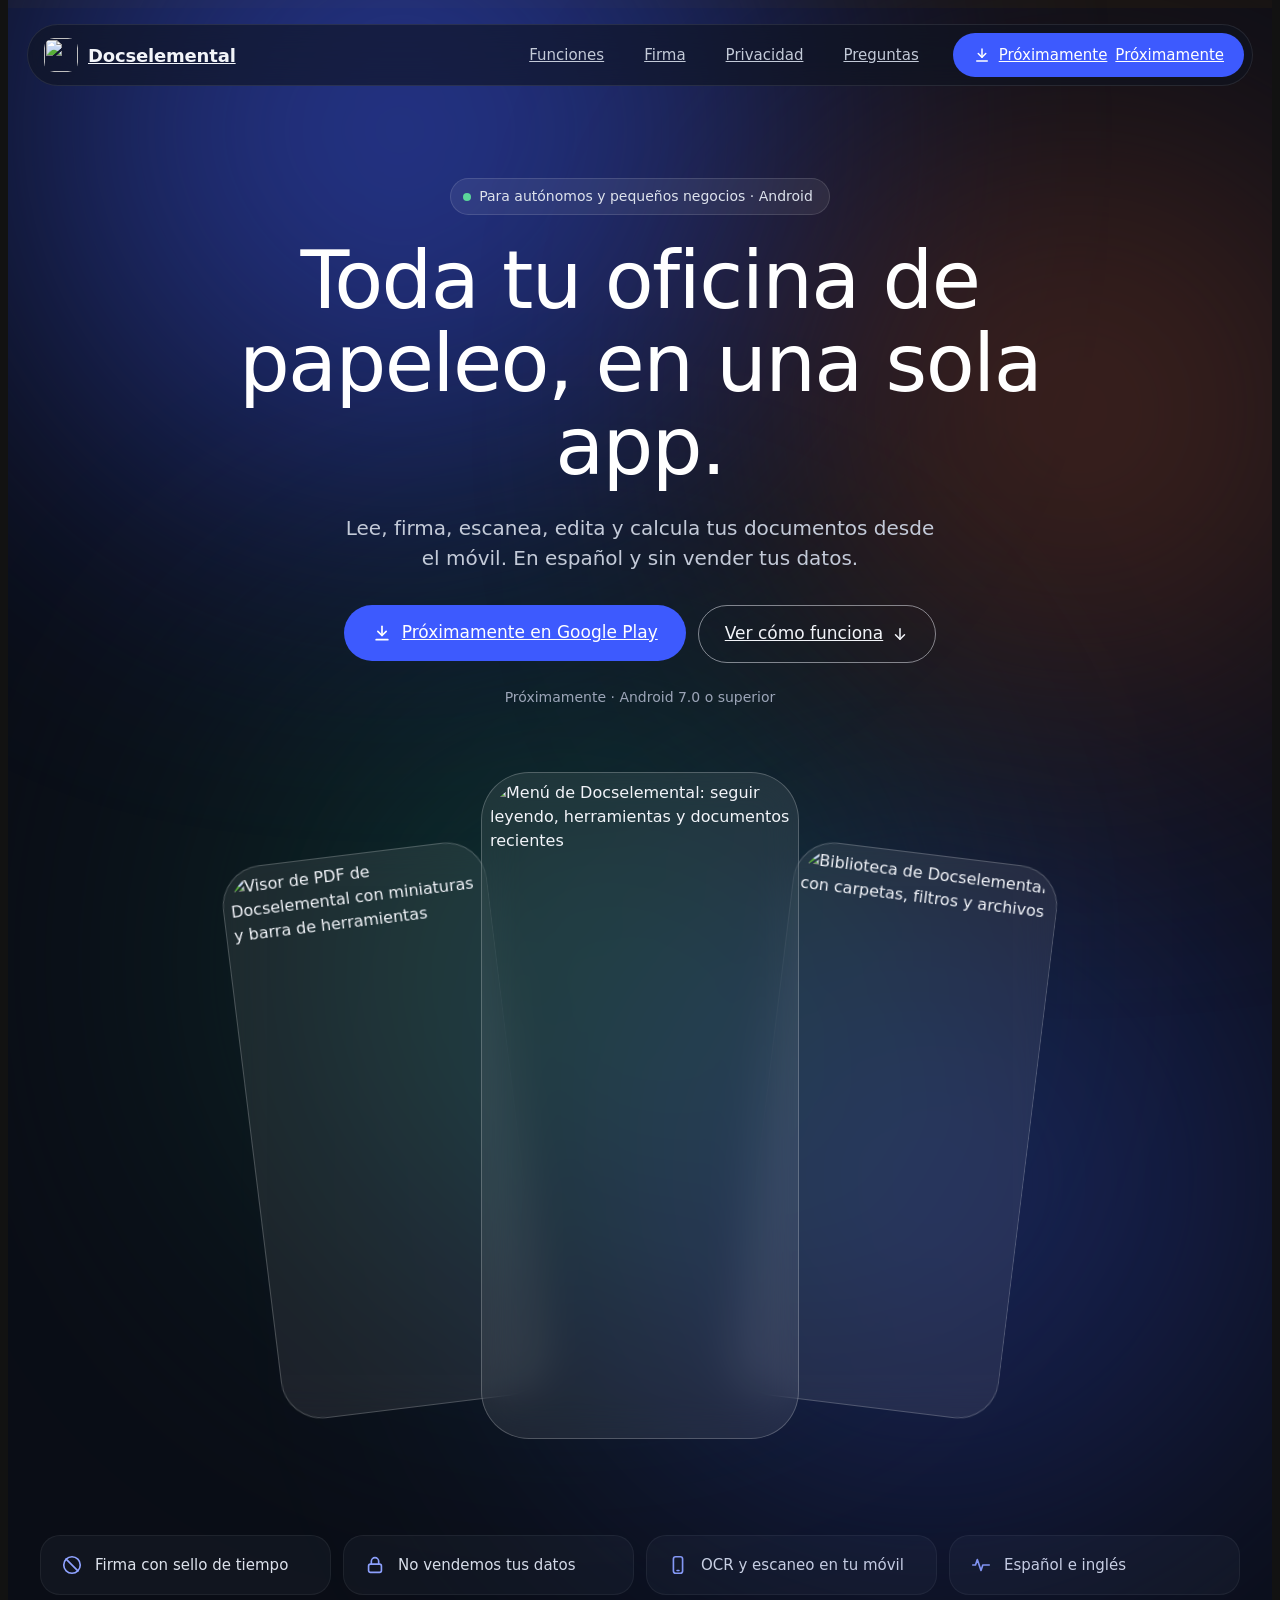
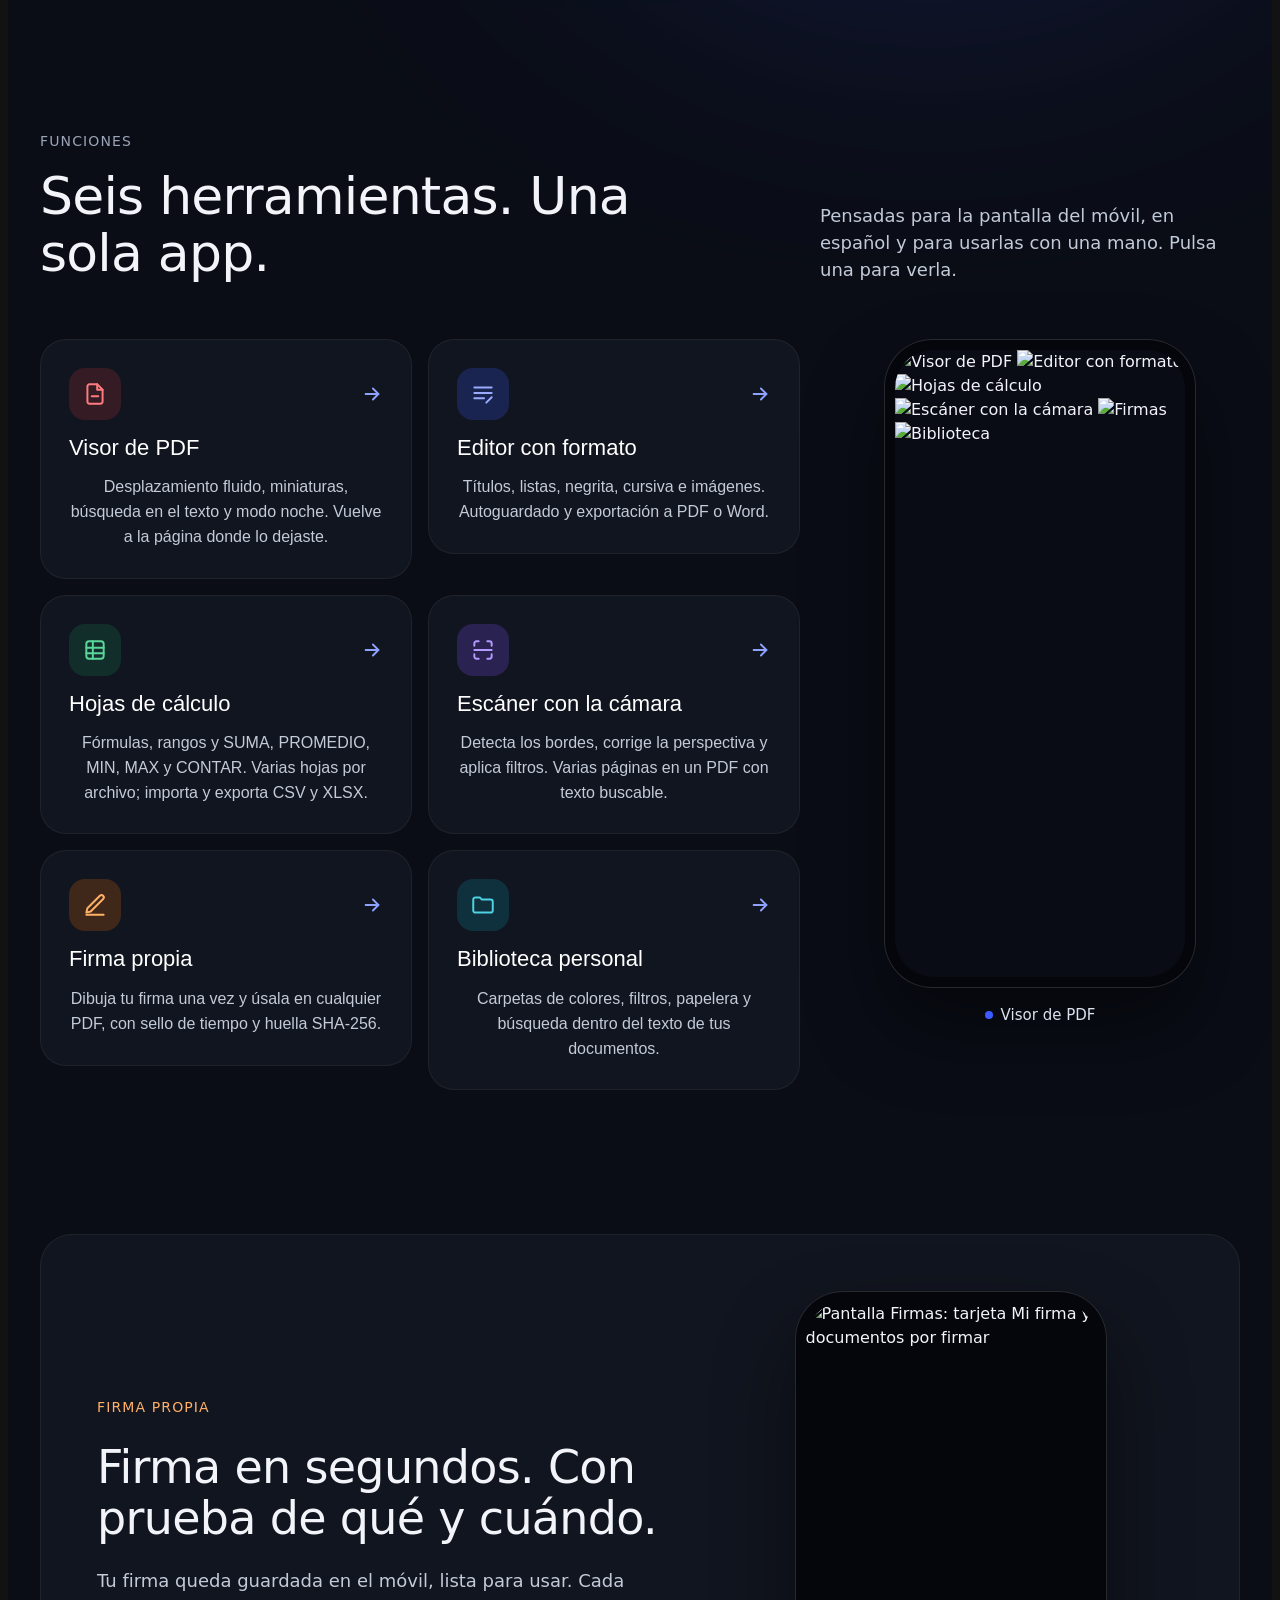
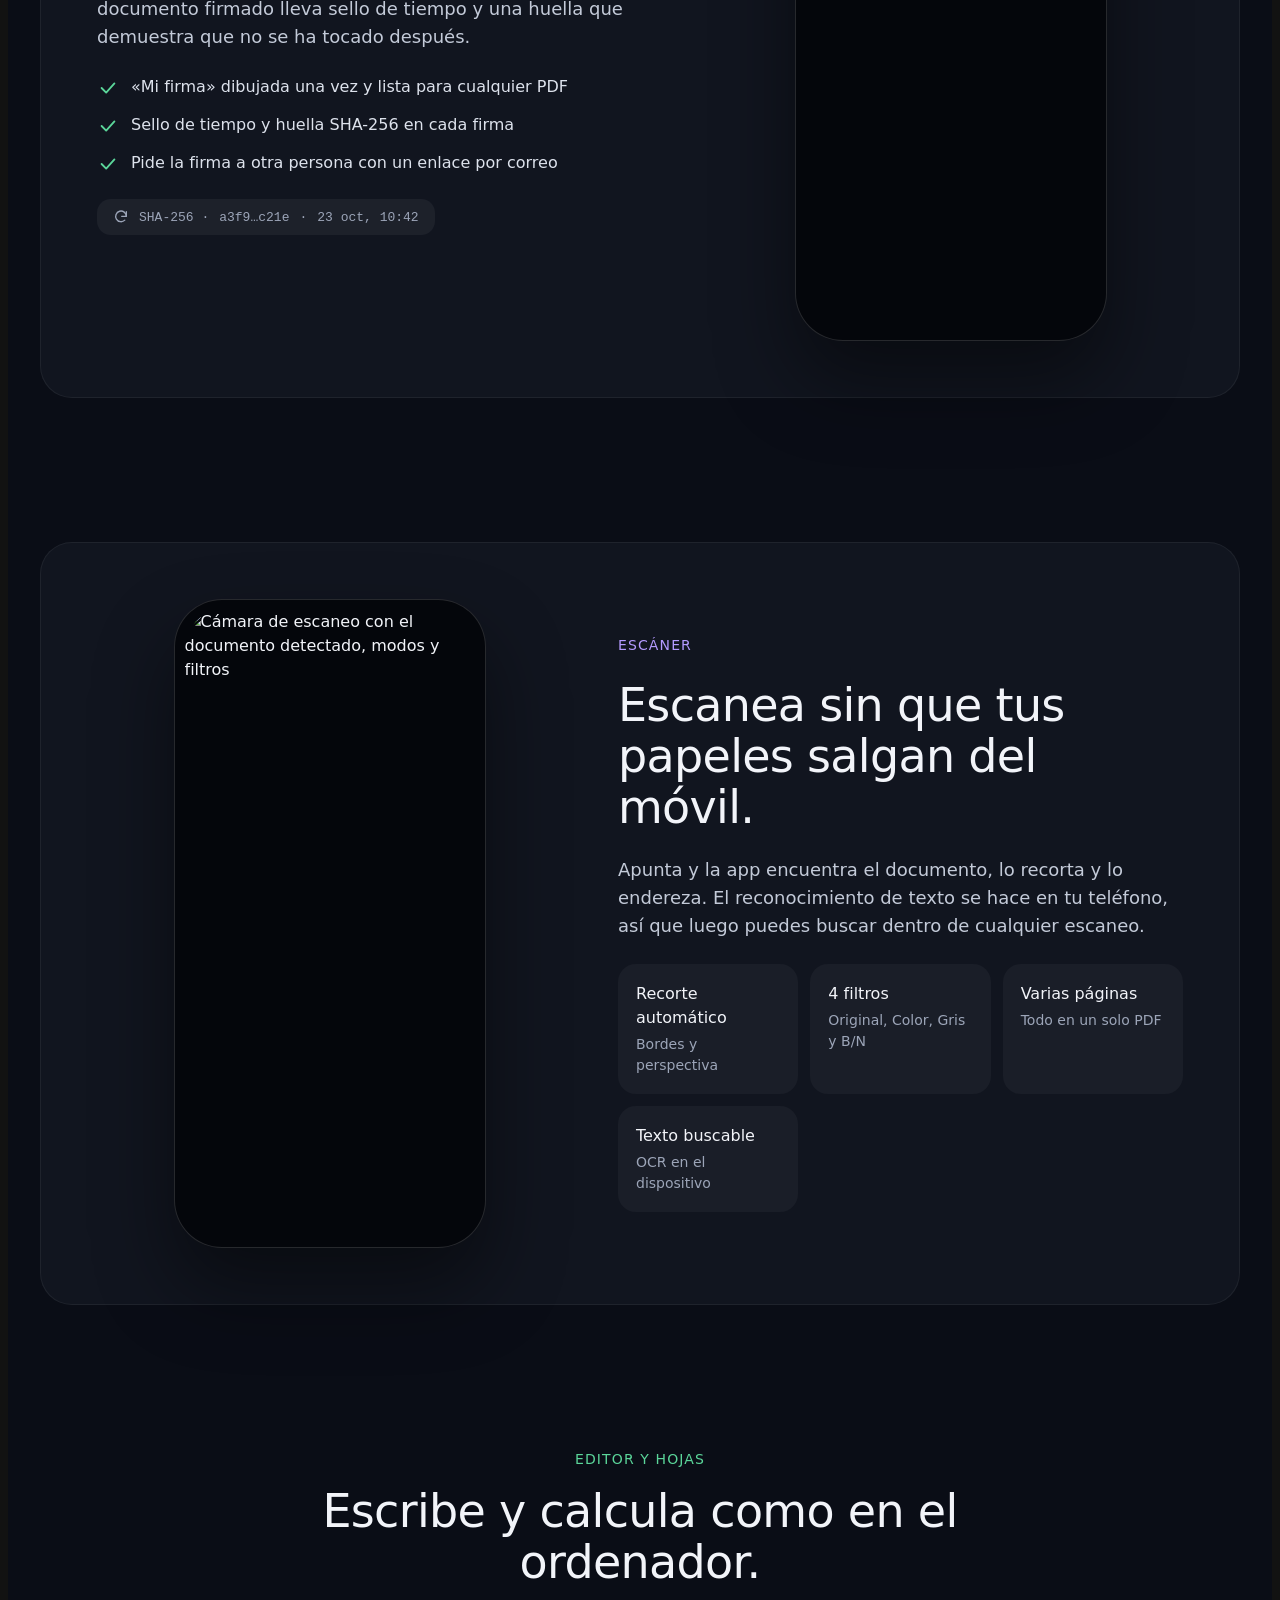
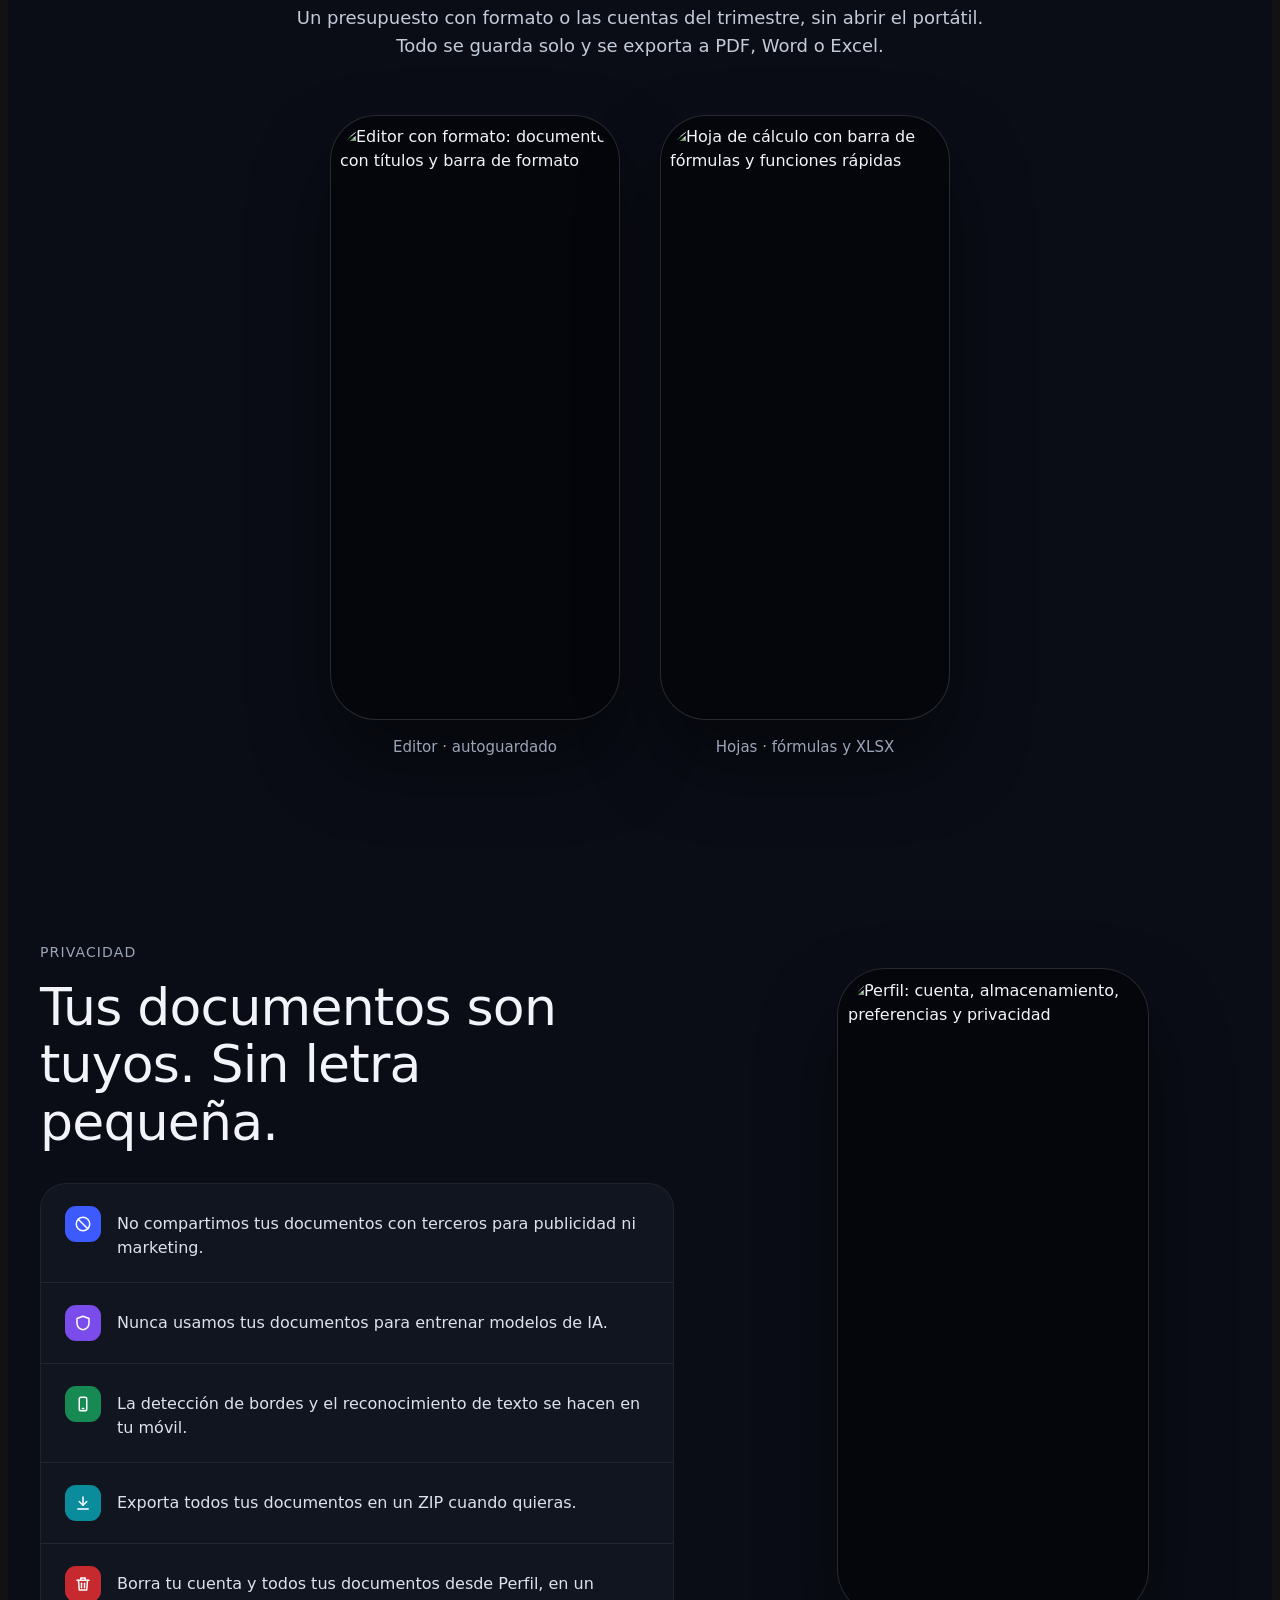
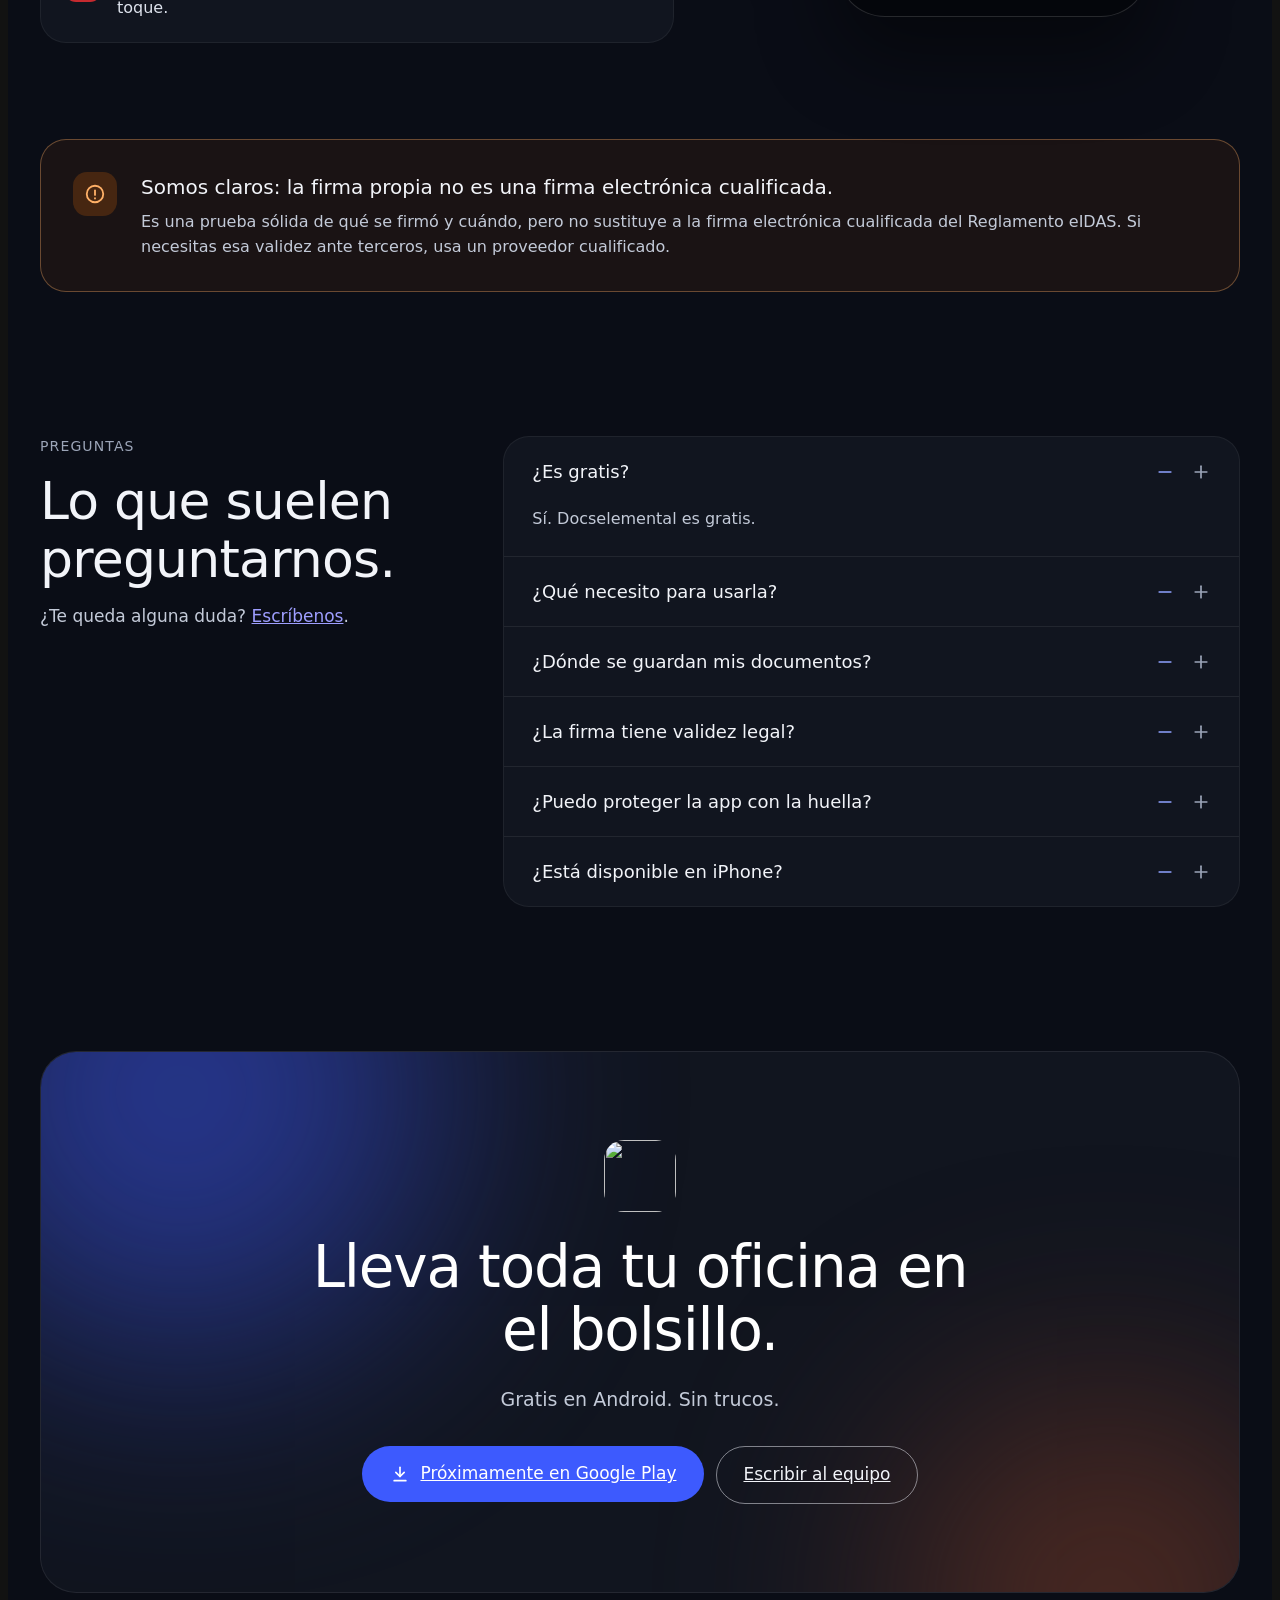
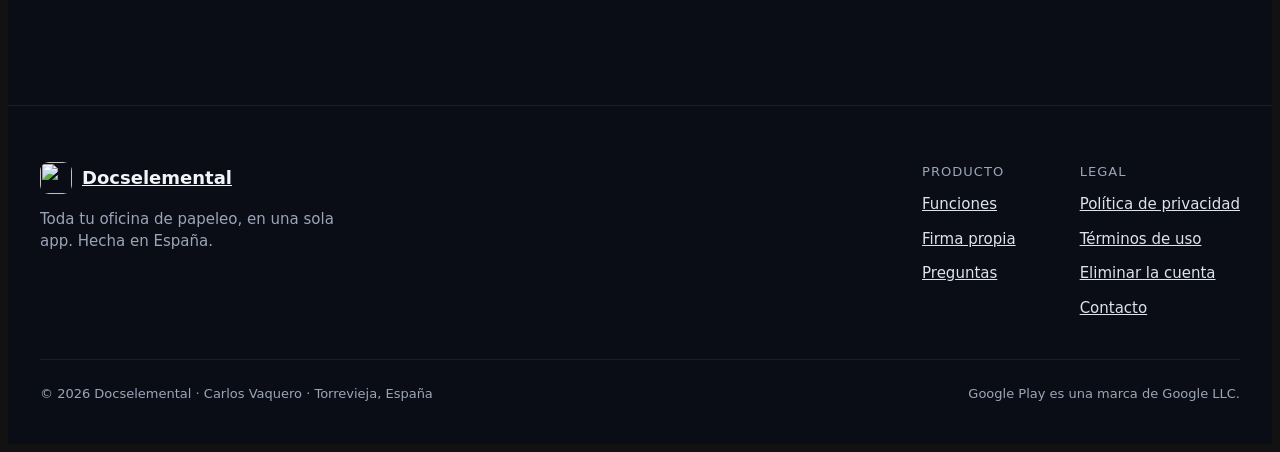
==== index.html @ 9c0d0203 "Botón de descarga a «Próximamente» y sin «sin publicidad» La app todavía no está publicada en Google" ====
<!DOCTYPE html><html lang="es"> <head><meta charset="utf-8"><meta name="viewport" content="width=device-width, initial-scale=1"><meta name="color-scheme" content="dark"><title>Docselemental · Toda tu oficina de papeleo, en una sola app</title><meta name="description" content="Lee PDF, firma, escanea, edita y calcula desde el móvil. Para autónomos y pequeños negocios. En español y sin vender tus datos."><link rel="canonical" href="https://docselemental.com/"><!-- Open Graph / social --><meta property="og:title" content="Docselemental · Toda tu oficina de papeleo, en una sola app"><meta property="og:description" content="Lee PDF, firma, escanea, edita y calcula desde el móvil. Para autónomos y pequeños negocios. En español y sin vender tus datos."><meta property="og:type" content="website"><meta property="og:url" content="https://docselemental.com/"><meta property="og:locale" content="es_ES"><meta property="og:image" content="https://docselemental.com/og.png"><meta name="twitter:card" content="summary_large_image"><!-- Icon oficial de la app --><link rel="icon" type="image/png" href="/logo.png"><link rel="apple-touch-icon" href="/logo.png"><meta name="theme-color" content="#0A0D16"><!-- Satoshi servida desde el propio sitio (sin peticiones a terceros) --><link rel="preload" href="/fonts/Satoshi-Regular.woff2" as="font" type="font/woff2" crossorigin><link rel="preload" href="/fonts/Satoshi-Medium.woff2" as="font" type="font/woff2" crossorigin><link rel="stylesheet" href="/_astro/index.pDy9SOia.css"></head> <body>  <div class="dsroot" style="min-height: 100vh; background: #0A0D16; color: #F2F4F9; font-family: Satoshi, ui-sans-serif, system-ui, sans-serif; font-size: 16px; line-height: 1.5; overflow-x: clip;"> <div class="halo" aria-hidden="true"></div> <div class="progress" aria-hidden="true" style="background: #3D5AFE;"></div> <!-- NAV --> <header style="position: sticky; top: 0; z-index: 20; padding: 16px 16px 0;"> <nav aria-label="Principal" style="max-width: 1200px; margin: 0 auto; display: flex; align-items: center; gap: 8px; padding: 8px 8px 8px 16px; border-radius: 40px; background: rgba(16,20,33,0.62); border: 1px solid rgba(255,255,255,0.09); backdrop-filter: blur(24px); -webkit-backdrop-filter: blur(24px);"> <a class="brand" href="#inicio" aria-label="Docselemental, inicio" style="display: flex; align-items: center; gap: 10px; color: #F2F4F9; font-weight: 700; font-size: 18px; letter-spacing: -0.01em; flex-grow: 1; min-width: 0; white-space: nowrap;"> <img src="/logo.png" alt="" style="width: 34px; height: 34px; border-radius: 10px; display: block; flex-shrink: 0;"> <span class="brandname">Docselemental</span> </a> <div class="navlinks" style="display: flex; gap: 4px; align-items: center;"> <a class="navlink" href="#funciones" style="padding: 10px 18px; border-radius: 40px; color: #C3CAD8; font-size: 15px;">Funciones</a> <a class="navlink" href="#firma" style="padding: 10px 18px; border-radius: 40px; color: #C3CAD8; font-size: 15px;">Firma</a> <a class="navlink" href="#privacidad" style="padding: 10px 18px; border-radius: 40px; color: #C3CAD8; font-size: 15px;">Privacidad</a> <a class="navlink" href="#preguntas" style="padding: 10px 18px; border-radius: 40px; color: #C3CAD8; font-size: 15px;">Preguntas</a> </div> <a class="cta navcta" href="#descargar" style="display: inline-flex; align-items: center; justify-content: center; gap: 8px; height: 44px; padding: 0 20px; border-radius: 32px; background: #3D5AFE; color: #FFFFFF; font-size: 15px; font-weight: 500; line-height: 1; margin-left: 8px; box-sizing: border-box;"> <svg width="18" height="18" viewBox="0 0 24 24" fill="none" stroke="currentColor" stroke-width="2" stroke-linecap="round" stroke-linejoin="round" aria-hidden="true" style="flex-shrink: 0;"><path d="M12 4v11"></path><path d="m7 10 5 5 5-5"></path><path d="M5 20h14"></path></svg> <span class="lg">Próximamente</span> <span class="sm">Próximamente</span> </a> </nav> </header> <!-- HERO --> <section id="inicio" style="position: relative; margin-top: -76px; padding: 168px 24px 24px;"> <div aria-hidden="true" style="position: absolute; inset: 0; pointer-events: none;"> <div class="blob" style="position: absolute; width: 700px; height: 700px; left: 50%; top: 820px; margin-left: -60px; border-radius: 50%; background: #2C3FA8; filter: blur(150px); opacity: 0.45; transform: translate(calc(var(--px, 0) * -30px), calc(var(--py, 0) * 20px));"></div> <div class="blob" style="position: absolute; width: 760px; height: 760px; left: 50%; top: -260px; margin-left: -620px; border-radius: 50%; background: #2C3FA8; filter: blur(140px); opacity: 0.75; transform: translate(calc(var(--px, 0) * 40px), calc(var(--py, 0) * 30px));"></div> <div class="blob" style="position: absolute; width: 560px; height: 560px; left: 50%; top: 120px; margin-left: 160px; border-radius: 50%; background: #6B3424; filter: blur(140px); opacity: 0.6; transform: translate(calc(var(--px, 0) * -50px), calc(var(--py, 0) * -30px));"></div> <div class="blob" style="position: absolute; width: 620px; height: 620px; left: 50%; top: 640px; margin-left: -380px; border-radius: 50%; background: #14604F; filter: blur(150px); opacity: 0.45; transform: translate(calc(var(--px, 0) * 30px), calc(var(--py, 0) * -40px));"></div> </div> <div class="stg" style="position: relative; max-width: 820px; margin: 0 auto; text-align: center; display: flex; flex-direction: column; align-items: center; gap: 24px;"> <div class="rv" style="display: inline-flex; align-items: center; gap: 8px; padding: 7px 16px 7px 12px; border-radius: 40px; background: rgba(255,255,255,0.07); border: 1px solid rgba(255,255,255,0.12); font-size: 14px; color: #DDE2EC;"> <span style="width: 8px; height: 8px; border-radius: 50%; background: #5BD69A;"></span>
Para autónomos y pequeños negocios · Android
</div> <h1 class="rv" style="margin: 0; font-size: clamp(44px, 6.4vw, 80px); line-height: 1.04; font-weight: 500; letter-spacing: -0.02em; color: #FFFFFF;">Toda tu oficina de papeleo, en una sola app.</h1> <p class="rv" style="margin: 0; max-width: 600px; font-size: clamp(17px, 1.6vw, 20px); line-height: 1.5; color: #C3CAD8;">Lee, firma, escanea, edita y calcula tus documentos desde el móvil. En español y sin vender tus datos.</p> <div class="rv" style="display: flex; flex-wrap: wrap; justify-content: center; gap: 12px; padding-top: 8px;"> <a class="cta" href="#descargar" style="display: inline-flex; align-items: center; gap: 10px; height: 56px; padding: 0 28px; border-radius: 32px; background: #3D5AFE; color: #FFFFFF; font-size: 17px; font-weight: 500;"> <svg width="20" height="20" viewBox="0 0 24 24" fill="none" stroke="currentColor" stroke-width="2" stroke-linecap="round" stroke-linejoin="round" aria-hidden="true"><path d="M12 4v11"></path><path d="m7 10 5 5 5-5"></path><path d="M5 20h14"></path></svg>
Próximamente en Google Play
</a> <a class="ghost" href="#funciones" style="display: inline-flex; align-items: center; gap: 8px; height: 56px; padding: 0 26px; border-radius: 32px; border: 1px solid rgba(237,240,247,0.5); color: #F2F4F9; font-size: 17px;">
Ver cómo funciona
<svg width="18" height="18" viewBox="0 0 24 24" fill="none" stroke="currentColor" stroke-width="2" stroke-linecap="round" stroke-linejoin="round" aria-hidden="true"><path d="M12 5v14"></path><path d="m6 13 6 6 6-6"></path></svg> </a> </div> <p class="rv" style="margin: 0; font-size: 14px; color: #9CA5B8;">Próximamente · Android 7.0 o superior</p> </div> <div class="heroPhones" style="position: relative; display: flex; justify-content: center; align-items: flex-start; padding-top: 64px; max-width: 1000px; margin: 0 auto;"> <div class="sidephone hp rv" style="--d: 420ms; width: 250px; padding: 7px; border-radius: 41px; background: rgba(255,255,255,0.07); border: 1px solid rgba(255,255,255,0.2); backdrop-filter: blur(20px); -webkit-backdrop-filter: blur(20px); transform: translate(calc(var(--px, 0) * -18px - var(--sy, 0) * 0.06px), calc(80px + var(--py, 0) * -12px - var(--sy, 0) * 0.14px)) rotate(calc(-7deg + var(--px, 0) * 2deg - var(--sy, 0) * 0.006deg)); margin-right: -36px; flex-shrink: 0;"> <img src="/screens/06-visor-pdf-oscuro.webp" alt="Visor de PDF de Docselemental con miniaturas y barra de herramientas" style="display: block; width: 100%; aspect-ratio: 390 / 844; border-radius: 34px; object-fit: cover;"> </div> <div class="hp rv s" style="--d: 260ms; position: relative; z-index: 2; width: 300px; max-width: 82vw; padding: 8px; border-radius: 48px; background: rgba(255,255,255,0.08); border: 1px solid rgba(255,255,255,0.22); backdrop-filter: blur(20px); -webkit-backdrop-filter: blur(20px); flex-shrink: 0; transform: translate(calc(var(--px, 0) * 12px), calc(var(--py, 0) * 10px - var(--sy, 0) * 0.05px)) rotate(calc(var(--px, 0) * 1.5deg));"> <img src="/screens/01-menu-oscuro.webp" alt="Menú de Docselemental: seguir leyendo, herramientas y documentos recientes" style="display: block; width: 100%; aspect-ratio: 390 / 844; border-radius: 40px; object-fit: cover;"> </div> <div class="sidephone hp rv" style="--d: 520ms; width: 250px; padding: 7px; border-radius: 41px; background: rgba(255,255,255,0.07); border: 1px solid rgba(255,255,255,0.2); backdrop-filter: blur(20px); -webkit-backdrop-filter: blur(20px); transform: translate(calc(var(--px, 0) * -18px + var(--sy, 0) * 0.06px), calc(80px + var(--py, 0) * -12px - var(--sy, 0) * 0.14px)) rotate(calc(7deg + var(--px, 0) * 2deg + var(--sy, 0) * 0.006deg)); margin-left: -36px; flex-shrink: 0;"> <img src="/screens/02-biblioteca-oscuro.webp" alt="Biblioteca de Docselemental con carpetas, filtros y archivos" style="display: block; width: 100%; aspect-ratio: 390 / 844; border-radius: 34px; object-fit: cover;"> </div> </div> </section> <!-- STRIP --> <section aria-label="Lo esencial" style="padding: 72px 24px 24px;"> <div class="stg" style="max-width: 1200px; margin: 0 auto; display: grid; grid-template-columns: repeat(auto-fit, minmax(220px, 1fr)); gap: 12px;"> <div class="chip rv" style="display: flex; align-items: center; gap: 12px; padding: 18px 20px; border-radius: 20px; background: #11151F; border: 1px solid rgba(255,255,255,0.06);"> <svg width="22" height="22" viewBox="0 0 24 24" fill="none" stroke="#8FA2FF" stroke-width="1.8" stroke-linecap="round" stroke-linejoin="round" aria-hidden="true"><circle cx="12" cy="12" r="9"></circle><path d="m5.6 5.6 12.8 12.8"></path></svg> <span style="font-size: 15px; color: #DDE2EC;">Firma con sello de tiempo</span> </div> <div class="chip rv" style="display: flex; align-items: center; gap: 12px; padding: 18px 20px; border-radius: 20px; background: #11151F; border: 1px solid rgba(255,255,255,0.06);"> <svg width="22" height="22" viewBox="0 0 24 24" fill="none" stroke="#8FA2FF" stroke-width="1.8" stroke-linecap="round" stroke-linejoin="round" aria-hidden="true"><rect x="5" y="11" width="14" height="9" rx="2"></rect><path d="M8 11V8a4 4 0 0 1 8 0v3"></path></svg> <span style="font-size: 15px; color: #DDE2EC;">No vendemos tus datos</span> </div> <div class="chip rv" style="display: flex; align-items: center; gap: 12px; padding: 18px 20px; border-radius: 20px; background: #11151F; border: 1px solid rgba(255,255,255,0.06);"> <svg width="22" height="22" viewBox="0 0 24 24" fill="none" stroke="#8FA2FF" stroke-width="1.8" stroke-linecap="round" stroke-linejoin="round" aria-hidden="true"><rect x="7" y="3" width="10" height="18" rx="2.5"></rect><path d="M11 18h2"></path></svg> <span style="font-size: 15px; color: #DDE2EC;">OCR y escaneo en tu móvil</span> </div> <div class="chip rv" style="display: flex; align-items: center; gap: 12px; padding: 18px 20px; border-radius: 20px; background: #11151F; border: 1px solid rgba(255,255,255,0.06);"> <svg width="22" height="22" viewBox="0 0 24 24" fill="none" stroke="#8FA2FF" stroke-width="1.8" stroke-linecap="round" stroke-linejoin="round" aria-hidden="true"><path d="M3 12h3l2-6 4 12 2-6h7"></path></svg> <span style="font-size: 15px; color: #DDE2EC;">Español e inglés</span> </div> </div> </section> <!-- FUNCIONES (interactiva) --> <section id="funciones" style="padding: 112px 24px 72px;"> <div style="max-width: 1200px; margin: 0 auto; display: flex; flex-direction: column; gap: 56px;"> <div style="display: flex; flex-wrap: wrap; align-items: flex-end; justify-content: space-between; gap: 24px;"> <div style="max-width: 640px; display: flex; flex-direction: column; gap: 16px;"> <p class="rv" style="margin: 0; font-size: 14px; letter-spacing: 0.08em; text-transform: uppercase; color: #9CA5B8; font-weight: 500;">Funciones</p> <h2 class="rv" style="margin: 0; font-size: clamp(34px, 4.2vw, 52px); line-height: 1.1; font-weight: 500; letter-spacing: -0.015em;">Seis herramientas. Una sola app.</h2> </div> <p class="rv" style="margin: 0; max-width: 420px; font-size: 18px; line-height: 1.5; color: #C3CAD8;">Pensadas para la pantalla del móvil, en español y para usarlas con una mano. Pulsa una para verla.</p> </div> <div style="display: flex; flex-wrap: wrap; gap: 40px; align-items: flex-start;"> <div class="stg" style="flex: 2 1 560px; min-width: 0; display: grid; grid-template-columns: repeat(auto-fit, minmax(260px, 1fr)); gap: 16px;"> <div class="rv tw"><button type="button" class="tool spot sel" aria-pressed="true" data-tool="0" style="display: flex; flex-direction: column; gap: 14px; padding: 28px; border-radius: 26px; background: #11151F; border: 1px solid rgba(255,255,255,0.06);"> <span style="display: flex; align-items: center; justify-content: space-between; width: 100%;"> <span class="ico" style="width: 52px; height: 52px; border-radius: 16px; background: rgba(217,58,64,0.18); display: flex; align-items: center; justify-content: center;"><svg width="26" height="26" viewBox="0 0 24 24" fill="none" stroke="#FF7B7F" stroke-width="1.8" stroke-linecap="round" stroke-linejoin="round" aria-hidden="true"><path d="M14 3H7a2 2 0 0 0-2 2v14a2 2 0 0 0 2 2h10a2 2 0 0 0 2-2V8z"></path><path d="M14 3v5h5"></path><path d="M9 14h6"></path></svg></span> <svg class="go" width="22" height="22" viewBox="0 0 24 24" fill="none" stroke="#8FA2FF" stroke-width="2" stroke-linecap="round" stroke-linejoin="round" aria-hidden="true"><path d="M5 12h14"></path><path d="m13 6 6 6-6 6"></path></svg> </span> <span style="font-size: 22px; line-height: 1.25; font-weight: 500;">Visor de PDF</span> <span style="font-size: 16px; line-height: 1.55; color: #C3CAD8;">Desplazamiento fluido, miniaturas, búsqueda en el texto y modo noche. Vuelve a la página donde lo dejaste.</span> </button></div> <div class="rv tw"><button type="button" class="tool spot" aria-pressed="false" data-tool="1" style="display: flex; flex-direction: column; gap: 14px; padding: 28px; border-radius: 26px; background: #11151F; border: 1px solid rgba(255,255,255,0.06);"> <span style="display: flex; align-items: center; justify-content: space-between; width: 100%;"> <span class="ico" style="width: 52px; height: 52px; border-radius: 16px; background: rgba(61,90,254,0.22); display: flex; align-items: center; justify-content: center;"><svg width="26" height="26" viewBox="0 0 24 24" fill="none" stroke="#9AABFF" stroke-width="1.8" stroke-linecap="round" stroke-linejoin="round" aria-hidden="true"><path d="M4 6h16"></path><path d="M4 11h16"></path><path d="M4 16h9"></path><path d="m15 20 5-5"></path></svg></span> <svg class="go" width="22" height="22" viewBox="0 0 24 24" fill="none" stroke="#8FA2FF" stroke-width="2" stroke-linecap="round" stroke-linejoin="round" aria-hidden="true"><path d="M5 12h14"></path><path d="m13 6 6 6-6 6"></path></svg> </span> <span style="font-size: 22px; line-height: 1.25; font-weight: 500;">Editor con formato</span> <span style="font-size: 16px; line-height: 1.55; color: #C3CAD8;">Títulos, listas, negrita, cursiva e imágenes. Autoguardado y exportación a PDF o Word.</span> </button></div> <div class="rv tw"><button type="button" class="tool spot" aria-pressed="false" data-tool="2" style="display: flex; flex-direction: column; gap: 14px; padding: 28px; border-radius: 26px; background: #11151F; border: 1px solid rgba(255,255,255,0.06);"> <span style="display: flex; align-items: center; justify-content: space-between; width: 100%;"> <span class="ico" style="width: 52px; height: 52px; border-radius: 16px; background: rgba(23,138,83,0.22); display: flex; align-items: center; justify-content: center;"><svg width="26" height="26" viewBox="0 0 24 24" fill="none" stroke="#5BD69A" stroke-width="1.8" stroke-linecap="round" stroke-linejoin="round" aria-hidden="true"><rect x="4" y="4" width="16" height="16" rx="2.5"></rect><path d="M4 10h16"></path><path d="M4 15h16"></path><path d="M10 4v16"></path></svg></span> <svg class="go" width="22" height="22" viewBox="0 0 24 24" fill="none" stroke="#8FA2FF" stroke-width="2" stroke-linecap="round" stroke-linejoin="round" aria-hidden="true"><path d="M5 12h14"></path><path d="m13 6 6 6-6 6"></path></svg> </span> <span style="font-size: 22px; line-height: 1.25; font-weight: 500;">Hojas de cálculo</span> <span style="font-size: 16px; line-height: 1.55; color: #C3CAD8;">Fórmulas, rangos y SUMA, PROMEDIO, MIN, MAX y CONTAR. Varias hojas por archivo; importa y exporta CSV y XLSX.</span> </button></div> <div class="rv tw"><button type="button" class="tool spot" aria-pressed="false" data-tool="3" style="display: flex; flex-direction: column; gap: 14px; padding: 28px; border-radius: 26px; background: #11151F; border: 1px solid rgba(255,255,255,0.06);"> <span style="display: flex; align-items: center; justify-content: space-between; width: 100%;"> <span class="ico" style="width: 52px; height: 52px; border-radius: 16px; background: rgba(122,76,235,0.24); display: flex; align-items: center; justify-content: center;"><svg width="26" height="26" viewBox="0 0 24 24" fill="none" stroke="#B49BFF" stroke-width="1.8" stroke-linecap="round" stroke-linejoin="round" aria-hidden="true"><path d="M4 8V6a2 2 0 0 1 2-2h2"></path><path d="M16 4h2a2 2 0 0 1 2 2v2"></path><path d="M20 16v2a2 2 0 0 1-2 2h-2"></path><path d="M8 20H6a2 2 0 0 1-2-2v-2"></path><path d="M4 12h16"></path></svg></span> <svg class="go" width="22" height="22" viewBox="0 0 24 24" fill="none" stroke="#8FA2FF" stroke-width="2" stroke-linecap="round" stroke-linejoin="round" aria-hidden="true"><path d="M5 12h14"></path><path d="m13 6 6 6-6 6"></path></svg> </span> <span style="font-size: 22px; line-height: 1.25; font-weight: 500;">Escáner con la cámara</span> <span style="font-size: 16px; line-height: 1.55; color: #C3CAD8;">Detecta los bordes, corrige la perspectiva y aplica filtros. Varias páginas en un PDF con texto buscable.</span> </button></div> <div class="rv tw"><button type="button" class="tool spot" aria-pressed="false" data-tool="4" style="display: flex; flex-direction: column; gap: 14px; padding: 28px; border-radius: 26px; background: #11151F; border: 1px solid rgba(255,255,255,0.06);"> <span style="display: flex; align-items: center; justify-content: space-between; width: 100%;"> <span class="ico" style="width: 52px; height: 52px; border-radius: 16px; background: rgba(210,101,10,0.24); display: flex; align-items: center; justify-content: center;"><svg width="26" height="26" viewBox="0 0 24 24" fill="none" stroke="#FFB067" stroke-width="1.8" stroke-linecap="round" stroke-linejoin="round" aria-hidden="true"><path d="M16.5 3.5a2.1 2.1 0 0 1 3 3L8 18l-4 1 1-4z"></path><path d="M4 21h16"></path></svg></span> <svg class="go" width="22" height="22" viewBox="0 0 24 24" fill="none" stroke="#8FA2FF" stroke-width="2" stroke-linecap="round" stroke-linejoin="round" aria-hidden="true"><path d="M5 12h14"></path><path d="m13 6 6 6-6 6"></path></svg> </span> <span style="font-size: 22px; line-height: 1.25; font-weight: 500;">Firma propia</span> <span style="font-size: 16px; line-height: 1.55; color: #C3CAD8;">Dibuja tu firma una vez y úsala en cualquier PDF, con sello de tiempo y huella SHA-256.</span> </button></div> <div class="rv tw"><button type="button" class="tool spot" aria-pressed="false" data-tool="5" style="display: flex; flex-direction: column; gap: 14px; padding: 28px; border-radius: 26px; background: #11151F; border: 1px solid rgba(255,255,255,0.06);"> <span style="display: flex; align-items: center; justify-content: space-between; width: 100%;"> <span class="ico" style="width: 52px; height: 52px; border-radius: 16px; background: rgba(11,140,156,0.24); display: flex; align-items: center; justify-content: center;"><svg width="26" height="26" viewBox="0 0 24 24" fill="none" stroke="#4FD3E3" stroke-width="1.8" stroke-linecap="round" stroke-linejoin="round" aria-hidden="true"><path d="M3 7a2 2 0 0 1 2-2h4l2 2h8a2 2 0 0 1 2 2v8a2 2 0 0 1-2 2H5a2 2 0 0 1-2-2z"></path></svg></span> <svg class="go" width="22" height="22" viewBox="0 0 24 24" fill="none" stroke="#8FA2FF" stroke-width="2" stroke-linecap="round" stroke-linejoin="round" aria-hidden="true"><path d="M5 12h14"></path><path d="m13 6 6 6-6 6"></path></svg> </span> <span style="font-size: 22px; line-height: 1.25; font-weight: 500;">Biblioteca personal</span> <span style="font-size: 16px; line-height: 1.55; color: #C3CAD8;">Carpetas de colores, filtros, papelera y búsqueda dentro del texto de tus documentos.</span> </button></div> </div> <div class="rv r toolphone" style="--d: 200ms; flex: 1 1 300px; position: sticky; top: 104px; display: flex; flex-direction: column; align-items: center; gap: 16px;"> <div class="phone rv s" style="--d: 150ms; width: 290px; padding: 10px; border-radius: 48px; background: #04060B; border: 1px solid rgba(255,255,255,0.14); box-shadow: 0 40px 80px rgba(0,0,0,0.45);"> <div style="position: relative; width: 100%; aspect-ratio: 390 / 844; border-radius: 38px; overflow: hidden; background: #090C14;"> <img class="shot on" src="/screens/06-visor-pdf-oscuro.webp" alt="Visor de PDF"> <img class="shot" src="/screens/07-editor-oscuro.webp" alt="Editor con formato"> <img class="shot" src="/screens/08-hojas-oscuro.webp" alt="Hojas de cálculo"> <img class="shot" src="/screens/03-escanear.webp" alt="Escáner con la cámara"> <img class="shot" src="/screens/04-firmas-oscuro.webp" alt="Firmas"> <img class="shot" src="/screens/02-biblioteca-oscuro.webp" alt="Biblioteca"> </div> </div> <div style="display: flex; align-items: center; gap: 8px;" aria-live="polite"> <span style="width: 8px; height: 8px; border-radius: 50%; background: #3D5AFE;"></span> <span id="toolName" style="font-size: 15px; color: #DDE2EC;">Visor de PDF</span> </div> </div> </div> </div> </section> <!-- FIRMA --> <section id="firma" style="padding: 72px 24px;"> <div class="spot rv split" style="max-width: 1200px; margin: 0 auto; display: flex; flex-wrap: wrap; align-items: center; gap: 56px; padding: 56px; border-radius: 32px; background: #11151F; border: 1px solid rgba(255,255,255,0.06); box-sizing: border-box;"> <div style="flex: 1 1 420px; min-width: 0; display: flex; flex-direction: column; gap: 24px;"> <p class="rv" style="margin: 0; font-size: 14px; letter-spacing: 0.08em; text-transform: uppercase; color: #FFB067; font-weight: 500;">Firma propia</p> <h2 class="rv" style="margin: 0; font-size: clamp(32px, 3.6vw, 46px); line-height: 1.1; font-weight: 500; letter-spacing: -0.015em;">Firma en segundos. Con prueba de qué y cuándo.</h2> <p style="margin: 0; font-size: 18px; line-height: 1.55; color: #C3CAD8;">Tu firma queda guardada en el móvil, lista para usar. Cada documento firmado lleva sello de tiempo y una huella que demuestra que no se ha tocado después.</p> <div class="stg" style="display: flex; flex-direction: column; gap: 14px;"> <div class="feat rv" style="display: flex; gap: 12px; align-items: flex-start;"> <svg class="check" width="22" height="22" viewBox="0 0 24 24" fill="none" stroke="#5BD69A" stroke-width="2" stroke-linecap="round" stroke-linejoin="round" aria-hidden="true" style="flex-shrink: 0; margin-top: 2px;"><path d="m5 12 5 5 9-10"></path></svg> <span style="font-size: 16px; color: #DDE2EC;">«Mi firma» dibujada una vez y lista para cualquier PDF</span> </div> <div class="feat rv" style="display: flex; gap: 12px; align-items: flex-start;"> <svg class="check" width="22" height="22" viewBox="0 0 24 24" fill="none" stroke="#5BD69A" stroke-width="2" stroke-linecap="round" stroke-linejoin="round" aria-hidden="true" style="flex-shrink: 0; margin-top: 2px;"><path d="m5 12 5 5 9-10"></path></svg> <span style="font-size: 16px; color: #DDE2EC;">Sello de tiempo y huella SHA-256 en cada firma</span> </div> <div class="feat rv" style="display: flex; gap: 12px; align-items: flex-start;"> <svg class="check" width="22" height="22" viewBox="0 0 24 24" fill="none" stroke="#5BD69A" stroke-width="2" stroke-linecap="round" stroke-linejoin="round" aria-hidden="true" style="flex-shrink: 0; margin-top: 2px;"><path d="m5 12 5 5 9-10"></path></svg> <span style="font-size: 16px; color: #DDE2EC;">Pide la firma a otra persona con un enlace por correo</span> </div> </div> <button type="button" class="hash" id="hashBtn" aria-label="Generar otra huella de ejemplo" style="display: inline-flex; align-self: flex-start; align-items: center; gap: 10px; padding: 10px 16px; border-radius: 14px; border: 0; background: rgba(255,255,255,0.05); font-family: ui-monospace, SFMono-Regular, Menlo, monospace; font-size: 13px; color: #9CA5B8; cursor: pointer;"> <svg width="16" height="16" viewBox="0 0 24 24" fill="none" stroke="currentColor" stroke-width="2" stroke-linecap="round" stroke-linejoin="round" aria-hidden="true"><path d="M20 11a8 8 0 1 0-2.3 5.7"></path><path d="M20 4v7h-7"></path></svg>
SHA-256 · <span id="hashVal">a3f9…c21e</span> · <span id="hashDate">23 oct, 10:42</span> </button> </div> <div style="flex: 1 1 320px; display: flex; justify-content: center;"> <div class="phone rv s" style="--d: 150ms; width: 290px; padding: 10px; border-radius: 48px; background: #04060B; border: 1px solid rgba(255,255,255,0.14); box-shadow: 0 40px 80px rgba(0,0,0,0.45);"> <img src="/screens/04-firmas-oscuro.webp" alt="Pantalla Firmas: tarjeta Mi firma y documentos por firmar" style="display: block; width: 100%; aspect-ratio: 390 / 844; border-radius: 38px; object-fit: cover;"> </div> </div> </div> </section> <!-- ESCANER --> <section id="escaner" style="padding: 72px 24px;"> <div class="spot rv split" style="max-width: 1200px; margin: 0 auto; display: flex; flex-wrap: wrap-reverse; align-items: center; gap: 56px; padding: 56px; border-radius: 32px; background: #11151F; border: 1px solid rgba(255,255,255,0.06); box-sizing: border-box;"> <div style="flex: 1 1 320px; display: flex; justify-content: center;"> <div class="phone rv s" style="--d: 150ms; width: 290px; padding: 10px; border-radius: 48px; background: #04060B; border: 1px solid rgba(255,255,255,0.14); box-shadow: 0 40px 80px rgba(0,0,0,0.45);"> <img src="/screens/03-escanear.webp" alt="Cámara de escaneo con el documento detectado, modos y filtros" style="display: block; width: 100%; aspect-ratio: 390 / 844; border-radius: 38px; object-fit: cover;"> </div> </div> <div style="flex: 1 1 420px; min-width: 0; display: flex; flex-direction: column; gap: 24px;"> <p class="rv" style="margin: 0; font-size: 14px; letter-spacing: 0.08em; text-transform: uppercase; color: #B49BFF; font-weight: 500;">Escáner</p> <h2 class="rv" style="margin: 0; font-size: clamp(32px, 3.6vw, 46px); line-height: 1.1; font-weight: 500; letter-spacing: -0.015em;">Escanea sin que tus papeles salgan del móvil.</h2> <p style="margin: 0; font-size: 18px; line-height: 1.55; color: #C3CAD8;">Apunta y la app encuentra el documento, lo recorta y lo endereza. El reconocimiento de texto se hace en tu teléfono, así que luego puedes buscar dentro de cualquier escaneo.</p> <div class="stg" style="display: grid; grid-template-columns: repeat(auto-fit, minmax(160px, 1fr)); gap: 12px;"> <div class="mini rv" style="padding: 18px; border-radius: 18px; background: rgba(255,255,255,0.04); display: flex; flex-direction: column; gap: 4px;"> <span style="font-size: 16px; font-weight: 500;">Recorte automático</span> <span style="font-size: 14px; color: #9CA5B8;">Bordes y perspectiva</span> </div> <div class="mini rv" style="padding: 18px; border-radius: 18px; background: rgba(255,255,255,0.04); display: flex; flex-direction: column; gap: 4px;"> <span style="font-size: 16px; font-weight: 500;">4 filtros</span> <span style="font-size: 14px; color: #9CA5B8;">Original, Color, Gris y B/N</span> </div> <div class="mini rv" style="padding: 18px; border-radius: 18px; background: rgba(255,255,255,0.04); display: flex; flex-direction: column; gap: 4px;"> <span style="font-size: 16px; font-weight: 500;">Varias páginas</span> <span style="font-size: 14px; color: #9CA5B8;">Todo en un solo PDF</span> </div> <div class="mini rv" style="padding: 18px; border-radius: 18px; background: rgba(255,255,255,0.04); display: flex; flex-direction: column; gap: 4px;"> <span style="font-size: 16px; font-weight: 500;">Texto buscable</span> <span style="font-size: 14px; color: #9CA5B8;">OCR en el dispositivo</span> </div> </div> </div> </div> </section> <!-- EDITOR + HOJAS --> <section id="editar" style="padding: 72px 24px;"> <div style="max-width: 1200px; margin: 0 auto; display: flex; flex-direction: column; align-items: center; gap: 56px;"> <div style="max-width: 720px; text-align: center; display: flex; flex-direction: column; gap: 16px; align-items: center;"> <p class="rv" style="margin: 0; font-size: 14px; letter-spacing: 0.08em; text-transform: uppercase; color: #5BD69A; font-weight: 500;">Editor y hojas</p> <h2 class="rv" style="margin: 0; font-size: clamp(32px, 3.6vw, 46px); line-height: 1.1; font-weight: 500; letter-spacing: -0.015em;">Escribe y calcula como en el ordenador.</h2> <p style="margin: 0; font-size: 18px; line-height: 1.55; color: #C3CAD8;">Un presupuesto con formato o las cuentas del trimestre, sin abrir el portátil. Todo se guarda solo y se exporta a PDF, Word o Excel.</p> </div> <div class="stg" style="display: flex; flex-wrap: wrap; justify-content: center; gap: 40px;"> <figure class="rv s" style="margin: 0; display: flex; flex-direction: column; align-items: center; gap: 16px;"> <div class="phone" style="width: 270px; padding: 9px; border-radius: 46px; background: #04060B; border: 1px solid rgba(255,255,255,0.14); box-shadow: 0 40px 80px rgba(0,0,0,0.45);"> <img src="/screens/07-editor-oscuro.webp" alt="Editor con formato: documento con títulos y barra de formato" style="display: block; width: 100%; aspect-ratio: 390 / 844; border-radius: 37px; object-fit: cover;"> </div> <figcaption style="font-size: 15px; color: #9CA5B8;">Editor · autoguardado</figcaption> </figure> <figure class="rv s" style="margin: 0; display: flex; flex-direction: column; align-items: center; gap: 16px;"> <div class="phone" style="width: 270px; padding: 9px; border-radius: 46px; background: #04060B; border: 1px solid rgba(255,255,255,0.14); box-shadow: 0 40px 80px rgba(0,0,0,0.45);"> <img src="/screens/08-hojas-oscuro.webp" alt="Hoja de cálculo con barra de fórmulas y funciones rápidas" style="display: block; width: 100%; aspect-ratio: 390 / 844; border-radius: 37px; object-fit: cover;"> </div> <figcaption style="font-size: 15px; color: #9CA5B8;">Hojas · fórmulas y XLSX</figcaption> </figure> </div> </div> </section> <!-- PRIVACIDAD --> <section id="privacidad" style="padding: 112px 24px 72px;"> <div style="max-width: 1200px; margin: 0 auto; display: flex; flex-wrap: wrap; align-items: center; gap: 72px;"> <div style="flex: 1 1 460px; min-width: 0; display: flex; flex-direction: column; gap: 32px;"> <div style="display: flex; flex-direction: column; gap: 16px;"> <p class="rv" style="margin: 0; font-size: 14px; letter-spacing: 0.08em; text-transform: uppercase; color: #9CA5B8; font-weight: 500;">Privacidad</p> <h2 class="rv" style="margin: 0; font-size: clamp(34px, 4.2vw, 52px); line-height: 1.1; font-weight: 500; letter-spacing: -0.015em;">Tus documentos son tuyos. Sin letra pequeña.</h2> </div> <div class="stg" style="display: flex; flex-direction: column; border-radius: 26px; background: #11151F; border: 1px solid rgba(255,255,255,0.06); overflow: hidden;"> <div class="prow rv" style="display: flex; gap: 16px; align-items: flex-start; padding: 22px 24px; border-bottom: 1px solid rgba(255,255,255,0.07);"> <div class="sq" style="width: 36px; height: 36px; border-radius: 11px; background: #3D5AFE; flex-shrink: 0; display: flex; align-items: center; justify-content: center;"><svg width="18" height="18" viewBox="0 0 24 24" fill="none" stroke="#FFFFFF" stroke-width="2" stroke-linecap="round" stroke-linejoin="round" aria-hidden="true"><circle cx="12" cy="12" r="9"></circle><path d="m5.6 5.6 12.8 12.8"></path></svg></div> <span style="font-size: 16px; line-height: 1.5; color: #DDE2EC; padding-top: 6px;">No compartimos tus documentos con terceros para publicidad ni marketing.</span> </div> <div class="prow rv" style="display: flex; gap: 16px; align-items: flex-start; padding: 22px 24px; border-bottom: 1px solid rgba(255,255,255,0.07);"> <div class="sq" style="width: 36px; height: 36px; border-radius: 11px; background: #7A4CEB; flex-shrink: 0; display: flex; align-items: center; justify-content: center;"><svg width="18" height="18" viewBox="0 0 24 24" fill="none" stroke="#FFFFFF" stroke-width="2" stroke-linecap="round" stroke-linejoin="round" aria-hidden="true"><path d="M12 3 4 6v6c0 5 3.5 8 8 9 4.5-1 8-4 8-9V6z"></path></svg></div> <span style="font-size: 16px; line-height: 1.5; color: #DDE2EC; padding-top: 6px;">Nunca usamos tus documentos para entrenar modelos de IA.</span> </div> <div class="prow rv" style="display: flex; gap: 16px; align-items: flex-start; padding: 22px 24px; border-bottom: 1px solid rgba(255,255,255,0.07);"> <div class="sq" style="width: 36px; height: 36px; border-radius: 11px; background: #178A53; flex-shrink: 0; display: flex; align-items: center; justify-content: center;"><svg width="18" height="18" viewBox="0 0 24 24" fill="none" stroke="#FFFFFF" stroke-width="2" stroke-linecap="round" stroke-linejoin="round" aria-hidden="true"><rect x="7" y="3" width="10" height="18" rx="2.5"></rect><path d="M11 18h2"></path></svg></div> <span style="font-size: 16px; line-height: 1.5; color: #DDE2EC; padding-top: 6px;">La detección de bordes y el reconocimiento de texto se hacen en tu móvil.</span> </div> <div class="prow rv" style="display: flex; gap: 16px; align-items: flex-start; padding: 22px 24px; border-bottom: 1px solid rgba(255,255,255,0.07);"> <div class="sq" style="width: 36px; height: 36px; border-radius: 11px; background: #0B8C9C; flex-shrink: 0; display: flex; align-items: center; justify-content: center;"><svg width="18" height="18" viewBox="0 0 24 24" fill="none" stroke="#FFFFFF" stroke-width="2" stroke-linecap="round" stroke-linejoin="round" aria-hidden="true"><path d="M12 4v11"></path><path d="m7 10 5 5 5-5"></path><path d="M5 20h14"></path></svg></div> <span style="font-size: 16px; line-height: 1.5; color: #DDE2EC; padding-top: 6px;">Exporta todos tus documentos en un ZIP cuando quieras.</span> </div> <div class="prow rv" style="display: flex; gap: 16px; align-items: flex-start; padding: 22px 24px;"> <div class="sq" style="width: 36px; height: 36px; border-radius: 11px; background: #C62A2F; flex-shrink: 0; display: flex; align-items: center; justify-content: center;"><svg width="18" height="18" viewBox="0 0 24 24" fill="none" stroke="#FFFFFF" stroke-width="2" stroke-linecap="round" stroke-linejoin="round" aria-hidden="true"><path d="M4 7h16"></path><path d="M10 11v6"></path><path d="M14 11v6"></path><path d="M6 7l1 13h10l1-13"></path><path d="M9 7V4h6v3"></path></svg></div> <span style="font-size: 16px; line-height: 1.5; color: #DDE2EC; padding-top: 6px;">Borra tu cuenta y todos tus documentos desde Perfil, en un toque.</span> </div> </div> </div> <div style="flex: 1 1 320px; display: flex; justify-content: center;"> <div class="phone rv s" style="--d: 150ms; width: 290px; padding: 10px; border-radius: 48px; background: #04060B; border: 1px solid rgba(255,255,255,0.14); box-shadow: 0 40px 80px rgba(0,0,0,0.45);"> <img src="/screens/05-perfil-oscuro.webp" alt="Perfil: cuenta, almacenamiento, preferencias y privacidad" style="display: block; width: 100%; aspect-ratio: 390 / 844; border-radius: 38px; object-fit: cover;"> </div> </div> </div> </section> <!-- NOTA eIDAS --> <section aria-label="Nota sobre la firma" style="padding: 24px 24px 72px;"> <div class="rv" style="max-width: 1200px; margin: 0 auto; display: flex; flex-wrap: wrap; gap: 24px; align-items: flex-start; padding: 32px; border-radius: 26px; border: 1px solid rgba(255,176,103,0.35); background: rgba(210,101,10,0.08); box-sizing: border-box;"> <div style="width: 44px; height: 44px; border-radius: 14px; background: rgba(210,101,10,0.24); display: flex; align-items: center; justify-content: center; flex-shrink: 0;"> <svg width="22" height="22" viewBox="0 0 24 24" fill="none" stroke="#FFB067" stroke-width="2" stroke-linecap="round" stroke-linejoin="round" aria-hidden="true"><circle cx="12" cy="12" r="9"></circle><path d="M12 8v5"></path><path d="M12 16.5v.5"></path></svg> </div> <div style="flex: 1 1 400px; min-width: 0; display: flex; flex-direction: column; gap: 8px;"> <h3 style="margin: 0; font-size: 20px; font-weight: 500;">Somos claros: la firma propia no es una firma electrónica cualificada.</h3> <p style="margin: 0; font-size: 16px; line-height: 1.55; color: #C3CAD8;">Es una prueba sólida de qué se firmó y cuándo, pero no sustituye a la firma electrónica cualificada del Reglamento eIDAS. Si necesitas esa validez ante terceros, usa un proveedor cualificado.</p> </div> </div> </section> <!-- PREGUNTAS --> <section id="preguntas" style="padding: 72px 24px;"> <div style="max-width: 1200px; margin: 0 auto; display: flex; flex-wrap: wrap; gap: 56px;"> <div style="flex: 1 1 320px; display: flex; flex-direction: column; gap: 16px;"> <p class="rv" style="margin: 0; font-size: 14px; letter-spacing: 0.08em; text-transform: uppercase; color: #9CA5B8; font-weight: 500;">Preguntas</p> <h2 class="rv" style="margin: 0; font-size: clamp(34px, 4.2vw, 52px); line-height: 1.1; font-weight: 500; letter-spacing: -0.015em;">Lo que suelen preguntarnos.</h2> <p style="margin: 0; font-size: 17px; color: #C3CAD8;">¿Te queda alguna duda? <a href="#contacto">Escríbenos</a>.</p> </div> <div class="rv" style="--d: 120ms; flex: 2 1 560px; min-width: 0; border-radius: 26px; background: #11151F; border: 1px solid rgba(255,255,255,0.06); overflow: hidden;"> <div style="margin-top: -1px;"> <div style="border-top: 1px solid rgba(255,255,255,0.07);"> <button class="faqbtn" type="button" aria-expanded="true" aria-controls="faq-0" style="width: 100%; display: flex; align-items: center; gap: 16px; padding: 24px 28px; background: transparent; border: 0; color: #F2F4F9; font-family: inherit; font-size: 18px; font-weight: 500; text-align: left; cursor: pointer;"> <span style="flex-grow: 1;">¿Es gratis?</span> <svg class="ic-minus" width="20" height="20" viewBox="0 0 24 24" fill="none" stroke="#8FA2FF" stroke-width="2" stroke-linecap="round" stroke-linejoin="round" aria-hidden="true" style="flex-shrink: 0;"><path d="M5 12h14"></path></svg> <svg class="ic-plus" width="20" height="20" viewBox="0 0 24 24" fill="none" stroke="#9CA5B8" stroke-width="2" stroke-linecap="round" stroke-linejoin="round" aria-hidden="true" style="flex-shrink: 0;"><path d="M12 5v14"></path><path d="M5 12h14"></path></svg> </button> <p id="faq-0" style="margin: 0; padding: 0 28px 24px; font-size: 16px; line-height: 1.6; color: #C3CAD8;">Sí. Docselemental es gratis.</p> </div><div style="border-top: 1px solid rgba(255,255,255,0.07);"> <button class="faqbtn" type="button" aria-expanded="false" aria-controls="faq-1" style="width: 100%; display: flex; align-items: center; gap: 16px; padding: 24px 28px; background: transparent; border: 0; color: #F2F4F9; font-family: inherit; font-size: 18px; font-weight: 500; text-align: left; cursor: pointer;"> <span style="flex-grow: 1;">¿Qué necesito para usarla?</span> <svg class="ic-minus" width="20" height="20" viewBox="0 0 24 24" fill="none" stroke="#8FA2FF" stroke-width="2" stroke-linecap="round" stroke-linejoin="round" aria-hidden="true" style="flex-shrink: 0;"><path d="M5 12h14"></path></svg> <svg class="ic-plus" width="20" height="20" viewBox="0 0 24 24" fill="none" stroke="#9CA5B8" stroke-width="2" stroke-linecap="round" stroke-linejoin="round" aria-hidden="true" style="flex-shrink: 0;"><path d="M12 5v14"></path><path d="M5 12h14"></path></svg> </button> <p id="faq-1" hidden style="margin: 0; padding: 0 28px 24px; font-size: 16px; line-height: 1.6; color: #C3CAD8;">Un móvil Android 7.0 o superior y una cuenta: con correo y contraseña, con Google o con un código que te llega por correo.</p> </div><div style="border-top: 1px solid rgba(255,255,255,0.07);"> <button class="faqbtn" type="button" aria-expanded="false" aria-controls="faq-2" style="width: 100%; display: flex; align-items: center; gap: 16px; padding: 24px 28px; background: transparent; border: 0; color: #F2F4F9; font-family: inherit; font-size: 18px; font-weight: 500; text-align: left; cursor: pointer;"> <span style="flex-grow: 1;">¿Dónde se guardan mis documentos?</span> <svg class="ic-minus" width="20" height="20" viewBox="0 0 24 24" fill="none" stroke="#8FA2FF" stroke-width="2" stroke-linecap="round" stroke-linejoin="round" aria-hidden="true" style="flex-shrink: 0;"><path d="M5 12h14"></path></svg> <svg class="ic-plus" width="20" height="20" viewBox="0 0 24 24" fill="none" stroke="#9CA5B8" stroke-width="2" stroke-linecap="round" stroke-linejoin="round" aria-hidden="true" style="flex-shrink: 0;"><path d="M12 5v14"></path><path d="M5 12h14"></path></svg> </button> <p id="faq-2" hidden style="margin: 0; padding: 0 28px 24px; font-size: 16px; line-height: 1.6; color: #C3CAD8;">En tu cuenta privada en la nube: solo tú puedes verlos con tu sesión. Puedes exportarlos todos en un ZIP o borrarlos con tu cuenta cuando quieras.</p> </div><div style="border-top: 1px solid rgba(255,255,255,0.07);"> <button class="faqbtn" type="button" aria-expanded="false" aria-controls="faq-3" style="width: 100%; display: flex; align-items: center; gap: 16px; padding: 24px 28px; background: transparent; border: 0; color: #F2F4F9; font-family: inherit; font-size: 18px; font-weight: 500; text-align: left; cursor: pointer;"> <span style="flex-grow: 1;">¿La firma tiene validez legal?</span> <svg class="ic-minus" width="20" height="20" viewBox="0 0 24 24" fill="none" stroke="#8FA2FF" stroke-width="2" stroke-linecap="round" stroke-linejoin="round" aria-hidden="true" style="flex-shrink: 0;"><path d="M5 12h14"></path></svg> <svg class="ic-plus" width="20" height="20" viewBox="0 0 24 24" fill="none" stroke="#9CA5B8" stroke-width="2" stroke-linecap="round" stroke-linejoin="round" aria-hidden="true" style="flex-shrink: 0;"><path d="M12 5v14"></path><path d="M5 12h14"></path></svg> </button> <p id="faq-3" hidden style="margin: 0; padding: 0 28px 24px; font-size: 16px; line-height: 1.6; color: #C3CAD8;">Es una prueba sólida de qué firmaste y cuándo (sello de tiempo y huella SHA-256), pero no es una firma electrónica cualificada según el Reglamento eIDAS.</p> </div><div style="border-top: 1px solid rgba(255,255,255,0.07);"> <button class="faqbtn" type="button" aria-expanded="false" aria-controls="faq-4" style="width: 100%; display: flex; align-items: center; gap: 16px; padding: 24px 28px; background: transparent; border: 0; color: #F2F4F9; font-family: inherit; font-size: 18px; font-weight: 500; text-align: left; cursor: pointer;"> <span style="flex-grow: 1;">¿Puedo proteger la app con la huella?</span> <svg class="ic-minus" width="20" height="20" viewBox="0 0 24 24" fill="none" stroke="#8FA2FF" stroke-width="2" stroke-linecap="round" stroke-linejoin="round" aria-hidden="true" style="flex-shrink: 0;"><path d="M5 12h14"></path></svg> <svg class="ic-plus" width="20" height="20" viewBox="0 0 24 24" fill="none" stroke="#9CA5B8" stroke-width="2" stroke-linecap="round" stroke-linejoin="round" aria-hidden="true" style="flex-shrink: 0;"><path d="M12 5v14"></path><path d="M5 12h14"></path></svg> </button> <p id="faq-4" hidden style="margin: 0; padding: 0 28px 24px; font-size: 16px; line-height: 1.6; color: #C3CAD8;">Sí. Activa «Bloqueo con huella» en Perfil y la app te pedirá la huella (o el PIN del móvil) al abrirla.</p> </div><div style="border-top: 1px solid rgba(255,255,255,0.07);"> <button class="faqbtn" type="button" aria-expanded="false" aria-controls="faq-5" style="width: 100%; display: flex; align-items: center; gap: 16px; padding: 24px 28px; background: transparent; border: 0; color: #F2F4F9; font-family: inherit; font-size: 18px; font-weight: 500; text-align: left; cursor: pointer;"> <span style="flex-grow: 1;">¿Está disponible en iPhone?</span> <svg class="ic-minus" width="20" height="20" viewBox="0 0 24 24" fill="none" stroke="#8FA2FF" stroke-width="2" stroke-linecap="round" stroke-linejoin="round" aria-hidden="true" style="flex-shrink: 0;"><path d="M5 12h14"></path></svg> <svg class="ic-plus" width="20" height="20" viewBox="0 0 24 24" fill="none" stroke="#9CA5B8" stroke-width="2" stroke-linecap="round" stroke-linejoin="round" aria-hidden="true" style="flex-shrink: 0;"><path d="M12 5v14"></path><path d="M5 12h14"></path></svg> </button> <p id="faq-5" hidden style="margin: 0; padding: 0 28px 24px; font-size: 16px; line-height: 1.6; color: #C3CAD8;">Por ahora solo en Android.</p> </div> </div> </div> </div> </section> <!-- CTA FINAL --> <section id="descargar" style="padding: 72px 24px 112px;"> <div class="spot rv" style="position: relative; max-width: 1200px; margin: 0 auto; padding: 88px 32px; border-radius: 36px; overflow: hidden; background: #11151F; border: 1px solid rgba(255,255,255,0.08); text-align: center; box-sizing: border-box;"> <div aria-hidden="true" style="position: absolute; width: 520px; height: 520px; left: -120px; top: -220px; border-radius: 50%; background: #2C3FA8; filter: blur(120px); opacity: 0.8; pointer-events: none;"></div> <div aria-hidden="true" style="position: absolute; width: 420px; height: 420px; right: -80px; bottom: -220px; border-radius: 50%; background: #6B3424; filter: blur(120px); opacity: 0.7; pointer-events: none;"></div> <div style="position: relative; display: flex; flex-direction: column; align-items: center; gap: 24px;"> <img src="/logo.png" alt="" style="width: 72px; height: 72px; border-radius: 20px; display: block;"> <h2 class="rv" style="margin: 0; max-width: 680px; font-size: clamp(36px, 4.6vw, 58px); line-height: 1.08; font-weight: 500; letter-spacing: -0.02em; color: #FFFFFF;">Lleva toda tu oficina en el bolsillo.</h2> <p style="margin: 0; font-size: 19px; color: #C3CAD8;">Gratis en Android. Sin trucos.</p> <div style="display: flex; flex-wrap: wrap; justify-content: center; gap: 12px; padding-top: 8px;"> <a class="cta" href="#descargar" style="display: inline-flex; align-items: center; gap: 10px; height: 56px; padding: 0 28px; border-radius: 32px; background: #3D5AFE; color: #FFFFFF; font-size: 17px; font-weight: 500;"> <svg width="20" height="20" viewBox="0 0 24 24" fill="none" stroke="currentColor" stroke-width="2" stroke-linecap="round" stroke-linejoin="round" aria-hidden="true"><path d="M12 4v11"></path><path d="m7 10 5 5 5-5"></path><path d="M5 20h14"></path></svg>
Próximamente en Google Play
</a> <a class="ghost" id="contacto" href="mailto:vaqueromuelacarlos@gmail.com" style="display: inline-flex; align-items: center; height: 56px; padding: 0 26px; border-radius: 32px; border: 1px solid rgba(237,240,247,0.5); color: #F2F4F9; font-size: 17px;">Escribir al equipo</a> </div> </div> </div> </section> <!-- FOOTER --> <footer style="border-top: 1px solid rgba(255,255,255,0.07); padding: 56px 24px 40px;"> <div style="max-width: 1200px; margin: 0 auto; display: flex; flex-direction: column; gap: 40px;"> <div style="display: flex; flex-wrap: wrap; justify-content: space-between; gap: 40px;"> <div style="flex: 1 1 280px; display: flex; flex-direction: column; gap: 14px;"> <a class="brand" href="#inicio" style="display: flex; align-items: center; gap: 10px; font-size: 18px; font-weight: 700; color: #F2F4F9; align-self: flex-start;"> <img src="/logo.png" alt="" style="width: 32px; height: 32px; border-radius: 9px; display: block;">
Docselemental
</a> <p style="margin: 0; max-width: 320px; font-size: 15px; color: #9CA5B8;">Toda tu oficina de papeleo, en una sola app. Hecha en España.</p> </div> <div style="display: flex; flex-wrap: wrap; gap: 64px;"> <div style="display: flex; flex-direction: column; gap: 12px;"> <span style="font-size: 13px; letter-spacing: 0.08em; text-transform: uppercase; color: #9CA5B8;">Producto</span> <a class="flink" href="#funciones" style="color: #DDE2EC; font-size: 15px;">Funciones</a> <a class="flink" href="#firma" style="color: #DDE2EC; font-size: 15px;">Firma propia</a> <a class="flink" href="#preguntas" style="color: #DDE2EC; font-size: 15px;">Preguntas</a> </div> <div style="display: flex; flex-direction: column; gap: 12px;"> <span style="font-size: 13px; letter-spacing: 0.08em; text-transform: uppercase; color: #9CA5B8;">Legal</span> <a class="flink" href="/politica-privacidad.html" style="color: #DDE2EC; font-size: 15px;">Política de privacidad</a> <a class="flink" href="/terminos-uso.html" style="color: #DDE2EC; font-size: 15px;">Términos de uso</a> <a class="flink" href="/eliminar-cuenta.html" style="color: #DDE2EC; font-size: 15px;">Eliminar la cuenta</a> <a class="flink" href="#contacto" style="color: #DDE2EC; font-size: 15px;">Contacto</a> </div> </div> </div> <div style="display: flex; flex-wrap: wrap; justify-content: space-between; gap: 12px; padding-top: 24px; border-top: 1px solid rgba(255,255,255,0.07); font-size: 13px; color: #9CA5B8;"> <span>© 2026 Docselemental · Carlos Vaquero · Torrevieja, España</span> <span>Google Play es una marca de Google LLC.</span> </div> </div> </footer> </div> <script type="module">const r=document.querySelector(".dsroot"),i=window.matchMedia("(prefers-reduced-motion: reduce)").matches,u=window.matchMedia("(hover: hover)").matches;if(r&&!i&&"IntersectionObserver"in window){r.classList.add("anim");const t=new IntersectionObserver(e=>{for(const n of e)n.isIntersecting&&(n.target.classList.add("in"),t.unobserve(n.target))},{threshold:.12,rootMargin:"0px 0px -6% 0px"});r.querySelectorAll(".rv").forEach(e=>t.observe(e));const o=r.querySelectorAll("#inicio .rv");requestAnimationFrame(()=>requestAnimationFrame(()=>o.forEach(e=>e.classList.add("in"))))}let c=!1;const m=()=>{c||(c=!0,requestAnimationFrame(()=>{const t=window.scrollY||0,o=Math.max(1,document.documentElement.scrollHeight-window.innerHeight);i||r.style.setProperty("--sy",String(Math.min(t,1e3))),r.style.setProperty("--sp",Math.min(100,t/o*100).toFixed(2)+"%"),c=!1}))};window.addEventListener("scroll",m,{passive:!0});m();if(u&&!i){r.addEventListener("mousemove",o=>{r.style.setProperty("--cx",o.clientX+"px"),r.style.setProperty("--cy",o.clientY+"px"),r.style.setProperty("--halo","1")}),r.addEventListener("mouseleave",()=>r.style.setProperty("--halo","0"));const t=document.getElementById("inicio");t.addEventListener("mousemove",o=>{const e=t.getBoundingClientRect();t.style.setProperty("--px",((o.clientX-e.left)/e.width*2-1).toFixed(3)),t.style.setProperty("--py",((o.clientY-e.top)/e.height*2-1).toFixed(3))}),t.addEventListener("mouseleave",()=>{t.style.setProperty("--px","0"),t.style.setProperty("--py","0")}),document.querySelectorAll(".spot").forEach(o=>{o.addEventListener("mousemove",e=>{const n=o.getBoundingClientRect();o.style.setProperty("--mx",e.clientX-n.left+"px"),o.style.setProperty("--my",e.clientY-n.top+"px")})})}const h=["Visor de PDF","Editor con formato","Hojas de cálculo","Escáner con la cámara","Firma propia","Biblioteca personal"],l=document.querySelectorAll("[data-tool]"),y=document.querySelectorAll(".shot"),p=document.getElementById("toolName");l.forEach(t=>{t.addEventListener("click",()=>{const o=Number(t.dataset.tool);if(l.forEach((e,n)=>{e.classList.toggle("sel",n===o),e.setAttribute("aria-pressed",String(n===o))}),y.forEach((e,n)=>e.classList.toggle("on",n===o)),p.textContent=h[o],window.innerWidth<=720){const e=document.querySelector(".toolphone"),n=e.getBoundingClientRect();(n.bottom<80||n.top>window.innerHeight)&&e.scrollIntoView({behavior:i?"auto":"smooth",block:"start"})}})});const a=[["a3f9…c21e","23 oct, 10:42"],["7b0d…e94a","24 oct, 17:05"],["c58e…1f73","27 oct, 09:18"],["e21a…08bd","29 oct, 12:31"]];let s=0;document.getElementById("hashBtn")?.addEventListener("click",()=>{s=(s+1)%a.length,document.getElementById("hashVal").textContent=a[s][0],document.getElementById("hashDate").textContent=a[s][1]});const d=document.querySelectorAll(".faqbtn");d.forEach(t=>{t.addEventListener("click",()=>{const o=t.getAttribute("aria-expanded")==="true";d.forEach(e=>{e.setAttribute("aria-expanded","false"),document.getElementById(e.getAttribute("aria-controls")).hidden=!0}),o||(t.setAttribute("aria-expanded","true"),document.getElementById(t.getAttribute("aria-controls")).hidden=!1)})});</script>  </body></html>
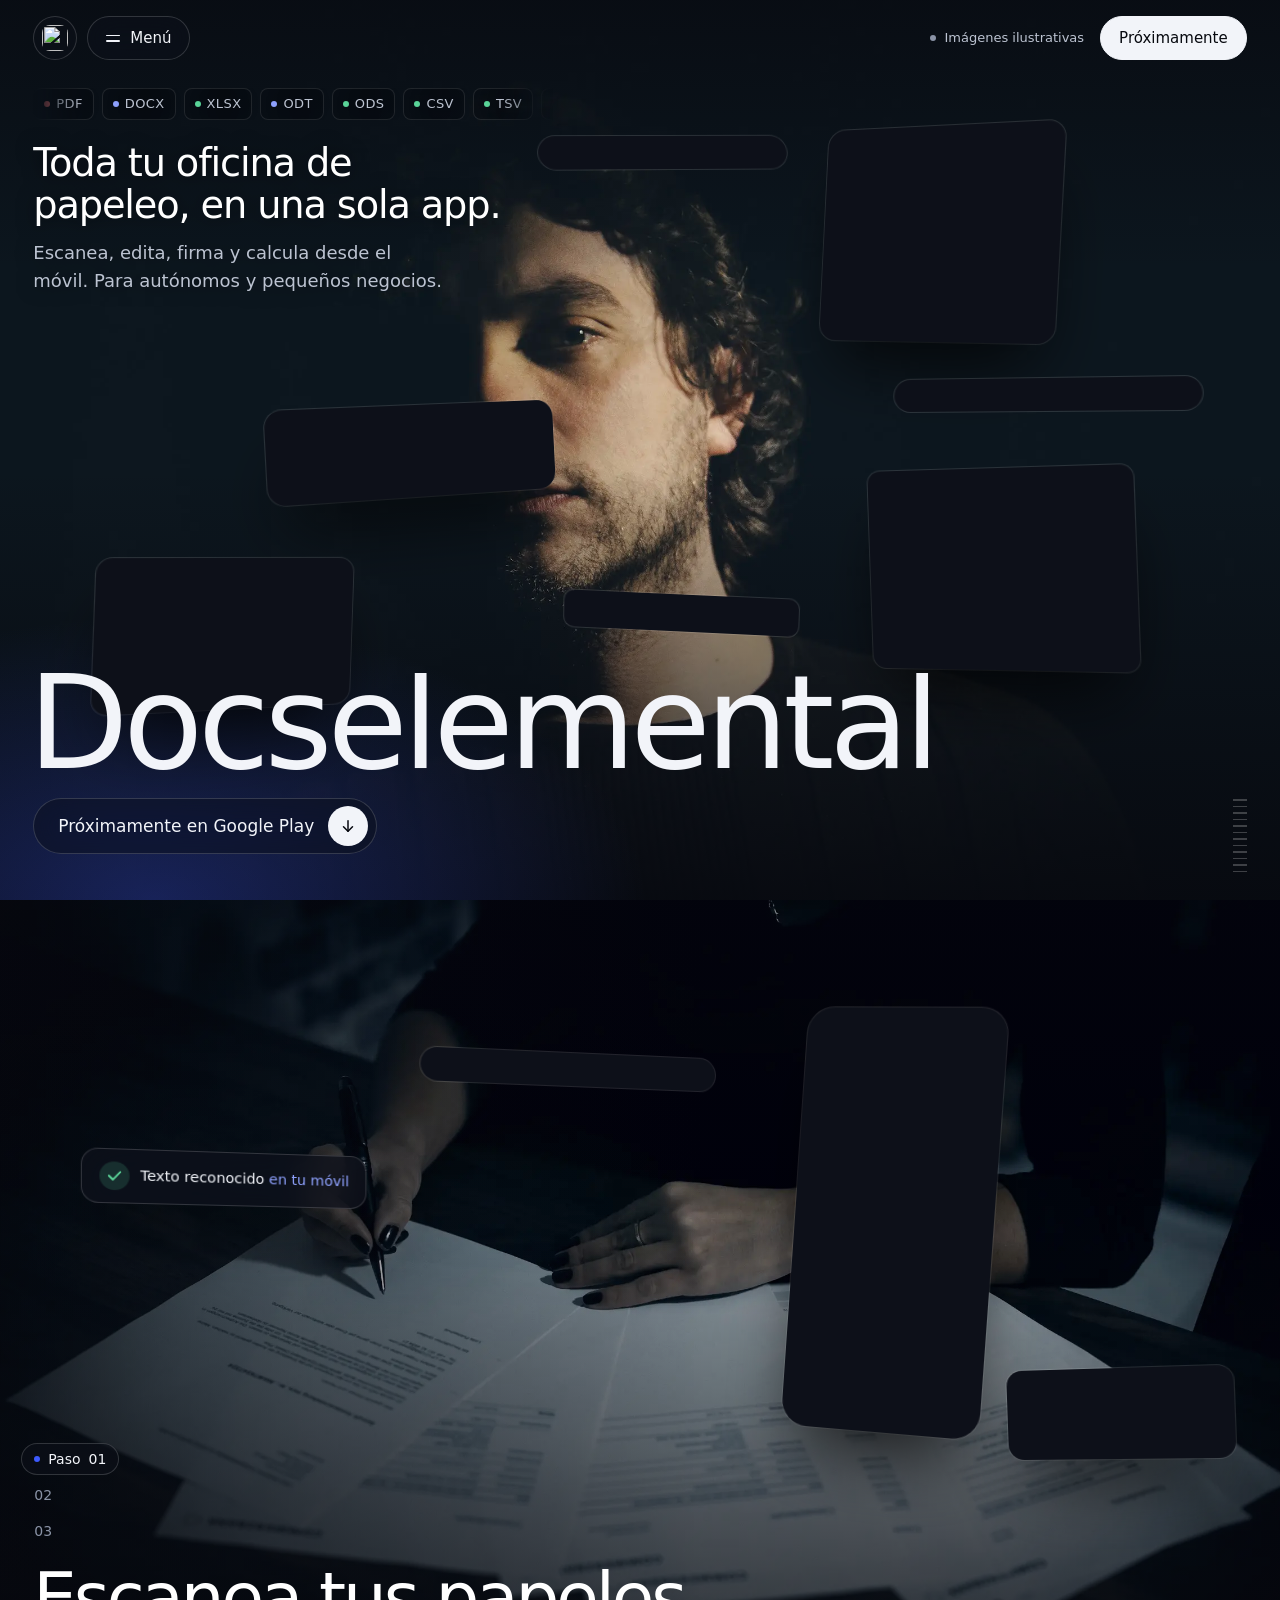
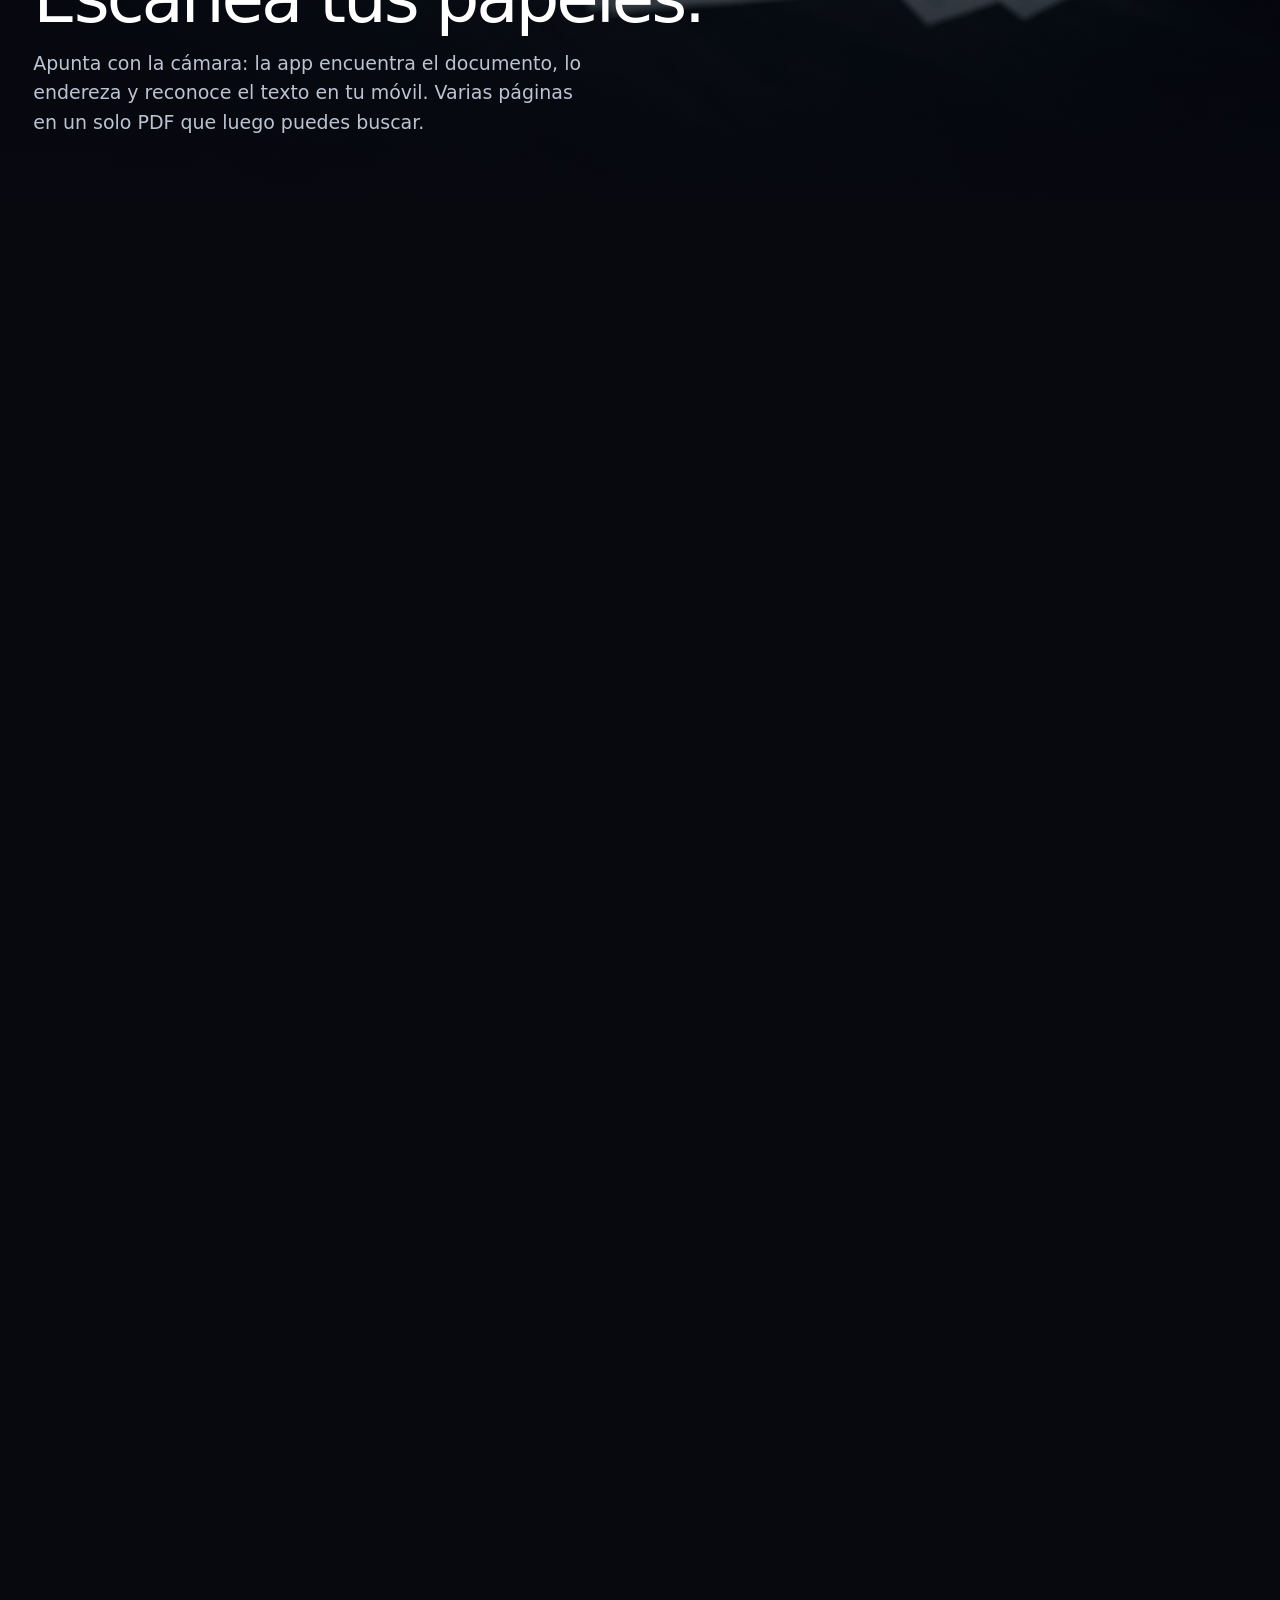
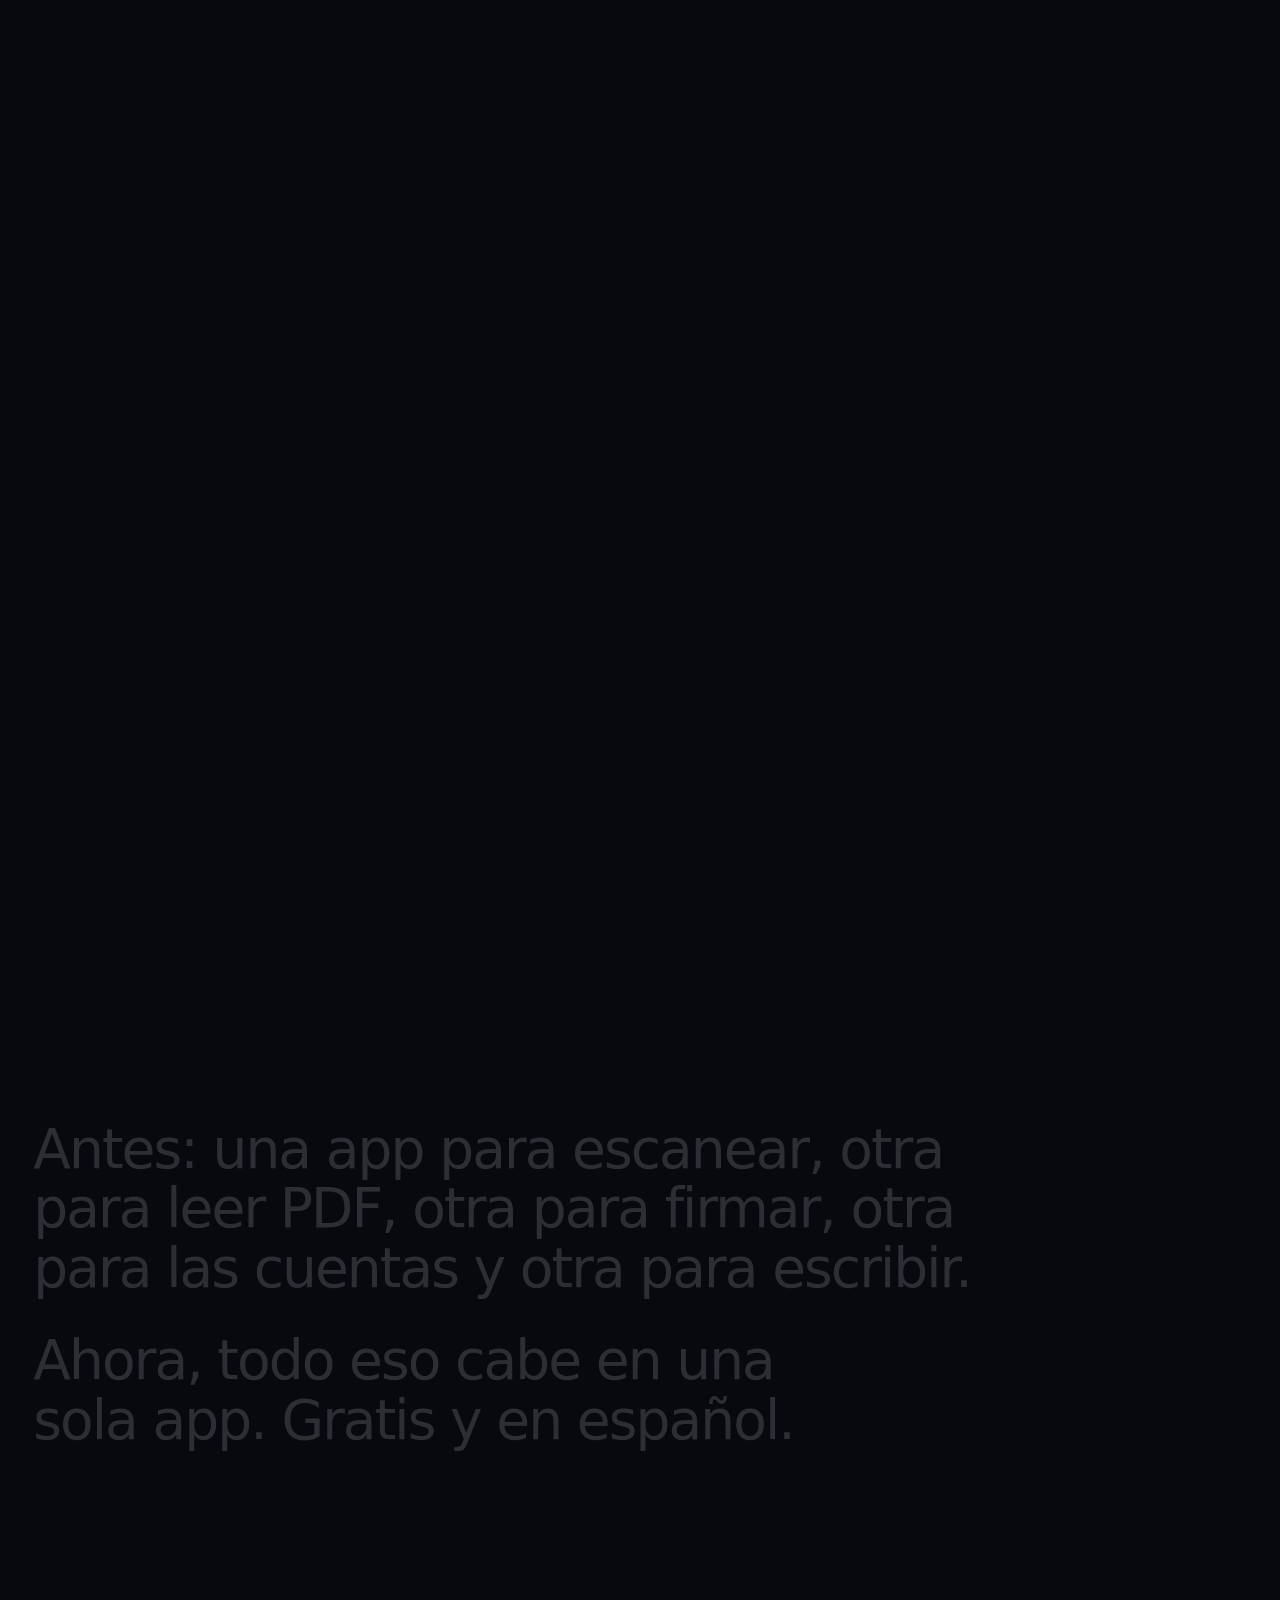
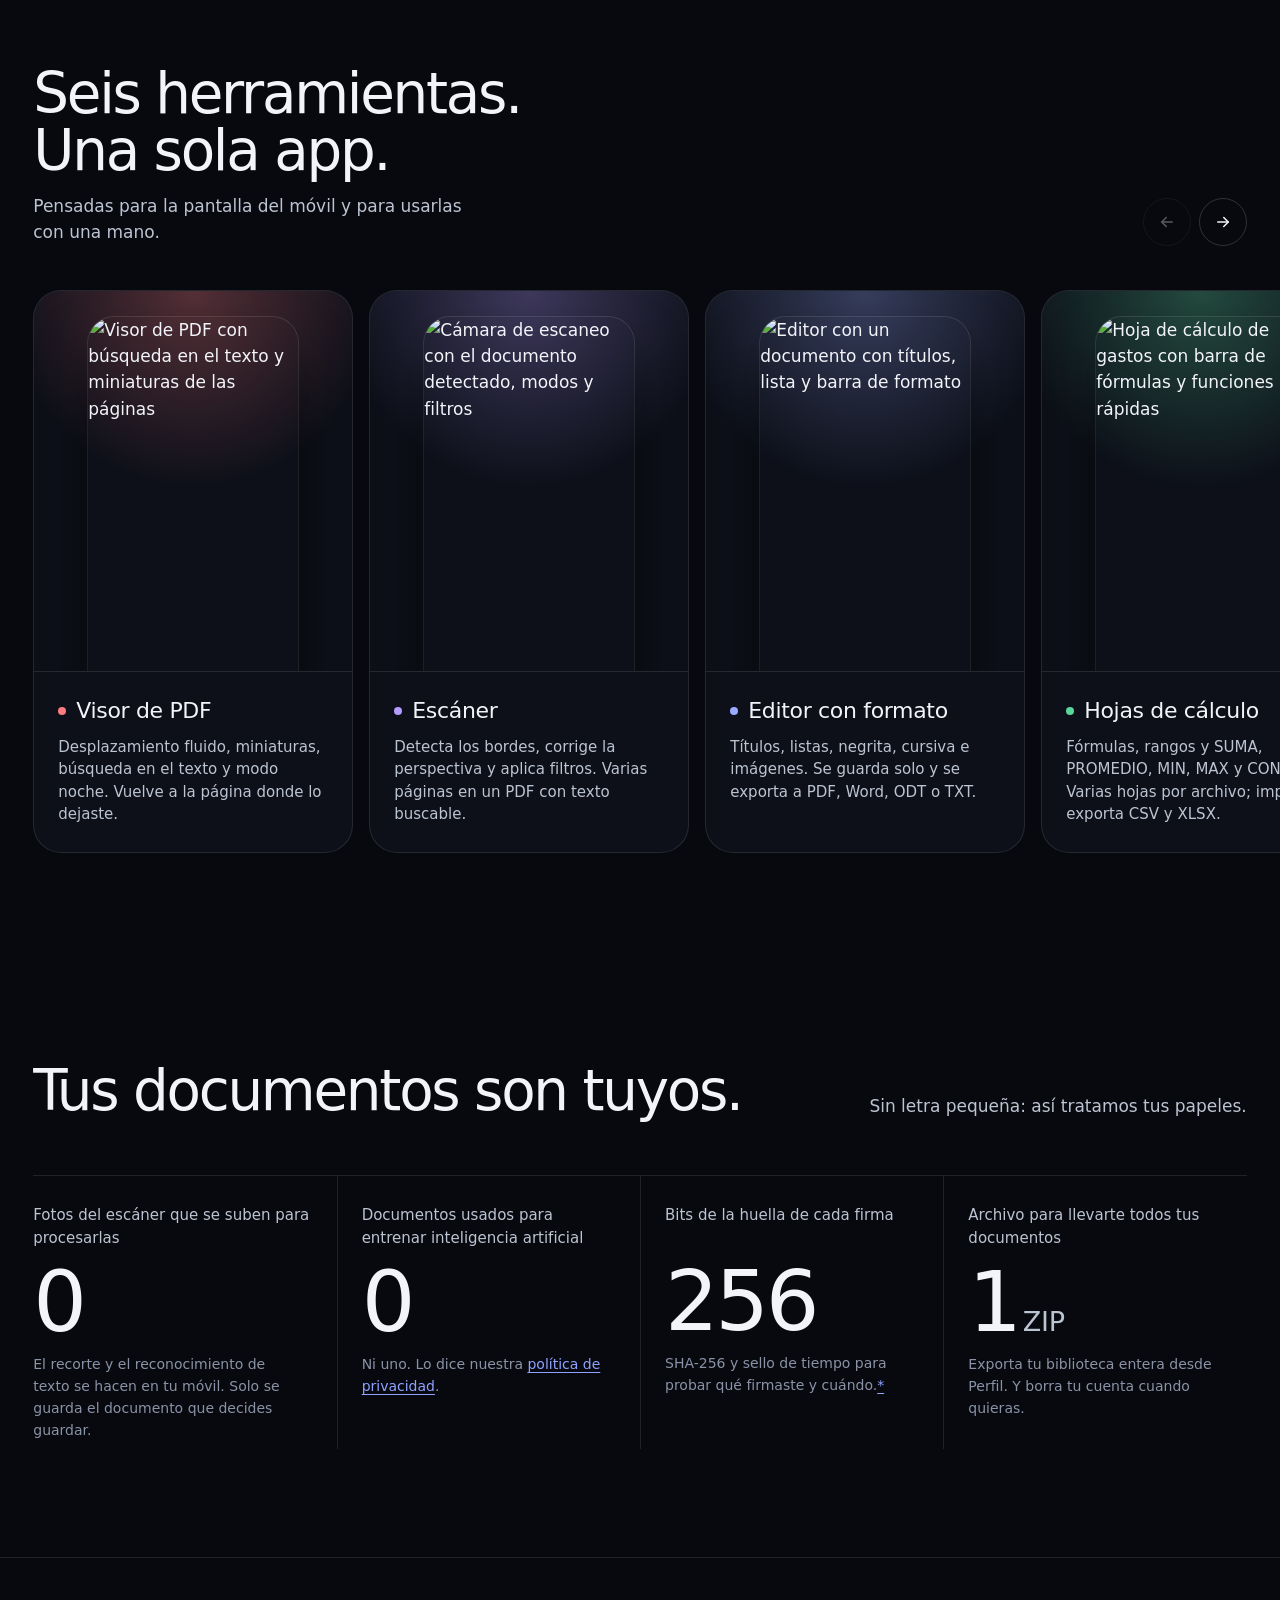
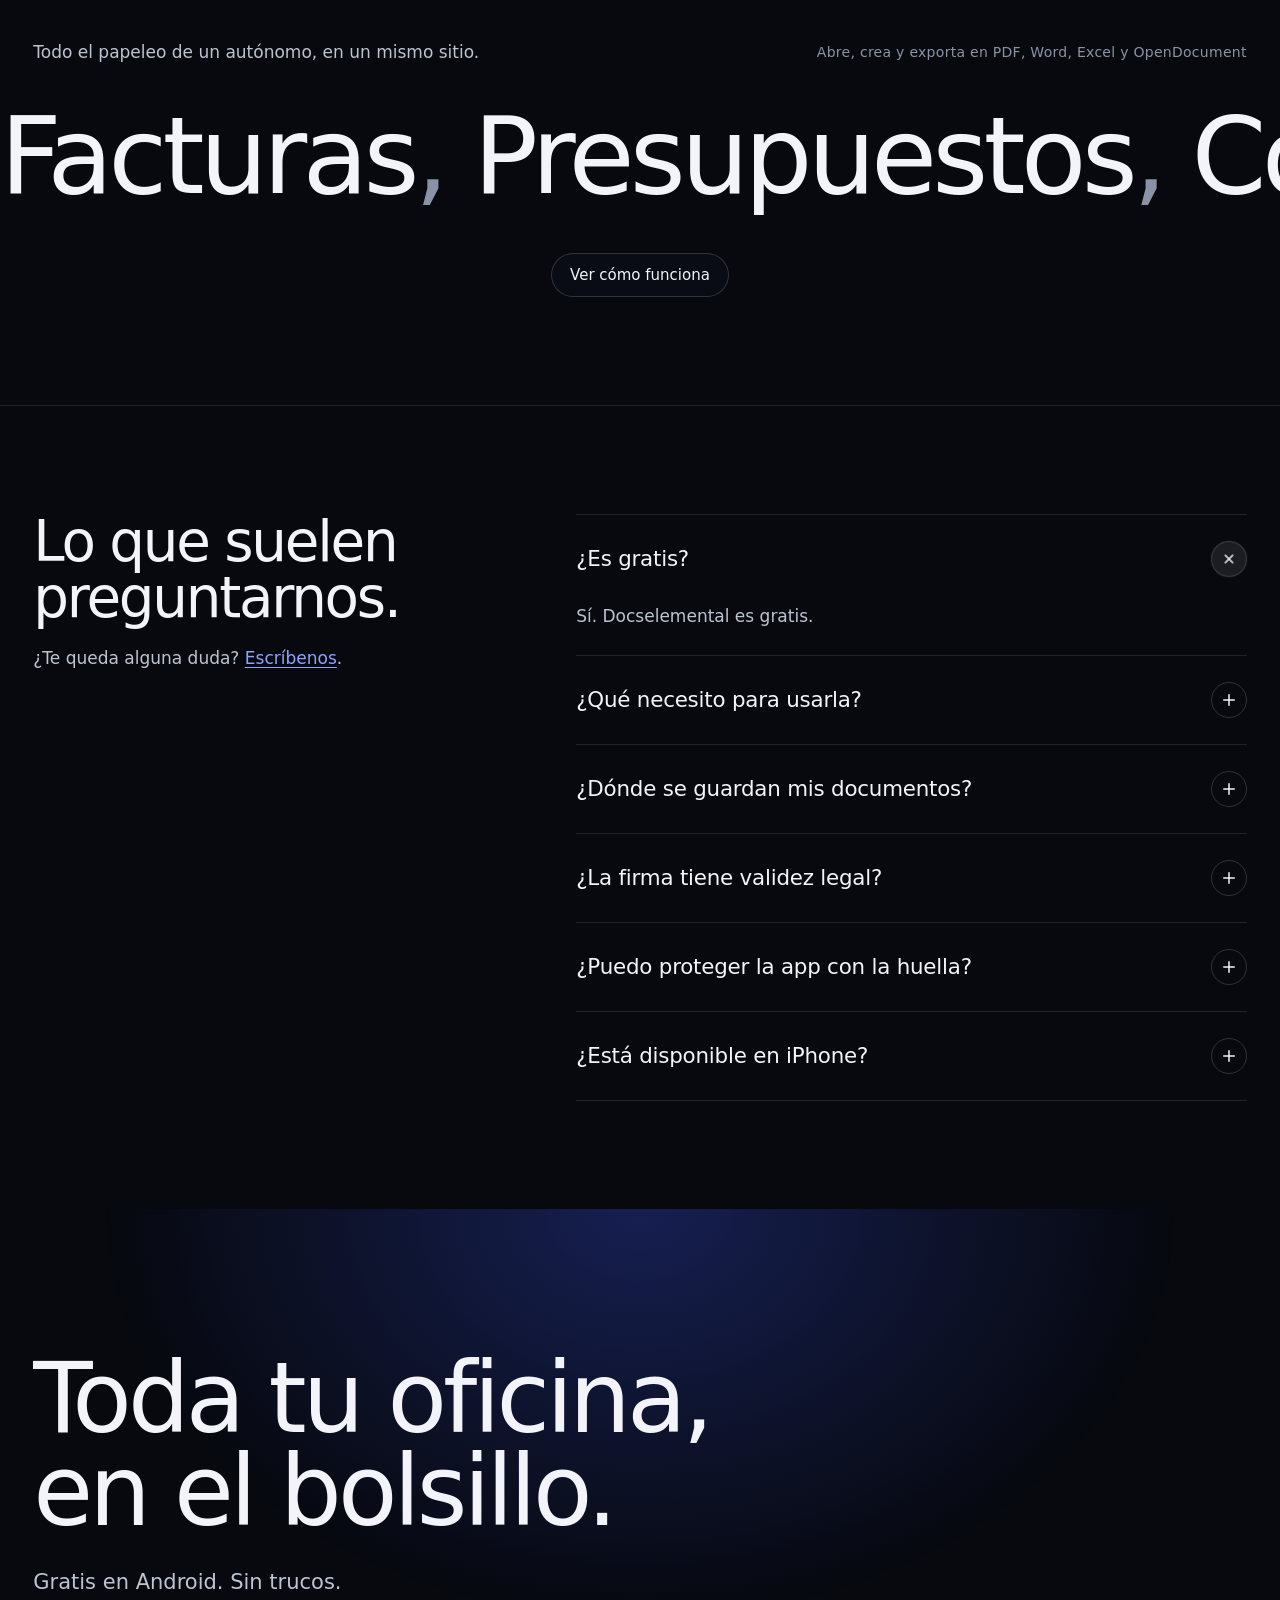
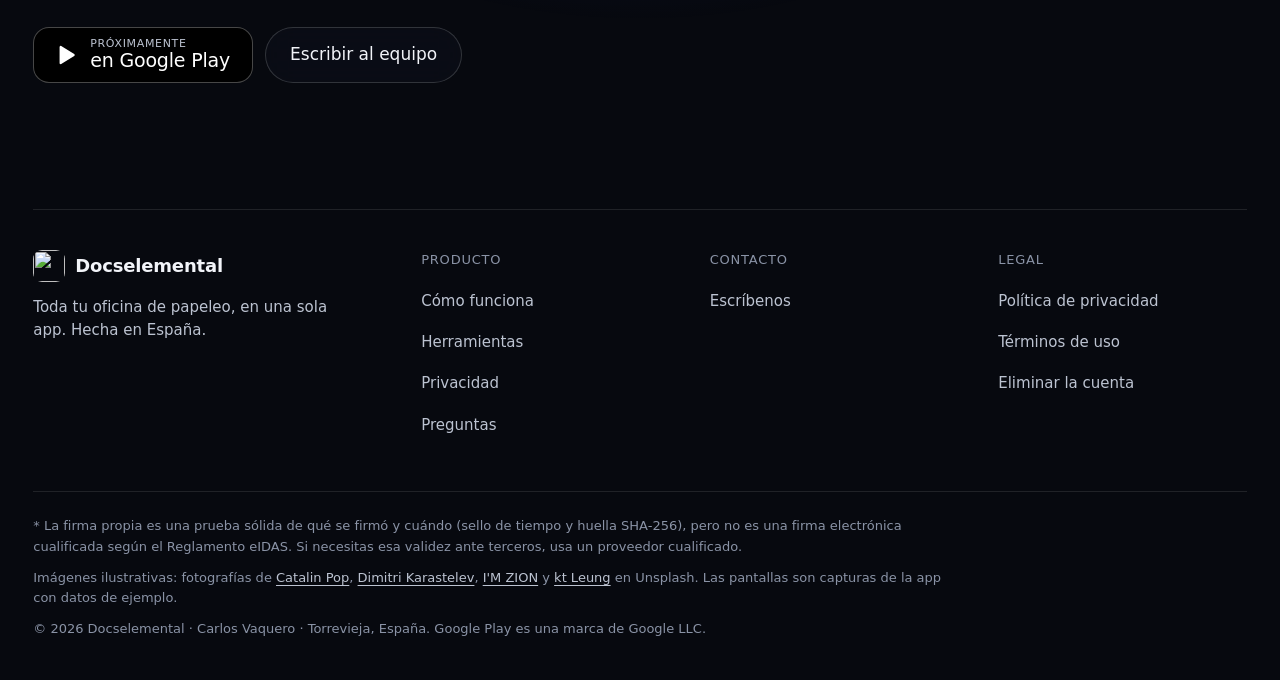
==== commit 8277fc3e: "Rediseño de la web con la estructura de launch.joinautopilot.com Portada fotográfica con capturas re" ====
--- a/index.html
+++ b/index.html
@@ -1,12 +1,9 @@
-<!DOCTYPE html><html lang="es"> <head><meta charset="utf-8"><meta name="viewport" content="width=device-width, initial-scale=1"><meta name="color-scheme" content="dark"><title>Docselemental · Toda tu oficina de papeleo, en una sola app</title><meta name="description" content="Lee PDF, firma, escanea, edita y calcula desde el móvil. Para autónomos y pequeños negocios. En español y sin vender tus datos."><link rel="canonical" href="https://docselemental.com/"><!-- Open Graph / social --><meta property="og:title" content="Docselemental · Toda tu oficina de papeleo, en una sola app"><meta property="og:description" content="Lee PDF, firma, escanea, edita y calcula desde el móvil. Para autónomos y pequeños negocios. En español y sin vender tus datos."><meta property="og:type" content="website"><meta property="og:url" content="https://docselemental.com/"><meta property="og:locale" content="es_ES"><meta property="og:image" content="https://docselemental.com/og.png"><meta name="twitter:card" content="summary_large_image"><!-- Icon oficial de la app --><link rel="icon" type="image/png" href="/logo.png"><link rel="apple-touch-icon" href="/logo.png"><meta name="theme-color" content="#0A0D16"><!-- Satoshi servida desde el propio sitio (sin peticiones a terceros) --><link rel="preload" href="/fonts/Satoshi-Regular.woff2" as="font" type="font/woff2" crossorigin><link rel="preload" href="/fonts/Satoshi-Medium.woff2" as="font" type="font/woff2" crossorigin><link rel="stylesheet" href="/_astro/index.pDy9SOia.css"></head> <body>  <div class="dsroot" style="min-height: 100vh; background: #0A0D16; color: #F2F4F9; font-family: Satoshi, ui-sans-serif, system-ui, sans-serif; font-size: 16px; line-height: 1.5; overflow-x: clip;"> <div class="halo" aria-hidden="true"></div> <div class="progress" aria-hidden="true" style="background: #3D5AFE;"></div> <!-- NAV --> <header style="position: sticky; top: 0; z-index: 20; padding: 16px 16px 0;"> <nav aria-label="Principal" style="max-width: 1200px; margin: 0 auto; display: flex; align-items: center; gap: 8px; padding: 8px 8px 8px 16px; border-radius: 40px; background: rgba(16,20,33,0.62); border: 1px solid rgba(255,255,255,0.09); backdrop-filter: blur(24px); -webkit-backdrop-filter: blur(24px);"> <a class="brand" href="#inicio" aria-label="Docselemental, inicio" style="display: flex; align-items: center; gap: 10px; color: #F2F4F9; font-weight: 700; font-size: 18px; letter-spacing: -0.01em; flex-grow: 1; min-width: 0; white-space: nowrap;"> <img src="/logo.png" alt="" style="width: 34px; height: 34px; border-radius: 10px; display: block; flex-shrink: 0;"> <span class="brandname">Docselemental</span> </a> <div class="navlinks" style="display: flex; gap: 4px; align-items: center;"> <a class="navlink" href="#funciones" style="padding: 10px 18px; border-radius: 40px; color: #C3CAD8; font-size: 15px;">Funciones</a> <a class="navlink" href="#firma" style="padding: 10px 18px; border-radius: 40px; color: #C3CAD8; font-size: 15px;">Firma</a> <a class="navlink" href="#privacidad" style="padding: 10px 18px; border-radius: 40px; color: #C3CAD8; font-size: 15px;">Privacidad</a> <a class="navlink" href="#preguntas" style="padding: 10px 18px; border-radius: 40px; color: #C3CAD8; font-size: 15px;">Preguntas</a> </div> <a class="cta navcta" href="#descargar" style="display: inline-flex; align-items: center; justify-content: center; gap: 8px; height: 44px; padding: 0 20px; border-radius: 32px; background: #3D5AFE; color: #FFFFFF; font-size: 15px; font-weight: 500; line-height: 1; margin-left: 8px; box-sizing: border-box;"> <svg width="18" height="18" viewBox="0 0 24 24" fill="none" stroke="currentColor" stroke-width="2" stroke-linecap="round" stroke-linejoin="round" aria-hidden="true" style="flex-shrink: 0;"><path d="M12 4v11"></path><path d="m7 10 5 5 5-5"></path><path d="M5 20h14"></path></svg> <span class="lg">Próximamente</span> <span class="sm">Próximamente</span> </a> </nav> </header> <!-- HERO --> <section id="inicio" style="position: relative; margin-top: -76px; padding: 168px 24px 24px;"> <div aria-hidden="true" style="position: absolute; inset: 0; pointer-events: none;"> <div class="blob" style="position: absolute; width: 700px; height: 700px; left: 50%; top: 820px; margin-left: -60px; border-radius: 50%; background: #2C3FA8; filter: blur(150px); opacity: 0.45; transform: translate(calc(var(--px, 0) * -30px), calc(var(--py, 0) * 20px));"></div> <div class="blob" style="position: absolute; width: 760px; height: 760px; left: 50%; top: -260px; margin-left: -620px; border-radius: 50%; background: #2C3FA8; filter: blur(140px); opacity: 0.75; transform: translate(calc(var(--px, 0) * 40px), calc(var(--py, 0) * 30px));"></div> <div class="blob" style="position: absolute; width: 560px; height: 560px; left: 50%; top: 120px; margin-left: 160px; border-radius: 50%; background: #6B3424; filter: blur(140px); opacity: 0.6; transform: translate(calc(var(--px, 0) * -50px), calc(var(--py, 0) * -30px));"></div> <div class="blob" style="position: absolute; width: 620px; height: 620px; left: 50%; top: 640px; margin-left: -380px; border-radius: 50%; background: #14604F; filter: blur(150px); opacity: 0.45; transform: translate(calc(var(--px, 0) * 30px), calc(var(--py, 0) * -40px));"></div> </div> <div class="stg" style="position: relative; max-width: 820px; margin: 0 auto; text-align: center; display: flex; flex-direction: column; align-items: center; gap: 24px;"> <div class="rv" style="display: inline-flex; align-items: center; gap: 8px; padding: 7px 16px 7px 12px; border-radius: 40px; background: rgba(255,255,255,0.07); border: 1px solid rgba(255,255,255,0.12); font-size: 14px; color: #DDE2EC;"> <span style="width: 8px; height: 8px; border-radius: 50%; background: #5BD69A;"></span>
-Para autónomos y pequeños negocios · Android
-</div> <h1 class="rv" style="margin: 0; font-size: clamp(44px, 6.4vw, 80px); line-height: 1.04; font-weight: 500; letter-spacing: -0.02em; color: #FFFFFF;">Toda tu oficina de papeleo, en una sola app.</h1> <p class="rv" style="margin: 0; max-width: 600px; font-size: clamp(17px, 1.6vw, 20px); line-height: 1.5; color: #C3CAD8;">Lee, firma, escanea, edita y calcula tus documentos desde el móvil. En español y sin vender tus datos.</p> <div class="rv" style="display: flex; flex-wrap: wrap; justify-content: center; gap: 12px; padding-top: 8px;"> <a class="cta" href="#descargar" style="display: inline-flex; align-items: center; gap: 10px; height: 56px; padding: 0 28px; border-radius: 32px; background: #3D5AFE; color: #FFFFFF; font-size: 17px; font-weight: 500;"> <svg width="20" height="20" viewBox="0 0 24 24" fill="none" stroke="currentColor" stroke-width="2" stroke-linecap="round" stroke-linejoin="round" aria-hidden="true"><path d="M12 4v11"></path><path d="m7 10 5 5 5-5"></path><path d="M5 20h14"></path></svg>
-Próximamente en Google Play
-</a> <a class="ghost" href="#funciones" style="display: inline-flex; align-items: center; gap: 8px; height: 56px; padding: 0 26px; border-radius: 32px; border: 1px solid rgba(237,240,247,0.5); color: #F2F4F9; font-size: 17px;">
-Ver cómo funciona
-<svg width="18" height="18" viewBox="0 0 24 24" fill="none" stroke="currentColor" stroke-width="2" stroke-linecap="round" stroke-linejoin="round" aria-hidden="true"><path d="M12 5v14"></path><path d="m6 13 6 6 6-6"></path></svg> </a> </div> <p class="rv" style="margin: 0; font-size: 14px; color: #9CA5B8;">Próximamente · Android 7.0 o superior</p> </div> <div class="heroPhones" style="position: relative; display: flex; justify-content: center; align-items: flex-start; padding-top: 64px; max-width: 1000px; margin: 0 auto;"> <div class="sidephone hp rv" style="--d: 420ms; width: 250px; padding: 7px; border-radius: 41px; background: rgba(255,255,255,0.07); border: 1px solid rgba(255,255,255,0.2); backdrop-filter: blur(20px); -webkit-backdrop-filter: blur(20px); transform: translate(calc(var(--px, 0) * -18px - var(--sy, 0) * 0.06px), calc(80px + var(--py, 0) * -12px - var(--sy, 0) * 0.14px)) rotate(calc(-7deg + var(--px, 0) * 2deg - var(--sy, 0) * 0.006deg)); margin-right: -36px; flex-shrink: 0;"> <img src="/screens/06-visor-pdf-oscuro.webp" alt="Visor de PDF de Docselemental con miniaturas y barra de herramientas" style="display: block; width: 100%; aspect-ratio: 390 / 844; border-radius: 34px; object-fit: cover;"> </div> <div class="hp rv s" style="--d: 260ms; position: relative; z-index: 2; width: 300px; max-width: 82vw; padding: 8px; border-radius: 48px; background: rgba(255,255,255,0.08); border: 1px solid rgba(255,255,255,0.22); backdrop-filter: blur(20px); -webkit-backdrop-filter: blur(20px); flex-shrink: 0; transform: translate(calc(var(--px, 0) * 12px), calc(var(--py, 0) * 10px - var(--sy, 0) * 0.05px)) rotate(calc(var(--px, 0) * 1.5deg));"> <img src="/screens/01-menu-oscuro.webp" alt="Menú de Docselemental: seguir leyendo, herramientas y documentos recientes" style="display: block; width: 100%; aspect-ratio: 390 / 844; border-radius: 40px; object-fit: cover;"> </div> <div class="sidephone hp rv" style="--d: 520ms; width: 250px; padding: 7px; border-radius: 41px; background: rgba(255,255,255,0.07); border: 1px solid rgba(255,255,255,0.2); backdrop-filter: blur(20px); -webkit-backdrop-filter: blur(20px); transform: translate(calc(var(--px, 0) * -18px + var(--sy, 0) * 0.06px), calc(80px + var(--py, 0) * -12px - var(--sy, 0) * 0.14px)) rotate(calc(7deg + var(--px, 0) * 2deg + var(--sy, 0) * 0.006deg)); margin-left: -36px; flex-shrink: 0;"> <img src="/screens/02-biblioteca-oscuro.webp" alt="Biblioteca de Docselemental con carpetas, filtros y archivos" style="display: block; width: 100%; aspect-ratio: 390 / 844; border-radius: 34px; object-fit: cover;"> </div> </div> </section> <!-- STRIP --> <section aria-label="Lo esencial" style="padding: 72px 24px 24px;"> <div class="stg" style="max-width: 1200px; margin: 0 auto; display: grid; grid-template-columns: repeat(auto-fit, minmax(220px, 1fr)); gap: 12px;"> <div class="chip rv" style="display: flex; align-items: center; gap: 12px; padding: 18px 20px; border-radius: 20px; background: #11151F; border: 1px solid rgba(255,255,255,0.06);"> <svg width="22" height="22" viewBox="0 0 24 24" fill="none" stroke="#8FA2FF" stroke-width="1.8" stroke-linecap="round" stroke-linejoin="round" aria-hidden="true"><circle cx="12" cy="12" r="9"></circle><path d="m5.6 5.6 12.8 12.8"></path></svg> <span style="font-size: 15px; color: #DDE2EC;">Firma con sello de tiempo</span> </div> <div class="chip rv" style="display: flex; align-items: center; gap: 12px; padding: 18px 20px; border-radius: 20px; background: #11151F; border: 1px solid rgba(255,255,255,0.06);"> <svg width="22" height="22" viewBox="0 0 24 24" fill="none" stroke="#8FA2FF" stroke-width="1.8" stroke-linecap="round" stroke-linejoin="round" aria-hidden="true"><rect x="5" y="11" width="14" height="9" rx="2"></rect><path d="M8 11V8a4 4 0 0 1 8 0v3"></path></svg> <span style="font-size: 15px; color: #DDE2EC;">No vendemos tus datos</span> </div> <div class="chip rv" style="display: flex; align-items: center; gap: 12px; padding: 18px 20px; border-radius: 20px; background: #11151F; border: 1px solid rgba(255,255,255,0.06);"> <svg width="22" height="22" viewBox="0 0 24 24" fill="none" stroke="#8FA2FF" stroke-width="1.8" stroke-linecap="round" stroke-linejoin="round" aria-hidden="true"><rect x="7" y="3" width="10" height="18" rx="2.5"></rect><path d="M11 18h2"></path></svg> <span style="font-size: 15px; color: #DDE2EC;">OCR y escaneo en tu móvil</span> </div> <div class="chip rv" style="display: flex; align-items: center; gap: 12px; padding: 18px 20px; border-radius: 20px; background: #11151F; border: 1px solid rgba(255,255,255,0.06);"> <svg width="22" height="22" viewBox="0 0 24 24" fill="none" stroke="#8FA2FF" stroke-width="1.8" stroke-linecap="round" stroke-linejoin="round" aria-hidden="true"><path d="M3 12h3l2-6 4 12 2-6h7"></path></svg> <span style="font-size: 15px; color: #DDE2EC;">Español e inglés</span> </div> </div> </section> <!-- FUNCIONES (interactiva) --> <section id="funciones" style="padding: 112px 24px 72px;"> <div style="max-width: 1200px; margin: 0 auto; display: flex; flex-direction: column; gap: 56px;"> <div style="display: flex; flex-wrap: wrap; align-items: flex-end; justify-content: space-between; gap: 24px;"> <div style="max-width: 640px; display: flex; flex-direction: column; gap: 16px;"> <p class="rv" style="margin: 0; font-size: 14px; letter-spacing: 0.08em; text-transform: uppercase; color: #9CA5B8; font-weight: 500;">Funciones</p> <h2 class="rv" style="margin: 0; font-size: clamp(34px, 4.2vw, 52px); line-height: 1.1; font-weight: 500; letter-spacing: -0.015em;">Seis herramientas. Una sola app.</h2> </div> <p class="rv" style="margin: 0; max-width: 420px; font-size: 18px; line-height: 1.5; color: #C3CAD8;">Pensadas para la pantalla del móvil, en español y para usarlas con una mano. Pulsa una para verla.</p> </div> <div style="display: flex; flex-wrap: wrap; gap: 40px; align-items: flex-start;"> <div class="stg" style="flex: 2 1 560px; min-width: 0; display: grid; grid-template-columns: repeat(auto-fit, minmax(260px, 1fr)); gap: 16px;"> <div class="rv tw"><button type="button" class="tool spot sel" aria-pressed="true" data-tool="0" style="display: flex; flex-direction: column; gap: 14px; padding: 28px; border-radius: 26px; background: #11151F; border: 1px solid rgba(255,255,255,0.06);"> <span style="display: flex; align-items: center; justify-content: space-between; width: 100%;"> <span class="ico" style="width: 52px; height: 52px; border-radius: 16px; background: rgba(217,58,64,0.18); display: flex; align-items: center; justify-content: center;"><svg width="26" height="26" viewBox="0 0 24 24" fill="none" stroke="#FF7B7F" stroke-width="1.8" stroke-linecap="round" stroke-linejoin="round" aria-hidden="true"><path d="M14 3H7a2 2 0 0 0-2 2v14a2 2 0 0 0 2 2h10a2 2 0 0 0 2-2V8z"></path><path d="M14 3v5h5"></path><path d="M9 14h6"></path></svg></span> <svg class="go" width="22" height="22" viewBox="0 0 24 24" fill="none" stroke="#8FA2FF" stroke-width="2" stroke-linecap="round" stroke-linejoin="round" aria-hidden="true"><path d="M5 12h14"></path><path d="m13 6 6 6-6 6"></path></svg> </span> <span style="font-size: 22px; line-height: 1.25; font-weight: 500;">Visor de PDF</span> <span style="font-size: 16px; line-height: 1.55; color: #C3CAD8;">Desplazamiento fluido, miniaturas, búsqueda en el texto y modo noche. Vuelve a la página donde lo dejaste.</span> </button></div> <div class="rv tw"><button type="button" class="tool spot" aria-pressed="false" data-tool="1" style="display: flex; flex-direction: column; gap: 14px; padding: 28px; border-radius: 26px; background: #11151F; border: 1px solid rgba(255,255,255,0.06);"> <span style="display: flex; align-items: center; justify-content: space-between; width: 100%;"> <span class="ico" style="width: 52px; height: 52px; border-radius: 16px; background: rgba(61,90,254,0.22); display: flex; align-items: center; justify-content: center;"><svg width="26" height="26" viewBox="0 0 24 24" fill="none" stroke="#9AABFF" stroke-width="1.8" stroke-linecap="round" stroke-linejoin="round" aria-hidden="true"><path d="M4 6h16"></path><path d="M4 11h16"></path><path d="M4 16h9"></path><path d="m15 20 5-5"></path></svg></span> <svg class="go" width="22" height="22" viewBox="0 0 24 24" fill="none" stroke="#8FA2FF" stroke-width="2" stroke-linecap="round" stroke-linejoin="round" aria-hidden="true"><path d="M5 12h14"></path><path d="m13 6 6 6-6 6"></path></svg> </span> <span style="font-size: 22px; line-height: 1.25; font-weight: 500;">Editor con formato</span> <span style="font-size: 16px; line-height: 1.55; color: #C3CAD8;">Títulos, listas, negrita, cursiva e imágenes. Autoguardado y exportación a PDF o Word.</span> </button></div> <div class="rv tw"><button type="button" class="tool spot" aria-pressed="false" data-tool="2" style="display: flex; flex-direction: column; gap: 14px; padding: 28px; border-radius: 26px; background: #11151F; border: 1px solid rgba(255,255,255,0.06);"> <span style="display: flex; align-items: center; justify-content: space-between; width: 100%;"> <span class="ico" style="width: 52px; height: 52px; border-radius: 16px; background: rgba(23,138,83,0.22); display: flex; align-items: center; justify-content: center;"><svg width="26" height="26" viewBox="0 0 24 24" fill="none" stroke="#5BD69A" stroke-width="1.8" stroke-linecap="round" stroke-linejoin="round" aria-hidden="true"><rect x="4" y="4" width="16" height="16" rx="2.5"></rect><path d="M4 10h16"></path><path d="M4 15h16"></path><path d="M10 4v16"></path></svg></span> <svg class="go" width="22" height="22" viewBox="0 0 24 24" fill="none" stroke="#8FA2FF" stroke-width="2" stroke-linecap="round" stroke-linejoin="round" aria-hidden="true"><path d="M5 12h14"></path><path d="m13 6 6 6-6 6"></path></svg> </span> <span style="font-size: 22px; line-height: 1.25; font-weight: 500;">Hojas de cálculo</span> <span style="font-size: 16px; line-height: 1.55; color: #C3CAD8;">Fórmulas, rangos y SUMA, PROMEDIO, MIN, MAX y CONTAR. Varias hojas por archivo; importa y exporta CSV y XLSX.</span> </button></div> <div class="rv tw"><button type="button" class="tool spot" aria-pressed="false" data-tool="3" style="display: flex; flex-direction: column; gap: 14px; padding: 28px; border-radius: 26px; background: #11151F; border: 1px solid rgba(255,255,255,0.06);"> <span style="display: flex; align-items: center; justify-content: space-between; width: 100%;"> <span class="ico" style="width: 52px; height: 52px; border-radius: 16px; background: rgba(122,76,235,0.24); display: flex; align-items: center; justify-content: center;"><svg width="26" height="26" viewBox="0 0 24 24" fill="none" stroke="#B49BFF" stroke-width="1.8" stroke-linecap="round" stroke-linejoin="round" aria-hidden="true"><path d="M4 8V6a2 2 0 0 1 2-2h2"></path><path d="M16 4h2a2 2 0 0 1 2 2v2"></path><path d="M20 16v2a2 2 0 0 1-2 2h-2"></path><path d="M8 20H6a2 2 0 0 1-2-2v-2"></path><path d="M4 12h16"></path></svg></span> <svg class="go" width="22" height="22" viewBox="0 0 24 24" fill="none" stroke="#8FA2FF" stroke-width="2" stroke-linecap="round" stroke-linejoin="round" aria-hidden="true"><path d="M5 12h14"></path><path d="m13 6 6 6-6 6"></path></svg> </span> <span style="font-size: 22px; line-height: 1.25; font-weight: 500;">Escáner con la cámara</span> <span style="font-size: 16px; line-height: 1.55; color: #C3CAD8;">Detecta los bordes, corrige la perspectiva y aplica filtros. Varias páginas en un PDF con texto buscable.</span> </button></div> <div class="rv tw"><button type="button" class="tool spot" aria-pressed="false" data-tool="4" style="display: flex; flex-direction: column; gap: 14px; padding: 28px; border-radius: 26px; background: #11151F; border: 1px solid rgba(255,255,255,0.06);"> <span style="display: flex; align-items: center; justify-content: space-between; width: 100%;"> <span class="ico" style="width: 52px; height: 52px; border-radius: 16px; background: rgba(210,101,10,0.24); display: flex; align-items: center; justify-content: center;"><svg width="26" height="26" viewBox="0 0 24 24" fill="none" stroke="#FFB067" stroke-width="1.8" stroke-linecap="round" stroke-linejoin="round" aria-hidden="true"><path d="M16.5 3.5a2.1 2.1 0 0 1 3 3L8 18l-4 1 1-4z"></path><path d="M4 21h16"></path></svg></span> <svg class="go" width="22" height="22" viewBox="0 0 24 24" fill="none" stroke="#8FA2FF" stroke-width="2" stroke-linecap="round" stroke-linejoin="round" aria-hidden="true"><path d="M5 12h14"></path><path d="m13 6 6 6-6 6"></path></svg> </span> <span style="font-size: 22px; line-height: 1.25; font-weight: 500;">Firma propia</span> <span style="font-size: 16px; line-height: 1.55; color: #C3CAD8;">Dibuja tu firma una vez y úsala en cualquier PDF, con sello de tiempo y huella SHA-256.</span> </button></div> <div class="rv tw"><button type="button" class="tool spot" aria-pressed="false" data-tool="5" style="display: flex; flex-direction: column; gap: 14px; padding: 28px; border-radius: 26px; background: #11151F; border: 1px solid rgba(255,255,255,0.06);"> <span style="display: flex; align-items: center; justify-content: space-between; width: 100%;"> <span class="ico" style="width: 52px; height: 52px; border-radius: 16px; background: rgba(11,140,156,0.24); display: flex; align-items: center; justify-content: center;"><svg width="26" height="26" viewBox="0 0 24 24" fill="none" stroke="#4FD3E3" stroke-width="1.8" stroke-linecap="round" stroke-linejoin="round" aria-hidden="true"><path d="M3 7a2 2 0 0 1 2-2h4l2 2h8a2 2 0 0 1 2 2v8a2 2 0 0 1-2 2H5a2 2 0 0 1-2-2z"></path></svg></span> <svg class="go" width="22" height="22" viewBox="0 0 24 24" fill="none" stroke="#8FA2FF" stroke-width="2" stroke-linecap="round" stroke-linejoin="round" aria-hidden="true"><path d="M5 12h14"></path><path d="m13 6 6 6-6 6"></path></svg> </span> <span style="font-size: 22px; line-height: 1.25; font-weight: 500;">Biblioteca personal</span> <span style="font-size: 16px; line-height: 1.55; color: #C3CAD8;">Carpetas de colores, filtros, papelera y búsqueda dentro del texto de tus documentos.</span> </button></div> </div> <div class="rv r toolphone" style="--d: 200ms; flex: 1 1 300px; position: sticky; top: 104px; display: flex; flex-direction: column; align-items: center; gap: 16px;"> <div class="phone rv s" style="--d: 150ms; width: 290px; padding: 10px; border-radius: 48px; background: #04060B; border: 1px solid rgba(255,255,255,0.14); box-shadow: 0 40px 80px rgba(0,0,0,0.45);"> <div style="position: relative; width: 100%; aspect-ratio: 390 / 844; border-radius: 38px; overflow: hidden; background: #090C14;"> <img class="shot on" src="/screens/06-visor-pdf-oscuro.webp" alt="Visor de PDF"> <img class="shot" src="/screens/07-editor-oscuro.webp" alt="Editor con formato"> <img class="shot" src="/screens/08-hojas-oscuro.webp" alt="Hojas de cálculo"> <img class="shot" src="/screens/03-escanear.webp" alt="Escáner con la cámara"> <img class="shot" src="/screens/04-firmas-oscuro.webp" alt="Firmas"> <img class="shot" src="/screens/02-biblioteca-oscuro.webp" alt="Biblioteca"> </div> </div> <div style="display: flex; align-items: center; gap: 8px;" aria-live="polite"> <span style="width: 8px; height: 8px; border-radius: 50%; background: #3D5AFE;"></span> <span id="toolName" style="font-size: 15px; color: #DDE2EC;">Visor de PDF</span> </div> </div> </div> </div> </section> <!-- FIRMA --> <section id="firma" style="padding: 72px 24px;"> <div class="spot rv split" style="max-width: 1200px; margin: 0 auto; display: flex; flex-wrap: wrap; align-items: center; gap: 56px; padding: 56px; border-radius: 32px; background: #11151F; border: 1px solid rgba(255,255,255,0.06); box-sizing: border-box;"> <div style="flex: 1 1 420px; min-width: 0; display: flex; flex-direction: column; gap: 24px;"> <p class="rv" style="margin: 0; font-size: 14px; letter-spacing: 0.08em; text-transform: uppercase; color: #FFB067; font-weight: 500;">Firma propia</p> <h2 class="rv" style="margin: 0; font-size: clamp(32px, 3.6vw, 46px); line-height: 1.1; font-weight: 500; letter-spacing: -0.015em;">Firma en segundos. Con prueba de qué y cuándo.</h2> <p style="margin: 0; font-size: 18px; line-height: 1.55; color: #C3CAD8;">Tu firma queda guardada en el móvil, lista para usar. Cada documento firmado lleva sello de tiempo y una huella que demuestra que no se ha tocado después.</p> <div class="stg" style="display: flex; flex-direction: column; gap: 14px;"> <div class="feat rv" style="display: flex; gap: 12px; align-items: flex-start;"> <svg class="check" width="22" height="22" viewBox="0 0 24 24" fill="none" stroke="#5BD69A" stroke-width="2" stroke-linecap="round" stroke-linejoin="round" aria-hidden="true" style="flex-shrink: 0; margin-top: 2px;"><path d="m5 12 5 5 9-10"></path></svg> <span style="font-size: 16px; color: #DDE2EC;">«Mi firma» dibujada una vez y lista para cualquier PDF</span> </div> <div class="feat rv" style="display: flex; gap: 12px; align-items: flex-start;"> <svg class="check" width="22" height="22" viewBox="0 0 24 24" fill="none" stroke="#5BD69A" stroke-width="2" stroke-linecap="round" stroke-linejoin="round" aria-hidden="true" style="flex-shrink: 0; margin-top: 2px;"><path d="m5 12 5 5 9-10"></path></svg> <span style="font-size: 16px; color: #DDE2EC;">Sello de tiempo y huella SHA-256 en cada firma</span> </div> <div class="feat rv" style="display: flex; gap: 12px; align-items: flex-start;"> <svg class="check" width="22" height="22" viewBox="0 0 24 24" fill="none" stroke="#5BD69A" stroke-width="2" stroke-linecap="round" stroke-linejoin="round" aria-hidden="true" style="flex-shrink: 0; margin-top: 2px;"><path d="m5 12 5 5 9-10"></path></svg> <span style="font-size: 16px; color: #DDE2EC;">Pide la firma a otra persona con un enlace por correo</span> </div> </div> <button type="button" class="hash" id="hashBtn" aria-label="Generar otra huella de ejemplo" style="display: inline-flex; align-self: flex-start; align-items: center; gap: 10px; padding: 10px 16px; border-radius: 14px; border: 0; background: rgba(255,255,255,0.05); font-family: ui-monospace, SFMono-Regular, Menlo, monospace; font-size: 13px; color: #9CA5B8; cursor: pointer;"> <svg width="16" height="16" viewBox="0 0 24 24" fill="none" stroke="currentColor" stroke-width="2" stroke-linecap="round" stroke-linejoin="round" aria-hidden="true"><path d="M20 11a8 8 0 1 0-2.3 5.7"></path><path d="M20 4v7h-7"></path></svg>
-SHA-256 · <span id="hashVal">a3f9…c21e</span> · <span id="hashDate">23 oct, 10:42</span> </button> </div> <div style="flex: 1 1 320px; display: flex; justify-content: center;"> <div class="phone rv s" style="--d: 150ms; width: 290px; padding: 10px; border-radius: 48px; background: #04060B; border: 1px solid rgba(255,255,255,0.14); box-shadow: 0 40px 80px rgba(0,0,0,0.45);"> <img src="/screens/04-firmas-oscuro.webp" alt="Pantalla Firmas: tarjeta Mi firma y documentos por firmar" style="display: block; width: 100%; aspect-ratio: 390 / 844; border-radius: 38px; object-fit: cover;"> </div> </div> </div> </section> <!-- ESCANER --> <section id="escaner" style="padding: 72px 24px;"> <div class="spot rv split" style="max-width: 1200px; margin: 0 auto; display: flex; flex-wrap: wrap-reverse; align-items: center; gap: 56px; padding: 56px; border-radius: 32px; background: #11151F; border: 1px solid rgba(255,255,255,0.06); box-sizing: border-box;"> <div style="flex: 1 1 320px; display: flex; justify-content: center;"> <div class="phone rv s" style="--d: 150ms; width: 290px; padding: 10px; border-radius: 48px; background: #04060B; border: 1px solid rgba(255,255,255,0.14); box-shadow: 0 40px 80px rgba(0,0,0,0.45);"> <img src="/screens/03-escanear.webp" alt="Cámara de escaneo con el documento detectado, modos y filtros" style="display: block; width: 100%; aspect-ratio: 390 / 844; border-radius: 38px; object-fit: cover;"> </div> </div> <div style="flex: 1 1 420px; min-width: 0; display: flex; flex-direction: column; gap: 24px;"> <p class="rv" style="margin: 0; font-size: 14px; letter-spacing: 0.08em; text-transform: uppercase; color: #B49BFF; font-weight: 500;">Escáner</p> <h2 class="rv" style="margin: 0; font-size: clamp(32px, 3.6vw, 46px); line-height: 1.1; font-weight: 500; letter-spacing: -0.015em;">Escanea sin que tus papeles salgan del móvil.</h2> <p style="margin: 0; font-size: 18px; line-height: 1.55; color: #C3CAD8;">Apunta y la app encuentra el documento, lo recorta y lo endereza. El reconocimiento de texto se hace en tu teléfono, así que luego puedes buscar dentro de cualquier escaneo.</p> <div class="stg" style="display: grid; grid-template-columns: repeat(auto-fit, minmax(160px, 1fr)); gap: 12px;"> <div class="mini rv" style="padding: 18px; border-radius: 18px; background: rgba(255,255,255,0.04); display: flex; flex-direction: column; gap: 4px;"> <span style="font-size: 16px; font-weight: 500;">Recorte automático</span> <span style="font-size: 14px; color: #9CA5B8;">Bordes y perspectiva</span> </div> <div class="mini rv" style="padding: 18px; border-radius: 18px; background: rgba(255,255,255,0.04); display: flex; flex-direction: column; gap: 4px;"> <span style="font-size: 16px; font-weight: 500;">4 filtros</span> <span style="font-size: 14px; color: #9CA5B8;">Original, Color, Gris y B/N</span> </div> <div class="mini rv" style="padding: 18px; border-radius: 18px; background: rgba(255,255,255,0.04); display: flex; flex-direction: column; gap: 4px;"> <span style="font-size: 16px; font-weight: 500;">Varias páginas</span> <span style="font-size: 14px; color: #9CA5B8;">Todo en un solo PDF</span> </div> <div class="mini rv" style="padding: 18px; border-radius: 18px; background: rgba(255,255,255,0.04); display: flex; flex-direction: column; gap: 4px;"> <span style="font-size: 16px; font-weight: 500;">Texto buscable</span> <span style="font-size: 14px; color: #9CA5B8;">OCR en el dispositivo</span> </div> </div> </div> </div> </section> <!-- EDITOR + HOJAS --> <section id="editar" style="padding: 72px 24px;"> <div style="max-width: 1200px; margin: 0 auto; display: flex; flex-direction: column; align-items: center; gap: 56px;"> <div style="max-width: 720px; text-align: center; display: flex; flex-direction: column; gap: 16px; align-items: center;"> <p class="rv" style="margin: 0; font-size: 14px; letter-spacing: 0.08em; text-transform: uppercase; color: #5BD69A; font-weight: 500;">Editor y hojas</p> <h2 class="rv" style="margin: 0; font-size: clamp(32px, 3.6vw, 46px); line-height: 1.1; font-weight: 500; letter-spacing: -0.015em;">Escribe y calcula como en el ordenador.</h2> <p style="margin: 0; font-size: 18px; line-height: 1.55; color: #C3CAD8;">Un presupuesto con formato o las cuentas del trimestre, sin abrir el portátil. Todo se guarda solo y se exporta a PDF, Word o Excel.</p> </div> <div class="stg" style="display: flex; flex-wrap: wrap; justify-content: center; gap: 40px;"> <figure class="rv s" style="margin: 0; display: flex; flex-direction: column; align-items: center; gap: 16px;"> <div class="phone" style="width: 270px; padding: 9px; border-radius: 46px; background: #04060B; border: 1px solid rgba(255,255,255,0.14); box-shadow: 0 40px 80px rgba(0,0,0,0.45);"> <img src="/screens/07-editor-oscuro.webp" alt="Editor con formato: documento con títulos y barra de formato" style="display: block; width: 100%; aspect-ratio: 390 / 844; border-radius: 37px; object-fit: cover;"> </div> <figcaption style="font-size: 15px; color: #9CA5B8;">Editor · autoguardado</figcaption> </figure> <figure class="rv s" style="margin: 0; display: flex; flex-direction: column; align-items: center; gap: 16px;"> <div class="phone" style="width: 270px; padding: 9px; border-radius: 46px; background: #04060B; border: 1px solid rgba(255,255,255,0.14); box-shadow: 0 40px 80px rgba(0,0,0,0.45);"> <img src="/screens/08-hojas-oscuro.webp" alt="Hoja de cálculo con barra de fórmulas y funciones rápidas" style="display: block; width: 100%; aspect-ratio: 390 / 844; border-radius: 37px; object-fit: cover;"> </div> <figcaption style="font-size: 15px; color: #9CA5B8;">Hojas · fórmulas y XLSX</figcaption> </figure> </div> </div> </section> <!-- PRIVACIDAD --> <section id="privacidad" style="padding: 112px 24px 72px;"> <div style="max-width: 1200px; margin: 0 auto; display: flex; flex-wrap: wrap; align-items: center; gap: 72px;"> <div style="flex: 1 1 460px; min-width: 0; display: flex; flex-direction: column; gap: 32px;"> <div style="display: flex; flex-direction: column; gap: 16px;"> <p class="rv" style="margin: 0; font-size: 14px; letter-spacing: 0.08em; text-transform: uppercase; color: #9CA5B8; font-weight: 500;">Privacidad</p> <h2 class="rv" style="margin: 0; font-size: clamp(34px, 4.2vw, 52px); line-height: 1.1; font-weight: 500; letter-spacing: -0.015em;">Tus documentos son tuyos. Sin letra pequeña.</h2> </div> <div class="stg" style="display: flex; flex-direction: column; border-radius: 26px; background: #11151F; border: 1px solid rgba(255,255,255,0.06); overflow: hidden;"> <div class="prow rv" style="display: flex; gap: 16px; align-items: flex-start; padding: 22px 24px; border-bottom: 1px solid rgba(255,255,255,0.07);"> <div class="sq" style="width: 36px; height: 36px; border-radius: 11px; background: #3D5AFE; flex-shrink: 0; display: flex; align-items: center; justify-content: center;"><svg width="18" height="18" viewBox="0 0 24 24" fill="none" stroke="#FFFFFF" stroke-width="2" stroke-linecap="round" stroke-linejoin="round" aria-hidden="true"><circle cx="12" cy="12" r="9"></circle><path d="m5.6 5.6 12.8 12.8"></path></svg></div> <span style="font-size: 16px; line-height: 1.5; color: #DDE2EC; padding-top: 6px;">No compartimos tus documentos con terceros para publicidad ni marketing.</span> </div> <div class="prow rv" style="display: flex; gap: 16px; align-items: flex-start; padding: 22px 24px; border-bottom: 1px solid rgba(255,255,255,0.07);"> <div class="sq" style="width: 36px; height: 36px; border-radius: 11px; background: #7A4CEB; flex-shrink: 0; display: flex; align-items: center; justify-content: center;"><svg width="18" height="18" viewBox="0 0 24 24" fill="none" stroke="#FFFFFF" stroke-width="2" stroke-linecap="round" stroke-linejoin="round" aria-hidden="true"><path d="M12 3 4 6v6c0 5 3.5 8 8 9 4.5-1 8-4 8-9V6z"></path></svg></div> <span style="font-size: 16px; line-height: 1.5; color: #DDE2EC; padding-top: 6px;">Nunca usamos tus documentos para entrenar modelos de IA.</span> </div> <div class="prow rv" style="display: flex; gap: 16px; align-items: flex-start; padding: 22px 24px; border-bottom: 1px solid rgba(255,255,255,0.07);"> <div class="sq" style="width: 36px; height: 36px; border-radius: 11px; background: #178A53; flex-shrink: 0; display: flex; align-items: center; justify-content: center;"><svg width="18" height="18" viewBox="0 0 24 24" fill="none" stroke="#FFFFFF" stroke-width="2" stroke-linecap="round" stroke-linejoin="round" aria-hidden="true"><rect x="7" y="3" width="10" height="18" rx="2.5"></rect><path d="M11 18h2"></path></svg></div> <span style="font-size: 16px; line-height: 1.5; color: #DDE2EC; padding-top: 6px;">La detección de bordes y el reconocimiento de texto se hacen en tu móvil.</span> </div> <div class="prow rv" style="display: flex; gap: 16px; align-items: flex-start; padding: 22px 24px; border-bottom: 1px solid rgba(255,255,255,0.07);"> <div class="sq" style="width: 36px; height: 36px; border-radius: 11px; background: #0B8C9C; flex-shrink: 0; display: flex; align-items: center; justify-content: center;"><svg width="18" height="18" viewBox="0 0 24 24" fill="none" stroke="#FFFFFF" stroke-width="2" stroke-linecap="round" stroke-linejoin="round" aria-hidden="true"><path d="M12 4v11"></path><path d="m7 10 5 5 5-5"></path><path d="M5 20h14"></path></svg></div> <span style="font-size: 16px; line-height: 1.5; color: #DDE2EC; padding-top: 6px;">Exporta todos tus documentos en un ZIP cuando quieras.</span> </div> <div class="prow rv" style="display: flex; gap: 16px; align-items: flex-start; padding: 22px 24px;"> <div class="sq" style="width: 36px; height: 36px; border-radius: 11px; background: #C62A2F; flex-shrink: 0; display: flex; align-items: center; justify-content: center;"><svg width="18" height="18" viewBox="0 0 24 24" fill="none" stroke="#FFFFFF" stroke-width="2" stroke-linecap="round" stroke-linejoin="round" aria-hidden="true"><path d="M4 7h16"></path><path d="M10 11v6"></path><path d="M14 11v6"></path><path d="M6 7l1 13h10l1-13"></path><path d="M9 7V4h6v3"></path></svg></div> <span style="font-size: 16px; line-height: 1.5; color: #DDE2EC; padding-top: 6px;">Borra tu cuenta y todos tus documentos desde Perfil, en un toque.</span> </div> </div> </div> <div style="flex: 1 1 320px; display: flex; justify-content: center;"> <div class="phone rv s" style="--d: 150ms; width: 290px; padding: 10px; border-radius: 48px; background: #04060B; border: 1px solid rgba(255,255,255,0.14); box-shadow: 0 40px 80px rgba(0,0,0,0.45);"> <img src="/screens/05-perfil-oscuro.webp" alt="Perfil: cuenta, almacenamiento, preferencias y privacidad" style="display: block; width: 100%; aspect-ratio: 390 / 844; border-radius: 38px; object-fit: cover;"> </div> </div> </div> </section> <!-- NOTA eIDAS --> <section aria-label="Nota sobre la firma" style="padding: 24px 24px 72px;"> <div class="rv" style="max-width: 1200px; margin: 0 auto; display: flex; flex-wrap: wrap; gap: 24px; align-items: flex-start; padding: 32px; border-radius: 26px; border: 1px solid rgba(255,176,103,0.35); background: rgba(210,101,10,0.08); box-sizing: border-box;"> <div style="width: 44px; height: 44px; border-radius: 14px; background: rgba(210,101,10,0.24); display: flex; align-items: center; justify-content: center; flex-shrink: 0;"> <svg width="22" height="22" viewBox="0 0 24 24" fill="none" stroke="#FFB067" stroke-width="2" stroke-linecap="round" stroke-linejoin="round" aria-hidden="true"><circle cx="12" cy="12" r="9"></circle><path d="M12 8v5"></path><path d="M12 16.5v.5"></path></svg> </div> <div style="flex: 1 1 400px; min-width: 0; display: flex; flex-direction: column; gap: 8px;"> <h3 style="margin: 0; font-size: 20px; font-weight: 500;">Somos claros: la firma propia no es una firma electrónica cualificada.</h3> <p style="margin: 0; font-size: 16px; line-height: 1.55; color: #C3CAD8;">Es una prueba sólida de qué se firmó y cuándo, pero no sustituye a la firma electrónica cualificada del Reglamento eIDAS. Si necesitas esa validez ante terceros, usa un proveedor cualificado.</p> </div> </div> </section> <!-- PREGUNTAS --> <section id="preguntas" style="padding: 72px 24px;"> <div style="max-width: 1200px; margin: 0 auto; display: flex; flex-wrap: wrap; gap: 56px;"> <div style="flex: 1 1 320px; display: flex; flex-direction: column; gap: 16px;"> <p class="rv" style="margin: 0; font-size: 14px; letter-spacing: 0.08em; text-transform: uppercase; color: #9CA5B8; font-weight: 500;">Preguntas</p> <h2 class="rv" style="margin: 0; font-size: clamp(34px, 4.2vw, 52px); line-height: 1.1; font-weight: 500; letter-spacing: -0.015em;">Lo que suelen preguntarnos.</h2> <p style="margin: 0; font-size: 17px; color: #C3CAD8;">¿Te queda alguna duda? <a href="#contacto">Escríbenos</a>.</p> </div> <div class="rv" style="--d: 120ms; flex: 2 1 560px; min-width: 0; border-radius: 26px; background: #11151F; border: 1px solid rgba(255,255,255,0.06); overflow: hidden;"> <div style="margin-top: -1px;"> <div style="border-top: 1px solid rgba(255,255,255,0.07);"> <button class="faqbtn" type="button" aria-expanded="true" aria-controls="faq-0" style="width: 100%; display: flex; align-items: center; gap: 16px; padding: 24px 28px; background: transparent; border: 0; color: #F2F4F9; font-family: inherit; font-size: 18px; font-weight: 500; text-align: left; cursor: pointer;"> <span style="flex-grow: 1;">¿Es gratis?</span> <svg class="ic-minus" width="20" height="20" viewBox="0 0 24 24" fill="none" stroke="#8FA2FF" stroke-width="2" stroke-linecap="round" stroke-linejoin="round" aria-hidden="true" style="flex-shrink: 0;"><path d="M5 12h14"></path></svg> <svg class="ic-plus" width="20" height="20" viewBox="0 0 24 24" fill="none" stroke="#9CA5B8" stroke-width="2" stroke-linecap="round" stroke-linejoin="round" aria-hidden="true" style="flex-shrink: 0;"><path d="M12 5v14"></path><path d="M5 12h14"></path></svg> </button> <p id="faq-0" style="margin: 0; padding: 0 28px 24px; font-size: 16px; line-height: 1.6; color: #C3CAD8;">Sí. Docselemental es gratis.</p> </div><div style="border-top: 1px solid rgba(255,255,255,0.07);"> <button class="faqbtn" type="button" aria-expanded="false" aria-controls="faq-1" style="width: 100%; display: flex; align-items: center; gap: 16px; padding: 24px 28px; background: transparent; border: 0; color: #F2F4F9; font-family: inherit; font-size: 18px; font-weight: 500; text-align: left; cursor: pointer;"> <span style="flex-grow: 1;">¿Qué necesito para usarla?</span> <svg class="ic-minus" width="20" height="20" viewBox="0 0 24 24" fill="none" stroke="#8FA2FF" stroke-width="2" stroke-linecap="round" stroke-linejoin="round" aria-hidden="true" style="flex-shrink: 0;"><path d="M5 12h14"></path></svg> <svg class="ic-plus" width="20" height="20" viewBox="0 0 24 24" fill="none" stroke="#9CA5B8" stroke-width="2" stroke-linecap="round" stroke-linejoin="round" aria-hidden="true" style="flex-shrink: 0;"><path d="M12 5v14"></path><path d="M5 12h14"></path></svg> </button> <p id="faq-1" hidden style="margin: 0; padding: 0 28px 24px; font-size: 16px; line-height: 1.6; color: #C3CAD8;">Un móvil Android 7.0 o superior y una cuenta: con correo y contraseña, con Google o con un código que te llega por correo.</p> </div><div style="border-top: 1px solid rgba(255,255,255,0.07);"> <button class="faqbtn" type="button" aria-expanded="false" aria-controls="faq-2" style="width: 100%; display: flex; align-items: center; gap: 16px; padding: 24px 28px; background: transparent; border: 0; color: #F2F4F9; font-family: inherit; font-size: 18px; font-weight: 500; text-align: left; cursor: pointer;"> <span style="flex-grow: 1;">¿Dónde se guardan mis documentos?</span> <svg class="ic-minus" width="20" height="20" viewBox="0 0 24 24" fill="none" stroke="#8FA2FF" stroke-width="2" stroke-linecap="round" stroke-linejoin="round" aria-hidden="true" style="flex-shrink: 0;"><path d="M5 12h14"></path></svg> <svg class="ic-plus" width="20" height="20" viewBox="0 0 24 24" fill="none" stroke="#9CA5B8" stroke-width="2" stroke-linecap="round" stroke-linejoin="round" aria-hidden="true" style="flex-shrink: 0;"><path d="M12 5v14"></path><path d="M5 12h14"></path></svg> </button> <p id="faq-2" hidden style="margin: 0; padding: 0 28px 24px; font-size: 16px; line-height: 1.6; color: #C3CAD8;">En tu cuenta privada en la nube: solo tú puedes verlos con tu sesión. Puedes exportarlos todos en un ZIP o borrarlos con tu cuenta cuando quieras.</p> </div><div style="border-top: 1px solid rgba(255,255,255,0.07);"> <button class="faqbtn" type="button" aria-expanded="false" aria-controls="faq-3" style="width: 100%; display: flex; align-items: center; gap: 16px; padding: 24px 28px; background: transparent; border: 0; color: #F2F4F9; font-family: inherit; font-size: 18px; font-weight: 500; text-align: left; cursor: pointer;"> <span style="flex-grow: 1;">¿La firma tiene validez legal?</span> <svg class="ic-minus" width="20" height="20" viewBox="0 0 24 24" fill="none" stroke="#8FA2FF" stroke-width="2" stroke-linecap="round" stroke-linejoin="round" aria-hidden="true" style="flex-shrink: 0;"><path d="M5 12h14"></path></svg> <svg class="ic-plus" width="20" height="20" viewBox="0 0 24 24" fill="none" stroke="#9CA5B8" stroke-width="2" stroke-linecap="round" stroke-linejoin="round" aria-hidden="true" style="flex-shrink: 0;"><path d="M12 5v14"></path><path d="M5 12h14"></path></svg> </button> <p id="faq-3" hidden style="margin: 0; padding: 0 28px 24px; font-size: 16px; line-height: 1.6; color: #C3CAD8;">Es una prueba sólida de qué firmaste y cuándo (sello de tiempo y huella SHA-256), pero no es una firma electrónica cualificada según el Reglamento eIDAS.</p> </div><div style="border-top: 1px solid rgba(255,255,255,0.07);"> <button class="faqbtn" type="button" aria-expanded="false" aria-controls="faq-4" style="width: 100%; display: flex; align-items: center; gap: 16px; padding: 24px 28px; background: transparent; border: 0; color: #F2F4F9; font-family: inherit; font-size: 18px; font-weight: 500; text-align: left; cursor: pointer;"> <span style="flex-grow: 1;">¿Puedo proteger la app con la huella?</span> <svg class="ic-minus" width="20" height="20" viewBox="0 0 24 24" fill="none" stroke="#8FA2FF" stroke-width="2" stroke-linecap="round" stroke-linejoin="round" aria-hidden="true" style="flex-shrink: 0;"><path d="M5 12h14"></path></svg> <svg class="ic-plus" width="20" height="20" viewBox="0 0 24 24" fill="none" stroke="#9CA5B8" stroke-width="2" stroke-linecap="round" stroke-linejoin="round" aria-hidden="true" style="flex-shrink: 0;"><path d="M12 5v14"></path><path d="M5 12h14"></path></svg> </button> <p id="faq-4" hidden style="margin: 0; padding: 0 28px 24px; font-size: 16px; line-height: 1.6; color: #C3CAD8;">Sí. Activa «Bloqueo con huella» en Perfil y la app te pedirá la huella (o el PIN del móvil) al abrirla.</p> </div><div style="border-top: 1px solid rgba(255,255,255,0.07);"> <button class="faqbtn" type="button" aria-expanded="false" aria-controls="faq-5" style="width: 100%; display: flex; align-items: center; gap: 16px; padding: 24px 28px; background: transparent; border: 0; color: #F2F4F9; font-family: inherit; font-size: 18px; font-weight: 500; text-align: left; cursor: pointer;"> <span style="flex-grow: 1;">¿Está disponible en iPhone?</span> <svg class="ic-minus" width="20" height="20" viewBox="0 0 24 24" fill="none" stroke="#8FA2FF" stroke-width="2" stroke-linecap="round" stroke-linejoin="round" aria-hidden="true" style="flex-shrink: 0;"><path d="M5 12h14"></path></svg> <svg class="ic-plus" width="20" height="20" viewBox="0 0 24 24" fill="none" stroke="#9CA5B8" stroke-width="2" stroke-linecap="round" stroke-linejoin="round" aria-hidden="true" style="flex-shrink: 0;"><path d="M12 5v14"></path><path d="M5 12h14"></path></svg> </button> <p id="faq-5" hidden style="margin: 0; padding: 0 28px 24px; font-size: 16px; line-height: 1.6; color: #C3CAD8;">Por ahora solo en Android.</p> </div> </div> </div> </div> </section> <!-- CTA FINAL --> <section id="descargar" style="padding: 72px 24px 112px;"> <div class="spot rv" style="position: relative; max-width: 1200px; margin: 0 auto; padding: 88px 32px; border-radius: 36px; overflow: hidden; background: #11151F; border: 1px solid rgba(255,255,255,0.08); text-align: center; box-sizing: border-box;"> <div aria-hidden="true" style="position: absolute; width: 520px; height: 520px; left: -120px; top: -220px; border-radius: 50%; background: #2C3FA8; filter: blur(120px); opacity: 0.8; pointer-events: none;"></div> <div aria-hidden="true" style="position: absolute; width: 420px; height: 420px; right: -80px; bottom: -220px; border-radius: 50%; background: #6B3424; filter: blur(120px); opacity: 0.7; pointer-events: none;"></div> <div style="position: relative; display: flex; flex-direction: column; align-items: center; gap: 24px;"> <img src="/logo.png" alt="" style="width: 72px; height: 72px; border-radius: 20px; display: block;"> <h2 class="rv" style="margin: 0; max-width: 680px; font-size: clamp(36px, 4.6vw, 58px); line-height: 1.08; font-weight: 500; letter-spacing: -0.02em; color: #FFFFFF;">Lleva toda tu oficina en el bolsillo.</h2> <p style="margin: 0; font-size: 19px; color: #C3CAD8;">Gratis en Android. Sin trucos.</p> <div style="display: flex; flex-wrap: wrap; justify-content: center; gap: 12px; padding-top: 8px;"> <a class="cta" href="#descargar" style="display: inline-flex; align-items: center; gap: 10px; height: 56px; padding: 0 28px; border-radius: 32px; background: #3D5AFE; color: #FFFFFF; font-size: 17px; font-weight: 500;"> <svg width="20" height="20" viewBox="0 0 24 24" fill="none" stroke="currentColor" stroke-width="2" stroke-linecap="round" stroke-linejoin="round" aria-hidden="true"><path d="M12 4v11"></path><path d="m7 10 5 5 5-5"></path><path d="M5 20h14"></path></svg>
-Próximamente en Google Play
-</a> <a class="ghost" id="contacto" href="mailto:vaqueromuelacarlos@gmail.com" style="display: inline-flex; align-items: center; height: 56px; padding: 0 26px; border-radius: 32px; border: 1px solid rgba(237,240,247,0.5); color: #F2F4F9; font-size: 17px;">Escribir al equipo</a> </div> </div> </div> </section> <!-- FOOTER --> <footer style="border-top: 1px solid rgba(255,255,255,0.07); padding: 56px 24px 40px;"> <div style="max-width: 1200px; margin: 0 auto; display: flex; flex-direction: column; gap: 40px;"> <div style="display: flex; flex-wrap: wrap; justify-content: space-between; gap: 40px;"> <div style="flex: 1 1 280px; display: flex; flex-direction: column; gap: 14px;"> <a class="brand" href="#inicio" style="display: flex; align-items: center; gap: 10px; font-size: 18px; font-weight: 700; color: #F2F4F9; align-self: flex-start;"> <img src="/logo.png" alt="" style="width: 32px; height: 32px; border-radius: 9px; display: block;">
-Docselemental
-</a> <p style="margin: 0; max-width: 320px; font-size: 15px; color: #9CA5B8;">Toda tu oficina de papeleo, en una sola app. Hecha en España.</p> </div> <div style="display: flex; flex-wrap: wrap; gap: 64px;"> <div style="display: flex; flex-direction: column; gap: 12px;"> <span style="font-size: 13px; letter-spacing: 0.08em; text-transform: uppercase; color: #9CA5B8;">Producto</span> <a class="flink" href="#funciones" style="color: #DDE2EC; font-size: 15px;">Funciones</a> <a class="flink" href="#firma" style="color: #DDE2EC; font-size: 15px;">Firma propia</a> <a class="flink" href="#preguntas" style="color: #DDE2EC; font-size: 15px;">Preguntas</a> </div> <div style="display: flex; flex-direction: column; gap: 12px;"> <span style="font-size: 13px; letter-spacing: 0.08em; text-transform: uppercase; color: #9CA5B8;">Legal</span> <a class="flink" href="/politica-privacidad.html" style="color: #DDE2EC; font-size: 15px;">Política de privacidad</a> <a class="flink" href="/terminos-uso.html" style="color: #DDE2EC; font-size: 15px;">Términos de uso</a> <a class="flink" href="/eliminar-cuenta.html" style="color: #DDE2EC; font-size: 15px;">Eliminar la cuenta</a> <a class="flink" href="#contacto" style="color: #DDE2EC; font-size: 15px;">Contacto</a> </div> </div> </div> <div style="display: flex; flex-wrap: wrap; justify-content: space-between; gap: 12px; padding-top: 24px; border-top: 1px solid rgba(255,255,255,0.07); font-size: 13px; color: #9CA5B8;"> <span>© 2026 Docselemental · Carlos Vaquero · Torrevieja, España</span> <span>Google Play es una marca de Google LLC.</span> </div> </div> </footer> </div> <script type="module">const r=document.querySelector(".dsroot"),i=window.matchMedia("(prefers-reduced-motion: reduce)").matches,u=window.matchMedia("(hover: hover)").matches;if(r&&!i&&"IntersectionObserver"in window){r.classList.add("anim");const t=new IntersectionObserver(e=>{for(const n of e)n.isIntersecting&&(n.target.classList.add("in"),t.unobserve(n.target))},{threshold:.12,rootMargin:"0px 0px -6% 0px"});r.querySelectorAll(".rv").forEach(e=>t.observe(e));const o=r.querySelectorAll("#inicio .rv");requestAnimationFrame(()=>requestAnimationFrame(()=>o.forEach(e=>e.classList.add("in"))))}let c=!1;const m=()=>{c||(c=!0,requestAnimationFrame(()=>{const t=window.scrollY||0,o=Math.max(1,document.documentElement.scrollHeight-window.innerHeight);i||r.style.setProperty("--sy",String(Math.min(t,1e3))),r.style.setProperty("--sp",Math.min(100,t/o*100).toFixed(2)+"%"),c=!1}))};window.addEventListener("scroll",m,{passive:!0});m();if(u&&!i){r.addEventListener("mousemove",o=>{r.style.setProperty("--cx",o.clientX+"px"),r.style.setProperty("--cy",o.clientY+"px"),r.style.setProperty("--halo","1")}),r.addEventListener("mouseleave",()=>r.style.setProperty("--halo","0"));const t=document.getElementById("inicio");t.addEventListener("mousemove",o=>{const e=t.getBoundingClientRect();t.style.setProperty("--px",((o.clientX-e.left)/e.width*2-1).toFixed(3)),t.style.setProperty("--py",((o.clientY-e.top)/e.height*2-1).toFixed(3))}),t.addEventListener("mouseleave",()=>{t.style.setProperty("--px","0"),t.style.setProperty("--py","0")}),document.querySelectorAll(".spot").forEach(o=>{o.addEventListener("mousemove",e=>{const n=o.getBoundingClientRect();o.style.setProperty("--mx",e.clientX-n.left+"px"),o.style.setProperty("--my",e.clientY-n.top+"px")})})}const h=["Visor de PDF","Editor con formato","Hojas de cálculo","Escáner con la cámara","Firma propia","Biblioteca personal"],l=document.querySelectorAll("[data-tool]"),y=document.querySelectorAll(".shot"),p=document.getElementById("toolName");l.forEach(t=>{t.addEventListener("click",()=>{const o=Number(t.dataset.tool);if(l.forEach((e,n)=>{e.classList.toggle("sel",n===o),e.setAttribute("aria-pressed",String(n===o))}),y.forEach((e,n)=>e.classList.toggle("on",n===o)),p.textContent=h[o],window.innerWidth<=720){const e=document.querySelector(".toolphone"),n=e.getBoundingClientRect();(n.bottom<80||n.top>window.innerHeight)&&e.scrollIntoView({behavior:i?"auto":"smooth",block:"start"})}})});const a=[["a3f9…c21e","23 oct, 10:42"],["7b0d…e94a","24 oct, 17:05"],["c58e…1f73","27 oct, 09:18"],["e21a…08bd","29 oct, 12:31"]];let s=0;document.getElementById("hashBtn")?.addEventListener("click",()=>{s=(s+1)%a.length,document.getElementById("hashVal").textContent=a[s][0],document.getElementById("hashDate").textContent=a[s][1]});const d=document.querySelectorAll(".faqbtn");d.forEach(t=>{t.addEventListener("click",()=>{const o=t.getAttribute("aria-expanded")==="true";d.forEach(e=>{e.setAttribute("aria-expanded","false"),document.getElementById(e.getAttribute("aria-controls")).hidden=!0}),o||(t.setAttribute("aria-expanded","true"),document.getElementById(t.getAttribute("aria-controls")).hidden=!1)})});</script>  </body></html>+<!DOCTYPE html><html lang="es"> <head><meta charset="utf-8"><meta name="viewport" content="width=device-width, initial-scale=1"><meta name="color-scheme" content="dark"><title>Docselemental · Toda tu oficina de papeleo, en una sola app</title><meta name="description" content="Escanea, edita, firma y calcula desde el móvil. Para autónomos y pequeños negocios. En español y sin vender tus datos."><link rel="canonical" href="https://docselemental.com/"><!-- Open Graph / social --><meta property="og:title" content="Docselemental · Toda tu oficina de papeleo, en una sola app"><meta property="og:description" content="Escanea, edita, firma y calcula desde el móvil. Para autónomos y pequeños negocios. En español y sin vender tus datos."><meta property="og:type" content="website"><meta property="og:url" content="https://docselemental.com/"><meta property="og:locale" content="es_ES"><meta property="og:image" content="https://docselemental.com/og.png"><meta name="twitter:card" content="summary_large_image"><!-- Icon oficial de la app --><link rel="icon" type="image/png" href="/logo.png"><link rel="apple-touch-icon" href="/logo.png"><meta name="theme-color" content="#07090F"><script>
+      // Intro del logo solo la primera vez por sesión y nunca con movimiento reducido.
+      document.documentElement.classList.add("js");
+      try {
+        if (!sessionStorage.getItem("ds-intro") && !matchMedia("(prefers-reduced-motion: reduce)").matches) {
+          document.documentElement.classList.add("intro", "intro-show");
+        }
+      } catch (e) {}
+    </script> <link rel="preload" as="image" href="/img/portada-2400.webp" imagesrcset="/img/portada-1200.webp 1200w, /img/portada-2400.webp 2400w" imagesizes="100vw" fetchpriority="high"> <!-- Satoshi servida desde el propio sitio (sin peticiones a terceros) --><link rel="preload" href="/fonts/Satoshi-Regular.woff2" as="font" type="font/woff2" crossorigin><link rel="preload" href="/fonts/Satoshi-Medium.woff2" as="font" type="font/woff2" crossorigin><!-- Google AdSense --><script async src="https://pagead2.googlesyndication.com/pagead/js/adsbygoogle.js?client=ca-pub-4964681561803456" crossorigin="anonymous"></script><link rel="stylesheet" href="/_astro/index.BYADWBPL.css"></head> <body>   <div class="intro-screen" aria-hidden="true"> <div class="intro-tile"><img src="/logo.png" alt="" width="58" height="58"></div> <p class="intro-word">Docselemental</p> </div> <header class="bar"> <div class="bar-l"> <a class="logo-btn" href="#inicio" aria-label="Docselemental, inicio"><img src="/logo.png" alt="" width="26" height="26"></a> <button class="pill" type="button" id="menuBtn" aria-expanded="false" aria-controls="menu"> <span class="menu-ic" aria-hidden="true"><i></i><i></i></span> <span>Menú</span> </button> </div> <div class="bar-r"> <span class="bar-note">Imágenes ilustrativas</span> <a class="pill white" href="#descargar">Próximamente</a> </div> </header> <div class="menu" id="menu" role="dialog" aria-modal="true" aria-label="Menú"> <nav aria-label="Secciones"> <a href="#como-funciona">Cómo funciona</a> <a href="#herramientas">Herramientas</a> <a href="#privacidad">Privacidad</a> <a href="#preguntas">Preguntas</a> <a href="mailto:vaqueromuelacarlos@gmail.com">Contacto</a> </nav> <div class="menu-foot"> <a href="/politica-privacidad.html">Política de privacidad</a> <a href="/terminos-uso.html">Términos de uso</a> <a href="/eliminar-cuenta.html">Eliminar la cuenta</a> </div> </div> <div class="ticks" aria-hidden="true"><i></i><i></i><i></i><i></i><i></i><i></i><i></i><i></i><i></i><i></i><i></i><i></i></div> <main> <!-- PORTADA --> <section class="hero" id="inicio"> <div class="hero-photo"> <img src="/img/portada-2400.webp" srcset="/img/portada-1200.webp 1200w, /img/portada-2400.webp 2400w" sizes="100vw" alt="" width="2400" height="1600" fetchpriority="high"> </div> <div class="orbit" aria-hidden="true"> <div class="panel" style="--l:21%;--t:45%;--lm:3%;--tm:47%;--ry:24deg;--rx:0deg;--rz:-3deg;--d:26;--v:0.35;--fd:7s;--fdl:-2s;--img:url(/screens/01-menu-oscuro.webp);--cx:40;--cy:400;--cw:700;--ch:220;--r:36;--k0:1.05"> <div class="float"><div class="shot"></div></div> </div><div class="panel" style="--l:64%;--t:14%;--lm:55%;--tm:37%;--ry:-26deg;--rx:0deg;--rz:3deg;--d:34;--v:0.55;--fd:8s;--fdl:-5s;--img:url(/screens/04-firmas-oscuro.webp);--cx:40;--cy:256;--cw:700;--ch:636;--r:44;--k0:0.85"> <div class="float"><div class="shot"></div></div> </div><div class="panel" style="--l:68%;--t:52%;--lm:40%;--tm:57%;--ry:-20deg;--rx:0deg;--rz:-2deg;--d:22;--v:0.25;--fd:6.5s;--fdl:-1s;--img:url(/screens/08-hojas-oscuro.webp);--cx:30;--cy:236;--cw:720;--ch:560;--r:30;--k0:0.9;--km:0.95"> <div class="float"><div class="shot"></div></div> </div><div class="panel wide-only" style="--l:8%;--t:62%;--ry:28deg;--rx:0deg;--rz:2deg;--d:18;--v:0.2;--fd:7.5s;--fdl:-3s;--img:url(/screens/02-biblioteca-oscuro.webp);--cx:40;--cy:1000;--cw:700;--ch:420;--r:36;--k0:0.9"> <div class="float"><div class="shot"></div></div> </div><div class="panel wide-only" style="--l:70%;--t:42%;--ry:-16deg;--rx:0deg;--rz:0deg;--d:40;--v:0.45;--fd:6s;--fdl:-4s;--img:url(/screens/03-escanear.webp);--cx:86;--cy:232;--cw:616;--ch:68;--r:34;--k0:1.2"> <div class="float"><div class="shot"></div></div> </div><div class="panel wide-only" style="--l:42%;--t:15%;--ry:8deg;--rx:10deg;--rz:-2deg;--d:30;--v:0.6;--fd:6.8s;--fdl:-6s;--img:url(/screens/06-visor-pdf-oscuro.webp);--cx:40;--cy:236;--cw:700;--ch:96;--r:48;--k0:0.9"> <div class="float"><div class="shot"></div></div> </div><div class="panel wide-only" style="--l:44%;--t:66%;--ry:-6deg;--rx:-8deg;--rz:2deg;--d:16;--v:0.3;--fd:7.2s;--fdl:-1.5s;--img:url(/screens/05-perfil-oscuro.webp);--cx:44;--cy:946;--cw:692;--ch:112;--r:24;--k0:0.85"> <div class="float"><div class="shot"></div></div> </div> </div> <div class="hero-top"> <div class="ticker" aria-hidden="true"> <div class="ticker-track"> <span class="fmt" style="--c:#FF7B7F">PDF</span><span class="fmt" style="--c:#8FA2FF">DOCX</span><span class="fmt" style="--c:#5BD69A">XLSX</span><span class="fmt" style="--c:#8FA2FF">ODT</span><span class="fmt" style="--c:#5BD69A">ODS</span><span class="fmt" style="--c:#5BD69A">CSV</span><span class="fmt" style="--c:#5BD69A">TSV</span><span class="fmt" style="--c:#BCC3D1">TXT</span><span class="fmt" style="--c:#B49BFF">JPG</span><span class="fmt" style="--c:#FFB067">ZIP</span><span class="fmt" style="--c:#FF7B7F">PDF</span><span class="fmt" style="--c:#8FA2FF">DOCX</span><span class="fmt" style="--c:#5BD69A">XLSX</span><span class="fmt" style="--c:#8FA2FF">ODT</span><span class="fmt" style="--c:#5BD69A">ODS</span><span class="fmt" style="--c:#5BD69A">CSV</span><span class="fmt" style="--c:#5BD69A">TSV</span><span class="fmt" style="--c:#BCC3D1">TXT</span><span class="fmt" style="--c:#B49BFF">JPG</span><span class="fmt" style="--c:#FFB067">ZIP</span> </div> </div> <h1>Toda tu oficina de papeleo, en una sola app.</h1> <p class="hero-lede">Escanea, edita, firma y calcula desde el móvil. Para autónomos y pequeños negocios.</p> </div> <div class="hero-bottom"> <p class="wordmark" aria-hidden="true"><span style="--i:0">D</span><span style="--i:1">o</span><span style="--i:2">c</span><span style="--i:3">s</span><span style="--i:4">e</span><span style="--i:5">l</span><span style="--i:6">e</span><span style="--i:7">m</span><span style="--i:8">e</span><span style="--i:9">n</span><span style="--i:10">t</span><span style="--i:11">a</span><span style="--i:12">l</span></p> <a class="pill big" href="#descargar">Próximamente en Google Play <span class="dot"><svg class="ico" viewBox="0 0 24 24" fill="none" stroke="currentColor" stroke-width="2" stroke-linecap="round" stroke-linejoin="round" aria-hidden="true"><path d="M12 5v14"/><path d="m6 13 6 6 6-6"/></svg></span></a> </div> </section> <!-- PASOS --> <section class="steps" id="como-funciona" aria-label="Cómo funciona"> <div class="stage"> <article class="step on" id="paso-1" style="--op:50% 60%;--opm:50% 50%"> <div class="step-photo"> <img src="/img/paso-1-2400.webp" srcset="/img/paso-1-1200.webp 1200w, /img/paso-1-2400.webp 2400w" sizes="100vw" alt="" width="2400" height="1600" loading="eager" decoding="async"> </div> <div class="orbit" aria-hidden="true"> <div class="panel" style="--l:62%;--t:12%;--lm:54%;--tm:10%;--ry:-16deg;--rx:0deg;--rz:4deg;--d:26;--v:0;--fd:7s;--fdl:0s;--img:url(/screens/03-escanear.webp);--cx:0;--cy:0;--cw:780;--ch:1688;--r:96;--k0:0.6;--km:0.7"> <div class="float"><div class="shot"></div></div> </div><div class="panel" style="--l:33%;--t:17%;--lm:5%;--tm:53%;--ry:12deg;--rx:0deg;--rz:0deg;--d:22;--v:0;--fd:6.5s;--fdl:-2s;--img:url(/screens/03-escanear.webp);--cx:86;--cy:232;--cw:616;--ch:68;--r:34;--k0:1.15;--km:1.3"> <div class="float"><div class="shot"></div></div> </div><div class="panel wide-only" style="--l:79%;--t:52%;--ry:-18deg;--rx:0deg;--rz:-2deg;--d:18;--v:0;--fd:7.5s;--fdl:-2s;--img:url(/screens/03-escanear.webp);--cx:80;--cy:1100;--cw:640;--ch:270;--r:40;--k0:0.8"> <div class="float"><div class="shot"></div></div> </div><div class="panel wide-only" style="--l:7%;--t:28%;--ry:14deg;--rx:0deg;--rz:0deg;--d:30;--v:0;--fd:6s;--fdl:-3s"> <div class="float"><div class="card"><span class="ok"><svg class="ico" viewBox="0 0 24 24" fill="none" stroke="currentColor" stroke-width="2.4" stroke-linecap="round" stroke-linejoin="round"><path d="m5 12 5 5 9-10"/></svg></span><span>Texto reconocido <span class="k">en tu móvil</span></span></div></div> </div> </div> <div class="step-copy"> <p class="sr">Paso 1 de 3</p> <h2>Escanea tus papeles.</h2> <p>Apunta con la cámara: la app encuentra el documento, lo endereza y reconoce el texto en tu móvil. Varias páginas en un solo PDF que luego puedes buscar.</p> </div> </article><article class="step" id="paso-2" style="--op:40% 50%;--opm:30% 50%"> <div class="step-photo"> <img src="/img/paso-2-2400.webp" srcset="/img/paso-2-1200.webp 1200w, /img/paso-2-2400.webp 2400w" sizes="100vw" alt="" width="2400" height="1600" loading="lazy" decoding="async"> </div> <div class="orbit" aria-hidden="true"> <div class="panel" style="--l:57%;--t:11%;--lm:40%;--tm:11%;--ry:-18deg;--rx:0deg;--rz:2deg;--d:24;--v:0;--fd:7s;--fdl:0s;--img:url(/screens/07-editor-oscuro.webp);--cx:30;--cy:250;--cw:720;--ch:760;--r:40;--k0:0.82;--km:0.85"> <div class="float"><div class="shot"></div></div> </div><div class="panel wide-only" style="--l:77%;--t:37%;--ry:-24deg;--rx:0deg;--rz:-3deg;--d:34;--v:0;--fd:8s;--fdl:-4s;--img:url(/screens/04-firmas-oscuro.webp);--cx:40;--cy:256;--cw:700;--ch:636;--r:44;--k0:0.78"> <div class="float"><div class="shot"></div></div> </div><div class="panel" style="--l:55%;--t:66%;--lm:5%;--tm:50%;--ry:-10deg;--rx:0deg;--rz:0deg;--d:20;--v:0;--fd:6s;--fdl:-2s"> <div class="float"><div class="card"><span class="ok"><svg class="ico" viewBox="0 0 24 24" fill="none" stroke="currentColor" stroke-width="2.4" stroke-linecap="round" stroke-linejoin="round"><path d="m5 12 5 5 9-10"/></svg></span><span>Firmado · <code>SHA-256 a3f9…c21e</code></span></div></div> </div> </div> <div class="step-copy"> <p class="sr">Paso 2 de 3</p> <h2>Edita y firma.</h2> <p>Texto con formato, hojas con fórmulas y tu firma lista para cualquier PDF, con sello de tiempo y huella SHA-256<sup><a href="#nota-firma" aria-label="Nota sobre la firma">*</a></sup>. Y si firma otra persona, se lo pides por correo.</p> </div> </article><article class="step" id="paso-3" style="--op:45% 40%;--opm:38% 40%"> <div class="step-photo"> <img src="/img/paso-3-2400.webp" srcset="/img/paso-3-1200.webp 1200w, /img/paso-3-2400.webp 2400w" sizes="100vw" alt="" width="2400" height="1600" loading="lazy" decoding="async"> </div> <div class="orbit" aria-hidden="true"> <div class="panel" style="--l:58%;--t:18%;--lm:5%;--tm:13%;--ry:-12deg;--rx:0deg;--rz:0deg;--d:28;--v:0;--fd:6.5s;--fdl:0s"> <div class="float"><div class="card"><span class="ok"><svg class="ico" viewBox="0 0 24 24" fill="none" stroke="currentColor" stroke-width="2.4" stroke-linecap="round" stroke-linejoin="round"><path d="m5 12 5 5 9-10"/></svg></span><span>Exportado a la Biblioteca y al dispositivo</span></div></div> </div><div class="panel" style="--l:66%;--t:32%;--lm:30%;--tm:24%;--ry:-22deg;--rx:0deg;--rz:2deg;--d:20;--v:0;--fd:7.5s;--fdl:-3s;--img:url(/screens/02-biblioteca-oscuro.webp);--cx:40;--cy:1000;--cw:700;--ch:420;--r:36;--k0:0.95;--km:0.95"> <div class="float"><div class="shot"></div></div> </div><div class="panel wide-only" style="--l:60%;--t:66%;--ry:-10deg;--rx:0deg;--rz:0deg;--d:16;--v:0;--fd:8s;--fdl:-5s"> <div class="float"><div class="chips"><span class="fmt" style="--c:#FF7B7F">PDF</span><span class="fmt" style="--c:#8FA2FF">DOCX</span><span class="fmt" style="--c:#8FA2FF">ODT</span><span class="fmt" style="--c:#BCC3D1">TXT</span><span class="fmt" style="--c:#5BD69A">XLSX</span><span class="fmt" style="--c:#5BD69A">ODS</span><span class="fmt" style="--c:#5BD69A">CSV</span><span class="fmt" style="--c:#5BD69A">TSV</span></div></div> </div> </div> <div class="step-copy"> <p class="sr">Paso 3 de 3</p> <h2>Exporta y comparte.</h2> <p>Exporta a PDF, Word, Excel u OpenDocument. La copia se queda en tu Biblioteca y, si quieres, también en el móvil. Comparte varios archivos de una vez.</p> </div> </article> <div class="step-nav" aria-label="Pasos"> <button type="button" data-step="0" aria-label="Paso 1: Escanea" aria-current="step"> <span class="lbl">Paso</span> 01 </button><button type="button" data-step="1" aria-label="Paso 2: Edita y firma"> <span class="lbl">Paso</span> 02 </button><button type="button" data-step="2" aria-label="Paso 3: Exporta y comparte"> <span class="lbl">Paso</span> 03 </button> </div> </div> </section> <!-- CONTRASTE --> <section class="contrast" aria-label="Antes y ahora"> <p class="a"><span class="w">Antes:</span> <span class="w">una</span> <span class="w">app</span> <span class="w">para</span> <span class="w">escanear,</span> <span class="w">otra</span> <span class="w">para</span> <span class="w">leer</span> <span class="w">PDF,</span> <span class="w">otra</span> <span class="w">para</span> <span class="w">firmar,</span> <span class="w">otra</span> <span class="w">para</span> <span class="w">las</span> <span class="w">cuentas</span> <span class="w">y</span> <span class="w">otra</span> <span class="w">para</span> <span class="w">escribir.</span> </p> <p class="b"><span class="w">Ahora,</span> <span class="w">todo</span> <span class="w">eso</span> <span class="w">cabe</span> <span class="w">en</span> <span class="w">una</span> <span class="w">sola</span> <span class="w">app.</span> <span class="w">Gratis</span> <span class="w">y</span> <span class="w">en</span> <span class="w">español.</span> </p> </section> <!-- HERRAMIENTAS --> <section class="tools" id="herramientas"> <div class="sec-head"> <div> <h2>Seis herramientas.<br>Una sola app.</h2> <p>Pensadas para la pantalla del móvil y para usarlas con una mano.</p> </div> <div class="arrows"> <button type="button" id="prevTool" aria-label="Herramienta anterior" disabled><svg class="ico" viewBox="0 0 24 24" fill="none" stroke="currentColor" stroke-width="2" stroke-linecap="round" stroke-linejoin="round" aria-hidden="true"><path d="M19 12H5"></path><path d="m11 18-6-6 6-6"></path></svg></button> <button type="button" id="nextTool" aria-label="Herramienta siguiente"><svg class="ico" viewBox="0 0 24 24" fill="none" stroke="currentColor" stroke-width="2" stroke-linecap="round" stroke-linejoin="round" aria-hidden="true"><path d="M5 12h14"></path><path d="m13 6 6 6-6 6"></path></svg></button> </div> </div> <div class="track" id="toolTrack" tabindex="0" aria-label="Herramientas de la app"> <article class="tool" style="--c:#FF7B7F"> <div class="tool-shot"><img src="/screens/06-visor-pdf-oscuro.webp" alt="Visor de PDF con búsqueda en el texto y miniaturas de las páginas" width="780" height="1688" loading="lazy" decoding="async"></div> <div class="tool-txt"> <h3>Visor de PDF</h3> <p>Desplazamiento fluido, miniaturas, búsqueda en el texto y modo noche. Vuelve a la página donde lo dejaste.</p> </div> </article><article class="tool" style="--c:#B49BFF"> <div class="tool-shot"><img src="/screens/03-escanear.webp" alt="Cámara de escaneo con el documento detectado, modos y filtros" width="780" height="1688" loading="lazy" decoding="async"></div> <div class="tool-txt"> <h3>Escáner</h3> <p>Detecta los bordes, corrige la perspectiva y aplica filtros. Varias páginas en un PDF con texto buscable.</p> </div> </article><article class="tool" style="--c:#9AABFF"> <div class="tool-shot"><img src="/screens/07-editor-oscuro.webp" alt="Editor con un documento con títulos, lista y barra de formato" width="780" height="1688" loading="lazy" decoding="async"></div> <div class="tool-txt"> <h3>Editor con formato</h3> <p>Títulos, listas, negrita, cursiva e imágenes. Se guarda solo y se exporta a PDF, Word, ODT o TXT.</p> </div> </article><article class="tool" style="--c:#5BD69A"> <div class="tool-shot"><img src="/screens/08-hojas-oscuro.webp" alt="Hoja de cálculo de gastos con barra de fórmulas y funciones rápidas" width="780" height="1688" loading="lazy" decoding="async"></div> <div class="tool-txt"> <h3>Hojas de cálculo</h3> <p>Fórmulas, rangos y SUMA, PROMEDIO, MIN, MAX y CONTAR. Varias hojas por archivo; importa y exporta CSV y XLSX.</p> </div> </article><article class="tool" style="--c:#FFB067"> <div class="tool-shot"><img src="/screens/04-firmas-oscuro.webp" alt="Pantalla Firmas con la firma guardada y documentos por firmar" width="780" height="1688" loading="lazy" decoding="async"></div> <div class="tool-txt"> <h3>Firma propia</h3> <p>Dibuja tu firma una vez y úsala en cualquier PDF. También puedes pedir la firma a otra persona por correo.</p> </div> </article><article class="tool" style="--c:#4FD3E3"> <div class="tool-shot"><img src="/screens/02-biblioteca-oscuro.webp" alt="Biblioteca con carpetas de colores y la lista de archivos" width="780" height="1688" loading="lazy" decoding="async"></div> <div class="tool-txt"> <h3>Biblioteca</h3> <p>Carpetas de colores, filtros, papelera y búsqueda dentro del texto de tus documentos.</p> </div> </article> </div> </section> <!-- PRIVACIDAD --> <section class="facts" id="privacidad"> <div class="facts-head"> <h2>Tus documentos son tuyos.</h2> <p>Sin letra pequeña: así tratamos tus papeles.</p> </div> <div class="facts-grid"> <div class="fact"> <p class="lbl">Fotos del escáner que se suben para procesarlas</p> <p class="num" data-n="0">0</p> <p class="sub">El recorte y el reconocimiento de texto se hacen en tu móvil. Solo se guarda el documento que decides guardar.</p> </div> <div class="fact"> <p class="lbl">Documentos usados para entrenar inteligencia artificial</p> <p class="num" data-n="0">0</p> <p class="sub">Ni uno. Lo dice nuestra <a href="/politica-privacidad.html">política de privacidad</a>.</p> </div> <div class="fact"> <p class="lbl">Bits de la huella de cada firma</p> <p class="num" data-n="256">256</p> <p class="sub">SHA-256 y sello de tiempo para probar qué firmaste y cuándo.<a href="#nota-firma" aria-label="Nota sobre la firma">*</a></p> </div> <div class="fact"> <p class="lbl">Archivo para llevarte todos tus documentos</p> <p class="num" data-n="1">1<small>ZIP</small></p> <p class="sub">Exporta tu biblioteca entera desde Perfil. Y borra tu cuenta cuando quieras.</p> </div> </div> </section> <!-- PAPELEO --> <section class="papers" aria-label="El papeleo de un autónomo"> <div class="papers-cap"> <p>Todo el papeleo de un autónomo, en un mismo sitio.</p> <span>Abre, crea y exporta en PDF, Word, Excel y OpenDocument</span> </div> <div class="marquee" aria-hidden="true"> <p>Facturas<em>, </em>Presupuestos<em>, </em>Contratos<em>, </em>Albaranes<em>, </em>Tickets<em>, </em>Recibos<em>, </em>Nóminas<em>, </em>Modelo 303<em>, </em></p><p>Facturas<em>, </em>Presupuestos<em>, </em>Contratos<em>, </em>Albaranes<em>, </em>Tickets<em>, </em>Recibos<em>, </em>Nóminas<em>, </em>Modelo 303<em>, </em></p> </div> <p class="sr">Facturas, Presupuestos, Contratos, Albaranes, Tickets, Recibos, Nóminas, Modelo 303.</p> <div class="papers-more"><a class="pill" href="#como-funciona">Ver cómo funciona</a></div> </section> <!-- PREGUNTAS --> <section class="faq" id="preguntas"> <div class="faq-l"> <h2>Lo que suelen preguntarnos.</h2> <p>¿Te queda alguna duda? <a href="mailto:vaqueromuelacarlos@gmail.com">Escríbenos</a>.</p> </div> <div class="faq-list"> <div class="qa open"> <h3> <button type="button" aria-expanded="true" aria-controls="faq-0" id="faq-q-0"> <span>¿Es gratis?</span> <span class="plus" aria-hidden="true"><svg class="ico" viewBox="0 0 24 24" fill="none" stroke="currentColor" stroke-width="2" stroke-linecap="round"><path d="M12 5v14"></path><path d="M5 12h14"></path></svg></span> </button> </h3> <div class="qa-a" id="faq-0" role="region" aria-labelledby="faq-q-0"><div><p>Sí. Docselemental es gratis.</p></div></div> </div><div class="qa"> <h3> <button type="button" aria-expanded="false" aria-controls="faq-1" id="faq-q-1"> <span>¿Qué necesito para usarla?</span> <span class="plus" aria-hidden="true"><svg class="ico" viewBox="0 0 24 24" fill="none" stroke="currentColor" stroke-width="2" stroke-linecap="round"><path d="M12 5v14"></path><path d="M5 12h14"></path></svg></span> </button> </h3> <div class="qa-a" id="faq-1" role="region" aria-labelledby="faq-q-1"><div><p>Un móvil Android 7.0 o superior y una cuenta: con correo y contraseña, con Google o con un código que te llega por correo.</p></div></div> </div><div class="qa"> <h3> <button type="button" aria-expanded="false" aria-controls="faq-2" id="faq-q-2"> <span>¿Dónde se guardan mis documentos?</span> <span class="plus" aria-hidden="true"><svg class="ico" viewBox="0 0 24 24" fill="none" stroke="currentColor" stroke-width="2" stroke-linecap="round"><path d="M12 5v14"></path><path d="M5 12h14"></path></svg></span> </button> </h3> <div class="qa-a" id="faq-2" role="region" aria-labelledby="faq-q-2"><div><p>En tu cuenta privada en la nube: solo tú puedes verlos con tu sesión. Puedes exportarlos todos en un ZIP o borrarlos con tu cuenta cuando quieras.</p></div></div> </div><div class="qa"> <h3> <button type="button" aria-expanded="false" aria-controls="faq-3" id="faq-q-3"> <span>¿La firma tiene validez legal?</span> <span class="plus" aria-hidden="true"><svg class="ico" viewBox="0 0 24 24" fill="none" stroke="currentColor" stroke-width="2" stroke-linecap="round"><path d="M12 5v14"></path><path d="M5 12h14"></path></svg></span> </button> </h3> <div class="qa-a" id="faq-3" role="region" aria-labelledby="faq-q-3"><div><p>Es una prueba sólida de qué firmaste y cuándo (sello de tiempo y huella SHA-256), pero no es una firma electrónica cualificada según el Reglamento eIDAS.</p></div></div> </div><div class="qa"> <h3> <button type="button" aria-expanded="false" aria-controls="faq-4" id="faq-q-4"> <span>¿Puedo proteger la app con la huella?</span> <span class="plus" aria-hidden="true"><svg class="ico" viewBox="0 0 24 24" fill="none" stroke="currentColor" stroke-width="2" stroke-linecap="round"><path d="M12 5v14"></path><path d="M5 12h14"></path></svg></span> </button> </h3> <div class="qa-a" id="faq-4" role="region" aria-labelledby="faq-q-4"><div><p>Sí. Activa «Bloqueo con huella» en Perfil y la app te pedirá la huella (o el PIN del móvil) al abrirla.</p></div></div> </div><div class="qa"> <h3> <button type="button" aria-expanded="false" aria-controls="faq-5" id="faq-q-5"> <span>¿Está disponible en iPhone?</span> <span class="plus" aria-hidden="true"><svg class="ico" viewBox="0 0 24 24" fill="none" stroke="currentColor" stroke-width="2" stroke-linecap="round"><path d="M12 5v14"></path><path d="M5 12h14"></path></svg></span> </button> </h3> <div class="qa-a" id="faq-5" role="region" aria-labelledby="faq-q-5"><div><p>Por ahora solo en Android.</p></div></div> </div> </div> </section> </main>  <footer class="end" id="descargar"> <div class="end-cta"> <h2>Toda tu oficina, en el bolsillo.</h2> <p>Gratis en Android. Sin trucos.</p> <div class="end-actions"> <span class="badge"> <svg width="26" height="26" viewBox="0 0 24 24" fill="currentColor" aria-hidden="true"><path d="M7 4.5v15a1 1 0 0 0 1.5.86l12-7.5a1 1 0 0 0 0-1.72l-12-7.5A1 1 0 0 0 7 4.5Z"></path></svg> <span><small>Próximamente</small><b>en Google Play</b></span> </span> <a class="pill big" href="mailto:vaqueromuelacarlos@gmail.com" style="padding:0 24px">Escribir al equipo</a> </div> </div> <div class="foot"> <div class="foot-brand"> <a href="#inicio"><img src="/logo.png" alt="" width="32" height="32">Docselemental</a> <p>Toda tu oficina de papeleo, en una sola app. Hecha en España.</p> </div> <div> <h3>Producto</h3> <ul> <li><a href="#como-funciona">Cómo funciona</a></li> <li><a href="#herramientas">Herramientas</a></li> <li><a href="#privacidad">Privacidad</a></li> <li><a href="#preguntas">Preguntas</a></li> </ul> </div> <div> <h3>Contacto</h3> <ul> <li><a href="mailto:vaqueromuelacarlos@gmail.com">Escríbenos</a></li> </ul> </div> <div> <h3>Legal</h3> <ul> <li><a href="/politica-privacidad.html">Política de privacidad</a></li> <li><a href="/terminos-uso.html">Términos de uso</a></li> <li><a href="/eliminar-cuenta.html">Eliminar la cuenta</a></li> </ul> </div> </div> <div class="legal"> <p id="nota-firma">* La firma propia es una prueba sólida de qué se firmó y cuándo (sello de tiempo y huella SHA-256), pero no es una firma electrónica cualificada según el Reglamento eIDAS. Si necesitas esa validez ante terceros, usa un proveedor cualificado.</p> <p>Imágenes ilustrativas: fotografías de <a href="https://unsplash.com/photos/Ui4-9ZHZ1qI">Catalin Pop</a>, <a href="https://unsplash.com/photos/ZH4FUYiaczY">Dimitri Karastelev</a>, <a href="https://unsplash.com/photos/pyuYLuQGJjg">I'M ZION</a> y <a href="https://unsplash.com/photos/3JU5_eWs8Cw">kt Leung</a> en Unsplash. Las pantallas son capturas de la app con datos de ejemplo.</p> <p>© 2026 Docselemental · Carlos Vaquero · Torrevieja, España. Google Play es una marca de Google LLC.</p> </div> </footer> <script type="module">const l=document.documentElement,c=matchMedia("(prefers-reduced-motion: reduce)").matches,T=matchMedia("(hover: hover) and (pointer: fine)").matches;l.classList.contains("intro-show")&&setTimeout(()=>{l.classList.add("intro-out"),l.classList.remove("intro"),setTimeout(()=>{l.classList.remove("intro-show","intro-out");try{sessionStorage.setItem("ds-intro","1")}catch{}},950)},1150);const d=document.getElementById("menu"),f=document.getElementById("menuBtn"),L=t=>{d.classList.toggle("open",t),f.setAttribute("aria-expanded",String(t)),f.querySelector("span:last-child").textContent=t?"Cerrar":"Menú",document.body.style.overflow=t?"hidden":"",t&&d.querySelector("a").focus()};f.addEventListener("click",()=>L(!d.classList.contains("open")));d.addEventListener("click",t=>{t.target.closest("a")&&L(!1)});document.addEventListener("keydown",t=>{t.key==="Escape"&&d.classList.contains("open")&&(L(!1),f.focus())});const n=document.querySelector(".steps"),u=[...n.querySelectorAll(".step")],M=[...n.querySelectorAll(".step-nav button")];let g=0;const H=t=>{t!==g&&(g=t,u.forEach((e,o)=>e.classList.toggle("on",o===t)),M.forEach((e,o)=>o===t?e.setAttribute("aria-current","step"):e.removeAttribute("aria-current")),E())},E=()=>{const t=u[g].querySelector(".step-copy").offsetHeight;n.style.setProperty("--copy-h",t+18+"px")};c?u.forEach(t=>t.classList.add("on")):(n.classList.add("pin"),E());M.forEach((t,e)=>t.addEventListener("click",()=>{const o=n.offsetHeight-innerHeight;scrollTo({top:n.offsetTop+(e+.5)/u.length*o,behavior:c?"auto":"smooth"})}));const y=document.querySelector(".hero"),k=document.querySelector(".contrast"),q=[...k.querySelectorAll(".w")],b=document.querySelector(".ticks"),x=[...b.querySelectorAll("i")];let v=!1;const w=()=>{v=!1;const t=scrollY,e=innerHeight;if(c||(y.style.setProperty("--sy",String(Math.min(t,e))),y.style.setProperty("--hz",(Math.min(t/e,1)*.06).toFixed(3))),n.classList.contains("pin")){const s=n.getBoundingClientRect(),a=Math.min(.999,Math.max(0,-s.top/(s.height-e)));H(Math.floor(a*u.length))}if(!c){const s=k.getBoundingClientRect(),a=Math.min(1,Math.max(0,(e*.8-s.top)/(s.height*.75))),h=Math.round(a*q.length);q.forEach((p,m)=>p.classList.toggle("lit",m<h))}b.classList.toggle("show",t<n.offsetTop+n.offsetHeight-e*.6);const o=t/Math.max(1,l.scrollHeight-e),i=Math.round(o*x.length);x.forEach((s,a)=>s.classList.toggle("on",a<i))},A=()=>{v||(v=!0,requestAnimationFrame(w))};addEventListener("scroll",A,{passive:!0});addEventListener("resize",()=>{E(),A()});w();if(T&&!c){const t=n.querySelector(".stage");addEventListener("pointermove",e=>{const o=(e.clientX/innerWidth*2-1).toFixed(3),i=(e.clientY/innerHeight*2-1).toFixed(3);for(const s of[y,t])s.style.setProperty("--px",o),s.style.setProperty("--py",i)},{passive:!0})}const r=document.getElementById("toolTrack"),B=document.getElementById("prevTool"),C=document.getElementById("nextTool"),I=()=>r.querySelector(".tool").offsetWidth+16;B.addEventListener("click",()=>r.scrollBy({left:-I(),behavior:c?"auto":"smooth"}));C.addEventListener("click",()=>r.scrollBy({left:I(),behavior:c?"auto":"smooth"}));const S=()=>{B.disabled=r.scrollLeft<4,C.disabled=r.scrollLeft+r.clientWidth>r.scrollWidth-4};r.addEventListener("scroll",S,{passive:!0});addEventListener("resize",S);S();const F=[...document.querySelectorAll(".num[data-n]")].filter(t=>Number(t.dataset.n)>1);if(!c&&"IntersectionObserver"in window){const t=new IntersectionObserver(e=>{for(const o of e){if(!o.isIntersecting)continue;t.unobserve(o.target);const i=o.target,s=Number(i.dataset.n),a=performance.now(),h=p=>{const m=Math.min(1,(p-a)/1400);i.firstChild.textContent=String(Math.round(s*(1-Math.pow(2,-10*m)))),m<1?requestAnimationFrame(h):i.firstChild.textContent=String(s)};requestAnimationFrame(h)}},{threshold:.6});F.forEach(e=>t.observe(e))}document.querySelectorAll(".qa button").forEach(t=>{t.addEventListener("click",()=>{const e=t.closest(".qa"),o=!e.classList.contains("open");e.classList.toggle("open",o),t.setAttribute("aria-expanded",String(o))})});</script>  </body></html>
--- a/_astro/index.BYADWBPL.css
+++ b/_astro/index.BYADWBPL.css
@@ -0,0 +1 @@
+@font-face{font-family:Satoshi;src:url(/fonts/Satoshi-Regular.woff2) format("woff2");font-weight:400;font-display:swap}@font-face{font-family:Satoshi;src:url(/fonts/Satoshi-Medium.woff2) format("woff2");font-weight:500;font-display:swap}@font-face{font-family:Satoshi;src:url(/fonts/Satoshi-Bold.woff2) format("woff2");font-weight:700;font-display:swap}:root{--bg:#07090F;--bg2:#0D1019;--bg3:#141826;--ink:#F2F4F9;--ink2:#BCC3D1;--ink3:#8A93A6;--line:rgba(255,255,255,.1);--line2:rgba(255,255,255,.16);--glass:rgba(13,16,25,.56);--acc:#3D5AFE;--acc2:#8FA2FF;--ease:cubic-bezier(.16,1,.3,1);--gut:clamp(16px,2.6vw,36px);--bar:76px;color-scheme:dark}*,*:before,*:after{box-sizing:border-box}html{background:var(--bg);scrollbar-color:#2A3045 var(--bg);scrollbar-width:thin;-webkit-text-size-adjust:100%}body{margin:0;background:var(--bg);color:var(--ink);font-family:Satoshi,ui-sans-serif,system-ui,sans-serif;font-size:17px;line-height:1.55;overflow-x:clip;-webkit-font-smoothing:antialiased;caret-color:var(--acc2)}::selection{background:#3d5afe80;color:#fff}::-webkit-scrollbar{width:10px;height:10px}::-webkit-scrollbar-track{background:var(--bg)}::-webkit-scrollbar-thumb{background:#2a3045;border-radius:10px;border:2px solid var(--bg)}img{display:block;max-width:100%;height:auto}a{color:inherit;text-decoration:none}p a,.note-link{color:var(--acc2);text-decoration:underline;text-decoration-thickness:1px;text-underline-offset:3px}p a:hover{color:#c9d2ff}:focus-visible{outline:2px solid var(--acc2);outline-offset:3px;border-radius:12px}h1,h2,h3,p{margin:0}.sr{position:absolute;width:1px;height:1px;overflow:hidden;clip:rect(0 0 0 0);white-space:nowrap}.ico{width:18px;height:18px;flex-shrink:0}.pill{display:inline-flex;align-items:center;justify-content:center;gap:10px;height:44px;padding:0 18px;border-radius:999px;font:500 15px/1 Satoshi,ui-sans-serif,system-ui,sans-serif;color:var(--ink);background:var(--glass);border:1px solid var(--line2);-webkit-backdrop-filter:blur(16px) saturate(140%);backdrop-filter:blur(16px) saturate(140%);cursor:pointer;white-space:nowrap;transition:background .25s,border-color .25s,transform .25s var(--ease)}.pill:hover{background:#202638b3;border-color:#ffffff47}.pill:active{transform:scale(.97)}.pill.white{background:var(--ink);color:var(--bg);border-color:var(--ink)}.pill.white:hover{background:#fff}.pill.big{height:56px;padding:0 8px 0 24px;font-size:17px;gap:14px}.pill .dot{width:40px;height:40px;border-radius:50%;background:var(--ink);color:var(--bg);display:grid;place-items:center;transition:transform .35s var(--ease)}.pill.big:hover .dot{transform:translateY(3px)}.pill.acc{background:var(--acc);border-color:var(--acc);color:#fff}.pill.acc:hover{background:#5370ff}.bar{position:fixed;inset:0 0 auto;z-index:60;display:flex;justify-content:space-between;align-items:center;padding:16px var(--gut);pointer-events:none}.bar>*{pointer-events:auto}.bar-l,.bar-r{display:flex;align-items:center;gap:10px}.logo-btn{width:44px;height:44px;border-radius:50%;display:grid;place-items:center;background:var(--glass);border:1px solid var(--line2);-webkit-backdrop-filter:blur(16px);backdrop-filter:blur(16px);transition:transform .4s var(--ease)}.logo-btn img{width:26px;height:26px;border-radius:8px}.logo-btn:hover{transform:rotate(-8deg)}.bar-note{display:inline-flex;align-items:center;gap:8px;font-size:13px;color:var(--ink2);margin-right:6px}.bar-note:before{content:"";width:6px;height:6px;border-radius:50%;background:var(--ink3)}.menu-ic{display:flex;flex-direction:column;gap:4px;width:14px}.menu-ic i{display:block;height:1.5px;background:currentColor;border-radius:2px;transition:transform .35s var(--ease)}[aria-expanded=true] .menu-ic i:first-child{transform:translateY(2.75px) rotate(45deg)}[aria-expanded=true] .menu-ic i:last-child{transform:translateY(-2.75px) rotate(-45deg)}.menu{position:fixed;inset:0;z-index:55;background:#07090fc7;-webkit-backdrop-filter:blur(28px);backdrop-filter:blur(28px);display:flex;flex-direction:column;justify-content:flex-end;padding:calc(var(--bar) + 24px) var(--gut) clamp(24px,5vh,48px);clip-path:inset(0 0 100% 0);visibility:hidden;transition:clip-path .7s var(--ease),visibility 0s .7s}.menu.open{clip-path:inset(0 0 0 0);visibility:visible;transition:clip-path .7s var(--ease),visibility 0s}.menu nav{display:flex;flex-direction:column;gap:2px}.menu nav a{font-size:clamp(40px,7vw,88px);font-weight:500;letter-spacing:-.04em;line-height:1.08;color:var(--ink);width:max-content;max-width:100%;opacity:0;transform:translateY(24px);transition:opacity .5s,transform .7s var(--ease),color .2s}.menu.open nav a{opacity:1;transform:none}.menu.open nav a:nth-child(2){transition-delay:.05s}.menu.open nav a:nth-child(3){transition-delay:.1s}.menu.open nav a:nth-child(4){transition-delay:.15s}.menu.open nav a:nth-child(5){transition-delay:.2s}.menu nav a:hover{color:var(--acc2)}.menu-foot{display:flex;flex-wrap:wrap;gap:8px 24px;margin-top:40px;padding-top:20px;border-top:1px solid var(--line);font-size:15px;color:var(--ink2)}.menu-foot a:hover{color:var(--ink)}.intro-screen{display:none}html.intro-show .intro-screen{display:flex;position:fixed;inset:0;z-index:100;background:var(--bg);align-items:center;justify-content:center;animation:introFailsafe 0s 4s forwards}html.intro-show body{overflow:hidden}.intro-tile{width:96px;height:96px;border-radius:28px;display:grid;place-items:center;background:#ffffff0a;border:1px solid var(--line2);box-shadow:0 30px 80px #3d5afe40;animation:tileIn .9s var(--ease) both}.intro-tile img{width:58px;height:58px;border-radius:16px}.intro-word{position:absolute;bottom:clamp(24px,6vh,56px);left:0;right:0;text-align:center;font-size:15px;color:var(--ink3);letter-spacing:.02em;animation:fadeIn .8s .3s both}html.intro-out .intro-screen{clip-path:inset(0 0 100% 0);transition:clip-path .9s var(--ease)}@keyframes tileIn{0%{opacity:0;transform:scale(.6) rotate(-10deg)}to{opacity:1;transform:none}}@keyframes fadeIn{0%{opacity:0}to{opacity:1}}@keyframes introFailsafe{to{visibility:hidden;pointer-events:none}}.hero{position:relative;height:100svh;min-height:640px;overflow:hidden;isolation:isolate}.hero-photo{position:absolute;inset:0;z-index:-2}.hero-photo img{width:100%;height:100%;object-fit:cover;object-position:50% 28%;transform:scale(calc(1 + var(--hz,0)));transition:transform 1.8s var(--ease)}html.intro .hero-photo img{transform:scale(1.12)}.hero:after{content:"";position:absolute;inset:0;z-index:-1;pointer-events:none;background:radial-gradient(55% 45% at 12% 100%,rgba(61,90,254,.3),transparent 70%),linear-gradient(180deg,#07090fb3,#07090f00 30% 52%,#07090feb)}.hero-top{position:absolute;top:calc(var(--bar) + 12px);left:var(--gut);width:min(520px,calc(100% - 2*var(--gut)));z-index:3;text-shadow:0 1px 18px rgba(7,9,15,.6)}.ticker{overflow:hidden;-webkit-mask-image:linear-gradient(90deg,transparent,#000 10%,#000 90%,transparent);mask-image:linear-gradient(90deg,transparent,#000 10%,#000 90%,transparent);margin-bottom:22px}.ticker-track{display:flex;gap:8px;width:max-content;animation:slide 26s linear infinite}.fmt{display:inline-flex;align-items:center;gap:6px;padding:5px 10px;border-radius:8px;border:1px solid var(--line);background:#07090f59;font-size:13px;font-weight:500;letter-spacing:.03em;color:var(--ink2)}.fmt:before{content:"";width:6px;height:6px;border-radius:50%;background:var(--c,var(--ink3))}.hero h1{font-size:clamp(28px,1.9vw + 14px,44px);line-height:1.08;font-weight:500;letter-spacing:-.03em;color:#fff;text-wrap:balance}.hero-lede{margin-top:14px;font-size:clamp(15px,.4vw + 13px,18px);color:var(--ink2);max-width:36ch;text-wrap:pretty}.hero-bottom{position:absolute;left:var(--gut);right:var(--gut);bottom:clamp(20px,4.5vh,48px);display:flex;align-items:flex-end;gap:16px 28px;flex-wrap:wrap;z-index:3}.wordmark{font-size:clamp(50px,10.2vw,206px);line-height:.78;font-weight:500;letter-spacing:-.04em;color:var(--ink);white-space:nowrap;display:flex;overflow:hidden;padding:0 .04em .06em 0;margin-left:-.04em}.wordmark span{display:inline-block;transform:translateY(0);transition:transform 1.1s var(--ease);transition-delay:calc(var(--i)*28ms + .1s)}html.intro .wordmark span{transform:translateY(105%)}.hero-bottom .pill{margin-bottom:.4vw}.ticks{position:fixed;right:var(--gut);bottom:28px;z-index:40;display:flex;flex-direction:column;gap:5px;pointer-events:none;opacity:0;transition:opacity .4s}.ticks.show{opacity:1}.ticks i{display:block;width:14px;height:1.5px;background:#ffffff38;transition:background .3s,width .3s}.ticks i.on{background:var(--ink);width:20px}.orbit{position:absolute;inset:0;perspective:1400px;pointer-events:none;z-index:2}.panel{position:absolute;left:var(--l);top:var(--t);transform:translate3d(calc(var(--px,0)*var(--d,20)*1px),calc(var(--py,0)*var(--d,20)*1px - var(--sy,0)*var(--v,.15)*1px),0) rotateY(var(--ry,0deg)) rotateX(var(--rx,0deg)) rotate(var(--rz,0deg));transition:transform .9s var(--ease);will-change:transform}.float{animation:float var(--fd,7s) ease-in-out infinite alternate;animation-delay:var(--fdl,0s)}.shot{--s:calc(var(--k0,1)*var(--scale));width:calc(var(--cw)*var(--s)*1px);height:calc(var(--ch)*var(--s)*1px);background-image:var(--img);background-repeat:no-repeat;background-size:calc(780px*var(--s)) auto;background-position:calc(var(--cx)*var(--s)*-1px) calc(var(--cy)*var(--s)*-1px);border-radius:calc(var(--r,36)*var(--s)*1px + 2px);box-shadow:0 40px 70px -18px #000000bf,0 0 0 1px #ffffff21;background-color:var(--bg2)}.orbit{--scale:.4}.hero .panel{opacity:1;transition:transform .9s var(--ease),opacity 1s .2s}html.intro .hero .panel{opacity:0}.card{display:flex;align-items:center;gap:10px;padding:12px 16px;border-radius:16px;background:#0d1019b8;border:1px solid var(--line2);-webkit-backdrop-filter:blur(18px) saturate(140%);backdrop-filter:blur(18px) saturate(140%);box-shadow:0 30px 60px -16px #000000b3;font-size:14px;color:var(--ink);white-space:nowrap}.card .ok{width:28px;height:28px;border-radius:50%;display:grid;place-items:center;background:#5bd69a29;color:#5bd69a;flex-shrink:0}.card code{font-family:ui-monospace,SFMono-Regular,Menlo,Consolas,monospace;font-size:13px;color:var(--ink2)}.card .k{color:var(--acc2);font-weight:500}.chips{display:flex;flex-wrap:wrap;gap:6px;max-width:330px;padding:12px;border-radius:18px;background:#0d1019b8;border:1px solid var(--line2);-webkit-backdrop-filter:blur(18px);backdrop-filter:blur(18px);box-shadow:0 30px 60px -16px #000000b3}@keyframes float{0%{transform:translateY(-7px)}to{transform:translateY(7px)}}@keyframes slide{to{transform:translate(-50%)}}.steps{position:relative;background:var(--bg)}.stage{position:relative}.step{position:relative;min-height:100svh;overflow:hidden;isolation:isolate}.step-photo{position:absolute;inset:0;z-index:-2}.step-photo img{width:100%;height:100%;object-fit:cover;object-position:var(--op,50% 50%);transition:transform 1.6s var(--ease)}.js .step-photo img{transform:scale(1.08)}.js .step.on .step-photo img{transform:scale(1)}.step:after{content:"";position:absolute;inset:0;z-index:-1;background:linear-gradient(0deg,#07090ff2,#07090f8c 34%,#07090f0d 66%,#07090f59),linear-gradient(90deg,#07090f99,#07090f00 55%)}.step-copy{position:absolute;left:var(--gut);right:var(--gut);bottom:clamp(28px,7vh,72px);max-width:680px;z-index:3}.step-num{display:none}.step h2{font-size:clamp(42px,5.4vw,92px);line-height:.98;font-weight:500;letter-spacing:-.045em;color:#fff;text-wrap:balance}.step-copy p{margin-top:16px;font-size:clamp(16px,.35vw + 14.5px,19px);color:var(--ink2);max-width:46ch;text-wrap:pretty}.step-copy sup a{color:var(--acc2);text-decoration:none;font-weight:500}.step .orbit{--scale:.42}.step .panel{transition:transform .9s var(--ease),opacity .6s}.js .step .panel{opacity:0}.js .step.on .panel{opacity:1}.step.on .panel:nth-child(2){transition-delay:.12s}.step.on .panel:nth-child(3){transition-delay:.24s}.step.on .panel:nth-child(4){transition-delay:.36s}.step-nav{display:none}.steps.pin{height:360svh}.steps.pin .stage{position:sticky;top:0;height:100svh;overflow:hidden}.steps.pin .step{position:absolute;inset:0;min-height:0;opacity:0;transition:opacity .9s var(--ease)}.steps.pin .step.on{opacity:1}.steps.pin .step .step-copy{transform:translateY(28px);transition:transform 1s var(--ease)}.steps.pin .step.on .step-copy{transform:none}.steps.pin .step-nav{display:flex;position:absolute;left:var(--gut);bottom:calc(clamp(28px,7vh,72px) + var(--copy-h,260px));z-index:4;flex-direction:column;align-items:flex-start;gap:4px}.step-nav button{display:inline-flex;align-items:center;gap:8px;height:32px;padding:0 12px;margin-left:-12px;border:1px solid transparent;border-radius:999px;background:transparent;color:var(--ink3);font:500 14px/1 Satoshi,ui-sans-serif,system-ui,sans-serif;cursor:pointer;transition:background .3s,color .3s,border-color .3s}.step-nav button .lbl{display:none}.step-nav button[aria-current=step]{background:var(--glass);border-color:var(--line2);color:var(--ink)}.step-nav button[aria-current=step] .lbl{display:inline}.step-nav button[aria-current=step]:before{content:"";width:6px;height:6px;border-radius:50%;background:var(--acc)}.step-nav button:hover{color:var(--ink)}.contrast{padding:clamp(120px,20vh,240px) var(--gut) clamp(96px,14vh,180px);max-width:1280px;margin:0 auto}.contrast p{font-size:clamp(30px,4.3vw,68px);line-height:1.08;font-weight:500;letter-spacing:-.035em;text-wrap:balance}.contrast p+p{margin-top:.6em}.contrast .w{color:#f2f4f929;transition:color .5s}.contrast .a .w.lit{color:var(--ink3)}.contrast .b .w.lit{color:var(--ink)}.contrast .note{margin-top:40px;font-size:15px;color:var(--ink3);max-width:60ch;letter-spacing:0;font-weight:400;line-height:1.55}.tools{padding:clamp(64px,10vh,120px) 0}.sec-head{display:flex;flex-wrap:wrap;align-items:flex-end;justify-content:space-between;gap:24px;padding:0 var(--gut);max-width:1440px;margin:0 auto 40px}.sec-head h2,.facts h2,.faq h2{font-size:clamp(36px,4.4vw,72px);line-height:1;font-weight:500;letter-spacing:-.04em;text-wrap:balance}.sec-head p{max-width:40ch;color:var(--ink2);margin-top:14px}.arrows{display:flex;gap:8px}.arrows button{width:48px;height:48px;border-radius:50%;border:1px solid var(--line2);background:transparent;color:var(--ink);display:grid;place-items:center;cursor:pointer;transition:background .25s,opacity .25s}.arrows button:hover{background:#ffffff14}.arrows button:disabled{opacity:.35;cursor:default;background:transparent}.track{display:grid;grid-auto-flow:column;grid-auto-columns:clamp(272px,25vw,340px);gap:16px;overflow-x:auto;scroll-snap-type:x mandatory;scroll-padding-inline:var(--gut);padding:4px var(--gut) 12px;scrollbar-width:none;overscroll-behavior-x:contain}.track::-webkit-scrollbar{display:none}.tool{scroll-snap-align:start;border-radius:28px;background:var(--bg2);border:1px solid var(--line);overflow:hidden;display:flex;flex-direction:column;transition:border-color .3s,transform .5s var(--ease)}.tool:hover{border-color:var(--line2);transform:translateY(-4px)}.tool-shot{position:relative;height:clamp(300px,30vw,380px);overflow:hidden;background:radial-gradient(80% 70% at 50% 0%,color-mix(in srgb,var(--c) 30%,transparent),transparent 75%)}.tool-shot img{position:absolute;left:50%;top:26px;width:66%;transform:translate(-50%);border-radius:26px;box-shadow:0 30px 60px -10px #000000b3,0 0 0 1px #ffffff1f;transition:transform .7s var(--ease)}.tool:hover .tool-shot img{transform:translate(-50%) translateY(-8px)}.tool-txt{padding:22px 24px 26px;border-top:1px solid var(--line);display:flex;flex-direction:column;gap:8px}.tool h3{font-size:22px;font-weight:500;letter-spacing:-.015em;display:flex;align-items:center;gap:10px}.tool h3:before{content:"";width:8px;height:8px;border-radius:50%;background:var(--c)}.tool p{font-size:15px;color:var(--ink2);line-height:1.5}.facts{padding:clamp(80px,12vh,140px) var(--gut);max-width:1440px;margin:0 auto}.facts-head{display:flex;flex-wrap:wrap;justify-content:space-between;align-items:flex-end;gap:20px;margin-bottom:56px}.facts-head p{max-width:42ch;color:var(--ink2)}.facts-grid{display:grid;grid-template-columns:repeat(4,1fr);border-top:1px solid var(--line)}.fact{padding:28px 24px 8px 0;display:flex;flex-direction:column;gap:14px}.fact+.fact{padding-left:24px;border-left:1px solid var(--line)}.fact .lbl{font-size:15px;color:var(--ink2);min-height:3em}.fact .num{font-size:clamp(64px,6.6vw,120px);line-height:.9;font-weight:500;letter-spacing:-.04em;font-variant-numeric:tabular-nums;color:var(--ink)}.fact .num small{font-size:.32em;letter-spacing:-.01em;margin-left:.15em;color:var(--ink2);font-weight:500}.fact .sub{font-size:14px;color:var(--ink3);max-width:30ch}.fact .sub a{color:var(--acc2)}.papers{padding:clamp(56px,9vh,110px) 0 clamp(80px,12vh,140px);border-top:1px solid var(--line);border-bottom:1px solid var(--line);overflow:hidden}.papers-cap{display:flex;flex-wrap:wrap;justify-content:space-between;align-items:center;gap:20px;padding:0 var(--gut);max-width:1440px;margin:0 auto 36px;color:var(--ink2)}.papers-cap span{font-size:14px;color:var(--ink3);letter-spacing:.02em}.marquee{display:flex;width:max-content;animation:slide 48s linear infinite}.marquee:hover{animation-play-state:paused}.marquee p{font-size:clamp(52px,8.4vw,140px);line-height:1;font-weight:500;letter-spacing:-.045em;white-space:nowrap;padding-right:.4em}.marquee em{font-style:normal;color:var(--ink3)}.papers-more{display:flex;justify-content:center;margin-top:44px}.faq{display:grid;grid-template-columns:minmax(0,5fr) minmax(0,7fr);gap:40px 64px;padding:clamp(80px,12vh,140px) var(--gut);max-width:1440px;margin:0 auto}.faq-l p{margin-top:18px;color:var(--ink2)}.faq-list{border-bottom:1px solid var(--line)}.qa{border-top:1px solid var(--line)}.qa button{width:100%;display:flex;align-items:center;justify-content:space-between;gap:24px;padding:26px 0;background:none;border:0;color:var(--ink);font:500 clamp(18px,.5vw + 15px,22px)/1.3 Satoshi,ui-sans-serif,system-ui,sans-serif;text-align:left;cursor:pointer;letter-spacing:-.01em}.qa button:hover{color:#fff}.qa .plus{width:36px;height:36px;border-radius:50%;border:1px solid var(--line2);display:grid;place-items:center;flex-shrink:0;transition:transform .45s var(--ease),background .3s}.qa button[aria-expanded=true] .plus{transform:rotate(45deg);background:#ffffff14}.qa-a{display:grid;grid-template-rows:0fr;transition:grid-template-rows .5s var(--ease)}.qa-a>div{overflow:hidden}.qa-a p{padding:0 56px 26px 0;color:var(--ink2);max-width:62ch}.qa.open .qa-a{grid-template-rows:1fr}.end{position:relative;padding:clamp(100px,16vh,200px) var(--gut) 40px;overflow:hidden;isolation:isolate}.end:before{content:"";position:absolute;inset:0;z-index:-1;background:radial-gradient(60% 55% at 50% 0%,rgba(61,90,254,.28),transparent 70%)}.end-cta{max-width:1440px;margin:0 auto;display:flex;flex-direction:column;align-items:flex-start;gap:28px}.end h2{font-size:clamp(46px,7.6vw,132px);line-height:.95;font-weight:500;letter-spacing:-.04em;max-width:14ch;text-wrap:balance}.end-cta>p{font-size:clamp(17px,.6vw + 14px,21px);color:var(--ink2)}.end-actions{display:flex;flex-wrap:wrap;gap:12px}.badge{display:inline-flex;align-items:center;gap:12px;height:56px;padding:0 22px 0 18px;border-radius:16px;background:#000;border:1px solid rgba(255,255,255,.28);color:#fff}.badge small{display:block;font-size:11px;letter-spacing:.06em;text-transform:uppercase;color:var(--ink2);line-height:1.1}.badge b{display:block;font-size:19px;font-weight:500;line-height:1.1;letter-spacing:-.01em}.foot{max-width:1440px;margin:clamp(96px,14vh,160px) auto 0;display:grid;grid-template-columns:minmax(0,1.4fr) repeat(3,minmax(0,1fr));gap:40px;padding-top:40px;border-top:1px solid var(--line)}.foot-brand{display:flex;flex-direction:column;gap:14px;color:var(--ink2);font-size:15px;max-width:34ch}.foot-brand a{display:inline-flex;align-items:center;gap:10px;font-size:18px;font-weight:700;color:var(--ink);letter-spacing:-.01em}.foot-brand img{width:32px;height:32px;border-radius:9px}.foot h3{font-size:13px;font-weight:500;letter-spacing:.06em;text-transform:uppercase;color:var(--ink3);margin-bottom:14px}.foot ul{list-style:none;margin:0;padding:0;display:flex;flex-direction:column;gap:6px}.foot ul a{display:inline-block;padding:6px 0;color:var(--ink2);font-size:15px;transition:color .2s}.foot ul a:hover{color:var(--ink)}.legal{max-width:1440px;margin:48px auto 0;padding-top:24px;border-top:1px solid var(--line);display:flex;flex-direction:column;gap:10px;font-size:13px;line-height:1.6;color:var(--ink3)}.legal p{max-width:110ch}.legal a{color:var(--ink2);text-decoration:underline;text-underline-offset:3px}@media(max-width:1100px){.facts-grid{grid-template-columns:repeat(2,1fr)}.fact:nth-child(3){padding-left:0;border-left:0}.fact:nth-child(n+3){border-top:1px solid var(--line);margin-top:20px}.foot{grid-template-columns:repeat(3,minmax(0,1fr))}.foot-brand{grid-column:1/-1}}@media(max-width:860px){.bar-note{display:none}.faq{grid-template-columns:1fr}.ticks{display:none}}@media(max-width:640px){:root{--bar:68px}.bar{padding:12px var(--gut)}.orbit,.step .orbit{--scale:.27}.hero-photo{top:15%;-webkit-mask-image:linear-gradient(180deg,transparent,#000 22%);mask-image:linear-gradient(180deg,transparent,#000 22%)}.hero-photo img{object-position:46% 30%}.hero-bottom{flex-direction:column;align-items:flex-start;gap:18px}.wordmark{font-size:13.4vw}.hero .panel.wide-only,.step .panel.wide-only{display:none}.panel{left:var(--lm,var(--l));top:var(--tm,var(--t))}.shot{--s:calc(var(--km,var(--k0,1))*var(--scale))}.step-photo img{object-position:var(--opm,var(--op,50% 50%))}.facts-grid{grid-template-columns:1fr}.fact,.fact+.fact{padding:24px 0 8px;border-left:0}.fact+.fact{border-top:1px solid var(--line);margin-top:0}.fact:nth-child(n+3){margin-top:0}.fact .lbl{min-height:0}.qa-a p{padding-right:0}.foot{grid-template-columns:1fr 1fr}.card{font-size:13px;padding:10px 12px}.chips{max-width:240px;padding:10px}}@media(prefers-reduced-motion:reduce){html{scroll-behavior:auto}*,*:before,*:after{animation:none!important;transition:none!important}.contrast .a .w{color:var(--ink3)}.contrast .b .w{color:var(--ink)}}@media(prefers-reduced-motion:no-preference){html{scroll-behavior:smooth}}
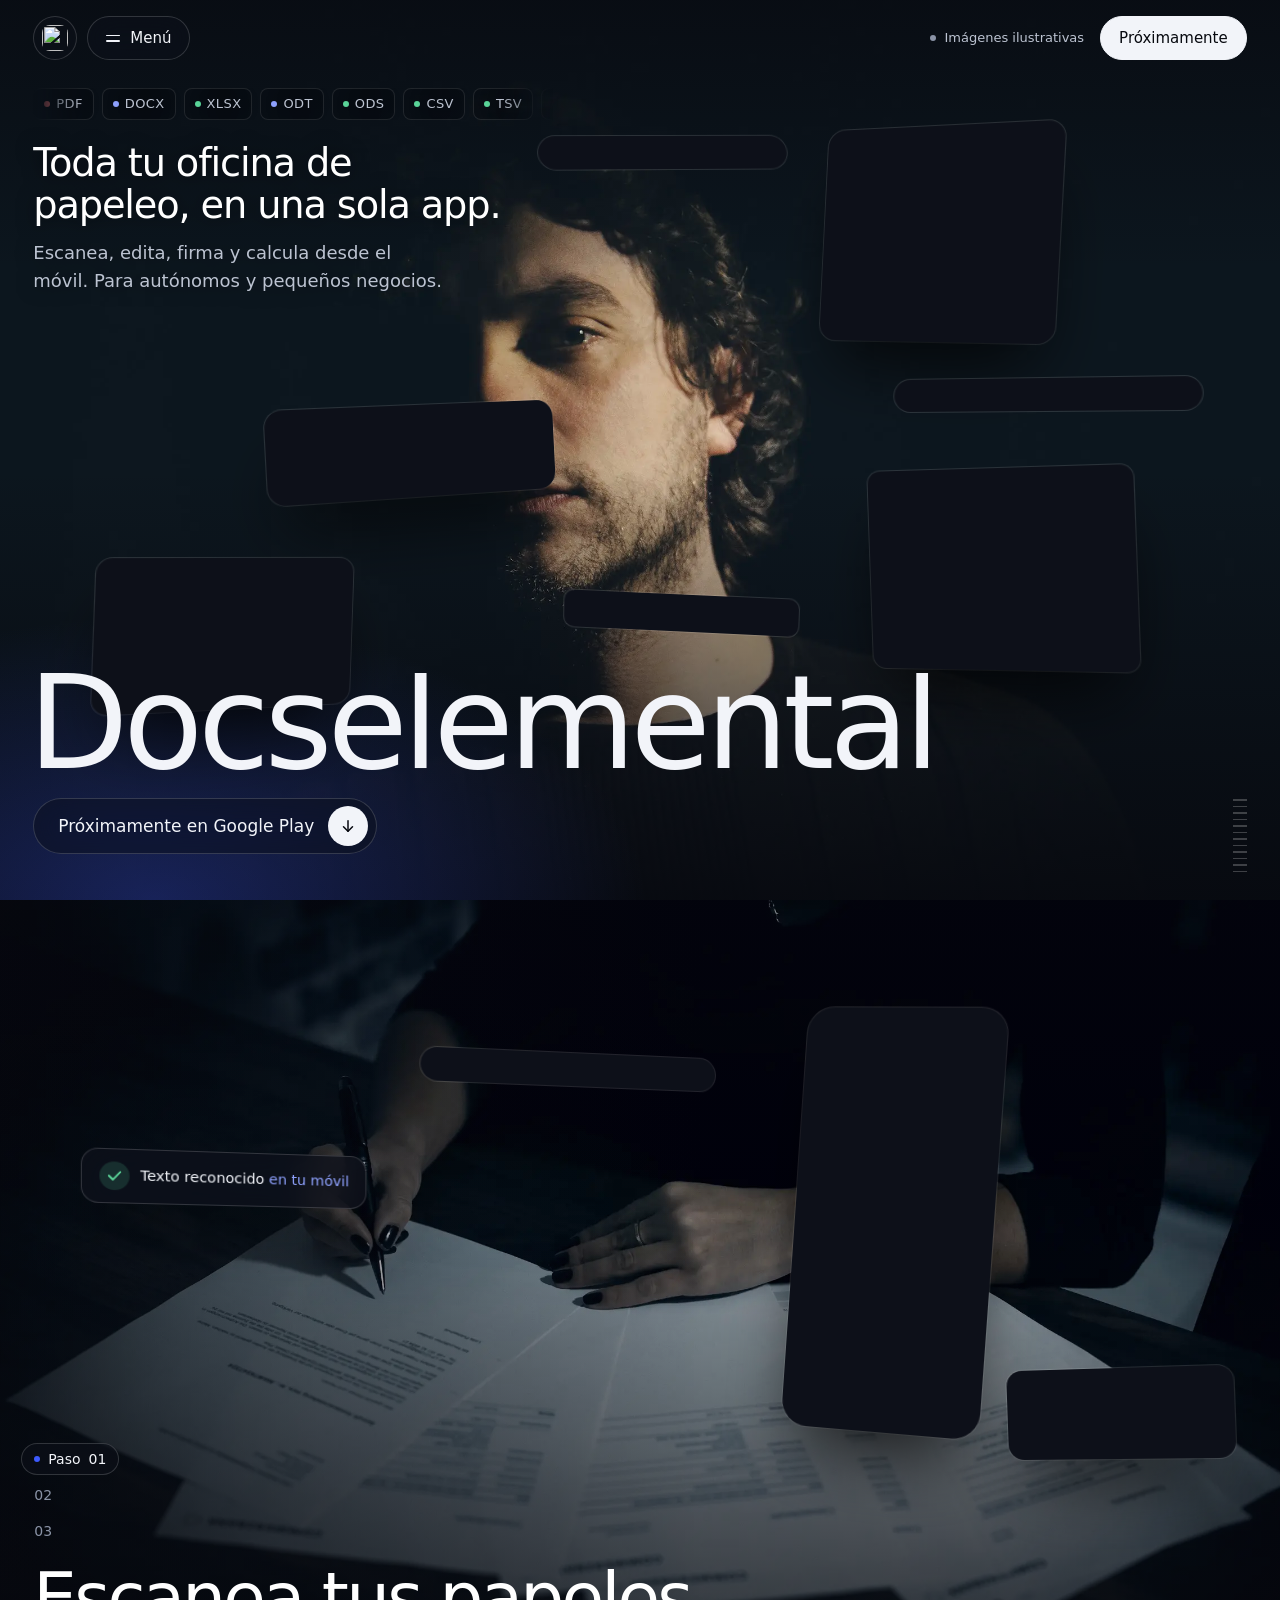
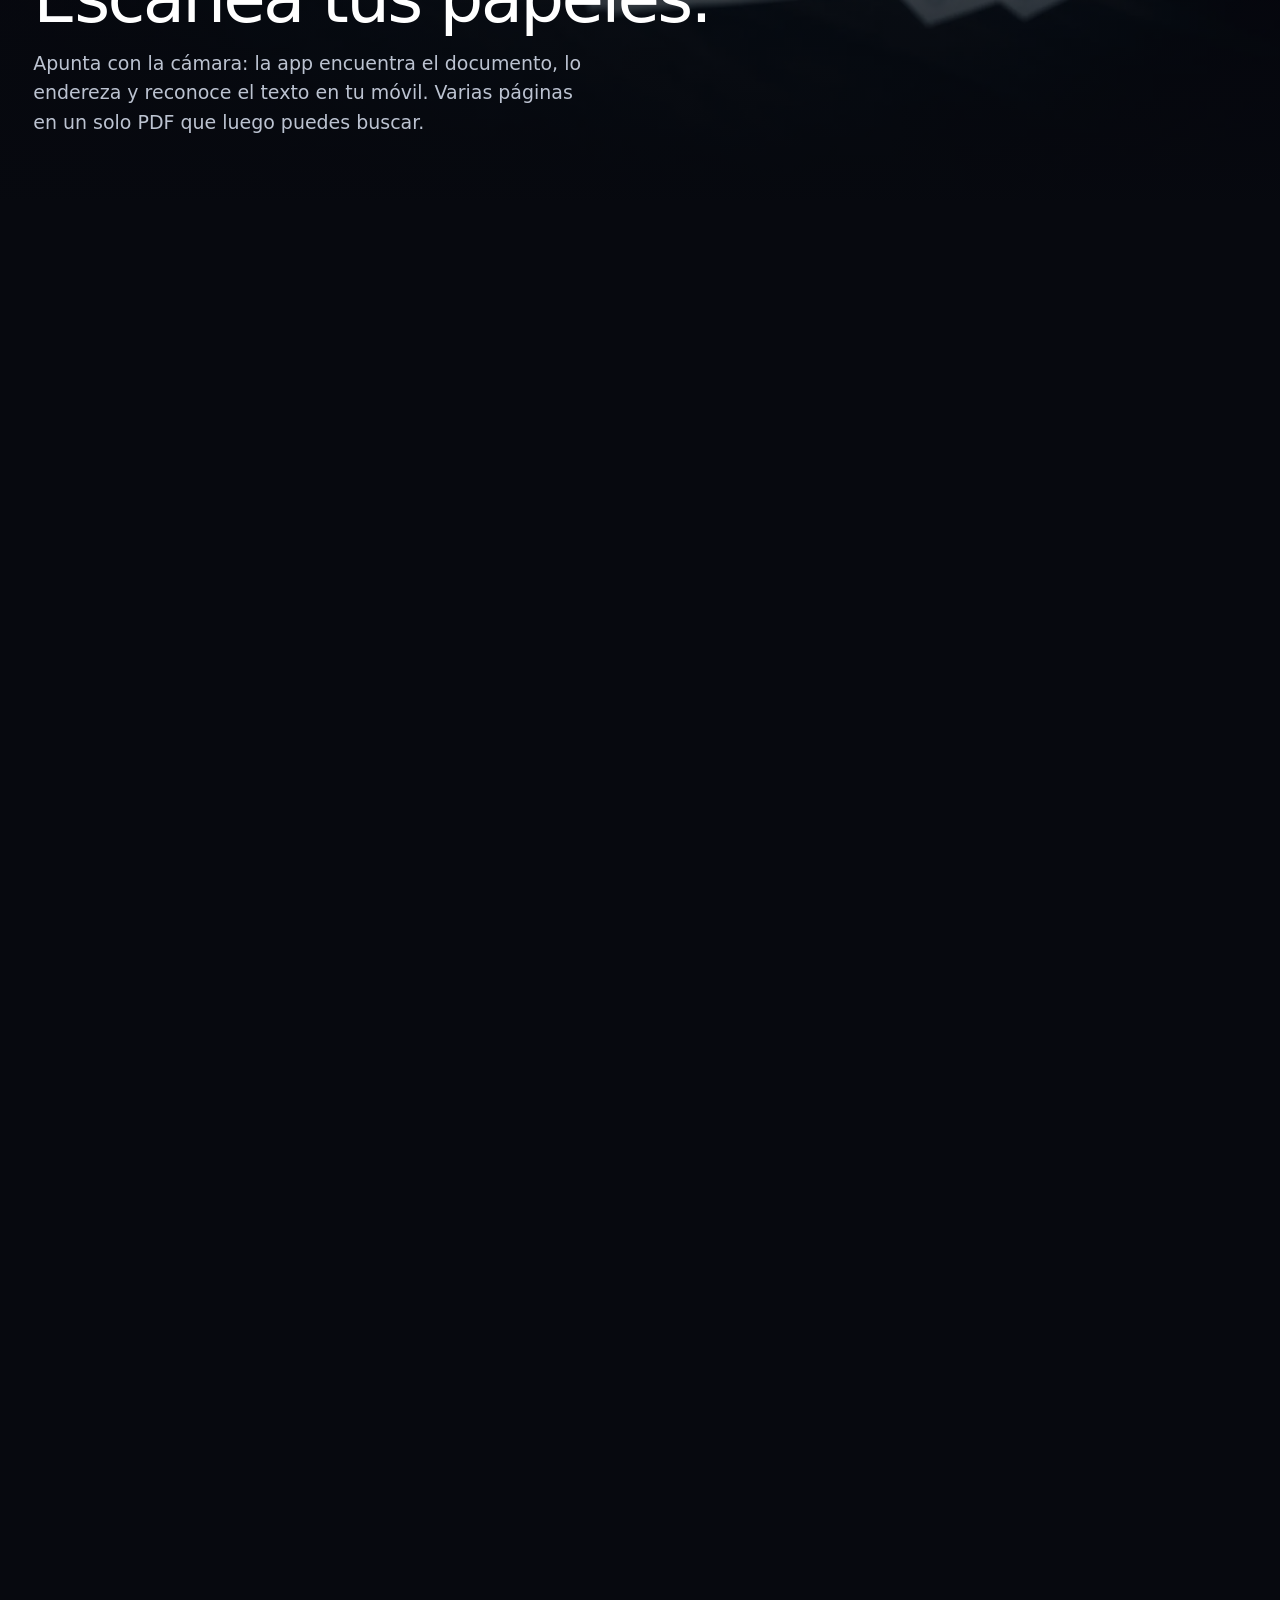
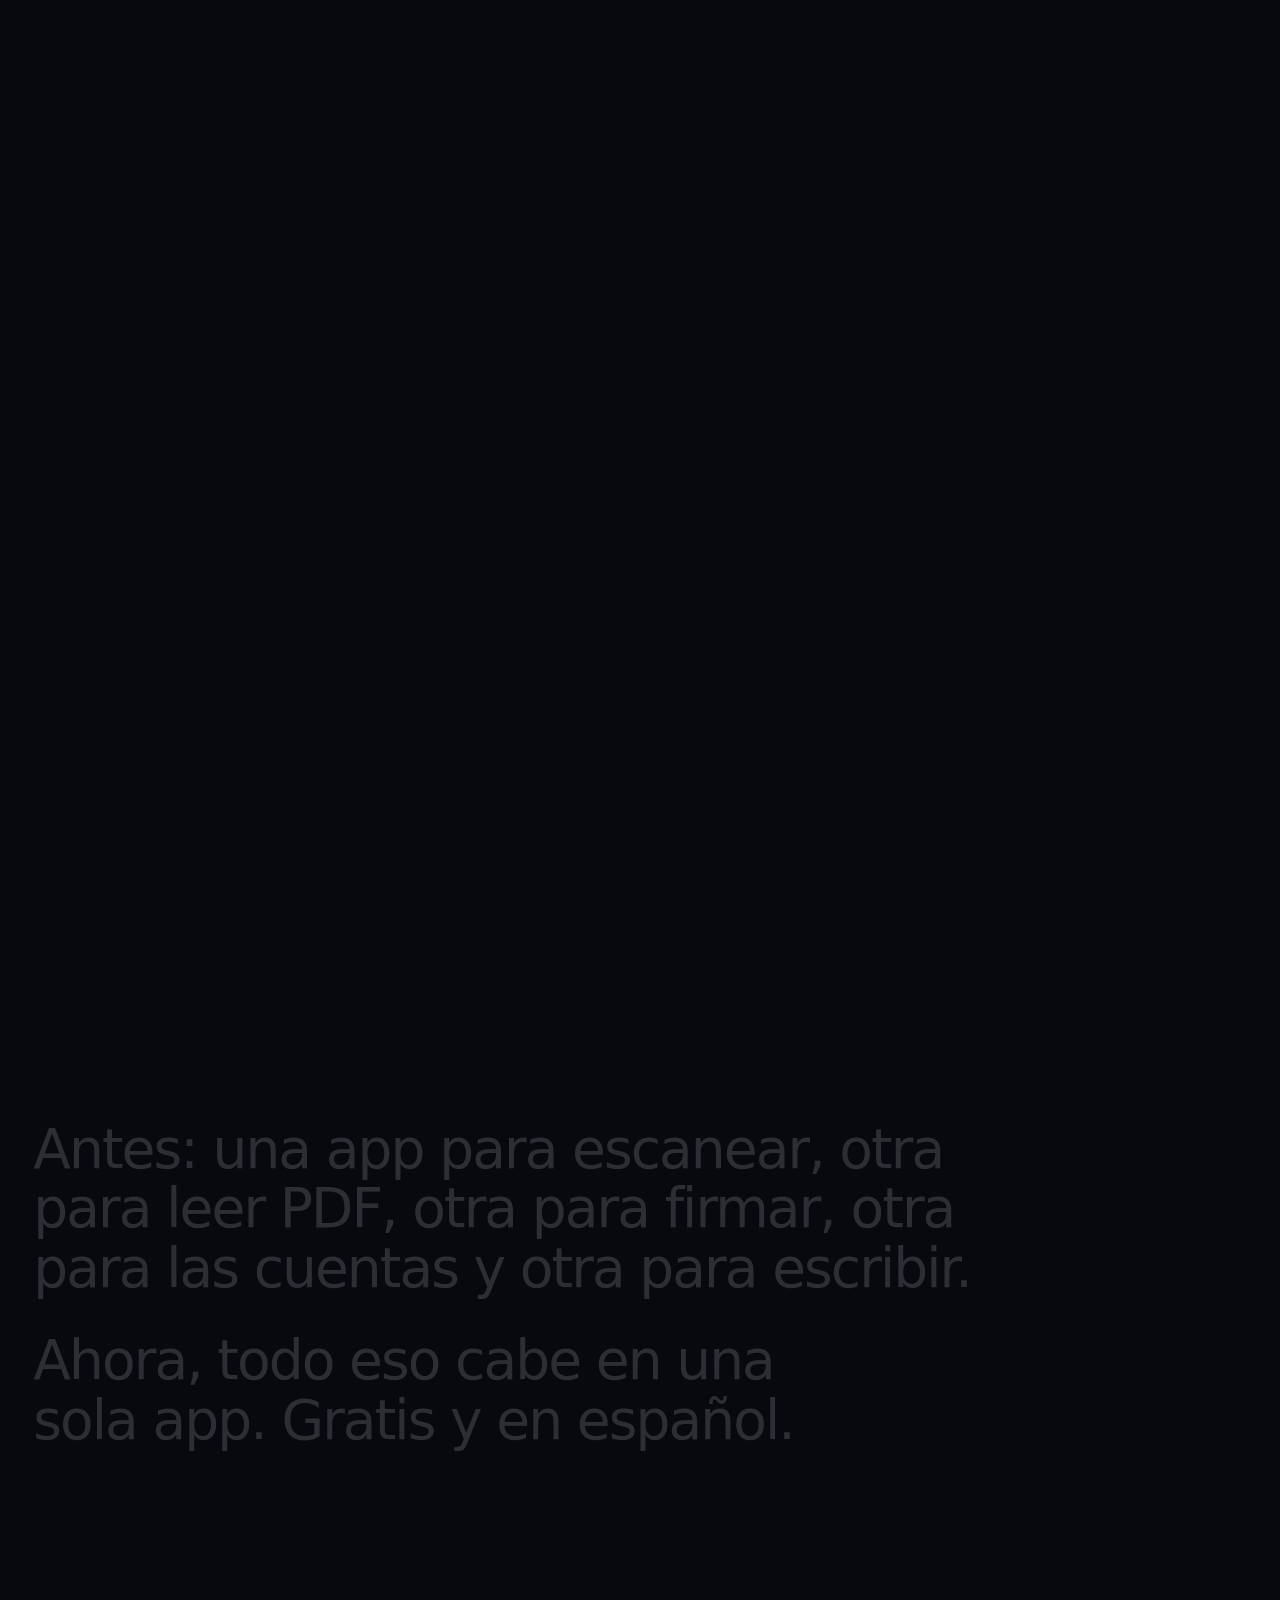
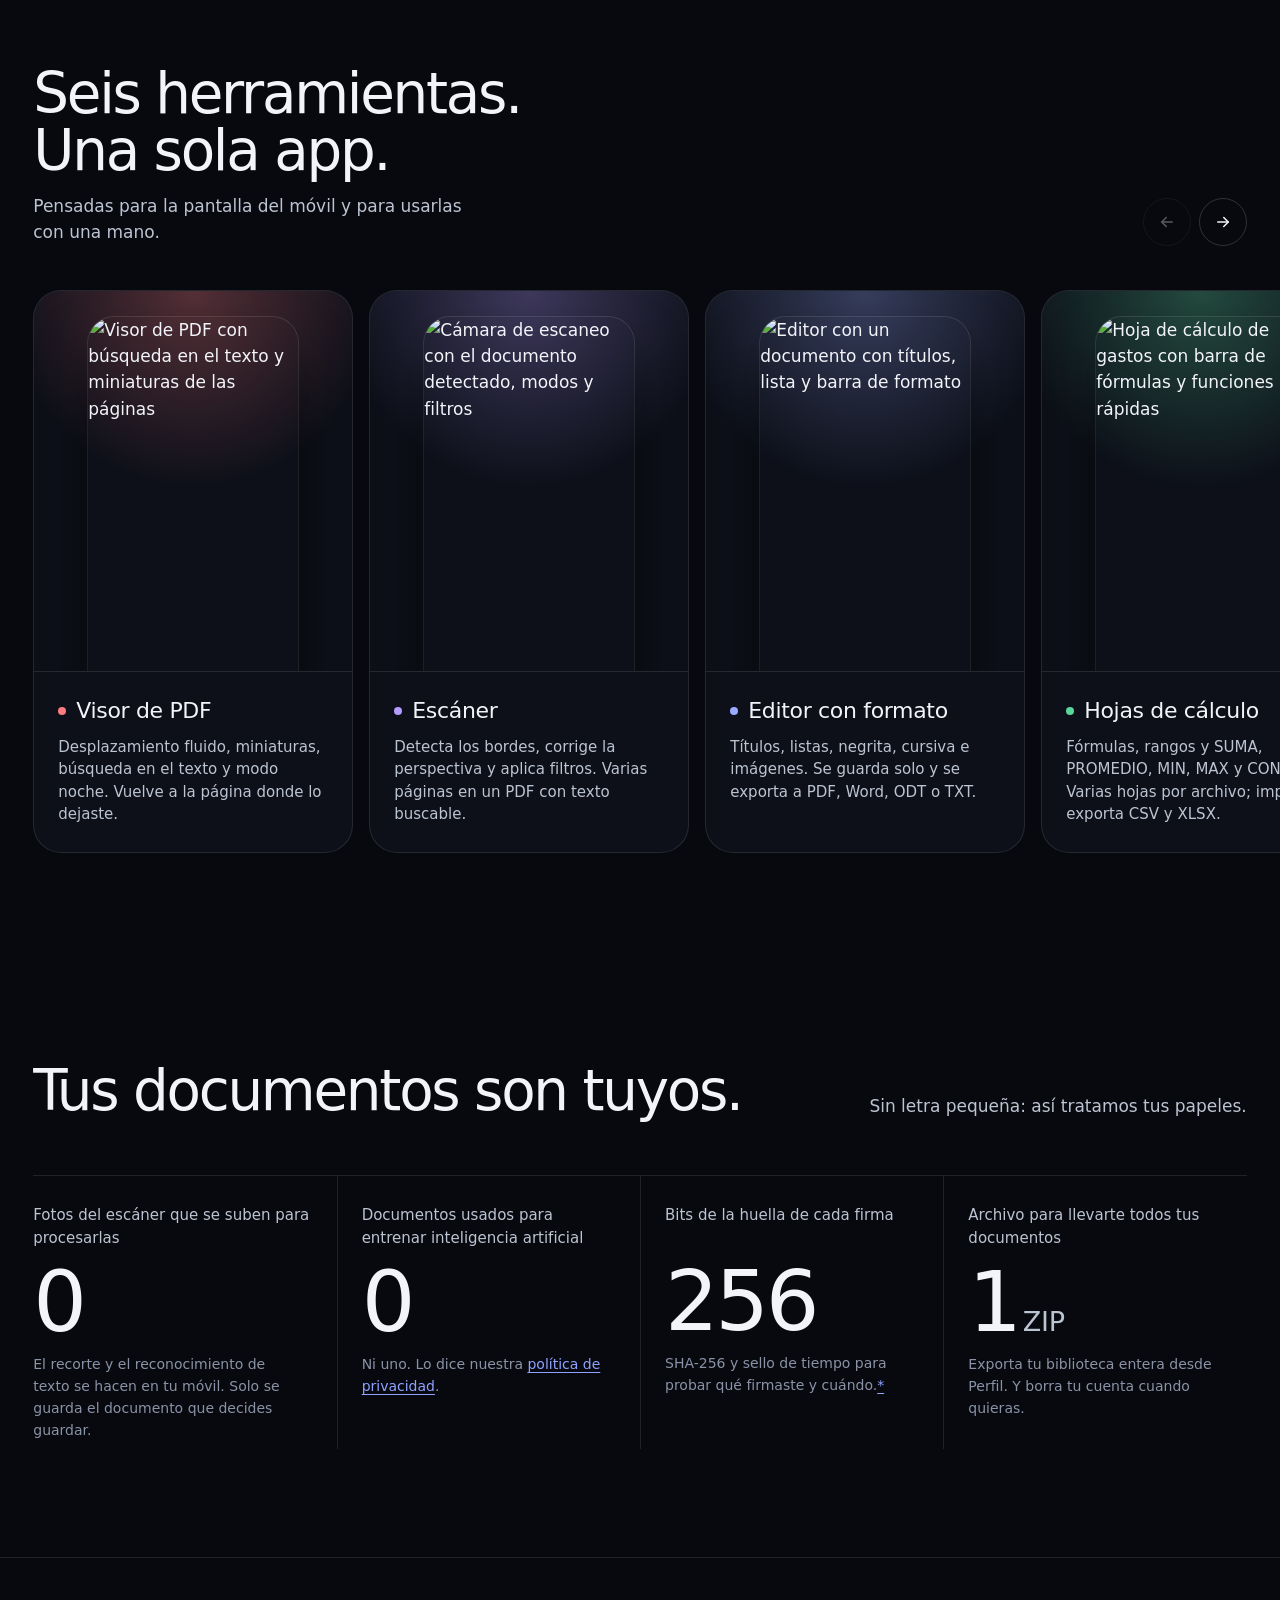
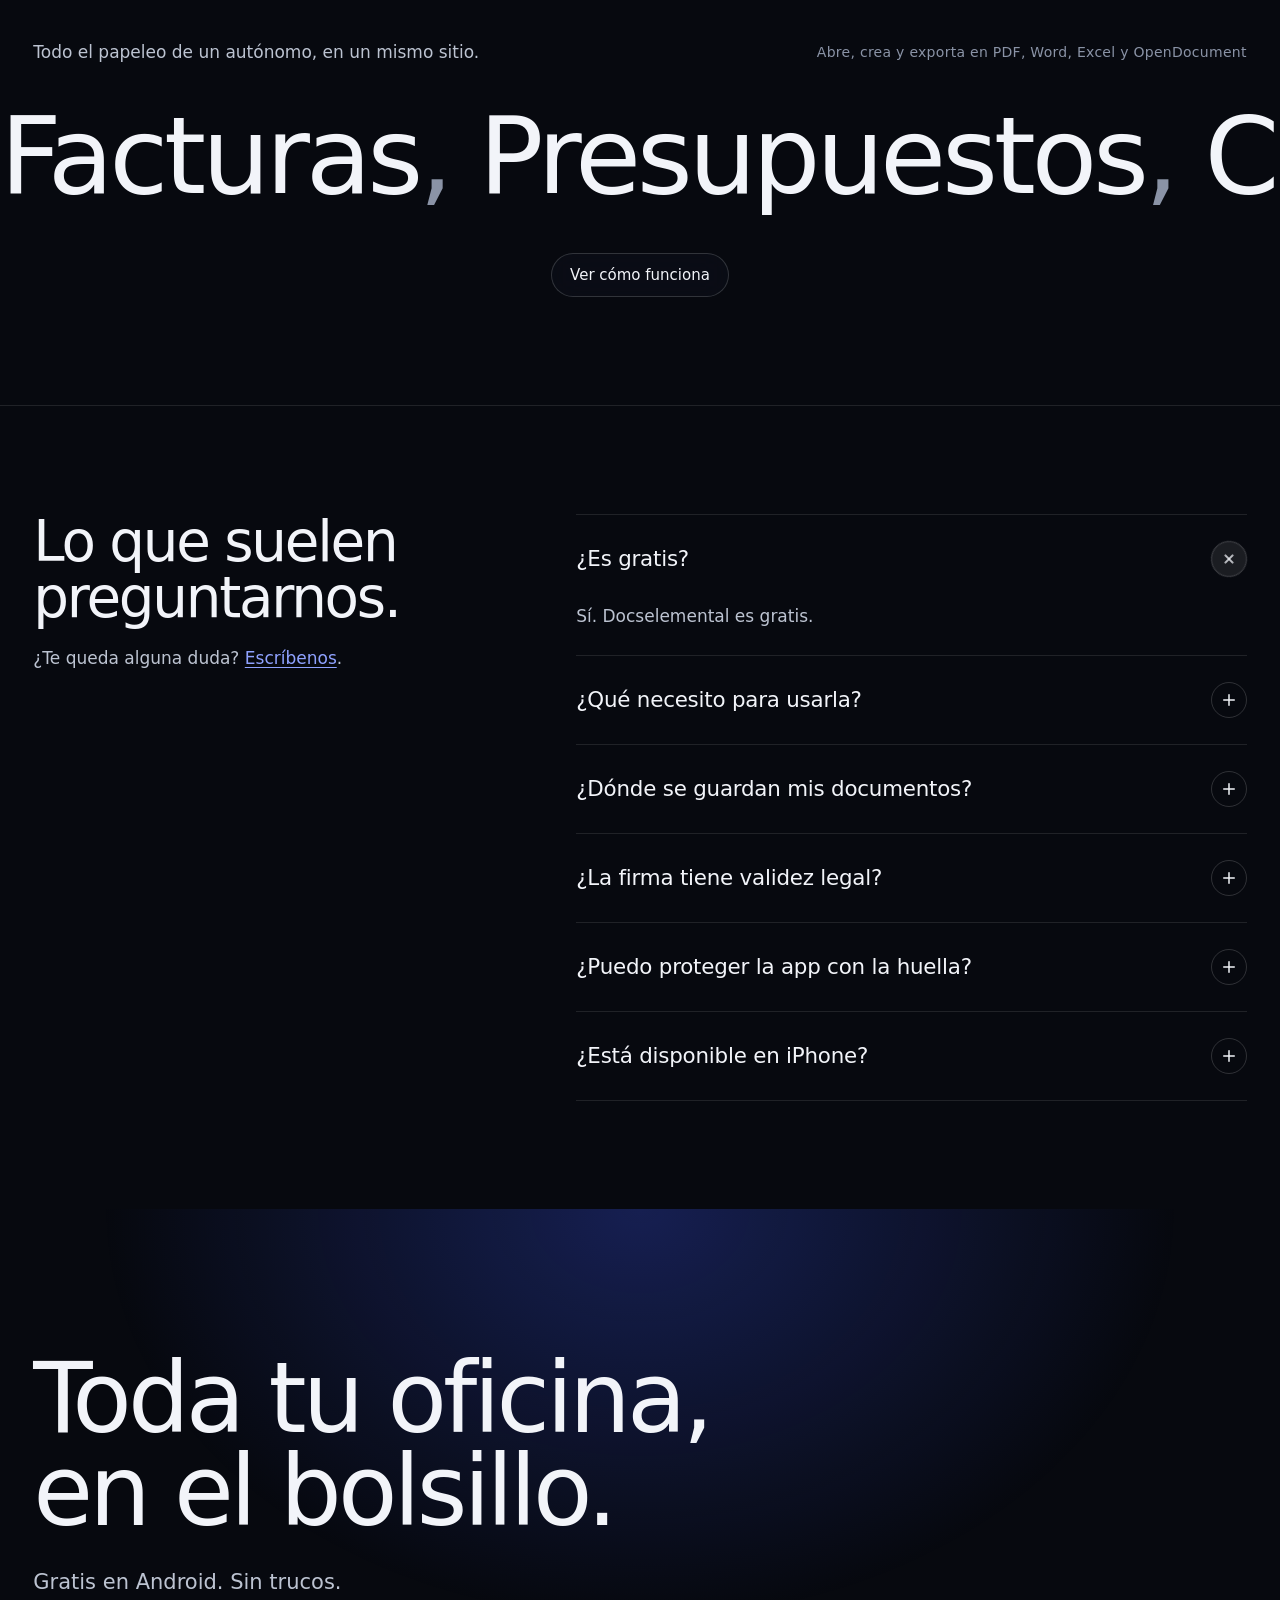
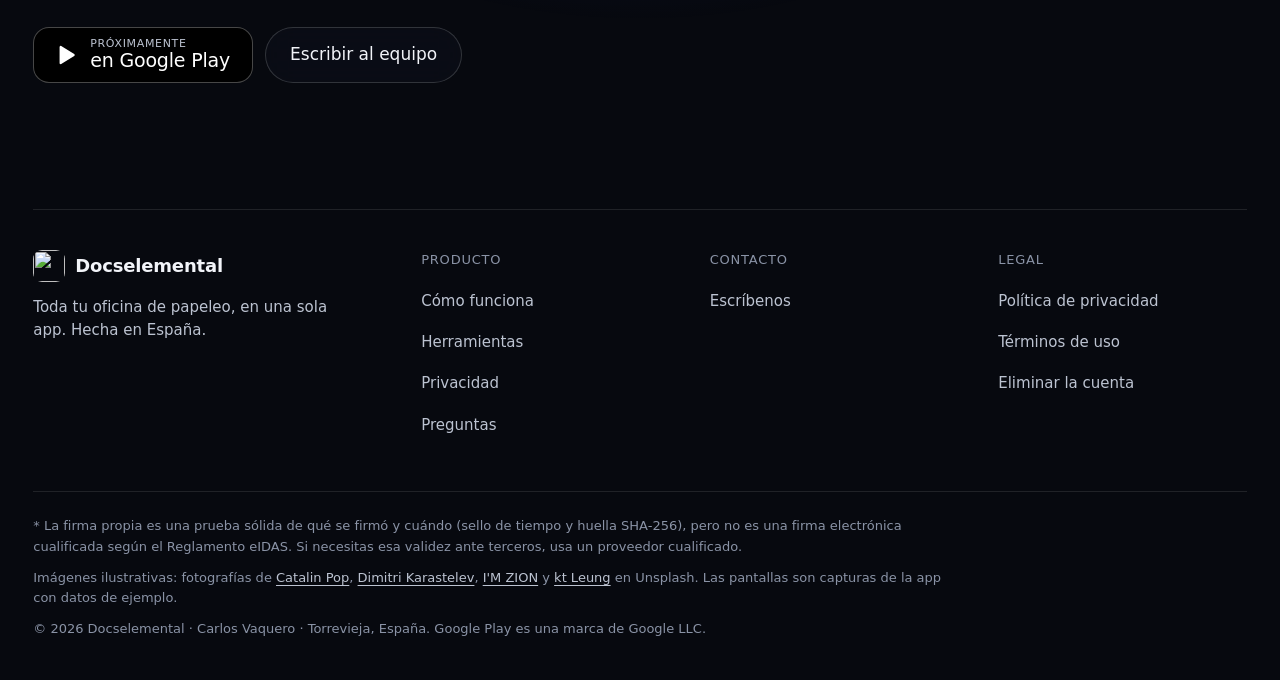
==== commit 9ab39804: "Web: interletrado de titulares a -0,04 em y CSS sin uso fuera Co-Authored-By: Claude Opus 5.5 <norep" ====
--- a/index.html
+++ b/index.html
@@ -6,4 +6,4 @@
           document.documentElement.classList.add("intro", "intro-show");
         }
       } catch (e) {}
-    </script> <link rel="preload" as="image" href="/img/portada-2400.webp" imagesrcset="/img/portada-1200.webp 1200w, /img/portada-2400.webp 2400w" imagesizes="100vw" fetchpriority="high"> <!-- Satoshi servida desde el propio sitio (sin peticiones a terceros) --><link rel="preload" href="/fonts/Satoshi-Regular.woff2" as="font" type="font/woff2" crossorigin><link rel="preload" href="/fonts/Satoshi-Medium.woff2" as="font" type="font/woff2" crossorigin><!-- Google AdSense --><script async src="https://pagead2.googlesyndication.com/pagead/js/adsbygoogle.js?client=ca-pub-4964681561803456" crossorigin="anonymous"></script><link rel="stylesheet" href="/_astro/index.BYADWBPL.css"></head> <body>   <div class="intro-screen" aria-hidden="true"> <div class="intro-tile"><img src="/logo.png" alt="" width="58" height="58"></div> <p class="intro-word">Docselemental</p> </div> <header class="bar"> <div class="bar-l"> <a class="logo-btn" href="#inicio" aria-label="Docselemental, inicio"><img src="/logo.png" alt="" width="26" height="26"></a> <button class="pill" type="button" id="menuBtn" aria-expanded="false" aria-controls="menu"> <span class="menu-ic" aria-hidden="true"><i></i><i></i></span> <span>Menú</span> </button> </div> <div class="bar-r"> <span class="bar-note">Imágenes ilustrativas</span> <a class="pill white" href="#descargar">Próximamente</a> </div> </header> <div class="menu" id="menu" role="dialog" aria-modal="true" aria-label="Menú"> <nav aria-label="Secciones"> <a href="#como-funciona">Cómo funciona</a> <a href="#herramientas">Herramientas</a> <a href="#privacidad">Privacidad</a> <a href="#preguntas">Preguntas</a> <a href="mailto:vaqueromuelacarlos@gmail.com">Contacto</a> </nav> <div class="menu-foot"> <a href="/politica-privacidad.html">Política de privacidad</a> <a href="/terminos-uso.html">Términos de uso</a> <a href="/eliminar-cuenta.html">Eliminar la cuenta</a> </div> </div> <div class="ticks" aria-hidden="true"><i></i><i></i><i></i><i></i><i></i><i></i><i></i><i></i><i></i><i></i><i></i><i></i></div> <main> <!-- PORTADA --> <section class="hero" id="inicio"> <div class="hero-photo"> <img src="/img/portada-2400.webp" srcset="/img/portada-1200.webp 1200w, /img/portada-2400.webp 2400w" sizes="100vw" alt="" width="2400" height="1600" fetchpriority="high"> </div> <div class="orbit" aria-hidden="true"> <div class="panel" style="--l:21%;--t:45%;--lm:3%;--tm:47%;--ry:24deg;--rx:0deg;--rz:-3deg;--d:26;--v:0.35;--fd:7s;--fdl:-2s;--img:url(/screens/01-menu-oscuro.webp);--cx:40;--cy:400;--cw:700;--ch:220;--r:36;--k0:1.05"> <div class="float"><div class="shot"></div></div> </div><div class="panel" style="--l:64%;--t:14%;--lm:55%;--tm:37%;--ry:-26deg;--rx:0deg;--rz:3deg;--d:34;--v:0.55;--fd:8s;--fdl:-5s;--img:url(/screens/04-firmas-oscuro.webp);--cx:40;--cy:256;--cw:700;--ch:636;--r:44;--k0:0.85"> <div class="float"><div class="shot"></div></div> </div><div class="panel" style="--l:68%;--t:52%;--lm:40%;--tm:57%;--ry:-20deg;--rx:0deg;--rz:-2deg;--d:22;--v:0.25;--fd:6.5s;--fdl:-1s;--img:url(/screens/08-hojas-oscuro.webp);--cx:30;--cy:236;--cw:720;--ch:560;--r:30;--k0:0.9;--km:0.95"> <div class="float"><div class="shot"></div></div> </div><div class="panel wide-only" style="--l:8%;--t:62%;--ry:28deg;--rx:0deg;--rz:2deg;--d:18;--v:0.2;--fd:7.5s;--fdl:-3s;--img:url(/screens/02-biblioteca-oscuro.webp);--cx:40;--cy:1000;--cw:700;--ch:420;--r:36;--k0:0.9"> <div class="float"><div class="shot"></div></div> </div><div class="panel wide-only" style="--l:70%;--t:42%;--ry:-16deg;--rx:0deg;--rz:0deg;--d:40;--v:0.45;--fd:6s;--fdl:-4s;--img:url(/screens/03-escanear.webp);--cx:86;--cy:232;--cw:616;--ch:68;--r:34;--k0:1.2"> <div class="float"><div class="shot"></div></div> </div><div class="panel wide-only" style="--l:42%;--t:15%;--ry:8deg;--rx:10deg;--rz:-2deg;--d:30;--v:0.6;--fd:6.8s;--fdl:-6s;--img:url(/screens/06-visor-pdf-oscuro.webp);--cx:40;--cy:236;--cw:700;--ch:96;--r:48;--k0:0.9"> <div class="float"><div class="shot"></div></div> </div><div class="panel wide-only" style="--l:44%;--t:66%;--ry:-6deg;--rx:-8deg;--rz:2deg;--d:16;--v:0.3;--fd:7.2s;--fdl:-1.5s;--img:url(/screens/05-perfil-oscuro.webp);--cx:44;--cy:946;--cw:692;--ch:112;--r:24;--k0:0.85"> <div class="float"><div class="shot"></div></div> </div> </div> <div class="hero-top"> <div class="ticker" aria-hidden="true"> <div class="ticker-track"> <span class="fmt" style="--c:#FF7B7F">PDF</span><span class="fmt" style="--c:#8FA2FF">DOCX</span><span class="fmt" style="--c:#5BD69A">XLSX</span><span class="fmt" style="--c:#8FA2FF">ODT</span><span class="fmt" style="--c:#5BD69A">ODS</span><span class="fmt" style="--c:#5BD69A">CSV</span><span class="fmt" style="--c:#5BD69A">TSV</span><span class="fmt" style="--c:#BCC3D1">TXT</span><span class="fmt" style="--c:#B49BFF">JPG</span><span class="fmt" style="--c:#FFB067">ZIP</span><span class="fmt" style="--c:#FF7B7F">PDF</span><span class="fmt" style="--c:#8FA2FF">DOCX</span><span class="fmt" style="--c:#5BD69A">XLSX</span><span class="fmt" style="--c:#8FA2FF">ODT</span><span class="fmt" style="--c:#5BD69A">ODS</span><span class="fmt" style="--c:#5BD69A">CSV</span><span class="fmt" style="--c:#5BD69A">TSV</span><span class="fmt" style="--c:#BCC3D1">TXT</span><span class="fmt" style="--c:#B49BFF">JPG</span><span class="fmt" style="--c:#FFB067">ZIP</span> </div> </div> <h1>Toda tu oficina de papeleo, en una sola app.</h1> <p class="hero-lede">Escanea, edita, firma y calcula desde el móvil. Para autónomos y pequeños negocios.</p> </div> <div class="hero-bottom"> <p class="wordmark" aria-hidden="true"><span style="--i:0">D</span><span style="--i:1">o</span><span style="--i:2">c</span><span style="--i:3">s</span><span style="--i:4">e</span><span style="--i:5">l</span><span style="--i:6">e</span><span style="--i:7">m</span><span style="--i:8">e</span><span style="--i:9">n</span><span style="--i:10">t</span><span style="--i:11">a</span><span style="--i:12">l</span></p> <a class="pill big" href="#descargar">Próximamente en Google Play <span class="dot"><svg class="ico" viewBox="0 0 24 24" fill="none" stroke="currentColor" stroke-width="2" stroke-linecap="round" stroke-linejoin="round" aria-hidden="true"><path d="M12 5v14"/><path d="m6 13 6 6 6-6"/></svg></span></a> </div> </section> <!-- PASOS --> <section class="steps" id="como-funciona" aria-label="Cómo funciona"> <div class="stage"> <article class="step on" id="paso-1" style="--op:50% 60%;--opm:50% 50%"> <div class="step-photo"> <img src="/img/paso-1-2400.webp" srcset="/img/paso-1-1200.webp 1200w, /img/paso-1-2400.webp 2400w" sizes="100vw" alt="" width="2400" height="1600" loading="eager" decoding="async"> </div> <div class="orbit" aria-hidden="true"> <div class="panel" style="--l:62%;--t:12%;--lm:54%;--tm:10%;--ry:-16deg;--rx:0deg;--rz:4deg;--d:26;--v:0;--fd:7s;--fdl:0s;--img:url(/screens/03-escanear.webp);--cx:0;--cy:0;--cw:780;--ch:1688;--r:96;--k0:0.6;--km:0.7"> <div class="float"><div class="shot"></div></div> </div><div class="panel" style="--l:33%;--t:17%;--lm:5%;--tm:53%;--ry:12deg;--rx:0deg;--rz:0deg;--d:22;--v:0;--fd:6.5s;--fdl:-2s;--img:url(/screens/03-escanear.webp);--cx:86;--cy:232;--cw:616;--ch:68;--r:34;--k0:1.15;--km:1.3"> <div class="float"><div class="shot"></div></div> </div><div class="panel wide-only" style="--l:79%;--t:52%;--ry:-18deg;--rx:0deg;--rz:-2deg;--d:18;--v:0;--fd:7.5s;--fdl:-2s;--img:url(/screens/03-escanear.webp);--cx:80;--cy:1100;--cw:640;--ch:270;--r:40;--k0:0.8"> <div class="float"><div class="shot"></div></div> </div><div class="panel wide-only" style="--l:7%;--t:28%;--ry:14deg;--rx:0deg;--rz:0deg;--d:30;--v:0;--fd:6s;--fdl:-3s"> <div class="float"><div class="card"><span class="ok"><svg class="ico" viewBox="0 0 24 24" fill="none" stroke="currentColor" stroke-width="2.4" stroke-linecap="round" stroke-linejoin="round"><path d="m5 12 5 5 9-10"/></svg></span><span>Texto reconocido <span class="k">en tu móvil</span></span></div></div> </div> </div> <div class="step-copy"> <p class="sr">Paso 1 de 3</p> <h2>Escanea tus papeles.</h2> <p>Apunta con la cámara: la app encuentra el documento, lo endereza y reconoce el texto en tu móvil. Varias páginas en un solo PDF que luego puedes buscar.</p> </div> </article><article class="step" id="paso-2" style="--op:40% 50%;--opm:30% 50%"> <div class="step-photo"> <img src="/img/paso-2-2400.webp" srcset="/img/paso-2-1200.webp 1200w, /img/paso-2-2400.webp 2400w" sizes="100vw" alt="" width="2400" height="1600" loading="lazy" decoding="async"> </div> <div class="orbit" aria-hidden="true"> <div class="panel" style="--l:57%;--t:11%;--lm:40%;--tm:11%;--ry:-18deg;--rx:0deg;--rz:2deg;--d:24;--v:0;--fd:7s;--fdl:0s;--img:url(/screens/07-editor-oscuro.webp);--cx:30;--cy:250;--cw:720;--ch:760;--r:40;--k0:0.82;--km:0.85"> <div class="float"><div class="shot"></div></div> </div><div class="panel wide-only" style="--l:77%;--t:37%;--ry:-24deg;--rx:0deg;--rz:-3deg;--d:34;--v:0;--fd:8s;--fdl:-4s;--img:url(/screens/04-firmas-oscuro.webp);--cx:40;--cy:256;--cw:700;--ch:636;--r:44;--k0:0.78"> <div class="float"><div class="shot"></div></div> </div><div class="panel" style="--l:55%;--t:66%;--lm:5%;--tm:50%;--ry:-10deg;--rx:0deg;--rz:0deg;--d:20;--v:0;--fd:6s;--fdl:-2s"> <div class="float"><div class="card"><span class="ok"><svg class="ico" viewBox="0 0 24 24" fill="none" stroke="currentColor" stroke-width="2.4" stroke-linecap="round" stroke-linejoin="round"><path d="m5 12 5 5 9-10"/></svg></span><span>Firmado · <code>SHA-256 a3f9…c21e</code></span></div></div> </div> </div> <div class="step-copy"> <p class="sr">Paso 2 de 3</p> <h2>Edita y firma.</h2> <p>Texto con formato, hojas con fórmulas y tu firma lista para cualquier PDF, con sello de tiempo y huella SHA-256<sup><a href="#nota-firma" aria-label="Nota sobre la firma">*</a></sup>. Y si firma otra persona, se lo pides por correo.</p> </div> </article><article class="step" id="paso-3" style="--op:45% 40%;--opm:38% 40%"> <div class="step-photo"> <img src="/img/paso-3-2400.webp" srcset="/img/paso-3-1200.webp 1200w, /img/paso-3-2400.webp 2400w" sizes="100vw" alt="" width="2400" height="1600" loading="lazy" decoding="async"> </div> <div class="orbit" aria-hidden="true"> <div class="panel" style="--l:58%;--t:18%;--lm:5%;--tm:13%;--ry:-12deg;--rx:0deg;--rz:0deg;--d:28;--v:0;--fd:6.5s;--fdl:0s"> <div class="float"><div class="card"><span class="ok"><svg class="ico" viewBox="0 0 24 24" fill="none" stroke="currentColor" stroke-width="2.4" stroke-linecap="round" stroke-linejoin="round"><path d="m5 12 5 5 9-10"/></svg></span><span>Exportado a la Biblioteca y al dispositivo</span></div></div> </div><div class="panel" style="--l:66%;--t:32%;--lm:30%;--tm:24%;--ry:-22deg;--rx:0deg;--rz:2deg;--d:20;--v:0;--fd:7.5s;--fdl:-3s;--img:url(/screens/02-biblioteca-oscuro.webp);--cx:40;--cy:1000;--cw:700;--ch:420;--r:36;--k0:0.95;--km:0.95"> <div class="float"><div class="shot"></div></div> </div><div class="panel wide-only" style="--l:60%;--t:66%;--ry:-10deg;--rx:0deg;--rz:0deg;--d:16;--v:0;--fd:8s;--fdl:-5s"> <div class="float"><div class="chips"><span class="fmt" style="--c:#FF7B7F">PDF</span><span class="fmt" style="--c:#8FA2FF">DOCX</span><span class="fmt" style="--c:#8FA2FF">ODT</span><span class="fmt" style="--c:#BCC3D1">TXT</span><span class="fmt" style="--c:#5BD69A">XLSX</span><span class="fmt" style="--c:#5BD69A">ODS</span><span class="fmt" style="--c:#5BD69A">CSV</span><span class="fmt" style="--c:#5BD69A">TSV</span></div></div> </div> </div> <div class="step-copy"> <p class="sr">Paso 3 de 3</p> <h2>Exporta y comparte.</h2> <p>Exporta a PDF, Word, Excel u OpenDocument. La copia se queda en tu Biblioteca y, si quieres, también en el móvil. Comparte varios archivos de una vez.</p> </div> </article> <div class="step-nav" aria-label="Pasos"> <button type="button" data-step="0" aria-label="Paso 1: Escanea" aria-current="step"> <span class="lbl">Paso</span> 01 </button><button type="button" data-step="1" aria-label="Paso 2: Edita y firma"> <span class="lbl">Paso</span> 02 </button><button type="button" data-step="2" aria-label="Paso 3: Exporta y comparte"> <span class="lbl">Paso</span> 03 </button> </div> </div> </section> <!-- CONTRASTE --> <section class="contrast" aria-label="Antes y ahora"> <p class="a"><span class="w">Antes:</span> <span class="w">una</span> <span class="w">app</span> <span class="w">para</span> <span class="w">escanear,</span> <span class="w">otra</span> <span class="w">para</span> <span class="w">leer</span> <span class="w">PDF,</span> <span class="w">otra</span> <span class="w">para</span> <span class="w">firmar,</span> <span class="w">otra</span> <span class="w">para</span> <span class="w">las</span> <span class="w">cuentas</span> <span class="w">y</span> <span class="w">otra</span> <span class="w">para</span> <span class="w">escribir.</span> </p> <p class="b"><span class="w">Ahora,</span> <span class="w">todo</span> <span class="w">eso</span> <span class="w">cabe</span> <span class="w">en</span> <span class="w">una</span> <span class="w">sola</span> <span class="w">app.</span> <span class="w">Gratis</span> <span class="w">y</span> <span class="w">en</span> <span class="w">español.</span> </p> </section> <!-- HERRAMIENTAS --> <section class="tools" id="herramientas"> <div class="sec-head"> <div> <h2>Seis herramientas.<br>Una sola app.</h2> <p>Pensadas para la pantalla del móvil y para usarlas con una mano.</p> </div> <div class="arrows"> <button type="button" id="prevTool" aria-label="Herramienta anterior" disabled><svg class="ico" viewBox="0 0 24 24" fill="none" stroke="currentColor" stroke-width="2" stroke-linecap="round" stroke-linejoin="round" aria-hidden="true"><path d="M19 12H5"></path><path d="m11 18-6-6 6-6"></path></svg></button> <button type="button" id="nextTool" aria-label="Herramienta siguiente"><svg class="ico" viewBox="0 0 24 24" fill="none" stroke="currentColor" stroke-width="2" stroke-linecap="round" stroke-linejoin="round" aria-hidden="true"><path d="M5 12h14"></path><path d="m13 6 6 6-6 6"></path></svg></button> </div> </div> <div class="track" id="toolTrack" tabindex="0" aria-label="Herramientas de la app"> <article class="tool" style="--c:#FF7B7F"> <div class="tool-shot"><img src="/screens/06-visor-pdf-oscuro.webp" alt="Visor de PDF con búsqueda en el texto y miniaturas de las páginas" width="780" height="1688" loading="lazy" decoding="async"></div> <div class="tool-txt"> <h3>Visor de PDF</h3> <p>Desplazamiento fluido, miniaturas, búsqueda en el texto y modo noche. Vuelve a la página donde lo dejaste.</p> </div> </article><article class="tool" style="--c:#B49BFF"> <div class="tool-shot"><img src="/screens/03-escanear.webp" alt="Cámara de escaneo con el documento detectado, modos y filtros" width="780" height="1688" loading="lazy" decoding="async"></div> <div class="tool-txt"> <h3>Escáner</h3> <p>Detecta los bordes, corrige la perspectiva y aplica filtros. Varias páginas en un PDF con texto buscable.</p> </div> </article><article class="tool" style="--c:#9AABFF"> <div class="tool-shot"><img src="/screens/07-editor-oscuro.webp" alt="Editor con un documento con títulos, lista y barra de formato" width="780" height="1688" loading="lazy" decoding="async"></div> <div class="tool-txt"> <h3>Editor con formato</h3> <p>Títulos, listas, negrita, cursiva e imágenes. Se guarda solo y se exporta a PDF, Word, ODT o TXT.</p> </div> </article><article class="tool" style="--c:#5BD69A"> <div class="tool-shot"><img src="/screens/08-hojas-oscuro.webp" alt="Hoja de cálculo de gastos con barra de fórmulas y funciones rápidas" width="780" height="1688" loading="lazy" decoding="async"></div> <div class="tool-txt"> <h3>Hojas de cálculo</h3> <p>Fórmulas, rangos y SUMA, PROMEDIO, MIN, MAX y CONTAR. Varias hojas por archivo; importa y exporta CSV y XLSX.</p> </div> </article><article class="tool" style="--c:#FFB067"> <div class="tool-shot"><img src="/screens/04-firmas-oscuro.webp" alt="Pantalla Firmas con la firma guardada y documentos por firmar" width="780" height="1688" loading="lazy" decoding="async"></div> <div class="tool-txt"> <h3>Firma propia</h3> <p>Dibuja tu firma una vez y úsala en cualquier PDF. También puedes pedir la firma a otra persona por correo.</p> </div> </article><article class="tool" style="--c:#4FD3E3"> <div class="tool-shot"><img src="/screens/02-biblioteca-oscuro.webp" alt="Biblioteca con carpetas de colores y la lista de archivos" width="780" height="1688" loading="lazy" decoding="async"></div> <div class="tool-txt"> <h3>Biblioteca</h3> <p>Carpetas de colores, filtros, papelera y búsqueda dentro del texto de tus documentos.</p> </div> </article> </div> </section> <!-- PRIVACIDAD --> <section class="facts" id="privacidad"> <div class="facts-head"> <h2>Tus documentos son tuyos.</h2> <p>Sin letra pequeña: así tratamos tus papeles.</p> </div> <div class="facts-grid"> <div class="fact"> <p class="lbl">Fotos del escáner que se suben para procesarlas</p> <p class="num" data-n="0">0</p> <p class="sub">El recorte y el reconocimiento de texto se hacen en tu móvil. Solo se guarda el documento que decides guardar.</p> </div> <div class="fact"> <p class="lbl">Documentos usados para entrenar inteligencia artificial</p> <p class="num" data-n="0">0</p> <p class="sub">Ni uno. Lo dice nuestra <a href="/politica-privacidad.html">política de privacidad</a>.</p> </div> <div class="fact"> <p class="lbl">Bits de la huella de cada firma</p> <p class="num" data-n="256">256</p> <p class="sub">SHA-256 y sello de tiempo para probar qué firmaste y cuándo.<a href="#nota-firma" aria-label="Nota sobre la firma">*</a></p> </div> <div class="fact"> <p class="lbl">Archivo para llevarte todos tus documentos</p> <p class="num" data-n="1">1<small>ZIP</small></p> <p class="sub">Exporta tu biblioteca entera desde Perfil. Y borra tu cuenta cuando quieras.</p> </div> </div> </section> <!-- PAPELEO --> <section class="papers" aria-label="El papeleo de un autónomo"> <div class="papers-cap"> <p>Todo el papeleo de un autónomo, en un mismo sitio.</p> <span>Abre, crea y exporta en PDF, Word, Excel y OpenDocument</span> </div> <div class="marquee" aria-hidden="true"> <p>Facturas<em>, </em>Presupuestos<em>, </em>Contratos<em>, </em>Albaranes<em>, </em>Tickets<em>, </em>Recibos<em>, </em>Nóminas<em>, </em>Modelo 303<em>, </em></p><p>Facturas<em>, </em>Presupuestos<em>, </em>Contratos<em>, </em>Albaranes<em>, </em>Tickets<em>, </em>Recibos<em>, </em>Nóminas<em>, </em>Modelo 303<em>, </em></p> </div> <p class="sr">Facturas, Presupuestos, Contratos, Albaranes, Tickets, Recibos, Nóminas, Modelo 303.</p> <div class="papers-more"><a class="pill" href="#como-funciona">Ver cómo funciona</a></div> </section> <!-- PREGUNTAS --> <section class="faq" id="preguntas"> <div class="faq-l"> <h2>Lo que suelen preguntarnos.</h2> <p>¿Te queda alguna duda? <a href="mailto:vaqueromuelacarlos@gmail.com">Escríbenos</a>.</p> </div> <div class="faq-list"> <div class="qa open"> <h3> <button type="button" aria-expanded="true" aria-controls="faq-0" id="faq-q-0"> <span>¿Es gratis?</span> <span class="plus" aria-hidden="true"><svg class="ico" viewBox="0 0 24 24" fill="none" stroke="currentColor" stroke-width="2" stroke-linecap="round"><path d="M12 5v14"></path><path d="M5 12h14"></path></svg></span> </button> </h3> <div class="qa-a" id="faq-0" role="region" aria-labelledby="faq-q-0"><div><p>Sí. Docselemental es gratis.</p></div></div> </div><div class="qa"> <h3> <button type="button" aria-expanded="false" aria-controls="faq-1" id="faq-q-1"> <span>¿Qué necesito para usarla?</span> <span class="plus" aria-hidden="true"><svg class="ico" viewBox="0 0 24 24" fill="none" stroke="currentColor" stroke-width="2" stroke-linecap="round"><path d="M12 5v14"></path><path d="M5 12h14"></path></svg></span> </button> </h3> <div class="qa-a" id="faq-1" role="region" aria-labelledby="faq-q-1"><div><p>Un móvil Android 7.0 o superior y una cuenta: con correo y contraseña, con Google o con un código que te llega por correo.</p></div></div> </div><div class="qa"> <h3> <button type="button" aria-expanded="false" aria-controls="faq-2" id="faq-q-2"> <span>¿Dónde se guardan mis documentos?</span> <span class="plus" aria-hidden="true"><svg class="ico" viewBox="0 0 24 24" fill="none" stroke="currentColor" stroke-width="2" stroke-linecap="round"><path d="M12 5v14"></path><path d="M5 12h14"></path></svg></span> </button> </h3> <div class="qa-a" id="faq-2" role="region" aria-labelledby="faq-q-2"><div><p>En tu cuenta privada en la nube: solo tú puedes verlos con tu sesión. Puedes exportarlos todos en un ZIP o borrarlos con tu cuenta cuando quieras.</p></div></div> </div><div class="qa"> <h3> <button type="button" aria-expanded="false" aria-controls="faq-3" id="faq-q-3"> <span>¿La firma tiene validez legal?</span> <span class="plus" aria-hidden="true"><svg class="ico" viewBox="0 0 24 24" fill="none" stroke="currentColor" stroke-width="2" stroke-linecap="round"><path d="M12 5v14"></path><path d="M5 12h14"></path></svg></span> </button> </h3> <div class="qa-a" id="faq-3" role="region" aria-labelledby="faq-q-3"><div><p>Es una prueba sólida de qué firmaste y cuándo (sello de tiempo y huella SHA-256), pero no es una firma electrónica cualificada según el Reglamento eIDAS.</p></div></div> </div><div class="qa"> <h3> <button type="button" aria-expanded="false" aria-controls="faq-4" id="faq-q-4"> <span>¿Puedo proteger la app con la huella?</span> <span class="plus" aria-hidden="true"><svg class="ico" viewBox="0 0 24 24" fill="none" stroke="currentColor" stroke-width="2" stroke-linecap="round"><path d="M12 5v14"></path><path d="M5 12h14"></path></svg></span> </button> </h3> <div class="qa-a" id="faq-4" role="region" aria-labelledby="faq-q-4"><div><p>Sí. Activa «Bloqueo con huella» en Perfil y la app te pedirá la huella (o el PIN del móvil) al abrirla.</p></div></div> </div><div class="qa"> <h3> <button type="button" aria-expanded="false" aria-controls="faq-5" id="faq-q-5"> <span>¿Está disponible en iPhone?</span> <span class="plus" aria-hidden="true"><svg class="ico" viewBox="0 0 24 24" fill="none" stroke="currentColor" stroke-width="2" stroke-linecap="round"><path d="M12 5v14"></path><path d="M5 12h14"></path></svg></span> </button> </h3> <div class="qa-a" id="faq-5" role="region" aria-labelledby="faq-q-5"><div><p>Por ahora solo en Android.</p></div></div> </div> </div> </section> </main>  <footer class="end" id="descargar"> <div class="end-cta"> <h2>Toda tu oficina, en el bolsillo.</h2> <p>Gratis en Android. Sin trucos.</p> <div class="end-actions"> <span class="badge"> <svg width="26" height="26" viewBox="0 0 24 24" fill="currentColor" aria-hidden="true"><path d="M7 4.5v15a1 1 0 0 0 1.5.86l12-7.5a1 1 0 0 0 0-1.72l-12-7.5A1 1 0 0 0 7 4.5Z"></path></svg> <span><small>Próximamente</small><b>en Google Play</b></span> </span> <a class="pill big" href="mailto:vaqueromuelacarlos@gmail.com" style="padding:0 24px">Escribir al equipo</a> </div> </div> <div class="foot"> <div class="foot-brand"> <a href="#inicio"><img src="/logo.png" alt="" width="32" height="32">Docselemental</a> <p>Toda tu oficina de papeleo, en una sola app. Hecha en España.</p> </div> <div> <h3>Producto</h3> <ul> <li><a href="#como-funciona">Cómo funciona</a></li> <li><a href="#herramientas">Herramientas</a></li> <li><a href="#privacidad">Privacidad</a></li> <li><a href="#preguntas">Preguntas</a></li> </ul> </div> <div> <h3>Contacto</h3> <ul> <li><a href="mailto:vaqueromuelacarlos@gmail.com">Escríbenos</a></li> </ul> </div> <div> <h3>Legal</h3> <ul> <li><a href="/politica-privacidad.html">Política de privacidad</a></li> <li><a href="/terminos-uso.html">Términos de uso</a></li> <li><a href="/eliminar-cuenta.html">Eliminar la cuenta</a></li> </ul> </div> </div> <div class="legal"> <p id="nota-firma">* La firma propia es una prueba sólida de qué se firmó y cuándo (sello de tiempo y huella SHA-256), pero no es una firma electrónica cualificada según el Reglamento eIDAS. Si necesitas esa validez ante terceros, usa un proveedor cualificado.</p> <p>Imágenes ilustrativas: fotografías de <a href="https://unsplash.com/photos/Ui4-9ZHZ1qI">Catalin Pop</a>, <a href="https://unsplash.com/photos/ZH4FUYiaczY">Dimitri Karastelev</a>, <a href="https://unsplash.com/photos/pyuYLuQGJjg">I'M ZION</a> y <a href="https://unsplash.com/photos/3JU5_eWs8Cw">kt Leung</a> en Unsplash. Las pantallas son capturas de la app con datos de ejemplo.</p> <p>© 2026 Docselemental · Carlos Vaquero · Torrevieja, España. Google Play es una marca de Google LLC.</p> </div> </footer> <script type="module">const l=document.documentElement,c=matchMedia("(prefers-reduced-motion: reduce)").matches,T=matchMedia("(hover: hover) and (pointer: fine)").matches;l.classList.contains("intro-show")&&setTimeout(()=>{l.classList.add("intro-out"),l.classList.remove("intro"),setTimeout(()=>{l.classList.remove("intro-show","intro-out");try{sessionStorage.setItem("ds-intro","1")}catch{}},950)},1150);const d=document.getElementById("menu"),f=document.getElementById("menuBtn"),L=t=>{d.classList.toggle("open",t),f.setAttribute("aria-expanded",String(t)),f.querySelector("span:last-child").textContent=t?"Cerrar":"Menú",document.body.style.overflow=t?"hidden":"",t&&d.querySelector("a").focus()};f.addEventListener("click",()=>L(!d.classList.contains("open")));d.addEventListener("click",t=>{t.target.closest("a")&&L(!1)});document.addEventListener("keydown",t=>{t.key==="Escape"&&d.classList.contains("open")&&(L(!1),f.focus())});const n=document.querySelector(".steps"),u=[...n.querySelectorAll(".step")],M=[...n.querySelectorAll(".step-nav button")];let g=0;const H=t=>{t!==g&&(g=t,u.forEach((e,o)=>e.classList.toggle("on",o===t)),M.forEach((e,o)=>o===t?e.setAttribute("aria-current","step"):e.removeAttribute("aria-current")),E())},E=()=>{const t=u[g].querySelector(".step-copy").offsetHeight;n.style.setProperty("--copy-h",t+18+"px")};c?u.forEach(t=>t.classList.add("on")):(n.classList.add("pin"),E());M.forEach((t,e)=>t.addEventListener("click",()=>{const o=n.offsetHeight-innerHeight;scrollTo({top:n.offsetTop+(e+.5)/u.length*o,behavior:c?"auto":"smooth"})}));const y=document.querySelector(".hero"),k=document.querySelector(".contrast"),q=[...k.querySelectorAll(".w")],b=document.querySelector(".ticks"),x=[...b.querySelectorAll("i")];let v=!1;const w=()=>{v=!1;const t=scrollY,e=innerHeight;if(c||(y.style.setProperty("--sy",String(Math.min(t,e))),y.style.setProperty("--hz",(Math.min(t/e,1)*.06).toFixed(3))),n.classList.contains("pin")){const s=n.getBoundingClientRect(),a=Math.min(.999,Math.max(0,-s.top/(s.height-e)));H(Math.floor(a*u.length))}if(!c){const s=k.getBoundingClientRect(),a=Math.min(1,Math.max(0,(e*.8-s.top)/(s.height*.75))),h=Math.round(a*q.length);q.forEach((p,m)=>p.classList.toggle("lit",m<h))}b.classList.toggle("show",t<n.offsetTop+n.offsetHeight-e*.6);const o=t/Math.max(1,l.scrollHeight-e),i=Math.round(o*x.length);x.forEach((s,a)=>s.classList.toggle("on",a<i))},A=()=>{v||(v=!0,requestAnimationFrame(w))};addEventListener("scroll",A,{passive:!0});addEventListener("resize",()=>{E(),A()});w();if(T&&!c){const t=n.querySelector(".stage");addEventListener("pointermove",e=>{const o=(e.clientX/innerWidth*2-1).toFixed(3),i=(e.clientY/innerHeight*2-1).toFixed(3);for(const s of[y,t])s.style.setProperty("--px",o),s.style.setProperty("--py",i)},{passive:!0})}const r=document.getElementById("toolTrack"),B=document.getElementById("prevTool"),C=document.getElementById("nextTool"),I=()=>r.querySelector(".tool").offsetWidth+16;B.addEventListener("click",()=>r.scrollBy({left:-I(),behavior:c?"auto":"smooth"}));C.addEventListener("click",()=>r.scrollBy({left:I(),behavior:c?"auto":"smooth"}));const S=()=>{B.disabled=r.scrollLeft<4,C.disabled=r.scrollLeft+r.clientWidth>r.scrollWidth-4};r.addEventListener("scroll",S,{passive:!0});addEventListener("resize",S);S();const F=[...document.querySelectorAll(".num[data-n]")].filter(t=>Number(t.dataset.n)>1);if(!c&&"IntersectionObserver"in window){const t=new IntersectionObserver(e=>{for(const o of e){if(!o.isIntersecting)continue;t.unobserve(o.target);const i=o.target,s=Number(i.dataset.n),a=performance.now(),h=p=>{const m=Math.min(1,(p-a)/1400);i.firstChild.textContent=String(Math.round(s*(1-Math.pow(2,-10*m)))),m<1?requestAnimationFrame(h):i.firstChild.textContent=String(s)};requestAnimationFrame(h)}},{threshold:.6});F.forEach(e=>t.observe(e))}document.querySelectorAll(".qa button").forEach(t=>{t.addEventListener("click",()=>{const e=t.closest(".qa"),o=!e.classList.contains("open");e.classList.toggle("open",o),t.setAttribute("aria-expanded",String(o))})});</script>  </body></html>+    </script> <link rel="preload" as="image" href="/img/portada-2400.webp" imagesrcset="/img/portada-1200.webp 1200w, /img/portada-2400.webp 2400w" imagesizes="100vw" fetchpriority="high"> <!-- Satoshi servida desde el propio sitio (sin peticiones a terceros) --><link rel="preload" href="/fonts/Satoshi-Regular.woff2" as="font" type="font/woff2" crossorigin><link rel="preload" href="/fonts/Satoshi-Medium.woff2" as="font" type="font/woff2" crossorigin><!-- Google AdSense --><script async src="https://pagead2.googlesyndication.com/pagead/js/adsbygoogle.js?client=ca-pub-4964681561803456" crossorigin="anonymous"></script><link rel="stylesheet" href="/_astro/index.BIusahKw.css"></head> <body>   <div class="intro-screen" aria-hidden="true"> <div class="intro-tile"><img src="/logo.png" alt="" width="58" height="58"></div> <p class="intro-word">Docselemental</p> </div> <header class="bar"> <div class="bar-l"> <a class="logo-btn" href="#inicio" aria-label="Docselemental, inicio"><img src="/logo.png" alt="" width="26" height="26"></a> <button class="pill" type="button" id="menuBtn" aria-expanded="false" aria-controls="menu"> <span class="menu-ic" aria-hidden="true"><i></i><i></i></span> <span>Menú</span> </button> </div> <div class="bar-r"> <span class="bar-note">Imágenes ilustrativas</span> <a class="pill white" href="#descargar">Próximamente</a> </div> </header> <div class="menu" id="menu" role="dialog" aria-modal="true" aria-label="Menú"> <nav aria-label="Secciones"> <a href="#como-funciona">Cómo funciona</a> <a href="#herramientas">Herramientas</a> <a href="#privacidad">Privacidad</a> <a href="#preguntas">Preguntas</a> <a href="mailto:vaqueromuelacarlos@gmail.com">Contacto</a> </nav> <div class="menu-foot"> <a href="/politica-privacidad.html">Política de privacidad</a> <a href="/terminos-uso.html">Términos de uso</a> <a href="/eliminar-cuenta.html">Eliminar la cuenta</a> </div> </div> <div class="ticks" aria-hidden="true"><i></i><i></i><i></i><i></i><i></i><i></i><i></i><i></i><i></i><i></i><i></i><i></i></div> <main> <!-- PORTADA --> <section class="hero" id="inicio"> <div class="hero-photo"> <img src="/img/portada-2400.webp" srcset="/img/portada-1200.webp 1200w, /img/portada-2400.webp 2400w" sizes="100vw" alt="" width="2400" height="1600" fetchpriority="high"> </div> <div class="orbit" aria-hidden="true"> <div class="panel" style="--l:21%;--t:45%;--lm:3%;--tm:47%;--ry:24deg;--rx:0deg;--rz:-3deg;--d:26;--v:0.35;--fd:7s;--fdl:-2s;--img:url(/screens/01-menu-oscuro.webp);--cx:40;--cy:400;--cw:700;--ch:220;--r:36;--k0:1.05"> <div class="float"><div class="shot"></div></div> </div><div class="panel" style="--l:64%;--t:14%;--lm:55%;--tm:37%;--ry:-26deg;--rx:0deg;--rz:3deg;--d:34;--v:0.55;--fd:8s;--fdl:-5s;--img:url(/screens/04-firmas-oscuro.webp);--cx:40;--cy:256;--cw:700;--ch:636;--r:44;--k0:0.85"> <div class="float"><div class="shot"></div></div> </div><div class="panel" style="--l:68%;--t:52%;--lm:40%;--tm:57%;--ry:-20deg;--rx:0deg;--rz:-2deg;--d:22;--v:0.25;--fd:6.5s;--fdl:-1s;--img:url(/screens/08-hojas-oscuro.webp);--cx:30;--cy:236;--cw:720;--ch:560;--r:30;--k0:0.9;--km:0.95"> <div class="float"><div class="shot"></div></div> </div><div class="panel wide-only" style="--l:8%;--t:62%;--ry:28deg;--rx:0deg;--rz:2deg;--d:18;--v:0.2;--fd:7.5s;--fdl:-3s;--img:url(/screens/02-biblioteca-oscuro.webp);--cx:40;--cy:1000;--cw:700;--ch:420;--r:36;--k0:0.9"> <div class="float"><div class="shot"></div></div> </div><div class="panel wide-only" style="--l:70%;--t:42%;--ry:-16deg;--rx:0deg;--rz:0deg;--d:40;--v:0.45;--fd:6s;--fdl:-4s;--img:url(/screens/03-escanear.webp);--cx:86;--cy:232;--cw:616;--ch:68;--r:34;--k0:1.2"> <div class="float"><div class="shot"></div></div> </div><div class="panel wide-only" style="--l:42%;--t:15%;--ry:8deg;--rx:10deg;--rz:-2deg;--d:30;--v:0.6;--fd:6.8s;--fdl:-6s;--img:url(/screens/06-visor-pdf-oscuro.webp);--cx:40;--cy:236;--cw:700;--ch:96;--r:48;--k0:0.9"> <div class="float"><div class="shot"></div></div> </div><div class="panel wide-only" style="--l:44%;--t:66%;--ry:-6deg;--rx:-8deg;--rz:2deg;--d:16;--v:0.3;--fd:7.2s;--fdl:-1.5s;--img:url(/screens/05-perfil-oscuro.webp);--cx:44;--cy:946;--cw:692;--ch:112;--r:24;--k0:0.85"> <div class="float"><div class="shot"></div></div> </div> </div> <div class="hero-top"> <div class="ticker" aria-hidden="true"> <div class="ticker-track"> <span class="fmt" style="--c:#FF7B7F">PDF</span><span class="fmt" style="--c:#8FA2FF">DOCX</span><span class="fmt" style="--c:#5BD69A">XLSX</span><span class="fmt" style="--c:#8FA2FF">ODT</span><span class="fmt" style="--c:#5BD69A">ODS</span><span class="fmt" style="--c:#5BD69A">CSV</span><span class="fmt" style="--c:#5BD69A">TSV</span><span class="fmt" style="--c:#BCC3D1">TXT</span><span class="fmt" style="--c:#B49BFF">JPG</span><span class="fmt" style="--c:#FFB067">ZIP</span><span class="fmt" style="--c:#FF7B7F">PDF</span><span class="fmt" style="--c:#8FA2FF">DOCX</span><span class="fmt" style="--c:#5BD69A">XLSX</span><span class="fmt" style="--c:#8FA2FF">ODT</span><span class="fmt" style="--c:#5BD69A">ODS</span><span class="fmt" style="--c:#5BD69A">CSV</span><span class="fmt" style="--c:#5BD69A">TSV</span><span class="fmt" style="--c:#BCC3D1">TXT</span><span class="fmt" style="--c:#B49BFF">JPG</span><span class="fmt" style="--c:#FFB067">ZIP</span> </div> </div> <h1>Toda tu oficina de papeleo, en una sola app.</h1> <p class="hero-lede">Escanea, edita, firma y calcula desde el móvil. Para autónomos y pequeños negocios.</p> </div> <div class="hero-bottom"> <p class="wordmark" aria-hidden="true"><span style="--i:0">D</span><span style="--i:1">o</span><span style="--i:2">c</span><span style="--i:3">s</span><span style="--i:4">e</span><span style="--i:5">l</span><span style="--i:6">e</span><span style="--i:7">m</span><span style="--i:8">e</span><span style="--i:9">n</span><span style="--i:10">t</span><span style="--i:11">a</span><span style="--i:12">l</span></p> <a class="pill big" href="#descargar">Próximamente en Google Play <span class="dot"><svg class="ico" viewBox="0 0 24 24" fill="none" stroke="currentColor" stroke-width="2" stroke-linecap="round" stroke-linejoin="round" aria-hidden="true"><path d="M12 5v14"/><path d="m6 13 6 6 6-6"/></svg></span></a> </div> </section> <!-- PASOS --> <section class="steps" id="como-funciona" aria-label="Cómo funciona"> <div class="stage"> <article class="step on" id="paso-1" style="--op:50% 60%;--opm:50% 50%"> <div class="step-photo"> <img src="/img/paso-1-2400.webp" srcset="/img/paso-1-1200.webp 1200w, /img/paso-1-2400.webp 2400w" sizes="100vw" alt="" width="2400" height="1600" loading="eager" decoding="async"> </div> <div class="orbit" aria-hidden="true"> <div class="panel" style="--l:62%;--t:12%;--lm:54%;--tm:10%;--ry:-16deg;--rx:0deg;--rz:4deg;--d:26;--v:0;--fd:7s;--fdl:0s;--img:url(/screens/03-escanear.webp);--cx:0;--cy:0;--cw:780;--ch:1688;--r:96;--k0:0.6;--km:0.7"> <div class="float"><div class="shot"></div></div> </div><div class="panel" style="--l:33%;--t:17%;--lm:5%;--tm:53%;--ry:12deg;--rx:0deg;--rz:0deg;--d:22;--v:0;--fd:6.5s;--fdl:-2s;--img:url(/screens/03-escanear.webp);--cx:86;--cy:232;--cw:616;--ch:68;--r:34;--k0:1.15;--km:1.3"> <div class="float"><div class="shot"></div></div> </div><div class="panel wide-only" style="--l:79%;--t:52%;--ry:-18deg;--rx:0deg;--rz:-2deg;--d:18;--v:0;--fd:7.5s;--fdl:-2s;--img:url(/screens/03-escanear.webp);--cx:80;--cy:1100;--cw:640;--ch:270;--r:40;--k0:0.8"> <div class="float"><div class="shot"></div></div> </div><div class="panel wide-only" style="--l:7%;--t:28%;--ry:14deg;--rx:0deg;--rz:0deg;--d:30;--v:0;--fd:6s;--fdl:-3s"> <div class="float"><div class="card"><span class="ok"><svg class="ico" viewBox="0 0 24 24" fill="none" stroke="currentColor" stroke-width="2.4" stroke-linecap="round" stroke-linejoin="round"><path d="m5 12 5 5 9-10"/></svg></span><span>Texto reconocido <span class="k">en tu móvil</span></span></div></div> </div> </div> <div class="step-copy"> <p class="sr">Paso 1 de 3</p> <h2>Escanea tus papeles.</h2> <p>Apunta con la cámara: la app encuentra el documento, lo endereza y reconoce el texto en tu móvil. Varias páginas en un solo PDF que luego puedes buscar.</p> </div> </article><article class="step" id="paso-2" style="--op:40% 50%;--opm:30% 50%"> <div class="step-photo"> <img src="/img/paso-2-2400.webp" srcset="/img/paso-2-1200.webp 1200w, /img/paso-2-2400.webp 2400w" sizes="100vw" alt="" width="2400" height="1600" loading="lazy" decoding="async"> </div> <div class="orbit" aria-hidden="true"> <div class="panel" style="--l:57%;--t:11%;--lm:40%;--tm:11%;--ry:-18deg;--rx:0deg;--rz:2deg;--d:24;--v:0;--fd:7s;--fdl:0s;--img:url(/screens/07-editor-oscuro.webp);--cx:30;--cy:250;--cw:720;--ch:760;--r:40;--k0:0.82;--km:0.85"> <div class="float"><div class="shot"></div></div> </div><div class="panel wide-only" style="--l:77%;--t:37%;--ry:-24deg;--rx:0deg;--rz:-3deg;--d:34;--v:0;--fd:8s;--fdl:-4s;--img:url(/screens/04-firmas-oscuro.webp);--cx:40;--cy:256;--cw:700;--ch:636;--r:44;--k0:0.78"> <div class="float"><div class="shot"></div></div> </div><div class="panel" style="--l:55%;--t:66%;--lm:5%;--tm:50%;--ry:-10deg;--rx:0deg;--rz:0deg;--d:20;--v:0;--fd:6s;--fdl:-2s"> <div class="float"><div class="card"><span class="ok"><svg class="ico" viewBox="0 0 24 24" fill="none" stroke="currentColor" stroke-width="2.4" stroke-linecap="round" stroke-linejoin="round"><path d="m5 12 5 5 9-10"/></svg></span><span>Firmado · <code>SHA-256 a3f9…c21e</code></span></div></div> </div> </div> <div class="step-copy"> <p class="sr">Paso 2 de 3</p> <h2>Edita y firma.</h2> <p>Texto con formato, hojas con fórmulas y tu firma lista para cualquier PDF, con sello de tiempo y huella SHA-256<sup><a href="#nota-firma" aria-label="Nota sobre la firma">*</a></sup>. Y si firma otra persona, se lo pides por correo.</p> </div> </article><article class="step" id="paso-3" style="--op:45% 40%;--opm:38% 40%"> <div class="step-photo"> <img src="/img/paso-3-2400.webp" srcset="/img/paso-3-1200.webp 1200w, /img/paso-3-2400.webp 2400w" sizes="100vw" alt="" width="2400" height="1600" loading="lazy" decoding="async"> </div> <div class="orbit" aria-hidden="true"> <div class="panel" style="--l:58%;--t:18%;--lm:5%;--tm:13%;--ry:-12deg;--rx:0deg;--rz:0deg;--d:28;--v:0;--fd:6.5s;--fdl:0s"> <div class="float"><div class="card"><span class="ok"><svg class="ico" viewBox="0 0 24 24" fill="none" stroke="currentColor" stroke-width="2.4" stroke-linecap="round" stroke-linejoin="round"><path d="m5 12 5 5 9-10"/></svg></span><span>Exportado a la Biblioteca y al dispositivo</span></div></div> </div><div class="panel" style="--l:66%;--t:32%;--lm:30%;--tm:24%;--ry:-22deg;--rx:0deg;--rz:2deg;--d:20;--v:0;--fd:7.5s;--fdl:-3s;--img:url(/screens/02-biblioteca-oscuro.webp);--cx:40;--cy:1000;--cw:700;--ch:420;--r:36;--k0:0.95;--km:0.95"> <div class="float"><div class="shot"></div></div> </div><div class="panel wide-only" style="--l:60%;--t:66%;--ry:-10deg;--rx:0deg;--rz:0deg;--d:16;--v:0;--fd:8s;--fdl:-5s"> <div class="float"><div class="chips"><span class="fmt" style="--c:#FF7B7F">PDF</span><span class="fmt" style="--c:#8FA2FF">DOCX</span><span class="fmt" style="--c:#8FA2FF">ODT</span><span class="fmt" style="--c:#BCC3D1">TXT</span><span class="fmt" style="--c:#5BD69A">XLSX</span><span class="fmt" style="--c:#5BD69A">ODS</span><span class="fmt" style="--c:#5BD69A">CSV</span><span class="fmt" style="--c:#5BD69A">TSV</span></div></div> </div> </div> <div class="step-copy"> <p class="sr">Paso 3 de 3</p> <h2>Exporta y comparte.</h2> <p>Exporta a PDF, Word, Excel u OpenDocument. La copia se queda en tu Biblioteca y, si quieres, también en el móvil. Comparte varios archivos de una vez.</p> </div> </article> <div class="step-nav" aria-label="Pasos"> <button type="button" data-step="0" aria-label="Paso 1: Escanea" aria-current="step"> <span class="lbl">Paso</span> 01 </button><button type="button" data-step="1" aria-label="Paso 2: Edita y firma"> <span class="lbl">Paso</span> 02 </button><button type="button" data-step="2" aria-label="Paso 3: Exporta y comparte"> <span class="lbl">Paso</span> 03 </button> </div> </div> </section> <!-- CONTRASTE --> <section class="contrast" aria-label="Antes y ahora"> <p class="a"><span class="w">Antes:</span> <span class="w">una</span> <span class="w">app</span> <span class="w">para</span> <span class="w">escanear,</span> <span class="w">otra</span> <span class="w">para</span> <span class="w">leer</span> <span class="w">PDF,</span> <span class="w">otra</span> <span class="w">para</span> <span class="w">firmar,</span> <span class="w">otra</span> <span class="w">para</span> <span class="w">las</span> <span class="w">cuentas</span> <span class="w">y</span> <span class="w">otra</span> <span class="w">para</span> <span class="w">escribir.</span> </p> <p class="b"><span class="w">Ahora,</span> <span class="w">todo</span> <span class="w">eso</span> <span class="w">cabe</span> <span class="w">en</span> <span class="w">una</span> <span class="w">sola</span> <span class="w">app.</span> <span class="w">Gratis</span> <span class="w">y</span> <span class="w">en</span> <span class="w">español.</span> </p> </section> <!-- HERRAMIENTAS --> <section class="tools" id="herramientas"> <div class="sec-head"> <div> <h2>Seis herramientas.<br>Una sola app.</h2> <p>Pensadas para la pantalla del móvil y para usarlas con una mano.</p> </div> <div class="arrows"> <button type="button" id="prevTool" aria-label="Herramienta anterior" disabled><svg class="ico" viewBox="0 0 24 24" fill="none" stroke="currentColor" stroke-width="2" stroke-linecap="round" stroke-linejoin="round" aria-hidden="true"><path d="M19 12H5"></path><path d="m11 18-6-6 6-6"></path></svg></button> <button type="button" id="nextTool" aria-label="Herramienta siguiente"><svg class="ico" viewBox="0 0 24 24" fill="none" stroke="currentColor" stroke-width="2" stroke-linecap="round" stroke-linejoin="round" aria-hidden="true"><path d="M5 12h14"></path><path d="m13 6 6 6-6 6"></path></svg></button> </div> </div> <div class="track" id="toolTrack" tabindex="0" aria-label="Herramientas de la app"> <article class="tool" style="--c:#FF7B7F"> <div class="tool-shot"><img src="/screens/06-visor-pdf-oscuro.webp" alt="Visor de PDF con búsqueda en el texto y miniaturas de las páginas" width="780" height="1688" loading="lazy" decoding="async"></div> <div class="tool-txt"> <h3>Visor de PDF</h3> <p>Desplazamiento fluido, miniaturas, búsqueda en el texto y modo noche. Vuelve a la página donde lo dejaste.</p> </div> </article><article class="tool" style="--c:#B49BFF"> <div class="tool-shot"><img src="/screens/03-escanear.webp" alt="Cámara de escaneo con el documento detectado, modos y filtros" width="780" height="1688" loading="lazy" decoding="async"></div> <div class="tool-txt"> <h3>Escáner</h3> <p>Detecta los bordes, corrige la perspectiva y aplica filtros. Varias páginas en un PDF con texto buscable.</p> </div> </article><article class="tool" style="--c:#9AABFF"> <div class="tool-shot"><img src="/screens/07-editor-oscuro.webp" alt="Editor con un documento con títulos, lista y barra de formato" width="780" height="1688" loading="lazy" decoding="async"></div> <div class="tool-txt"> <h3>Editor con formato</h3> <p>Títulos, listas, negrita, cursiva e imágenes. Se guarda solo y se exporta a PDF, Word, ODT o TXT.</p> </div> </article><article class="tool" style="--c:#5BD69A"> <div class="tool-shot"><img src="/screens/08-hojas-oscuro.webp" alt="Hoja de cálculo de gastos con barra de fórmulas y funciones rápidas" width="780" height="1688" loading="lazy" decoding="async"></div> <div class="tool-txt"> <h3>Hojas de cálculo</h3> <p>Fórmulas, rangos y SUMA, PROMEDIO, MIN, MAX y CONTAR. Varias hojas por archivo; importa y exporta CSV y XLSX.</p> </div> </article><article class="tool" style="--c:#FFB067"> <div class="tool-shot"><img src="/screens/04-firmas-oscuro.webp" alt="Pantalla Firmas con la firma guardada y documentos por firmar" width="780" height="1688" loading="lazy" decoding="async"></div> <div class="tool-txt"> <h3>Firma propia</h3> <p>Dibuja tu firma una vez y úsala en cualquier PDF. También puedes pedir la firma a otra persona por correo.</p> </div> </article><article class="tool" style="--c:#4FD3E3"> <div class="tool-shot"><img src="/screens/02-biblioteca-oscuro.webp" alt="Biblioteca con carpetas de colores y la lista de archivos" width="780" height="1688" loading="lazy" decoding="async"></div> <div class="tool-txt"> <h3>Biblioteca</h3> <p>Carpetas de colores, filtros, papelera y búsqueda dentro del texto de tus documentos.</p> </div> </article> </div> </section> <!-- PRIVACIDAD --> <section class="facts" id="privacidad"> <div class="facts-head"> <h2>Tus documentos son tuyos.</h2> <p>Sin letra pequeña: así tratamos tus papeles.</p> </div> <div class="facts-grid"> <div class="fact"> <p class="lbl">Fotos del escáner que se suben para procesarlas</p> <p class="num" data-n="0">0</p> <p class="sub">El recorte y el reconocimiento de texto se hacen en tu móvil. Solo se guarda el documento que decides guardar.</p> </div> <div class="fact"> <p class="lbl">Documentos usados para entrenar inteligencia artificial</p> <p class="num" data-n="0">0</p> <p class="sub">Ni uno. Lo dice nuestra <a href="/politica-privacidad.html">política de privacidad</a>.</p> </div> <div class="fact"> <p class="lbl">Bits de la huella de cada firma</p> <p class="num" data-n="256">256</p> <p class="sub">SHA-256 y sello de tiempo para probar qué firmaste y cuándo.<a href="#nota-firma" aria-label="Nota sobre la firma">*</a></p> </div> <div class="fact"> <p class="lbl">Archivo para llevarte todos tus documentos</p> <p class="num" data-n="1">1<small>ZIP</small></p> <p class="sub">Exporta tu biblioteca entera desde Perfil. Y borra tu cuenta cuando quieras.</p> </div> </div> </section> <!-- PAPELEO --> <section class="papers" aria-label="El papeleo de un autónomo"> <div class="papers-cap"> <p>Todo el papeleo de un autónomo, en un mismo sitio.</p> <span>Abre, crea y exporta en PDF, Word, Excel y OpenDocument</span> </div> <div class="marquee" aria-hidden="true"> <p>Facturas<em>, </em>Presupuestos<em>, </em>Contratos<em>, </em>Albaranes<em>, </em>Tickets<em>, </em>Recibos<em>, </em>Nóminas<em>, </em>Modelo 303<em>, </em></p><p>Facturas<em>, </em>Presupuestos<em>, </em>Contratos<em>, </em>Albaranes<em>, </em>Tickets<em>, </em>Recibos<em>, </em>Nóminas<em>, </em>Modelo 303<em>, </em></p> </div> <p class="sr">Facturas, Presupuestos, Contratos, Albaranes, Tickets, Recibos, Nóminas, Modelo 303.</p> <div class="papers-more"><a class="pill" href="#como-funciona">Ver cómo funciona</a></div> </section> <!-- PREGUNTAS --> <section class="faq" id="preguntas"> <div class="faq-l"> <h2>Lo que suelen preguntarnos.</h2> <p>¿Te queda alguna duda? <a href="mailto:vaqueromuelacarlos@gmail.com">Escríbenos</a>.</p> </div> <div class="faq-list"> <div class="qa open"> <h3> <button type="button" aria-expanded="true" aria-controls="faq-0" id="faq-q-0"> <span>¿Es gratis?</span> <span class="plus" aria-hidden="true"><svg class="ico" viewBox="0 0 24 24" fill="none" stroke="currentColor" stroke-width="2" stroke-linecap="round"><path d="M12 5v14"></path><path d="M5 12h14"></path></svg></span> </button> </h3> <div class="qa-a" id="faq-0" role="region" aria-labelledby="faq-q-0"><div><p>Sí. Docselemental es gratis.</p></div></div> </div><div class="qa"> <h3> <button type="button" aria-expanded="false" aria-controls="faq-1" id="faq-q-1"> <span>¿Qué necesito para usarla?</span> <span class="plus" aria-hidden="true"><svg class="ico" viewBox="0 0 24 24" fill="none" stroke="currentColor" stroke-width="2" stroke-linecap="round"><path d="M12 5v14"></path><path d="M5 12h14"></path></svg></span> </button> </h3> <div class="qa-a" id="faq-1" role="region" aria-labelledby="faq-q-1"><div><p>Un móvil Android 7.0 o superior y una cuenta: con correo y contraseña, con Google o con un código que te llega por correo.</p></div></div> </div><div class="qa"> <h3> <button type="button" aria-expanded="false" aria-controls="faq-2" id="faq-q-2"> <span>¿Dónde se guardan mis documentos?</span> <span class="plus" aria-hidden="true"><svg class="ico" viewBox="0 0 24 24" fill="none" stroke="currentColor" stroke-width="2" stroke-linecap="round"><path d="M12 5v14"></path><path d="M5 12h14"></path></svg></span> </button> </h3> <div class="qa-a" id="faq-2" role="region" aria-labelledby="faq-q-2"><div><p>En tu cuenta privada en la nube: solo tú puedes verlos con tu sesión. Puedes exportarlos todos en un ZIP o borrarlos con tu cuenta cuando quieras.</p></div></div> </div><div class="qa"> <h3> <button type="button" aria-expanded="false" aria-controls="faq-3" id="faq-q-3"> <span>¿La firma tiene validez legal?</span> <span class="plus" aria-hidden="true"><svg class="ico" viewBox="0 0 24 24" fill="none" stroke="currentColor" stroke-width="2" stroke-linecap="round"><path d="M12 5v14"></path><path d="M5 12h14"></path></svg></span> </button> </h3> <div class="qa-a" id="faq-3" role="region" aria-labelledby="faq-q-3"><div><p>Es una prueba sólida de qué firmaste y cuándo (sello de tiempo y huella SHA-256), pero no es una firma electrónica cualificada según el Reglamento eIDAS.</p></div></div> </div><div class="qa"> <h3> <button type="button" aria-expanded="false" aria-controls="faq-4" id="faq-q-4"> <span>¿Puedo proteger la app con la huella?</span> <span class="plus" aria-hidden="true"><svg class="ico" viewBox="0 0 24 24" fill="none" stroke="currentColor" stroke-width="2" stroke-linecap="round"><path d="M12 5v14"></path><path d="M5 12h14"></path></svg></span> </button> </h3> <div class="qa-a" id="faq-4" role="region" aria-labelledby="faq-q-4"><div><p>Sí. Activa «Bloqueo con huella» en Perfil y la app te pedirá la huella (o el PIN del móvil) al abrirla.</p></div></div> </div><div class="qa"> <h3> <button type="button" aria-expanded="false" aria-controls="faq-5" id="faq-q-5"> <span>¿Está disponible en iPhone?</span> <span class="plus" aria-hidden="true"><svg class="ico" viewBox="0 0 24 24" fill="none" stroke="currentColor" stroke-width="2" stroke-linecap="round"><path d="M12 5v14"></path><path d="M5 12h14"></path></svg></span> </button> </h3> <div class="qa-a" id="faq-5" role="region" aria-labelledby="faq-q-5"><div><p>Por ahora solo en Android.</p></div></div> </div> </div> </section> </main>  <footer class="end" id="descargar"> <div class="end-cta"> <h2>Toda tu oficina, en el bolsillo.</h2> <p>Gratis en Android. Sin trucos.</p> <div class="end-actions"> <span class="badge"> <svg width="26" height="26" viewBox="0 0 24 24" fill="currentColor" aria-hidden="true"><path d="M7 4.5v15a1 1 0 0 0 1.5.86l12-7.5a1 1 0 0 0 0-1.72l-12-7.5A1 1 0 0 0 7 4.5Z"></path></svg> <span><small>Próximamente</small><b>en Google Play</b></span> </span> <a class="pill big" href="mailto:vaqueromuelacarlos@gmail.com" style="padding:0 24px">Escribir al equipo</a> </div> </div> <div class="foot"> <div class="foot-brand"> <a href="#inicio"><img src="/logo.png" alt="" width="32" height="32">Docselemental</a> <p>Toda tu oficina de papeleo, en una sola app. Hecha en España.</p> </div> <div> <h3>Producto</h3> <ul> <li><a href="#como-funciona">Cómo funciona</a></li> <li><a href="#herramientas">Herramientas</a></li> <li><a href="#privacidad">Privacidad</a></li> <li><a href="#preguntas">Preguntas</a></li> </ul> </div> <div> <h3>Contacto</h3> <ul> <li><a href="mailto:vaqueromuelacarlos@gmail.com">Escríbenos</a></li> </ul> </div> <div> <h3>Legal</h3> <ul> <li><a href="/politica-privacidad.html">Política de privacidad</a></li> <li><a href="/terminos-uso.html">Términos de uso</a></li> <li><a href="/eliminar-cuenta.html">Eliminar la cuenta</a></li> </ul> </div> </div> <div class="legal"> <p id="nota-firma">* La firma propia es una prueba sólida de qué se firmó y cuándo (sello de tiempo y huella SHA-256), pero no es una firma electrónica cualificada según el Reglamento eIDAS. Si necesitas esa validez ante terceros, usa un proveedor cualificado.</p> <p>Imágenes ilustrativas: fotografías de <a href="https://unsplash.com/photos/Ui4-9ZHZ1qI">Catalin Pop</a>, <a href="https://unsplash.com/photos/ZH4FUYiaczY">Dimitri Karastelev</a>, <a href="https://unsplash.com/photos/pyuYLuQGJjg">I'M ZION</a> y <a href="https://unsplash.com/photos/3JU5_eWs8Cw">kt Leung</a> en Unsplash. Las pantallas son capturas de la app con datos de ejemplo.</p> <p>© 2026 Docselemental · Carlos Vaquero · Torrevieja, España. Google Play es una marca de Google LLC.</p> </div> </footer> <script type="module">const l=document.documentElement,c=matchMedia("(prefers-reduced-motion: reduce)").matches,T=matchMedia("(hover: hover) and (pointer: fine)").matches;l.classList.contains("intro-show")&&setTimeout(()=>{l.classList.add("intro-out"),l.classList.remove("intro"),setTimeout(()=>{l.classList.remove("intro-show","intro-out");try{sessionStorage.setItem("ds-intro","1")}catch{}},950)},1150);const d=document.getElementById("menu"),f=document.getElementById("menuBtn"),L=t=>{d.classList.toggle("open",t),f.setAttribute("aria-expanded",String(t)),f.querySelector("span:last-child").textContent=t?"Cerrar":"Menú",document.body.style.overflow=t?"hidden":"",t&&d.querySelector("a").focus()};f.addEventListener("click",()=>L(!d.classList.contains("open")));d.addEventListener("click",t=>{t.target.closest("a")&&L(!1)});document.addEventListener("keydown",t=>{t.key==="Escape"&&d.classList.contains("open")&&(L(!1),f.focus())});const n=document.querySelector(".steps"),u=[...n.querySelectorAll(".step")],M=[...n.querySelectorAll(".step-nav button")];let g=0;const H=t=>{t!==g&&(g=t,u.forEach((e,o)=>e.classList.toggle("on",o===t)),M.forEach((e,o)=>o===t?e.setAttribute("aria-current","step"):e.removeAttribute("aria-current")),E())},E=()=>{const t=u[g].querySelector(".step-copy").offsetHeight;n.style.setProperty("--copy-h",t+18+"px")};c?u.forEach(t=>t.classList.add("on")):(n.classList.add("pin"),E());M.forEach((t,e)=>t.addEventListener("click",()=>{const o=n.offsetHeight-innerHeight;scrollTo({top:n.offsetTop+(e+.5)/u.length*o,behavior:c?"auto":"smooth"})}));const y=document.querySelector(".hero"),k=document.querySelector(".contrast"),q=[...k.querySelectorAll(".w")],b=document.querySelector(".ticks"),x=[...b.querySelectorAll("i")];let v=!1;const w=()=>{v=!1;const t=scrollY,e=innerHeight;if(c||(y.style.setProperty("--sy",String(Math.min(t,e))),y.style.setProperty("--hz",(Math.min(t/e,1)*.06).toFixed(3))),n.classList.contains("pin")){const s=n.getBoundingClientRect(),a=Math.min(.999,Math.max(0,-s.top/(s.height-e)));H(Math.floor(a*u.length))}if(!c){const s=k.getBoundingClientRect(),a=Math.min(1,Math.max(0,(e*.8-s.top)/(s.height*.75))),h=Math.round(a*q.length);q.forEach((p,m)=>p.classList.toggle("lit",m<h))}b.classList.toggle("show",t<n.offsetTop+n.offsetHeight-e*.6);const o=t/Math.max(1,l.scrollHeight-e),i=Math.round(o*x.length);x.forEach((s,a)=>s.classList.toggle("on",a<i))},A=()=>{v||(v=!0,requestAnimationFrame(w))};addEventListener("scroll",A,{passive:!0});addEventListener("resize",()=>{E(),A()});w();if(T&&!c){const t=n.querySelector(".stage");addEventListener("pointermove",e=>{const o=(e.clientX/innerWidth*2-1).toFixed(3),i=(e.clientY/innerHeight*2-1).toFixed(3);for(const s of[y,t])s.style.setProperty("--px",o),s.style.setProperty("--py",i)},{passive:!0})}const r=document.getElementById("toolTrack"),B=document.getElementById("prevTool"),C=document.getElementById("nextTool"),I=()=>r.querySelector(".tool").offsetWidth+16;B.addEventListener("click",()=>r.scrollBy({left:-I(),behavior:c?"auto":"smooth"}));C.addEventListener("click",()=>r.scrollBy({left:I(),behavior:c?"auto":"smooth"}));const S=()=>{B.disabled=r.scrollLeft<4,C.disabled=r.scrollLeft+r.clientWidth>r.scrollWidth-4};r.addEventListener("scroll",S,{passive:!0});addEventListener("resize",S);S();const F=[...document.querySelectorAll(".num[data-n]")].filter(t=>Number(t.dataset.n)>1);if(!c&&"IntersectionObserver"in window){const t=new IntersectionObserver(e=>{for(const o of e){if(!o.isIntersecting)continue;t.unobserve(o.target);const i=o.target,s=Number(i.dataset.n),a=performance.now(),h=p=>{const m=Math.min(1,(p-a)/1400);i.firstChild.textContent=String(Math.round(s*(1-Math.pow(2,-10*m)))),m<1?requestAnimationFrame(h):i.firstChild.textContent=String(s)};requestAnimationFrame(h)}},{threshold:.6});F.forEach(e=>t.observe(e))}document.querySelectorAll(".qa button").forEach(t=>{t.addEventListener("click",()=>{const e=t.closest(".qa"),o=!e.classList.contains("open");e.classList.toggle("open",o),t.setAttribute("aria-expanded",String(o))})});</script>  </body></html>
--- a/_astro/index.BIusahKw.css
+++ b/_astro/index.BIusahKw.css
@@ -0,0 +1 @@
+@font-face{font-family:Satoshi;src:url(/fonts/Satoshi-Regular.woff2) format("woff2");font-weight:400;font-display:swap}@font-face{font-family:Satoshi;src:url(/fonts/Satoshi-Medium.woff2) format("woff2");font-weight:500;font-display:swap}@font-face{font-family:Satoshi;src:url(/fonts/Satoshi-Bold.woff2) format("woff2");font-weight:700;font-display:swap}:root{--bg:#07090F;--bg2:#0D1019;--ink:#F2F4F9;--ink2:#BCC3D1;--ink3:#8A93A6;--line:rgba(255,255,255,.1);--line2:rgba(255,255,255,.16);--glass:rgba(13,16,25,.56);--acc:#3D5AFE;--acc2:#8FA2FF;--ease:cubic-bezier(.16,1,.3,1);--gut:clamp(16px,2.6vw,36px);--bar:76px;color-scheme:dark}*,*:before,*:after{box-sizing:border-box}html{background:var(--bg);scrollbar-color:#2A3045 var(--bg);scrollbar-width:thin;-webkit-text-size-adjust:100%}body{margin:0;background:var(--bg);color:var(--ink);font-family:Satoshi,ui-sans-serif,system-ui,sans-serif;font-size:17px;line-height:1.55;overflow-x:clip;-webkit-font-smoothing:antialiased;caret-color:var(--acc2)}::selection{background:#3d5afe80;color:#fff}::-webkit-scrollbar{width:10px;height:10px}::-webkit-scrollbar-track{background:var(--bg)}::-webkit-scrollbar-thumb{background:#2a3045;border-radius:10px;border:2px solid var(--bg)}img{display:block;max-width:100%;height:auto}a{color:inherit;text-decoration:none}p a,.note-link{color:var(--acc2);text-decoration:underline;text-decoration-thickness:1px;text-underline-offset:3px}p a:hover{color:#c9d2ff}:focus-visible{outline:2px solid var(--acc2);outline-offset:3px;border-radius:12px}h1,h2,h3,p{margin:0}.sr{position:absolute;width:1px;height:1px;overflow:hidden;clip:rect(0 0 0 0);white-space:nowrap}.ico{width:18px;height:18px;flex-shrink:0}.pill{display:inline-flex;align-items:center;justify-content:center;gap:10px;height:44px;padding:0 18px;border-radius:999px;font:500 15px/1 Satoshi,ui-sans-serif,system-ui,sans-serif;color:var(--ink);background:var(--glass);border:1px solid var(--line2);-webkit-backdrop-filter:blur(16px) saturate(140%);backdrop-filter:blur(16px) saturate(140%);cursor:pointer;white-space:nowrap;transition:background .25s,border-color .25s,transform .25s var(--ease)}.pill:hover{background:#202638b3;border-color:#ffffff47}.pill:active{transform:scale(.97)}.pill.white{background:var(--ink);color:var(--bg);border-color:var(--ink)}.pill.white:hover{background:#fff}.pill.big{height:56px;padding:0 8px 0 24px;font-size:17px;gap:14px}.pill .dot{width:40px;height:40px;border-radius:50%;background:var(--ink);color:var(--bg);display:grid;place-items:center;transition:transform .35s var(--ease)}.pill.big:hover .dot{transform:translateY(3px)}.bar{position:fixed;inset:0 0 auto;z-index:60;display:flex;justify-content:space-between;align-items:center;padding:16px var(--gut);pointer-events:none}.bar>*{pointer-events:auto}.bar-l,.bar-r{display:flex;align-items:center;gap:10px}.logo-btn{width:44px;height:44px;border-radius:50%;display:grid;place-items:center;background:var(--glass);border:1px solid var(--line2);-webkit-backdrop-filter:blur(16px);backdrop-filter:blur(16px);transition:transform .4s var(--ease)}.logo-btn img{width:26px;height:26px;border-radius:8px}.logo-btn:hover{transform:rotate(-8deg)}.bar-note{display:inline-flex;align-items:center;gap:8px;font-size:13px;color:var(--ink2);margin-right:6px}.bar-note:before{content:"";width:6px;height:6px;border-radius:50%;background:var(--ink3)}.menu-ic{display:flex;flex-direction:column;gap:4px;width:14px}.menu-ic i{display:block;height:1.5px;background:currentColor;border-radius:2px;transition:transform .35s var(--ease)}[aria-expanded=true] .menu-ic i:first-child{transform:translateY(2.75px) rotate(45deg)}[aria-expanded=true] .menu-ic i:last-child{transform:translateY(-2.75px) rotate(-45deg)}.menu{position:fixed;inset:0;z-index:55;background:#07090fc7;-webkit-backdrop-filter:blur(28px);backdrop-filter:blur(28px);display:flex;flex-direction:column;justify-content:flex-end;padding:calc(var(--bar) + 24px) var(--gut) clamp(24px,5vh,48px);clip-path:inset(0 0 100% 0);visibility:hidden;transition:clip-path .7s var(--ease),visibility 0s .7s}.menu.open{clip-path:inset(0 0 0 0);visibility:visible;transition:clip-path .7s var(--ease),visibility 0s}.menu nav{display:flex;flex-direction:column;gap:2px}.menu nav a{font-size:clamp(40px,7vw,88px);font-weight:500;letter-spacing:-.04em;line-height:1.08;color:var(--ink);width:max-content;max-width:100%;opacity:0;transform:translateY(24px);transition:opacity .5s,transform .7s var(--ease),color .2s}.menu.open nav a{opacity:1;transform:none}.menu.open nav a:nth-child(2){transition-delay:.05s}.menu.open nav a:nth-child(3){transition-delay:.1s}.menu.open nav a:nth-child(4){transition-delay:.15s}.menu.open nav a:nth-child(5){transition-delay:.2s}.menu nav a:hover{color:var(--acc2)}.menu-foot{display:flex;flex-wrap:wrap;gap:8px 24px;margin-top:40px;padding-top:20px;border-top:1px solid var(--line);font-size:15px;color:var(--ink2)}.menu-foot a:hover{color:var(--ink)}.intro-screen{display:none}html.intro-show .intro-screen{display:flex;position:fixed;inset:0;z-index:100;background:var(--bg);align-items:center;justify-content:center;animation:introFailsafe 0s 4s forwards}html.intro-show body{overflow:hidden}.intro-tile{width:96px;height:96px;border-radius:28px;display:grid;place-items:center;background:#ffffff0a;border:1px solid var(--line2);box-shadow:0 30px 80px #3d5afe40;animation:tileIn .9s var(--ease) both}.intro-tile img{width:58px;height:58px;border-radius:16px}.intro-word{position:absolute;bottom:clamp(24px,6vh,56px);left:0;right:0;text-align:center;font-size:15px;color:var(--ink3);letter-spacing:.02em;animation:fadeIn .8s .3s both}html.intro-out .intro-screen{clip-path:inset(0 0 100% 0);transition:clip-path .9s var(--ease)}@keyframes tileIn{0%{opacity:0;transform:scale(.6) rotate(-10deg)}to{opacity:1;transform:none}}@keyframes fadeIn{0%{opacity:0}to{opacity:1}}@keyframes introFailsafe{to{visibility:hidden;pointer-events:none}}.hero{position:relative;height:100svh;min-height:640px;overflow:hidden;isolation:isolate}.hero-photo{position:absolute;inset:0;z-index:-2}.hero-photo img{width:100%;height:100%;object-fit:cover;object-position:50% 28%;transform:scale(calc(1 + var(--hz,0)));transition:transform 1.8s var(--ease)}html.intro .hero-photo img{transform:scale(1.12)}.hero:after{content:"";position:absolute;inset:0;z-index:-1;pointer-events:none;background:radial-gradient(55% 45% at 12% 100%,rgba(61,90,254,.3),transparent 70%),linear-gradient(180deg,#07090fb3,#07090f00 30% 52%,#07090feb)}.hero-top{position:absolute;top:calc(var(--bar) + 12px);left:var(--gut);width:min(520px,calc(100% - 2*var(--gut)));z-index:3;text-shadow:0 1px 18px rgba(7,9,15,.6)}.ticker{overflow:hidden;-webkit-mask-image:linear-gradient(90deg,transparent,#000 10%,#000 90%,transparent);mask-image:linear-gradient(90deg,transparent,#000 10%,#000 90%,transparent);margin-bottom:22px}.ticker-track{display:flex;gap:8px;width:max-content;animation:slide 26s linear infinite}.fmt{display:inline-flex;align-items:center;gap:6px;padding:5px 10px;border-radius:8px;border:1px solid var(--line);background:#07090f59;font-size:13px;font-weight:500;letter-spacing:.03em;color:var(--ink2)}.fmt:before{content:"";width:6px;height:6px;border-radius:50%;background:var(--c,var(--ink3))}.hero h1{font-size:clamp(28px,1.9vw + 14px,44px);line-height:1.08;font-weight:500;letter-spacing:-.03em;color:#fff;text-wrap:balance}.hero-lede{margin-top:14px;font-size:clamp(15px,.4vw + 13px,18px);color:var(--ink2);max-width:36ch;text-wrap:pretty}.hero-bottom{position:absolute;left:var(--gut);right:var(--gut);bottom:clamp(20px,4.5vh,48px);display:flex;align-items:flex-end;gap:16px 28px;flex-wrap:wrap;z-index:3}.wordmark{font-size:clamp(50px,10.2vw,206px);line-height:.78;font-weight:500;letter-spacing:-.04em;color:var(--ink);white-space:nowrap;display:flex;overflow:hidden;padding:0 .04em .06em 0;margin-left:-.04em}.wordmark span{display:inline-block;transform:translateY(0);transition:transform 1.1s var(--ease);transition-delay:calc(var(--i)*28ms + .1s)}html.intro .wordmark span{transform:translateY(105%)}.hero-bottom .pill{margin-bottom:.4vw}.ticks{position:fixed;right:var(--gut);bottom:28px;z-index:40;display:flex;flex-direction:column;gap:5px;pointer-events:none;opacity:0;transition:opacity .4s}.ticks.show{opacity:1}.ticks i{display:block;width:14px;height:1.5px;background:#ffffff38;transition:background .3s,width .3s}.ticks i.on{background:var(--ink);width:20px}.orbit{position:absolute;inset:0;perspective:1400px;pointer-events:none;z-index:2}.panel{position:absolute;left:var(--l);top:var(--t);transform:translate3d(calc(var(--px,0)*var(--d,20)*1px),calc(var(--py,0)*var(--d,20)*1px - var(--sy,0)*var(--v,.15)*1px),0) rotateY(var(--ry,0deg)) rotateX(var(--rx,0deg)) rotate(var(--rz,0deg));transition:transform .9s var(--ease);will-change:transform}.float{animation:float var(--fd,7s) ease-in-out infinite alternate;animation-delay:var(--fdl,0s)}.shot{--s:calc(var(--k0,1)*var(--scale));width:calc(var(--cw)*var(--s)*1px);height:calc(var(--ch)*var(--s)*1px);background-image:var(--img);background-repeat:no-repeat;background-size:calc(780px*var(--s)) auto;background-position:calc(var(--cx)*var(--s)*-1px) calc(var(--cy)*var(--s)*-1px);border-radius:calc(var(--r,36)*var(--s)*1px + 2px);box-shadow:0 40px 70px -18px #000000bf,0 0 0 1px #ffffff21;background-color:var(--bg2)}.orbit{--scale:.4}.hero .panel{opacity:1;transition:transform .9s var(--ease),opacity 1s .2s}html.intro .hero .panel{opacity:0}.card{display:flex;align-items:center;gap:10px;padding:12px 16px;border-radius:16px;background:#0d1019b8;border:1px solid var(--line2);-webkit-backdrop-filter:blur(18px) saturate(140%);backdrop-filter:blur(18px) saturate(140%);box-shadow:0 30px 60px -16px #000000b3;font-size:14px;color:var(--ink);white-space:nowrap}.card .ok{width:28px;height:28px;border-radius:50%;display:grid;place-items:center;background:#5bd69a29;color:#5bd69a;flex-shrink:0}.card code{font-family:ui-monospace,SFMono-Regular,Menlo,Consolas,monospace;font-size:13px;color:var(--ink2)}.card .k{color:var(--acc2);font-weight:500}.chips{display:flex;flex-wrap:wrap;gap:6px;max-width:330px;padding:12px;border-radius:18px;background:#0d1019b8;border:1px solid var(--line2);-webkit-backdrop-filter:blur(18px);backdrop-filter:blur(18px);box-shadow:0 30px 60px -16px #000000b3}@keyframes float{0%{transform:translateY(-7px)}to{transform:translateY(7px)}}@keyframes slide{to{transform:translate(-50%)}}.steps{position:relative;background:var(--bg)}.stage{position:relative}.step{position:relative;min-height:100svh;overflow:hidden;isolation:isolate}.step-photo{position:absolute;inset:0;z-index:-2}.step-photo img{width:100%;height:100%;object-fit:cover;object-position:var(--op,50% 50%);transition:transform 1.6s var(--ease)}.js .step-photo img{transform:scale(1.08)}.js .step.on .step-photo img{transform:scale(1)}.step:after{content:"";position:absolute;inset:0;z-index:-1;background:linear-gradient(0deg,#07090ff2,#07090f8c 34%,#07090f0d 66%,#07090f59),linear-gradient(90deg,#07090f99,#07090f00 55%)}.step-copy{position:absolute;left:var(--gut);right:var(--gut);bottom:clamp(28px,7vh,72px);max-width:680px;z-index:3}.step-num{display:none}.step h2{font-size:clamp(42px,5.4vw,92px);line-height:.98;font-weight:500;letter-spacing:-.04em;color:#fff;text-wrap:balance}.step-copy p{margin-top:16px;font-size:clamp(16px,.35vw + 14.5px,19px);color:var(--ink2);max-width:46ch;text-wrap:pretty}.step-copy sup a{color:var(--acc2);text-decoration:none;font-weight:500}.step .orbit{--scale:.42}.step .panel{transition:transform .9s var(--ease),opacity .6s}.js .step .panel{opacity:0}.js .step.on .panel{opacity:1}.step.on .panel:nth-child(2){transition-delay:.12s}.step.on .panel:nth-child(3){transition-delay:.24s}.step.on .panel:nth-child(4){transition-delay:.36s}.step-nav{display:none}.steps.pin{height:360svh}.steps.pin .stage{position:sticky;top:0;height:100svh;overflow:hidden}.steps.pin .step{position:absolute;inset:0;min-height:0;opacity:0;transition:opacity .9s var(--ease)}.steps.pin .step.on{opacity:1}.steps.pin .step .step-copy{transform:translateY(28px);transition:transform 1s var(--ease)}.steps.pin .step.on .step-copy{transform:none}.steps.pin .step-nav{display:flex;position:absolute;left:var(--gut);bottom:calc(clamp(28px,7vh,72px) + var(--copy-h,260px));z-index:4;flex-direction:column;align-items:flex-start;gap:4px}.step-nav button{display:inline-flex;align-items:center;gap:8px;height:32px;padding:0 12px;margin-left:-12px;border:1px solid transparent;border-radius:999px;background:transparent;color:var(--ink3);font:500 14px/1 Satoshi,ui-sans-serif,system-ui,sans-serif;cursor:pointer;transition:background .3s,color .3s,border-color .3s}.step-nav button .lbl{display:none}.step-nav button[aria-current=step]{background:var(--glass);border-color:var(--line2);color:var(--ink)}.step-nav button[aria-current=step] .lbl{display:inline}.step-nav button[aria-current=step]:before{content:"";width:6px;height:6px;border-radius:50%;background:var(--acc)}.step-nav button:hover{color:var(--ink)}.contrast{padding:clamp(120px,20vh,240px) var(--gut) clamp(96px,14vh,180px);max-width:1280px;margin:0 auto}.contrast p{font-size:clamp(30px,4.3vw,68px);line-height:1.08;font-weight:500;letter-spacing:-.035em;text-wrap:balance}.contrast p+p{margin-top:.6em}.contrast .w{color:#f2f4f929;transition:color .5s}.contrast .a .w.lit{color:var(--ink3)}.contrast .b .w.lit{color:var(--ink)}.contrast .note{margin-top:40px;font-size:15px;color:var(--ink3);max-width:60ch;letter-spacing:0;font-weight:400;line-height:1.55}.tools{padding:clamp(64px,10vh,120px) 0}.sec-head{display:flex;flex-wrap:wrap;align-items:flex-end;justify-content:space-between;gap:24px;padding:0 var(--gut);max-width:1440px;margin:0 auto 40px}.sec-head h2,.facts h2,.faq h2{font-size:clamp(36px,4.4vw,72px);line-height:1;font-weight:500;letter-spacing:-.04em;text-wrap:balance}.sec-head p{max-width:40ch;color:var(--ink2);margin-top:14px}.arrows{display:flex;gap:8px}.arrows button{width:48px;height:48px;border-radius:50%;border:1px solid var(--line2);background:transparent;color:var(--ink);display:grid;place-items:center;cursor:pointer;transition:background .25s,opacity .25s}.arrows button:hover{background:#ffffff14}.arrows button:disabled{opacity:.35;cursor:default;background:transparent}.track{display:grid;grid-auto-flow:column;grid-auto-columns:clamp(272px,25vw,340px);gap:16px;overflow-x:auto;scroll-snap-type:x mandatory;scroll-padding-inline:var(--gut);padding:4px var(--gut) 12px;scrollbar-width:none;overscroll-behavior-x:contain}.track::-webkit-scrollbar{display:none}.tool{scroll-snap-align:start;border-radius:28px;background:var(--bg2);border:1px solid var(--line);overflow:hidden;display:flex;flex-direction:column;transition:border-color .3s,transform .5s var(--ease)}.tool:hover{border-color:var(--line2);transform:translateY(-4px)}.tool-shot{position:relative;height:clamp(300px,30vw,380px);overflow:hidden;background:radial-gradient(80% 70% at 50% 0%,color-mix(in srgb,var(--c) 30%,transparent),transparent 75%)}.tool-shot img{position:absolute;left:50%;top:26px;width:66%;transform:translate(-50%);border-radius:26px;box-shadow:0 30px 60px -10px #000000b3,0 0 0 1px #ffffff1f;transition:transform .7s var(--ease)}.tool:hover .tool-shot img{transform:translate(-50%) translateY(-8px)}.tool-txt{padding:22px 24px 26px;border-top:1px solid var(--line);display:flex;flex-direction:column;gap:8px}.tool h3{font-size:22px;font-weight:500;letter-spacing:-.015em;display:flex;align-items:center;gap:10px}.tool h3:before{content:"";width:8px;height:8px;border-radius:50%;background:var(--c)}.tool p{font-size:15px;color:var(--ink2);line-height:1.5}.facts{padding:clamp(80px,12vh,140px) var(--gut);max-width:1440px;margin:0 auto}.facts-head{display:flex;flex-wrap:wrap;justify-content:space-between;align-items:flex-end;gap:20px;margin-bottom:56px}.facts-head p{max-width:42ch;color:var(--ink2)}.facts-grid{display:grid;grid-template-columns:repeat(4,1fr);border-top:1px solid var(--line)}.fact{padding:28px 24px 8px 0;display:flex;flex-direction:column;gap:14px}.fact+.fact{padding-left:24px;border-left:1px solid var(--line)}.fact .lbl{font-size:15px;color:var(--ink2);min-height:3em}.fact .num{font-size:clamp(64px,6.6vw,120px);line-height:.9;font-weight:500;letter-spacing:-.04em;font-variant-numeric:tabular-nums;color:var(--ink)}.fact .num small{font-size:.32em;letter-spacing:-.01em;margin-left:.15em;color:var(--ink2);font-weight:500}.fact .sub{font-size:14px;color:var(--ink3);max-width:30ch}.fact .sub a{color:var(--acc2)}.papers{padding:clamp(56px,9vh,110px) 0 clamp(80px,12vh,140px);border-top:1px solid var(--line);border-bottom:1px solid var(--line);overflow:hidden}.papers-cap{display:flex;flex-wrap:wrap;justify-content:space-between;align-items:center;gap:20px;padding:0 var(--gut);max-width:1440px;margin:0 auto 36px;color:var(--ink2)}.papers-cap span{font-size:14px;color:var(--ink3);letter-spacing:.02em}.marquee{display:flex;width:max-content;animation:slide 48s linear infinite}.marquee:hover{animation-play-state:paused}.marquee p{font-size:clamp(52px,8.4vw,140px);line-height:1;font-weight:500;letter-spacing:-.04em;white-space:nowrap;padding-right:.4em}.marquee em{font-style:normal;color:var(--ink3)}.papers-more{display:flex;justify-content:center;margin-top:44px}.faq{display:grid;grid-template-columns:minmax(0,5fr) minmax(0,7fr);gap:40px 64px;padding:clamp(80px,12vh,140px) var(--gut);max-width:1440px;margin:0 auto}.faq-l p{margin-top:18px;color:var(--ink2)}.faq-list{border-bottom:1px solid var(--line)}.qa{border-top:1px solid var(--line)}.qa button{width:100%;display:flex;align-items:center;justify-content:space-between;gap:24px;padding:26px 0;background:none;border:0;color:var(--ink);font:500 clamp(18px,.5vw + 15px,22px)/1.3 Satoshi,ui-sans-serif,system-ui,sans-serif;text-align:left;cursor:pointer;letter-spacing:-.01em}.qa button:hover{color:#fff}.qa .plus{width:36px;height:36px;border-radius:50%;border:1px solid var(--line2);display:grid;place-items:center;flex-shrink:0;transition:transform .45s var(--ease),background .3s}.qa button[aria-expanded=true] .plus{transform:rotate(45deg);background:#ffffff14}.qa-a{display:grid;grid-template-rows:0fr;transition:grid-template-rows .5s var(--ease)}.qa-a>div{overflow:hidden}.qa-a p{padding:0 56px 26px 0;color:var(--ink2);max-width:62ch}.qa.open .qa-a{grid-template-rows:1fr}.end{position:relative;padding:clamp(100px,16vh,200px) var(--gut) 40px;overflow:hidden;isolation:isolate}.end:before{content:"";position:absolute;inset:0;z-index:-1;background:radial-gradient(60% 55% at 50% 0%,rgba(61,90,254,.28),transparent 70%)}.end-cta{max-width:1440px;margin:0 auto;display:flex;flex-direction:column;align-items:flex-start;gap:28px}.end h2{font-size:clamp(46px,7.6vw,132px);line-height:.95;font-weight:500;letter-spacing:-.04em;max-width:14ch;text-wrap:balance}.end-cta>p{font-size:clamp(17px,.6vw + 14px,21px);color:var(--ink2)}.end-actions{display:flex;flex-wrap:wrap;gap:12px}.badge{display:inline-flex;align-items:center;gap:12px;height:56px;padding:0 22px 0 18px;border-radius:16px;background:#000;border:1px solid rgba(255,255,255,.28);color:#fff}.badge small{display:block;font-size:11px;letter-spacing:.06em;text-transform:uppercase;color:var(--ink2);line-height:1.1}.badge b{display:block;font-size:19px;font-weight:500;line-height:1.1;letter-spacing:-.01em}.foot{max-width:1440px;margin:clamp(96px,14vh,160px) auto 0;display:grid;grid-template-columns:minmax(0,1.4fr) repeat(3,minmax(0,1fr));gap:40px;padding-top:40px;border-top:1px solid var(--line)}.foot-brand{display:flex;flex-direction:column;gap:14px;color:var(--ink2);font-size:15px;max-width:34ch}.foot-brand a{display:inline-flex;align-items:center;gap:10px;font-size:18px;font-weight:700;color:var(--ink);letter-spacing:-.01em}.foot-brand img{width:32px;height:32px;border-radius:9px}.foot h3{font-size:13px;font-weight:500;letter-spacing:.06em;text-transform:uppercase;color:var(--ink3);margin-bottom:14px}.foot ul{list-style:none;margin:0;padding:0;display:flex;flex-direction:column;gap:6px}.foot ul a{display:inline-block;padding:6px 0;color:var(--ink2);font-size:15px;transition:color .2s}.foot ul a:hover{color:var(--ink)}.legal{max-width:1440px;margin:48px auto 0;padding-top:24px;border-top:1px solid var(--line);display:flex;flex-direction:column;gap:10px;font-size:13px;line-height:1.6;color:var(--ink3)}.legal p{max-width:110ch}.legal a{color:var(--ink2);text-decoration:underline;text-underline-offset:3px}@media(max-width:1100px){.facts-grid{grid-template-columns:repeat(2,1fr)}.fact:nth-child(3){padding-left:0;border-left:0}.fact:nth-child(n+3){border-top:1px solid var(--line);margin-top:20px}.foot{grid-template-columns:repeat(3,minmax(0,1fr))}.foot-brand{grid-column:1/-1}}@media(max-width:860px){.bar-note{display:none}.faq{grid-template-columns:1fr}.ticks{display:none}}@media(max-width:640px){:root{--bar:68px}.bar{padding:12px var(--gut)}.orbit,.step .orbit{--scale:.27}.hero-photo{top:15%;-webkit-mask-image:linear-gradient(180deg,transparent,#000 22%);mask-image:linear-gradient(180deg,transparent,#000 22%)}.hero-photo img{object-position:46% 30%}.hero-bottom{flex-direction:column;align-items:flex-start;gap:18px}.wordmark{font-size:13.4vw}.hero .panel.wide-only,.step .panel.wide-only{display:none}.panel{left:var(--lm,var(--l));top:var(--tm,var(--t))}.shot{--s:calc(var(--km,var(--k0,1))*var(--scale))}.step-photo img{object-position:var(--opm,var(--op,50% 50%))}.facts-grid{grid-template-columns:1fr}.fact,.fact+.fact{padding:24px 0 8px;border-left:0}.fact+.fact{border-top:1px solid var(--line);margin-top:0}.fact:nth-child(n+3){margin-top:0}.fact .lbl{min-height:0}.qa-a p{padding-right:0}.foot{grid-template-columns:1fr 1fr}.card{font-size:13px;padding:10px 12px}.chips{max-width:240px;padding:10px}}@media(prefers-reduced-motion:reduce){html{scroll-behavior:auto}*,*:before,*:after{animation:none!important;transition:none!important}.contrast .a .w{color:var(--ink3)}.contrast .b .w{color:var(--ink)}}@media(prefers-reduced-motion:no-preference){html{scroll-behavior:smooth}}
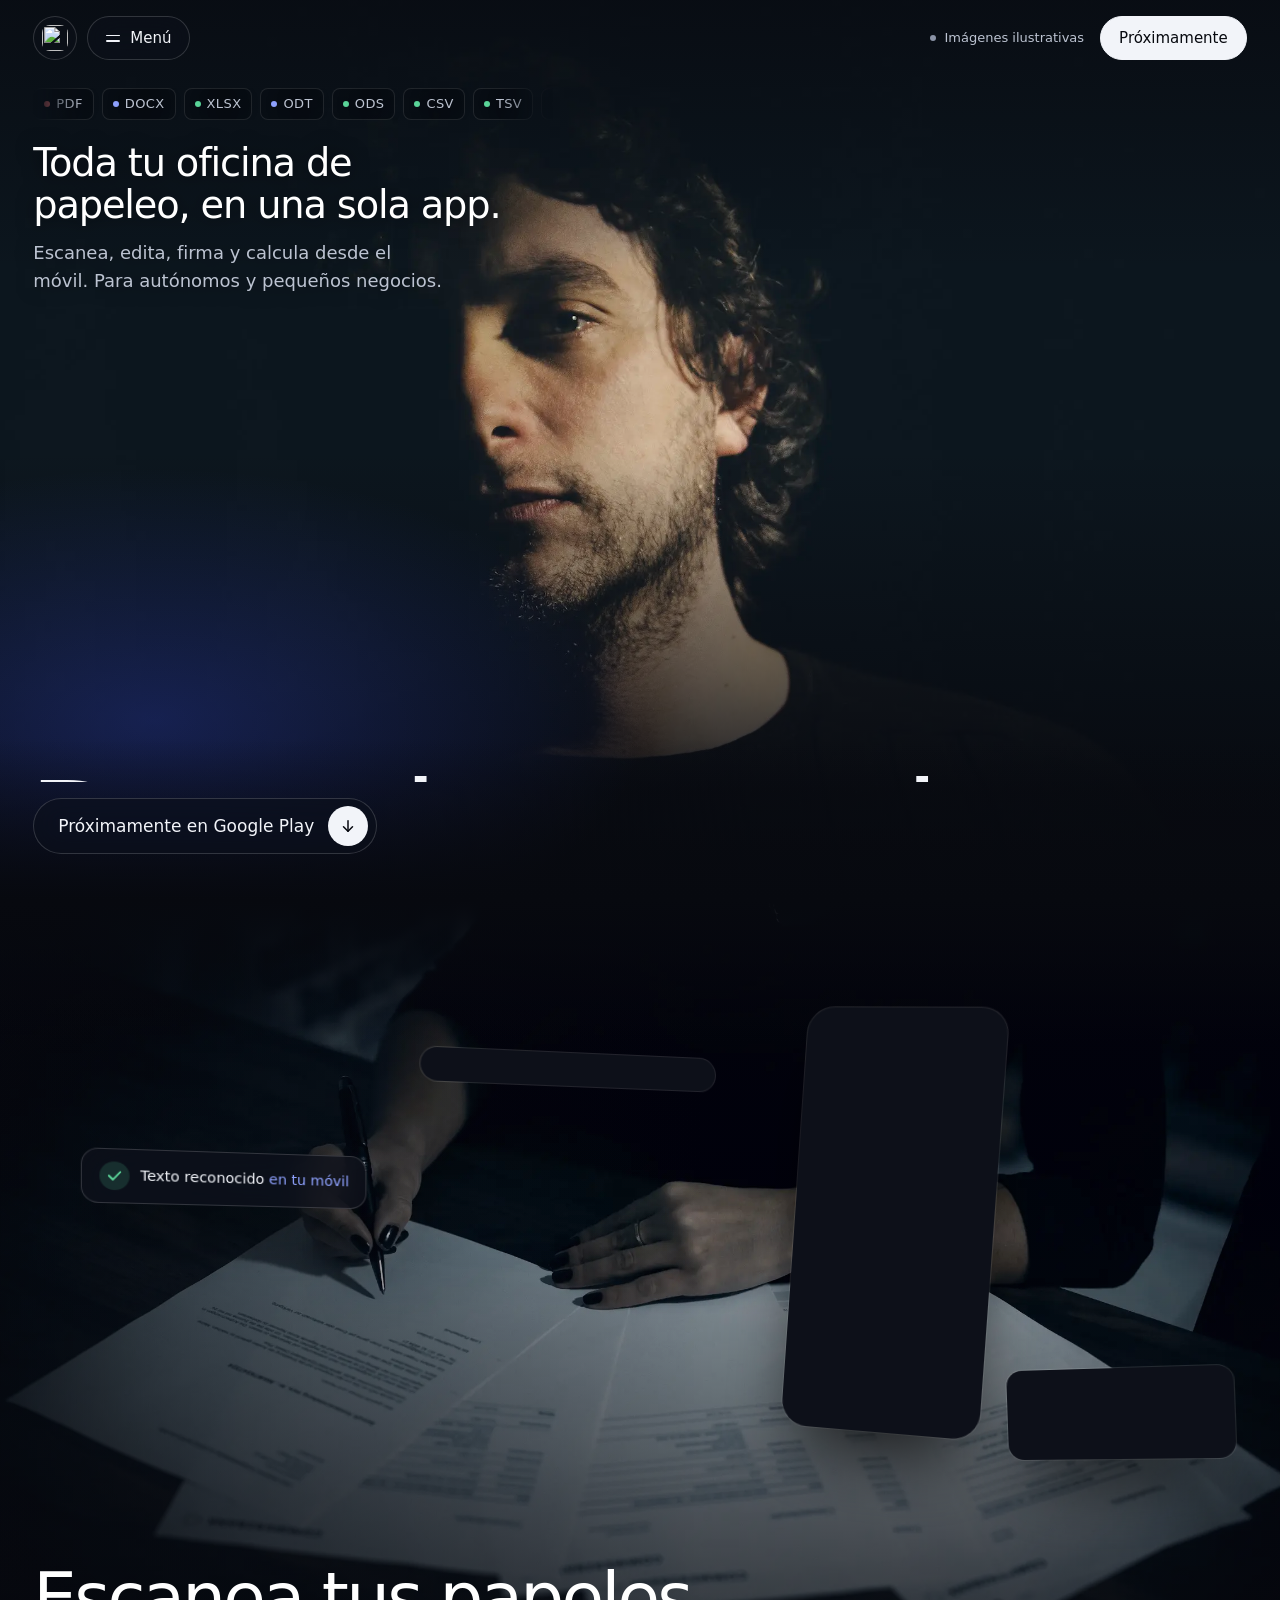
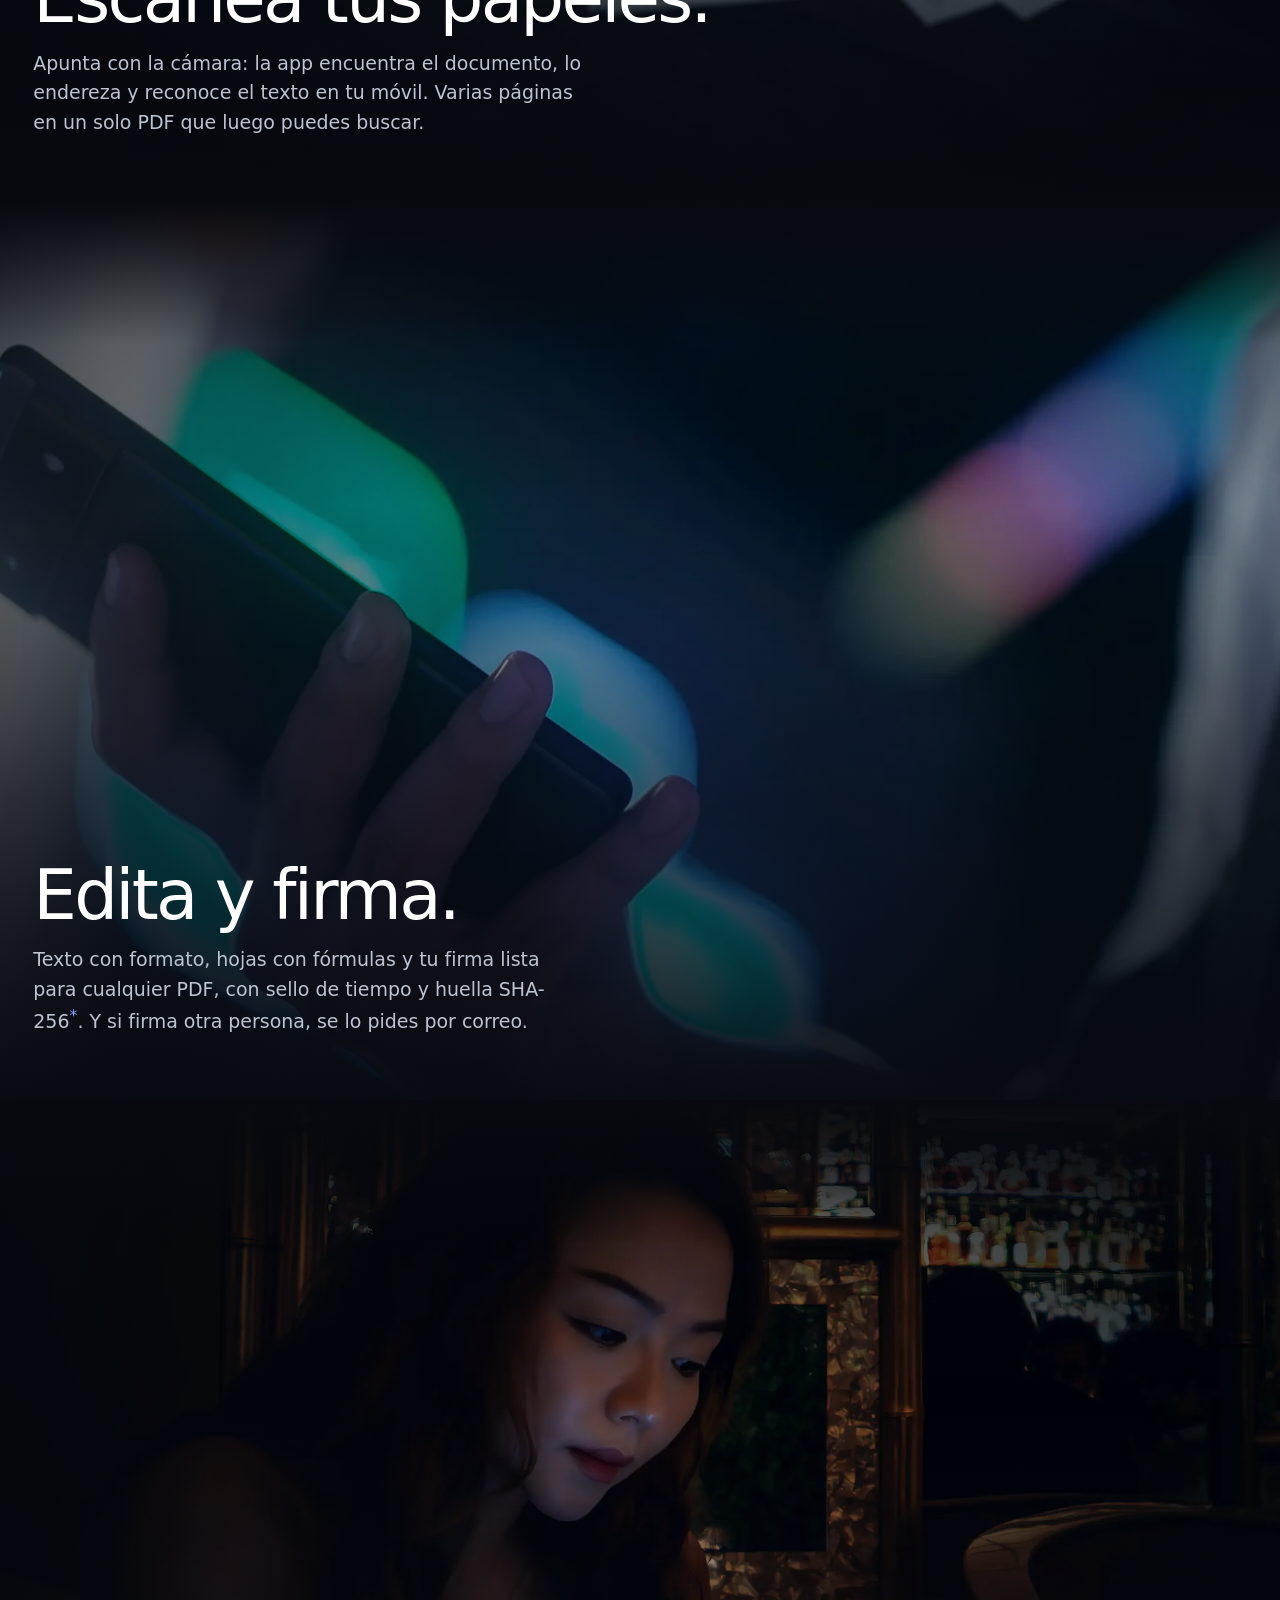
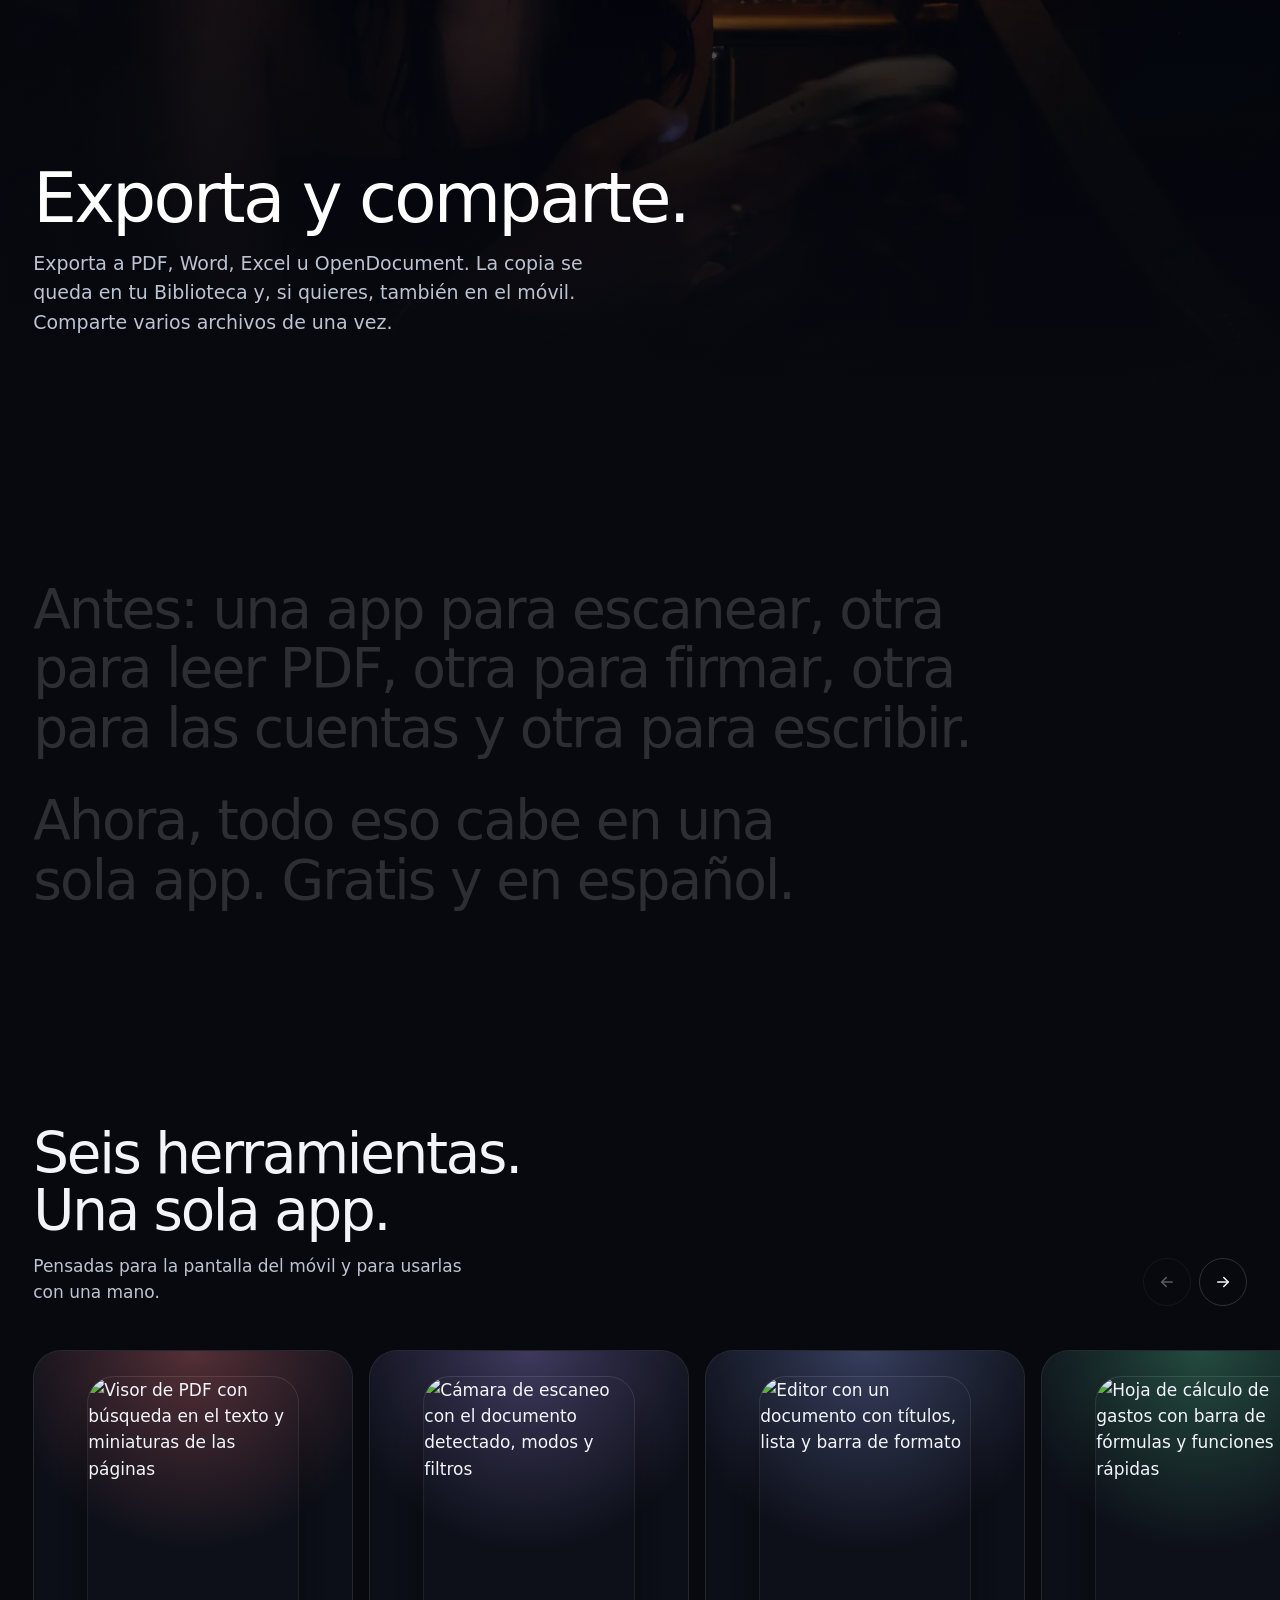
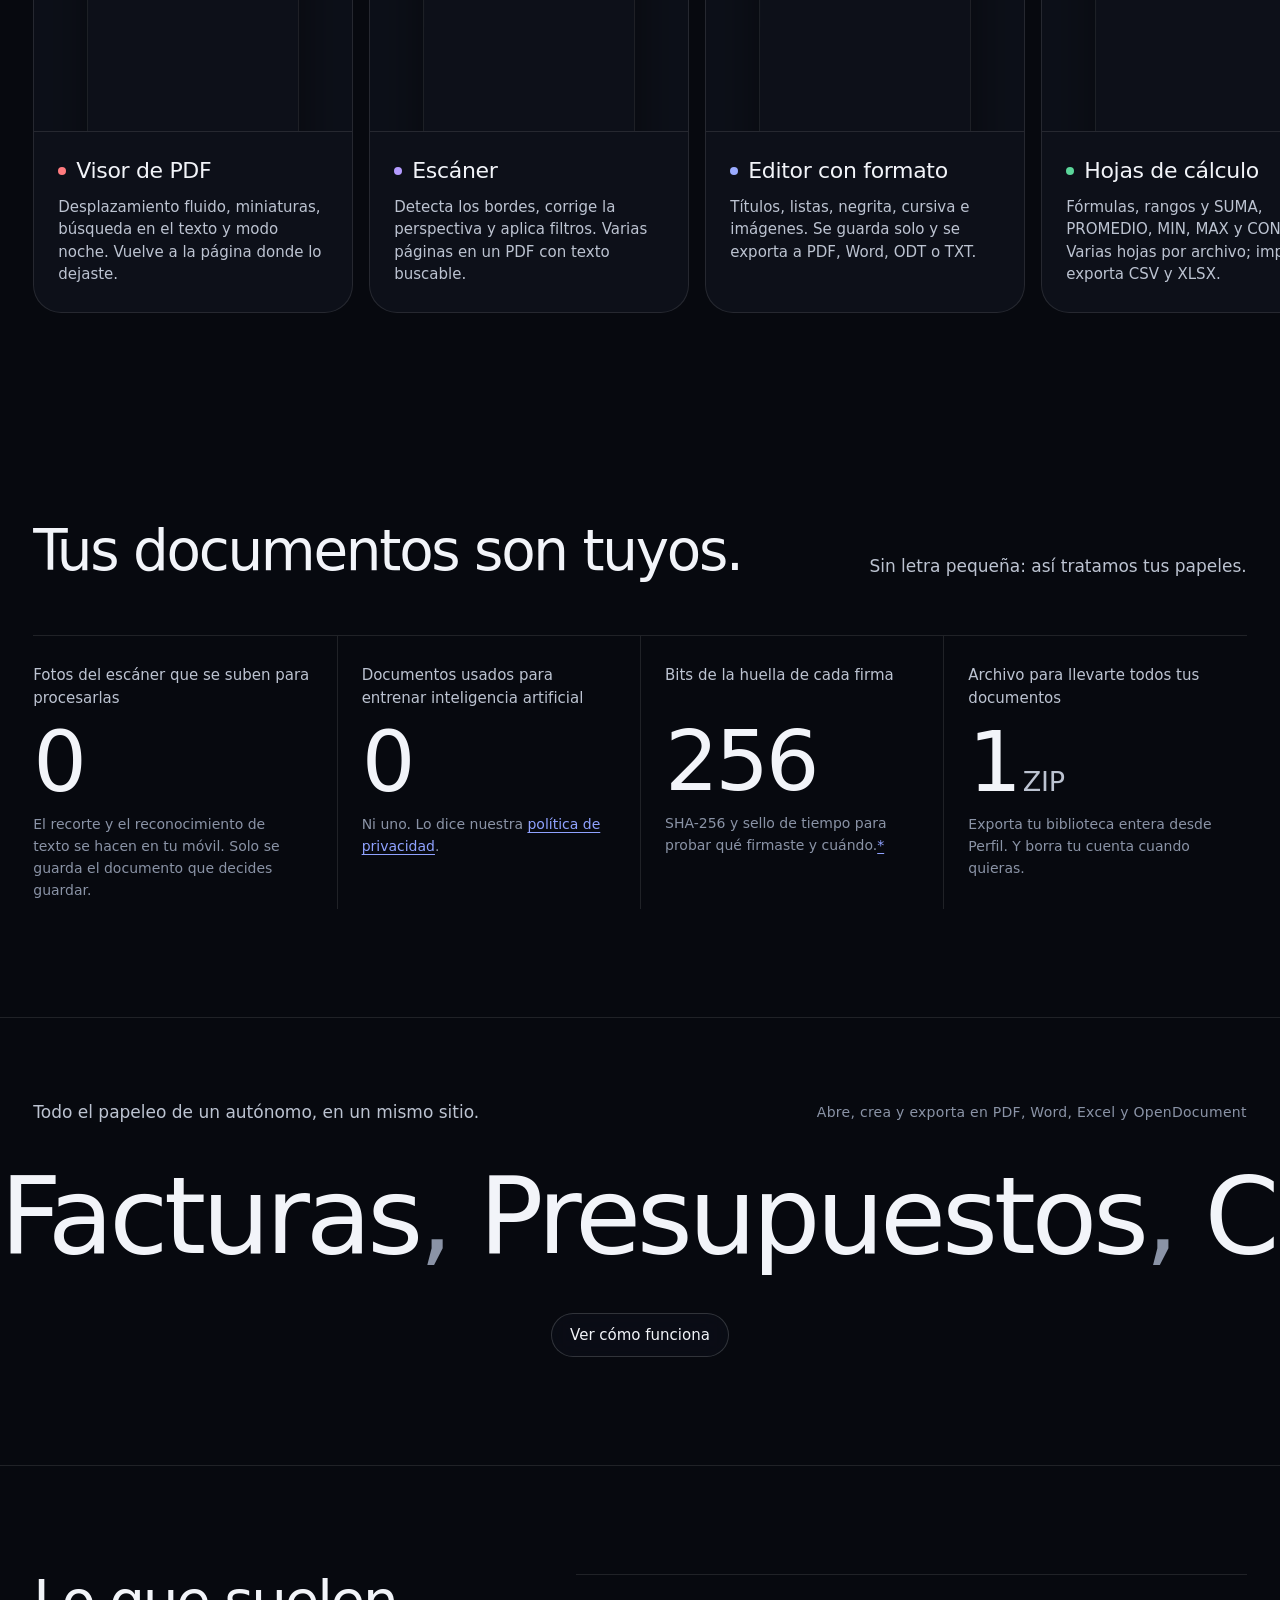
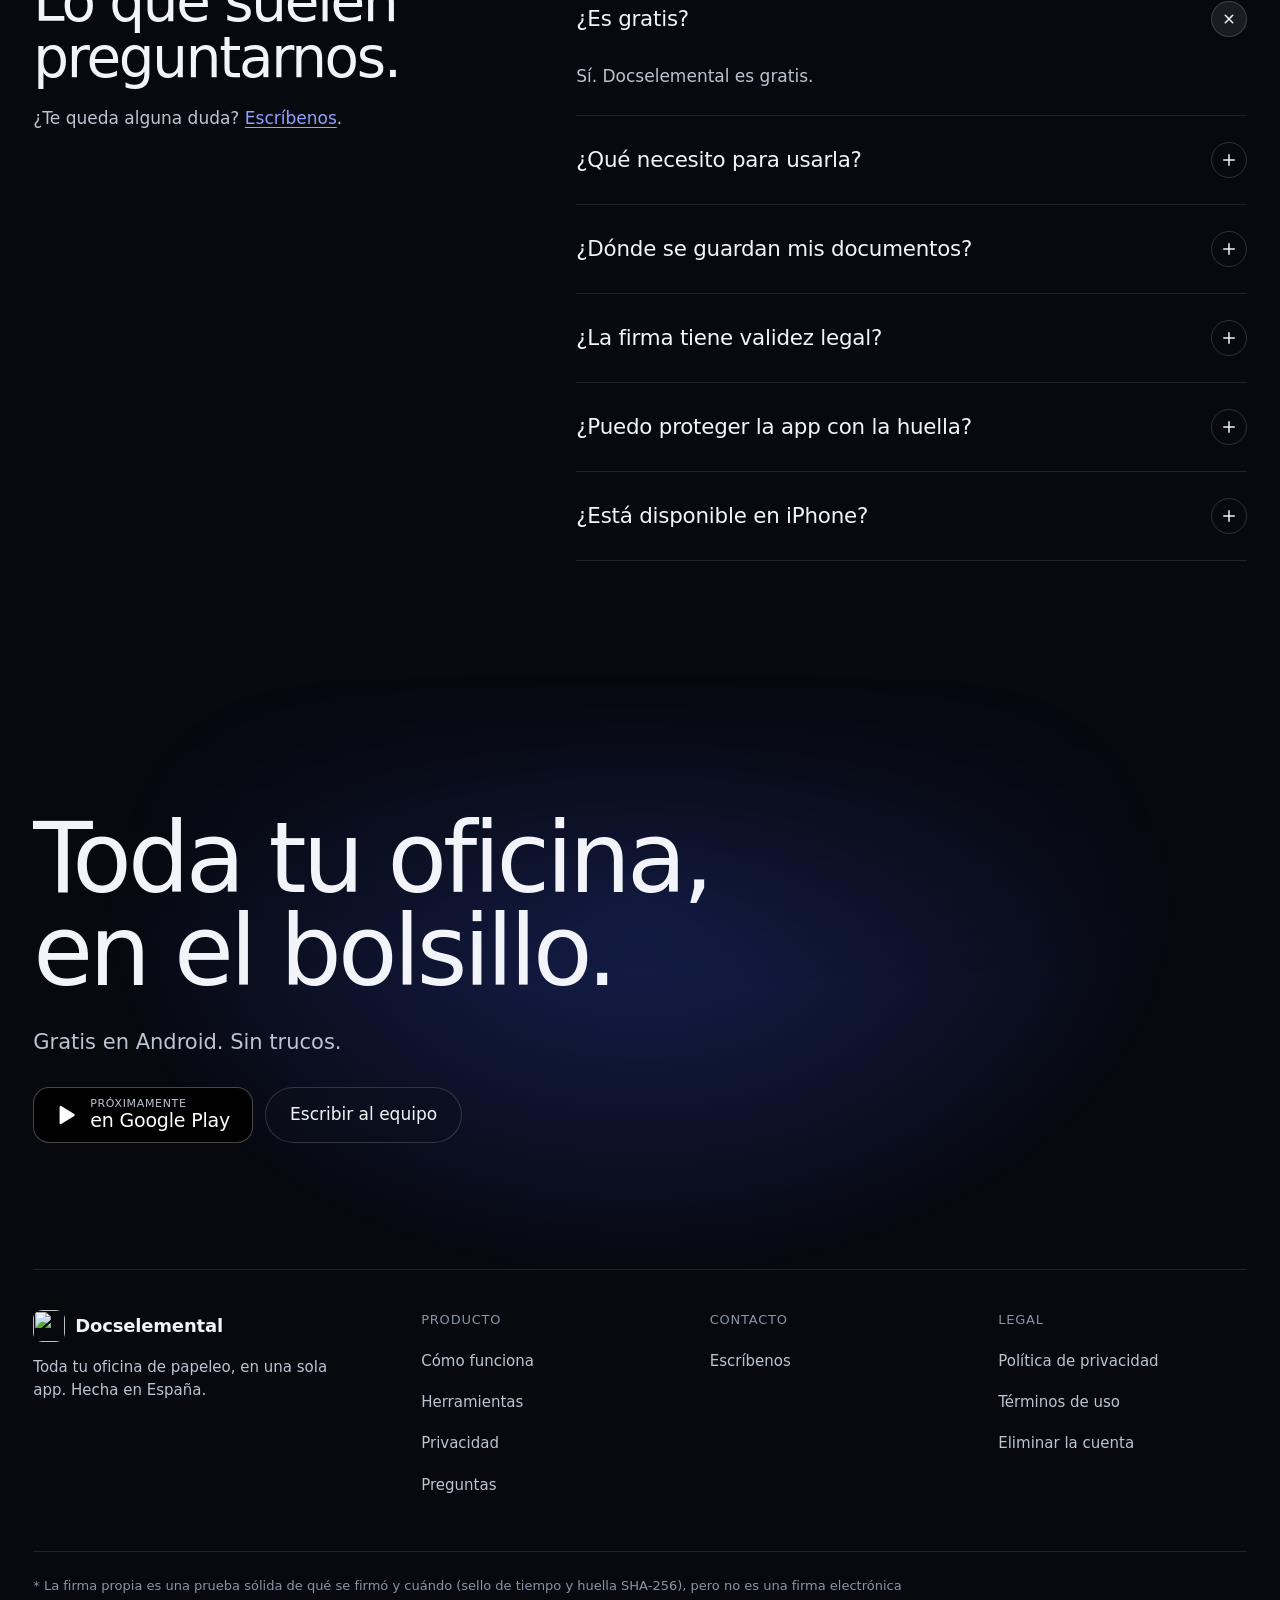
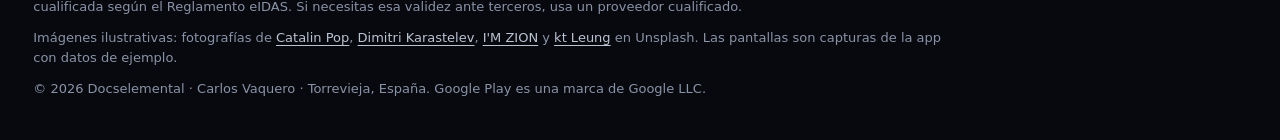
==== commit 7782bcdd: "Web: relevo de paneles en la portada, degradados y márgenes del móvil Co-Authored-By: Claude Opus 5." ====
--- a/index.html
+++ b/index.html
@@ -6,4 +6,4 @@
           document.documentElement.classList.add("intro", "intro-show");
         }
       } catch (e) {}
-    </script> <link rel="preload" as="image" href="/img/portada-2400.webp" imagesrcset="/img/portada-1200.webp 1200w, /img/portada-2400.webp 2400w" imagesizes="100vw" fetchpriority="high"> <!-- Satoshi servida desde el propio sitio (sin peticiones a terceros) --><link rel="preload" href="/fonts/Satoshi-Regular.woff2" as="font" type="font/woff2" crossorigin><link rel="preload" href="/fonts/Satoshi-Medium.woff2" as="font" type="font/woff2" crossorigin><!-- Google AdSense --><script async src="https://pagead2.googlesyndication.com/pagead/js/adsbygoogle.js?client=ca-pub-4964681561803456" crossorigin="anonymous"></script><link rel="stylesheet" href="/_astro/index.BIusahKw.css"></head> <body>   <div class="intro-screen" aria-hidden="true"> <div class="intro-tile"><img src="/logo.png" alt="" width="58" height="58"></div> <p class="intro-word">Docselemental</p> </div> <header class="bar"> <div class="bar-l"> <a class="logo-btn" href="#inicio" aria-label="Docselemental, inicio"><img src="/logo.png" alt="" width="26" height="26"></a> <button class="pill" type="button" id="menuBtn" aria-expanded="false" aria-controls="menu"> <span class="menu-ic" aria-hidden="true"><i></i><i></i></span> <span>Menú</span> </button> </div> <div class="bar-r"> <span class="bar-note">Imágenes ilustrativas</span> <a class="pill white" href="#descargar">Próximamente</a> </div> </header> <div class="menu" id="menu" role="dialog" aria-modal="true" aria-label="Menú"> <nav aria-label="Secciones"> <a href="#como-funciona">Cómo funciona</a> <a href="#herramientas">Herramientas</a> <a href="#privacidad">Privacidad</a> <a href="#preguntas">Preguntas</a> <a href="mailto:vaqueromuelacarlos@gmail.com">Contacto</a> </nav> <div class="menu-foot"> <a href="/politica-privacidad.html">Política de privacidad</a> <a href="/terminos-uso.html">Términos de uso</a> <a href="/eliminar-cuenta.html">Eliminar la cuenta</a> </div> </div> <div class="ticks" aria-hidden="true"><i></i><i></i><i></i><i></i><i></i><i></i><i></i><i></i><i></i><i></i><i></i><i></i></div> <main> <!-- PORTADA --> <section class="hero" id="inicio"> <div class="hero-photo"> <img src="/img/portada-2400.webp" srcset="/img/portada-1200.webp 1200w, /img/portada-2400.webp 2400w" sizes="100vw" alt="" width="2400" height="1600" fetchpriority="high"> </div> <div class="orbit" aria-hidden="true"> <div class="panel" style="--l:21%;--t:45%;--lm:3%;--tm:47%;--ry:24deg;--rx:0deg;--rz:-3deg;--d:26;--v:0.35;--fd:7s;--fdl:-2s;--img:url(/screens/01-menu-oscuro.webp);--cx:40;--cy:400;--cw:700;--ch:220;--r:36;--k0:1.05"> <div class="float"><div class="shot"></div></div> </div><div class="panel" style="--l:64%;--t:14%;--lm:55%;--tm:37%;--ry:-26deg;--rx:0deg;--rz:3deg;--d:34;--v:0.55;--fd:8s;--fdl:-5s;--img:url(/screens/04-firmas-oscuro.webp);--cx:40;--cy:256;--cw:700;--ch:636;--r:44;--k0:0.85"> <div class="float"><div class="shot"></div></div> </div><div class="panel" style="--l:68%;--t:52%;--lm:40%;--tm:57%;--ry:-20deg;--rx:0deg;--rz:-2deg;--d:22;--v:0.25;--fd:6.5s;--fdl:-1s;--img:url(/screens/08-hojas-oscuro.webp);--cx:30;--cy:236;--cw:720;--ch:560;--r:30;--k0:0.9;--km:0.95"> <div class="float"><div class="shot"></div></div> </div><div class="panel wide-only" style="--l:8%;--t:62%;--ry:28deg;--rx:0deg;--rz:2deg;--d:18;--v:0.2;--fd:7.5s;--fdl:-3s;--img:url(/screens/02-biblioteca-oscuro.webp);--cx:40;--cy:1000;--cw:700;--ch:420;--r:36;--k0:0.9"> <div class="float"><div class="shot"></div></div> </div><div class="panel wide-only" style="--l:70%;--t:42%;--ry:-16deg;--rx:0deg;--rz:0deg;--d:40;--v:0.45;--fd:6s;--fdl:-4s;--img:url(/screens/03-escanear.webp);--cx:86;--cy:232;--cw:616;--ch:68;--r:34;--k0:1.2"> <div class="float"><div class="shot"></div></div> </div><div class="panel wide-only" style="--l:42%;--t:15%;--ry:8deg;--rx:10deg;--rz:-2deg;--d:30;--v:0.6;--fd:6.8s;--fdl:-6s;--img:url(/screens/06-visor-pdf-oscuro.webp);--cx:40;--cy:236;--cw:700;--ch:96;--r:48;--k0:0.9"> <div class="float"><div class="shot"></div></div> </div><div class="panel wide-only" style="--l:44%;--t:66%;--ry:-6deg;--rx:-8deg;--rz:2deg;--d:16;--v:0.3;--fd:7.2s;--fdl:-1.5s;--img:url(/screens/05-perfil-oscuro.webp);--cx:44;--cy:946;--cw:692;--ch:112;--r:24;--k0:0.85"> <div class="float"><div class="shot"></div></div> </div> </div> <div class="hero-top"> <div class="ticker" aria-hidden="true"> <div class="ticker-track"> <span class="fmt" style="--c:#FF7B7F">PDF</span><span class="fmt" style="--c:#8FA2FF">DOCX</span><span class="fmt" style="--c:#5BD69A">XLSX</span><span class="fmt" style="--c:#8FA2FF">ODT</span><span class="fmt" style="--c:#5BD69A">ODS</span><span class="fmt" style="--c:#5BD69A">CSV</span><span class="fmt" style="--c:#5BD69A">TSV</span><span class="fmt" style="--c:#BCC3D1">TXT</span><span class="fmt" style="--c:#B49BFF">JPG</span><span class="fmt" style="--c:#FFB067">ZIP</span><span class="fmt" style="--c:#FF7B7F">PDF</span><span class="fmt" style="--c:#8FA2FF">DOCX</span><span class="fmt" style="--c:#5BD69A">XLSX</span><span class="fmt" style="--c:#8FA2FF">ODT</span><span class="fmt" style="--c:#5BD69A">ODS</span><span class="fmt" style="--c:#5BD69A">CSV</span><span class="fmt" style="--c:#5BD69A">TSV</span><span class="fmt" style="--c:#BCC3D1">TXT</span><span class="fmt" style="--c:#B49BFF">JPG</span><span class="fmt" style="--c:#FFB067">ZIP</span> </div> </div> <h1>Toda tu oficina de papeleo, en una sola app.</h1> <p class="hero-lede">Escanea, edita, firma y calcula desde el móvil. Para autónomos y pequeños negocios.</p> </div> <div class="hero-bottom"> <p class="wordmark" aria-hidden="true"><span style="--i:0">D</span><span style="--i:1">o</span><span style="--i:2">c</span><span style="--i:3">s</span><span style="--i:4">e</span><span style="--i:5">l</span><span style="--i:6">e</span><span style="--i:7">m</span><span style="--i:8">e</span><span style="--i:9">n</span><span style="--i:10">t</span><span style="--i:11">a</span><span style="--i:12">l</span></p> <a class="pill big" href="#descargar">Próximamente en Google Play <span class="dot"><svg class="ico" viewBox="0 0 24 24" fill="none" stroke="currentColor" stroke-width="2" stroke-linecap="round" stroke-linejoin="round" aria-hidden="true"><path d="M12 5v14"/><path d="m6 13 6 6 6-6"/></svg></span></a> </div> </section> <!-- PASOS --> <section class="steps" id="como-funciona" aria-label="Cómo funciona"> <div class="stage"> <article class="step on" id="paso-1" style="--op:50% 60%;--opm:50% 50%"> <div class="step-photo"> <img src="/img/paso-1-2400.webp" srcset="/img/paso-1-1200.webp 1200w, /img/paso-1-2400.webp 2400w" sizes="100vw" alt="" width="2400" height="1600" loading="eager" decoding="async"> </div> <div class="orbit" aria-hidden="true"> <div class="panel" style="--l:62%;--t:12%;--lm:54%;--tm:10%;--ry:-16deg;--rx:0deg;--rz:4deg;--d:26;--v:0;--fd:7s;--fdl:0s;--img:url(/screens/03-escanear.webp);--cx:0;--cy:0;--cw:780;--ch:1688;--r:96;--k0:0.6;--km:0.7"> <div class="float"><div class="shot"></div></div> </div><div class="panel" style="--l:33%;--t:17%;--lm:5%;--tm:53%;--ry:12deg;--rx:0deg;--rz:0deg;--d:22;--v:0;--fd:6.5s;--fdl:-2s;--img:url(/screens/03-escanear.webp);--cx:86;--cy:232;--cw:616;--ch:68;--r:34;--k0:1.15;--km:1.3"> <div class="float"><div class="shot"></div></div> </div><div class="panel wide-only" style="--l:79%;--t:52%;--ry:-18deg;--rx:0deg;--rz:-2deg;--d:18;--v:0;--fd:7.5s;--fdl:-2s;--img:url(/screens/03-escanear.webp);--cx:80;--cy:1100;--cw:640;--ch:270;--r:40;--k0:0.8"> <div class="float"><div class="shot"></div></div> </div><div class="panel wide-only" style="--l:7%;--t:28%;--ry:14deg;--rx:0deg;--rz:0deg;--d:30;--v:0;--fd:6s;--fdl:-3s"> <div class="float"><div class="card"><span class="ok"><svg class="ico" viewBox="0 0 24 24" fill="none" stroke="currentColor" stroke-width="2.4" stroke-linecap="round" stroke-linejoin="round"><path d="m5 12 5 5 9-10"/></svg></span><span>Texto reconocido <span class="k">en tu móvil</span></span></div></div> </div> </div> <div class="step-copy"> <p class="sr">Paso 1 de 3</p> <h2>Escanea tus papeles.</h2> <p>Apunta con la cámara: la app encuentra el documento, lo endereza y reconoce el texto en tu móvil. Varias páginas en un solo PDF que luego puedes buscar.</p> </div> </article><article class="step" id="paso-2" style="--op:40% 50%;--opm:30% 50%"> <div class="step-photo"> <img src="/img/paso-2-2400.webp" srcset="/img/paso-2-1200.webp 1200w, /img/paso-2-2400.webp 2400w" sizes="100vw" alt="" width="2400" height="1600" loading="lazy" decoding="async"> </div> <div class="orbit" aria-hidden="true"> <div class="panel" style="--l:57%;--t:11%;--lm:40%;--tm:11%;--ry:-18deg;--rx:0deg;--rz:2deg;--d:24;--v:0;--fd:7s;--fdl:0s;--img:url(/screens/07-editor-oscuro.webp);--cx:30;--cy:250;--cw:720;--ch:760;--r:40;--k0:0.82;--km:0.85"> <div class="float"><div class="shot"></div></div> </div><div class="panel wide-only" style="--l:77%;--t:37%;--ry:-24deg;--rx:0deg;--rz:-3deg;--d:34;--v:0;--fd:8s;--fdl:-4s;--img:url(/screens/04-firmas-oscuro.webp);--cx:40;--cy:256;--cw:700;--ch:636;--r:44;--k0:0.78"> <div class="float"><div class="shot"></div></div> </div><div class="panel" style="--l:55%;--t:66%;--lm:5%;--tm:50%;--ry:-10deg;--rx:0deg;--rz:0deg;--d:20;--v:0;--fd:6s;--fdl:-2s"> <div class="float"><div class="card"><span class="ok"><svg class="ico" viewBox="0 0 24 24" fill="none" stroke="currentColor" stroke-width="2.4" stroke-linecap="round" stroke-linejoin="round"><path d="m5 12 5 5 9-10"/></svg></span><span>Firmado · <code>SHA-256 a3f9…c21e</code></span></div></div> </div> </div> <div class="step-copy"> <p class="sr">Paso 2 de 3</p> <h2>Edita y firma.</h2> <p>Texto con formato, hojas con fórmulas y tu firma lista para cualquier PDF, con sello de tiempo y huella SHA-256<sup><a href="#nota-firma" aria-label="Nota sobre la firma">*</a></sup>. Y si firma otra persona, se lo pides por correo.</p> </div> </article><article class="step" id="paso-3" style="--op:45% 40%;--opm:38% 40%"> <div class="step-photo"> <img src="/img/paso-3-2400.webp" srcset="/img/paso-3-1200.webp 1200w, /img/paso-3-2400.webp 2400w" sizes="100vw" alt="" width="2400" height="1600" loading="lazy" decoding="async"> </div> <div class="orbit" aria-hidden="true"> <div class="panel" style="--l:58%;--t:18%;--lm:5%;--tm:13%;--ry:-12deg;--rx:0deg;--rz:0deg;--d:28;--v:0;--fd:6.5s;--fdl:0s"> <div class="float"><div class="card"><span class="ok"><svg class="ico" viewBox="0 0 24 24" fill="none" stroke="currentColor" stroke-width="2.4" stroke-linecap="round" stroke-linejoin="round"><path d="m5 12 5 5 9-10"/></svg></span><span>Exportado a la Biblioteca y al dispositivo</span></div></div> </div><div class="panel" style="--l:66%;--t:32%;--lm:30%;--tm:24%;--ry:-22deg;--rx:0deg;--rz:2deg;--d:20;--v:0;--fd:7.5s;--fdl:-3s;--img:url(/screens/02-biblioteca-oscuro.webp);--cx:40;--cy:1000;--cw:700;--ch:420;--r:36;--k0:0.95;--km:0.95"> <div class="float"><div class="shot"></div></div> </div><div class="panel wide-only" style="--l:60%;--t:66%;--ry:-10deg;--rx:0deg;--rz:0deg;--d:16;--v:0;--fd:8s;--fdl:-5s"> <div class="float"><div class="chips"><span class="fmt" style="--c:#FF7B7F">PDF</span><span class="fmt" style="--c:#8FA2FF">DOCX</span><span class="fmt" style="--c:#8FA2FF">ODT</span><span class="fmt" style="--c:#BCC3D1">TXT</span><span class="fmt" style="--c:#5BD69A">XLSX</span><span class="fmt" style="--c:#5BD69A">ODS</span><span class="fmt" style="--c:#5BD69A">CSV</span><span class="fmt" style="--c:#5BD69A">TSV</span></div></div> </div> </div> <div class="step-copy"> <p class="sr">Paso 3 de 3</p> <h2>Exporta y comparte.</h2> <p>Exporta a PDF, Word, Excel u OpenDocument. La copia se queda en tu Biblioteca y, si quieres, también en el móvil. Comparte varios archivos de una vez.</p> </div> </article> <div class="step-nav" aria-label="Pasos"> <button type="button" data-step="0" aria-label="Paso 1: Escanea" aria-current="step"> <span class="lbl">Paso</span> 01 </button><button type="button" data-step="1" aria-label="Paso 2: Edita y firma"> <span class="lbl">Paso</span> 02 </button><button type="button" data-step="2" aria-label="Paso 3: Exporta y comparte"> <span class="lbl">Paso</span> 03 </button> </div> </div> </section> <!-- CONTRASTE --> <section class="contrast" aria-label="Antes y ahora"> <p class="a"><span class="w">Antes:</span> <span class="w">una</span> <span class="w">app</span> <span class="w">para</span> <span class="w">escanear,</span> <span class="w">otra</span> <span class="w">para</span> <span class="w">leer</span> <span class="w">PDF,</span> <span class="w">otra</span> <span class="w">para</span> <span class="w">firmar,</span> <span class="w">otra</span> <span class="w">para</span> <span class="w">las</span> <span class="w">cuentas</span> <span class="w">y</span> <span class="w">otra</span> <span class="w">para</span> <span class="w">escribir.</span> </p> <p class="b"><span class="w">Ahora,</span> <span class="w">todo</span> <span class="w">eso</span> <span class="w">cabe</span> <span class="w">en</span> <span class="w">una</span> <span class="w">sola</span> <span class="w">app.</span> <span class="w">Gratis</span> <span class="w">y</span> <span class="w">en</span> <span class="w">español.</span> </p> </section> <!-- HERRAMIENTAS --> <section class="tools" id="herramientas"> <div class="sec-head"> <div> <h2>Seis herramientas.<br>Una sola app.</h2> <p>Pensadas para la pantalla del móvil y para usarlas con una mano.</p> </div> <div class="arrows"> <button type="button" id="prevTool" aria-label="Herramienta anterior" disabled><svg class="ico" viewBox="0 0 24 24" fill="none" stroke="currentColor" stroke-width="2" stroke-linecap="round" stroke-linejoin="round" aria-hidden="true"><path d="M19 12H5"></path><path d="m11 18-6-6 6-6"></path></svg></button> <button type="button" id="nextTool" aria-label="Herramienta siguiente"><svg class="ico" viewBox="0 0 24 24" fill="none" stroke="currentColor" stroke-width="2" stroke-linecap="round" stroke-linejoin="round" aria-hidden="true"><path d="M5 12h14"></path><path d="m13 6 6 6-6 6"></path></svg></button> </div> </div> <div class="track" id="toolTrack" tabindex="0" aria-label="Herramientas de la app"> <article class="tool" style="--c:#FF7B7F"> <div class="tool-shot"><img src="/screens/06-visor-pdf-oscuro.webp" alt="Visor de PDF con búsqueda en el texto y miniaturas de las páginas" width="780" height="1688" loading="lazy" decoding="async"></div> <div class="tool-txt"> <h3>Visor de PDF</h3> <p>Desplazamiento fluido, miniaturas, búsqueda en el texto y modo noche. Vuelve a la página donde lo dejaste.</p> </div> </article><article class="tool" style="--c:#B49BFF"> <div class="tool-shot"><img src="/screens/03-escanear.webp" alt="Cámara de escaneo con el documento detectado, modos y filtros" width="780" height="1688" loading="lazy" decoding="async"></div> <div class="tool-txt"> <h3>Escáner</h3> <p>Detecta los bordes, corrige la perspectiva y aplica filtros. Varias páginas en un PDF con texto buscable.</p> </div> </article><article class="tool" style="--c:#9AABFF"> <div class="tool-shot"><img src="/screens/07-editor-oscuro.webp" alt="Editor con un documento con títulos, lista y barra de formato" width="780" height="1688" loading="lazy" decoding="async"></div> <div class="tool-txt"> <h3>Editor con formato</h3> <p>Títulos, listas, negrita, cursiva e imágenes. Se guarda solo y se exporta a PDF, Word, ODT o TXT.</p> </div> </article><article class="tool" style="--c:#5BD69A"> <div class="tool-shot"><img src="/screens/08-hojas-oscuro.webp" alt="Hoja de cálculo de gastos con barra de fórmulas y funciones rápidas" width="780" height="1688" loading="lazy" decoding="async"></div> <div class="tool-txt"> <h3>Hojas de cálculo</h3> <p>Fórmulas, rangos y SUMA, PROMEDIO, MIN, MAX y CONTAR. Varias hojas por archivo; importa y exporta CSV y XLSX.</p> </div> </article><article class="tool" style="--c:#FFB067"> <div class="tool-shot"><img src="/screens/04-firmas-oscuro.webp" alt="Pantalla Firmas con la firma guardada y documentos por firmar" width="780" height="1688" loading="lazy" decoding="async"></div> <div class="tool-txt"> <h3>Firma propia</h3> <p>Dibuja tu firma una vez y úsala en cualquier PDF. También puedes pedir la firma a otra persona por correo.</p> </div> </article><article class="tool" style="--c:#4FD3E3"> <div class="tool-shot"><img src="/screens/02-biblioteca-oscuro.webp" alt="Biblioteca con carpetas de colores y la lista de archivos" width="780" height="1688" loading="lazy" decoding="async"></div> <div class="tool-txt"> <h3>Biblioteca</h3> <p>Carpetas de colores, filtros, papelera y búsqueda dentro del texto de tus documentos.</p> </div> </article> </div> </section> <!-- PRIVACIDAD --> <section class="facts" id="privacidad"> <div class="facts-head"> <h2>Tus documentos son tuyos.</h2> <p>Sin letra pequeña: así tratamos tus papeles.</p> </div> <div class="facts-grid"> <div class="fact"> <p class="lbl">Fotos del escáner que se suben para procesarlas</p> <p class="num" data-n="0">0</p> <p class="sub">El recorte y el reconocimiento de texto se hacen en tu móvil. Solo se guarda el documento que decides guardar.</p> </div> <div class="fact"> <p class="lbl">Documentos usados para entrenar inteligencia artificial</p> <p class="num" data-n="0">0</p> <p class="sub">Ni uno. Lo dice nuestra <a href="/politica-privacidad.html">política de privacidad</a>.</p> </div> <div class="fact"> <p class="lbl">Bits de la huella de cada firma</p> <p class="num" data-n="256">256</p> <p class="sub">SHA-256 y sello de tiempo para probar qué firmaste y cuándo.<a href="#nota-firma" aria-label="Nota sobre la firma">*</a></p> </div> <div class="fact"> <p class="lbl">Archivo para llevarte todos tus documentos</p> <p class="num" data-n="1">1<small>ZIP</small></p> <p class="sub">Exporta tu biblioteca entera desde Perfil. Y borra tu cuenta cuando quieras.</p> </div> </div> </section> <!-- PAPELEO --> <section class="papers" aria-label="El papeleo de un autónomo"> <div class="papers-cap"> <p>Todo el papeleo de un autónomo, en un mismo sitio.</p> <span>Abre, crea y exporta en PDF, Word, Excel y OpenDocument</span> </div> <div class="marquee" aria-hidden="true"> <p>Facturas<em>, </em>Presupuestos<em>, </em>Contratos<em>, </em>Albaranes<em>, </em>Tickets<em>, </em>Recibos<em>, </em>Nóminas<em>, </em>Modelo 303<em>, </em></p><p>Facturas<em>, </em>Presupuestos<em>, </em>Contratos<em>, </em>Albaranes<em>, </em>Tickets<em>, </em>Recibos<em>, </em>Nóminas<em>, </em>Modelo 303<em>, </em></p> </div> <p class="sr">Facturas, Presupuestos, Contratos, Albaranes, Tickets, Recibos, Nóminas, Modelo 303.</p> <div class="papers-more"><a class="pill" href="#como-funciona">Ver cómo funciona</a></div> </section> <!-- PREGUNTAS --> <section class="faq" id="preguntas"> <div class="faq-l"> <h2>Lo que suelen preguntarnos.</h2> <p>¿Te queda alguna duda? <a href="mailto:vaqueromuelacarlos@gmail.com">Escríbenos</a>.</p> </div> <div class="faq-list"> <div class="qa open"> <h3> <button type="button" aria-expanded="true" aria-controls="faq-0" id="faq-q-0"> <span>¿Es gratis?</span> <span class="plus" aria-hidden="true"><svg class="ico" viewBox="0 0 24 24" fill="none" stroke="currentColor" stroke-width="2" stroke-linecap="round"><path d="M12 5v14"></path><path d="M5 12h14"></path></svg></span> </button> </h3> <div class="qa-a" id="faq-0" role="region" aria-labelledby="faq-q-0"><div><p>Sí. Docselemental es gratis.</p></div></div> </div><div class="qa"> <h3> <button type="button" aria-expanded="false" aria-controls="faq-1" id="faq-q-1"> <span>¿Qué necesito para usarla?</span> <span class="plus" aria-hidden="true"><svg class="ico" viewBox="0 0 24 24" fill="none" stroke="currentColor" stroke-width="2" stroke-linecap="round"><path d="M12 5v14"></path><path d="M5 12h14"></path></svg></span> </button> </h3> <div class="qa-a" id="faq-1" role="region" aria-labelledby="faq-q-1"><div><p>Un móvil Android 7.0 o superior y una cuenta: con correo y contraseña, con Google o con un código que te llega por correo.</p></div></div> </div><div class="qa"> <h3> <button type="button" aria-expanded="false" aria-controls="faq-2" id="faq-q-2"> <span>¿Dónde se guardan mis documentos?</span> <span class="plus" aria-hidden="true"><svg class="ico" viewBox="0 0 24 24" fill="none" stroke="currentColor" stroke-width="2" stroke-linecap="round"><path d="M12 5v14"></path><path d="M5 12h14"></path></svg></span> </button> </h3> <div class="qa-a" id="faq-2" role="region" aria-labelledby="faq-q-2"><div><p>En tu cuenta privada en la nube: solo tú puedes verlos con tu sesión. Puedes exportarlos todos en un ZIP o borrarlos con tu cuenta cuando quieras.</p></div></div> </div><div class="qa"> <h3> <button type="button" aria-expanded="false" aria-controls="faq-3" id="faq-q-3"> <span>¿La firma tiene validez legal?</span> <span class="plus" aria-hidden="true"><svg class="ico" viewBox="0 0 24 24" fill="none" stroke="currentColor" stroke-width="2" stroke-linecap="round"><path d="M12 5v14"></path><path d="M5 12h14"></path></svg></span> </button> </h3> <div class="qa-a" id="faq-3" role="region" aria-labelledby="faq-q-3"><div><p>Es una prueba sólida de qué firmaste y cuándo (sello de tiempo y huella SHA-256), pero no es una firma electrónica cualificada según el Reglamento eIDAS.</p></div></div> </div><div class="qa"> <h3> <button type="button" aria-expanded="false" aria-controls="faq-4" id="faq-q-4"> <span>¿Puedo proteger la app con la huella?</span> <span class="plus" aria-hidden="true"><svg class="ico" viewBox="0 0 24 24" fill="none" stroke="currentColor" stroke-width="2" stroke-linecap="round"><path d="M12 5v14"></path><path d="M5 12h14"></path></svg></span> </button> </h3> <div class="qa-a" id="faq-4" role="region" aria-labelledby="faq-q-4"><div><p>Sí. Activa «Bloqueo con huella» en Perfil y la app te pedirá la huella (o el PIN del móvil) al abrirla.</p></div></div> </div><div class="qa"> <h3> <button type="button" aria-expanded="false" aria-controls="faq-5" id="faq-q-5"> <span>¿Está disponible en iPhone?</span> <span class="plus" aria-hidden="true"><svg class="ico" viewBox="0 0 24 24" fill="none" stroke="currentColor" stroke-width="2" stroke-linecap="round"><path d="M12 5v14"></path><path d="M5 12h14"></path></svg></span> </button> </h3> <div class="qa-a" id="faq-5" role="region" aria-labelledby="faq-q-5"><div><p>Por ahora solo en Android.</p></div></div> </div> </div> </section> </main>  <footer class="end" id="descargar"> <div class="end-cta"> <h2>Toda tu oficina, en el bolsillo.</h2> <p>Gratis en Android. Sin trucos.</p> <div class="end-actions"> <span class="badge"> <svg width="26" height="26" viewBox="0 0 24 24" fill="currentColor" aria-hidden="true"><path d="M7 4.5v15a1 1 0 0 0 1.5.86l12-7.5a1 1 0 0 0 0-1.72l-12-7.5A1 1 0 0 0 7 4.5Z"></path></svg> <span><small>Próximamente</small><b>en Google Play</b></span> </span> <a class="pill big" href="mailto:vaqueromuelacarlos@gmail.com" style="padding:0 24px">Escribir al equipo</a> </div> </div> <div class="foot"> <div class="foot-brand"> <a href="#inicio"><img src="/logo.png" alt="" width="32" height="32">Docselemental</a> <p>Toda tu oficina de papeleo, en una sola app. Hecha en España.</p> </div> <div> <h3>Producto</h3> <ul> <li><a href="#como-funciona">Cómo funciona</a></li> <li><a href="#herramientas">Herramientas</a></li> <li><a href="#privacidad">Privacidad</a></li> <li><a href="#preguntas">Preguntas</a></li> </ul> </div> <div> <h3>Contacto</h3> <ul> <li><a href="mailto:vaqueromuelacarlos@gmail.com">Escríbenos</a></li> </ul> </div> <div> <h3>Legal</h3> <ul> <li><a href="/politica-privacidad.html">Política de privacidad</a></li> <li><a href="/terminos-uso.html">Términos de uso</a></li> <li><a href="/eliminar-cuenta.html">Eliminar la cuenta</a></li> </ul> </div> </div> <div class="legal"> <p id="nota-firma">* La firma propia es una prueba sólida de qué se firmó y cuándo (sello de tiempo y huella SHA-256), pero no es una firma electrónica cualificada según el Reglamento eIDAS. Si necesitas esa validez ante terceros, usa un proveedor cualificado.</p> <p>Imágenes ilustrativas: fotografías de <a href="https://unsplash.com/photos/Ui4-9ZHZ1qI">Catalin Pop</a>, <a href="https://unsplash.com/photos/ZH4FUYiaczY">Dimitri Karastelev</a>, <a href="https://unsplash.com/photos/pyuYLuQGJjg">I'M ZION</a> y <a href="https://unsplash.com/photos/3JU5_eWs8Cw">kt Leung</a> en Unsplash. Las pantallas son capturas de la app con datos de ejemplo.</p> <p>© 2026 Docselemental · Carlos Vaquero · Torrevieja, España. Google Play es una marca de Google LLC.</p> </div> </footer> <script type="module">const l=document.documentElement,c=matchMedia("(prefers-reduced-motion: reduce)").matches,T=matchMedia("(hover: hover) and (pointer: fine)").matches;l.classList.contains("intro-show")&&setTimeout(()=>{l.classList.add("intro-out"),l.classList.remove("intro"),setTimeout(()=>{l.classList.remove("intro-show","intro-out");try{sessionStorage.setItem("ds-intro","1")}catch{}},950)},1150);const d=document.getElementById("menu"),f=document.getElementById("menuBtn"),L=t=>{d.classList.toggle("open",t),f.setAttribute("aria-expanded",String(t)),f.querySelector("span:last-child").textContent=t?"Cerrar":"Menú",document.body.style.overflow=t?"hidden":"",t&&d.querySelector("a").focus()};f.addEventListener("click",()=>L(!d.classList.contains("open")));d.addEventListener("click",t=>{t.target.closest("a")&&L(!1)});document.addEventListener("keydown",t=>{t.key==="Escape"&&d.classList.contains("open")&&(L(!1),f.focus())});const n=document.querySelector(".steps"),u=[...n.querySelectorAll(".step")],M=[...n.querySelectorAll(".step-nav button")];let g=0;const H=t=>{t!==g&&(g=t,u.forEach((e,o)=>e.classList.toggle("on",o===t)),M.forEach((e,o)=>o===t?e.setAttribute("aria-current","step"):e.removeAttribute("aria-current")),E())},E=()=>{const t=u[g].querySelector(".step-copy").offsetHeight;n.style.setProperty("--copy-h",t+18+"px")};c?u.forEach(t=>t.classList.add("on")):(n.classList.add("pin"),E());M.forEach((t,e)=>t.addEventListener("click",()=>{const o=n.offsetHeight-innerHeight;scrollTo({top:n.offsetTop+(e+.5)/u.length*o,behavior:c?"auto":"smooth"})}));const y=document.querySelector(".hero"),k=document.querySelector(".contrast"),q=[...k.querySelectorAll(".w")],b=document.querySelector(".ticks"),x=[...b.querySelectorAll("i")];let v=!1;const w=()=>{v=!1;const t=scrollY,e=innerHeight;if(c||(y.style.setProperty("--sy",String(Math.min(t,e))),y.style.setProperty("--hz",(Math.min(t/e,1)*.06).toFixed(3))),n.classList.contains("pin")){const s=n.getBoundingClientRect(),a=Math.min(.999,Math.max(0,-s.top/(s.height-e)));H(Math.floor(a*u.length))}if(!c){const s=k.getBoundingClientRect(),a=Math.min(1,Math.max(0,(e*.8-s.top)/(s.height*.75))),h=Math.round(a*q.length);q.forEach((p,m)=>p.classList.toggle("lit",m<h))}b.classList.toggle("show",t<n.offsetTop+n.offsetHeight-e*.6);const o=t/Math.max(1,l.scrollHeight-e),i=Math.round(o*x.length);x.forEach((s,a)=>s.classList.toggle("on",a<i))},A=()=>{v||(v=!0,requestAnimationFrame(w))};addEventListener("scroll",A,{passive:!0});addEventListener("resize",()=>{E(),A()});w();if(T&&!c){const t=n.querySelector(".stage");addEventListener("pointermove",e=>{const o=(e.clientX/innerWidth*2-1).toFixed(3),i=(e.clientY/innerHeight*2-1).toFixed(3);for(const s of[y,t])s.style.setProperty("--px",o),s.style.setProperty("--py",i)},{passive:!0})}const r=document.getElementById("toolTrack"),B=document.getElementById("prevTool"),C=document.getElementById("nextTool"),I=()=>r.querySelector(".tool").offsetWidth+16;B.addEventListener("click",()=>r.scrollBy({left:-I(),behavior:c?"auto":"smooth"}));C.addEventListener("click",()=>r.scrollBy({left:I(),behavior:c?"auto":"smooth"}));const S=()=>{B.disabled=r.scrollLeft<4,C.disabled=r.scrollLeft+r.clientWidth>r.scrollWidth-4};r.addEventListener("scroll",S,{passive:!0});addEventListener("resize",S);S();const F=[...document.querySelectorAll(".num[data-n]")].filter(t=>Number(t.dataset.n)>1);if(!c&&"IntersectionObserver"in window){const t=new IntersectionObserver(e=>{for(const o of e){if(!o.isIntersecting)continue;t.unobserve(o.target);const i=o.target,s=Number(i.dataset.n),a=performance.now(),h=p=>{const m=Math.min(1,(p-a)/1400);i.firstChild.textContent=String(Math.round(s*(1-Math.pow(2,-10*m)))),m<1?requestAnimationFrame(h):i.firstChild.textContent=String(s)};requestAnimationFrame(h)}},{threshold:.6});F.forEach(e=>t.observe(e))}document.querySelectorAll(".qa button").forEach(t=>{t.addEventListener("click",()=>{const e=t.closest(".qa"),o=!e.classList.contains("open");e.classList.toggle("open",o),t.setAttribute("aria-expanded",String(o))})});</script>  </body></html>+    </script> <link rel="preload" as="image" href="/img/portada-2400.webp" imagesrcset="/img/portada-1200.webp 1200w, /img/portada-2400.webp 2400w" imagesizes="100vw" fetchpriority="high"> <!-- Satoshi servida desde el propio sitio (sin peticiones a terceros) --><link rel="preload" href="/fonts/Satoshi-Regular.woff2" as="font" type="font/woff2" crossorigin><link rel="preload" href="/fonts/Satoshi-Medium.woff2" as="font" type="font/woff2" crossorigin><!-- Google AdSense --><script async src="https://pagead2.googlesyndication.com/pagead/js/adsbygoogle.js?client=ca-pub-4964681561803456" crossorigin="anonymous"></script><link rel="stylesheet" href="/_astro/index.DvgtK5Xe.css"></head> <body>   <div class="intro-screen" aria-hidden="true"> <div class="intro-tile"><img src="/logo.png" alt="" width="58" height="58"></div> <p class="intro-word">Docselemental</p> </div> <header class="bar"> <div class="bar-l"> <a class="logo-btn" href="#inicio" aria-label="Docselemental, inicio"><img src="/logo.png" alt="" width="26" height="26"></a> <button class="pill" type="button" id="menuBtn" aria-expanded="false" aria-controls="menu"> <span class="menu-ic" aria-hidden="true"><i></i><i></i></span> <span>Menú</span> </button> </div> <div class="bar-r"> <span class="bar-note">Imágenes ilustrativas</span> <a class="pill white" href="#descargar">Próximamente</a> </div> </header> <div class="menu" id="menu" role="dialog" aria-modal="true" aria-label="Menú"> <nav aria-label="Secciones"> <a href="#como-funciona">Cómo funciona</a> <a href="#herramientas">Herramientas</a> <a href="#privacidad">Privacidad</a> <a href="#preguntas">Preguntas</a> <a href="mailto:vaqueromuelacarlos@gmail.com">Contacto</a> </nav> <div class="menu-foot"> <a href="/politica-privacidad.html">Política de privacidad</a> <a href="/terminos-uso.html">Términos de uso</a> <a href="/eliminar-cuenta.html">Eliminar la cuenta</a> </div> </div> <div class="ticks" aria-hidden="true"><i></i><i></i><i></i><i></i><i></i><i></i><i></i><i></i><i></i><i></i><i></i><i></i></div> <main> <!-- PORTADA --> <section class="hero-wrap" id="inicio"> <div class="hero"> <div class="hero-photo"> <img src="/img/portada-2400.webp" srcset="/img/portada-1200.webp 1200w, /img/portada-2400.webp 2400w" sizes="100vw" alt="" width="2400" height="1600" fetchpriority="high"> </div> <div class="orbit" aria-hidden="true"> <div class="set on"> <div class="panel" style="--l:21%;--t:45%;--lm:3%;--tm:47%;--ry:24deg;--rx:0deg;--rz:-3deg;--d:26;--fd:7s;--fdl:-2s;--img:url(/screens/01-menu-oscuro.webp);--cx:40;--cy:400;--cw:700;--ch:220;--r:36;--k0:1.05"> <div class="float"><div class="shot"></div></div> </div><div class="panel" style="--l:64%;--t:16%;--lm:52%;--tm:36%;--ry:-24deg;--rx:0deg;--rz:2deg;--d:34;--fd:8s;--fdl:-5s;--img:url(/screens/02-biblioteca-oscuro.webp);--cx:40;--cy:1000;--cw:700;--ch:420;--r:36;--k0:0.9;--km:0.75"> <div class="float"><div class="shot"></div></div> </div><div class="panel" style="--l:67%;--t:54%;--lm:40%;--tm:60%;--ry:-18deg;--rx:0deg;--rz:-2deg;--d:22;--fd:6.5s;--fdl:-1s;--img:url(/screens/02-biblioteca-oscuro.webp);--cx:40;--cy:568;--cw:552;--ch:254;--r:28;--k0:0.85;--km:1"> <div class="float"><div class="shot"></div></div> </div><div class="panel wide-only" style="--l:42%;--t:15%;--ry:8deg;--rx:10deg;--rz:-2deg;--d:30;--fd:6.8s;--fdl:-6s;--img:url(/screens/06-visor-pdf-oscuro.webp);--cx:40;--cy:236;--cw:700;--ch:96;--r:48;--k0:0.9"> <div class="float"><div class="shot"></div></div> </div> </div><div class="set"> <div class="panel" style="--l:64%;--t:14%;--lm:55%;--tm:37%;--ry:-26deg;--rx:0deg;--rz:3deg;--d:34;--fd:8s;--fdl:-5s;--img:url(/screens/04-firmas-oscuro.webp);--cx:40;--cy:256;--cw:700;--ch:636;--r:44;--k0:0.85"> <div class="float"><div class="shot"></div></div> </div><div class="panel" style="--l:68%;--t:52%;--lm:40%;--tm:57%;--ry:-20deg;--rx:0deg;--rz:-2deg;--d:22;--fd:6.5s;--fdl:-1s;--img:url(/screens/08-hojas-oscuro.webp);--cx:30;--cy:236;--cw:720;--ch:560;--r:30;--k0:0.9;--km:0.95"> <div class="float"><div class="shot"></div></div> </div><div class="panel" style="--l:19%;--t:47%;--lm:3%;--tm:49%;--ry:18deg;--rx:0deg;--rz:0deg;--d:26;--fd:6s;--fdl:-2s"> <div class="float"><div class="card"><span class="ok"><svg class="ico" viewBox="0 0 24 24" fill="none" stroke="currentColor" stroke-width="2.4" stroke-linecap="round" stroke-linejoin="round"><path d="m5 12 5 5 9-10"/></svg></span><span>Firmado · <code>SHA-256 a3f9…c21e</code></span></div></div> </div><div class="panel wide-only" style="--l:8%;--t:61%;--ry:26deg;--rx:0deg;--rz:2deg;--d:18;--fd:7.5s;--fdl:-3s;--img:url(/screens/04-firmas-oscuro.webp);--cx:40;--cy:1072;--cw:700;--ch:292;--r:40;--k0:0.8"> <div class="float"><div class="shot"></div></div> </div><div class="panel wide-only" style="--l:44%;--t:66%;--ry:-6deg;--rx:-8deg;--rz:2deg;--d:16;--fd:7.2s;--fdl:-1.5s;--img:url(/screens/05-perfil-oscuro.webp);--cx:44;--cy:946;--cw:692;--ch:112;--r:24;--k0:0.85"> <div class="float"><div class="shot"></div></div> </div> </div><div class="set"> <div class="panel" style="--l:64%;--t:9%;--lm:58%;--tm:33%;--ry:-18deg;--rx:0deg;--rz:3deg;--d:30;--fd:7.5s;--fdl:-4s;--img:url(/screens/03-escanear.webp);--cx:0;--cy:0;--cw:780;--ch:1688;--r:96;--k0:0.48;--km:0.5"> <div class="float"><div class="shot"></div></div> </div><div class="panel" style="--l:18%;--t:46%;--lm:3%;--tm:46%;--ry:16deg;--rx:0deg;--rz:0deg;--d:26;--fd:6s;--fdl:-2s;--img:url(/screens/03-escanear.webp);--cx:86;--cy:232;--cw:616;--ch:68;--r:34;--k0:1.2;--km:1.1"> <div class="float"><div class="shot"></div></div> </div><div class="panel" style="--l:72%;--t:60%;--lm:3%;--tm:54%;--ry:-16deg;--rx:0deg;--rz:-2deg;--d:20;--fd:7s;--fdl:-1s;--img:url(/screens/03-escanear.webp);--cx:80;--cy:1100;--cw:640;--ch:270;--r:40;--k0:0.8;--km:0.8"> <div class="float"><div class="shot"></div></div> </div><div class="panel wide-only" style="--l:9%;--t:62%;--ry:22deg;--rx:0deg;--rz:0deg;--d:18;--fd:7s;--fdl:-3s"> <div class="float"><div class="card"><span class="ok"><svg class="ico" viewBox="0 0 24 24" fill="none" stroke="currentColor" stroke-width="2.4" stroke-linecap="round" stroke-linejoin="round"><path d="m5 12 5 5 9-10"/></svg></span><span>Texto reconocido <span class="k">en tu móvil</span></span></div></div> </div><div class="panel wide-only" style="--l:45%;--t:64%;--ry:0deg;--rx:-6deg;--rz:-4deg;--d:16;--fd:6.6s;--fdl:-2s;--img:url(/screens/06-visor-pdf-oscuro.webp);--cx:44;--cy:360;--cw:700;--ch:560;--r:10;--k0:0.5"> <div class="float"><div class="shot"></div></div> </div> </div> </div> <div class="hero-top"> <div class="ticker" aria-hidden="true"> <div class="ticker-track"> <span class="fmt" style="--c:#FF7B7F">PDF</span><span class="fmt" style="--c:#8FA2FF">DOCX</span><span class="fmt" style="--c:#5BD69A">XLSX</span><span class="fmt" style="--c:#8FA2FF">ODT</span><span class="fmt" style="--c:#5BD69A">ODS</span><span class="fmt" style="--c:#5BD69A">CSV</span><span class="fmt" style="--c:#5BD69A">TSV</span><span class="fmt" style="--c:#BCC3D1">TXT</span><span class="fmt" style="--c:#B49BFF">JPG</span><span class="fmt" style="--c:#FFB067">ZIP</span><span class="fmt" style="--c:#FF7B7F">PDF</span><span class="fmt" style="--c:#8FA2FF">DOCX</span><span class="fmt" style="--c:#5BD69A">XLSX</span><span class="fmt" style="--c:#8FA2FF">ODT</span><span class="fmt" style="--c:#5BD69A">ODS</span><span class="fmt" style="--c:#5BD69A">CSV</span><span class="fmt" style="--c:#5BD69A">TSV</span><span class="fmt" style="--c:#BCC3D1">TXT</span><span class="fmt" style="--c:#B49BFF">JPG</span><span class="fmt" style="--c:#FFB067">ZIP</span> </div> </div> <h1>Toda tu oficina de papeleo, en una sola app.</h1> <p class="hero-lede">Escanea, edita, firma y calcula desde el móvil. Para autónomos y pequeños negocios.</p> </div> <div class="hero-bottom"> <p class="wordmark" aria-hidden="true"><span style="--i:0">D</span><span style="--i:1">o</span><span style="--i:2">c</span><span style="--i:3">s</span><span style="--i:4">e</span><span style="--i:5">l</span><span style="--i:6">e</span><span style="--i:7">m</span><span style="--i:8">e</span><span style="--i:9">n</span><span style="--i:10">t</span><span style="--i:11">a</span><span style="--i:12">l</span></p> <a class="pill big" href="#descargar">Próximamente en Google Play <span class="dot"><svg class="ico" viewBox="0 0 24 24" fill="none" stroke="currentColor" stroke-width="2" stroke-linecap="round" stroke-linejoin="round" aria-hidden="true"><path d="M12 5v14"/><path d="m6 13 6 6 6-6"/></svg></span></a> </div> </div> </section> <!-- PASOS --> <section class="steps" id="como-funciona" aria-label="Cómo funciona"> <div class="stage"> <article class="step on" id="paso-1" style="--op:50% 60%;--opm:50% 50%"> <div class="step-photo"> <img src="/img/paso-1-2400.webp" srcset="/img/paso-1-1200.webp 1200w, /img/paso-1-2400.webp 2400w" sizes="100vw" alt="" width="2400" height="1600" loading="eager" decoding="async"> </div> <div class="orbit" aria-hidden="true"> <div class="panel" style="--l:62%;--t:12%;--lm:54%;--tm:10%;--ry:-16deg;--rx:0deg;--rz:4deg;--d:26;--fd:7s;--fdl:0s;--img:url(/screens/03-escanear.webp);--cx:0;--cy:0;--cw:780;--ch:1688;--r:96;--k0:0.6;--km:0.7"> <div class="float"><div class="shot"></div></div> </div><div class="panel" style="--l:33%;--t:17%;--lm:5%;--tm:53%;--ry:12deg;--rx:0deg;--rz:0deg;--d:22;--fd:6.5s;--fdl:-2s;--img:url(/screens/03-escanear.webp);--cx:86;--cy:232;--cw:616;--ch:68;--r:34;--k0:1.15;--km:1.3"> <div class="float"><div class="shot"></div></div> </div><div class="panel wide-only" style="--l:79%;--t:52%;--ry:-18deg;--rx:0deg;--rz:-2deg;--d:18;--fd:7.5s;--fdl:-2s;--img:url(/screens/03-escanear.webp);--cx:80;--cy:1100;--cw:640;--ch:270;--r:40;--k0:0.8"> <div class="float"><div class="shot"></div></div> </div><div class="panel wide-only" style="--l:7%;--t:28%;--ry:14deg;--rx:0deg;--rz:0deg;--d:30;--fd:6s;--fdl:-3s"> <div class="float"><div class="card"><span class="ok"><svg class="ico" viewBox="0 0 24 24" fill="none" stroke="currentColor" stroke-width="2.4" stroke-linecap="round" stroke-linejoin="round"><path d="m5 12 5 5 9-10"/></svg></span><span>Texto reconocido <span class="k">en tu móvil</span></span></div></div> </div> </div> <div class="step-copy"> <p class="sr">Paso 1 de 3</p> <h2>Escanea tus papeles.</h2> <p>Apunta con la cámara: la app encuentra el documento, lo endereza y reconoce el texto en tu móvil. Varias páginas en un solo PDF que luego puedes buscar.</p> </div> </article><article class="step" id="paso-2" style="--op:40% 50%;--opm:30% 50%"> <div class="step-photo"> <img src="/img/paso-2-2400.webp" srcset="/img/paso-2-1200.webp 1200w, /img/paso-2-2400.webp 2400w" sizes="100vw" alt="" width="2400" height="1600" loading="lazy" decoding="async"> </div> <div class="orbit" aria-hidden="true"> <div class="panel" style="--l:57%;--t:11%;--lm:40%;--tm:11%;--ry:-18deg;--rx:0deg;--rz:2deg;--d:24;--fd:7s;--fdl:0s;--img:url(/screens/07-editor-oscuro.webp);--cx:30;--cy:250;--cw:720;--ch:760;--r:40;--k0:0.82;--km:0.85"> <div class="float"><div class="shot"></div></div> </div><div class="panel wide-only" style="--l:77%;--t:37%;--ry:-24deg;--rx:0deg;--rz:-3deg;--d:34;--fd:8s;--fdl:-4s;--img:url(/screens/04-firmas-oscuro.webp);--cx:40;--cy:256;--cw:700;--ch:636;--r:44;--k0:0.78"> <div class="float"><div class="shot"></div></div> </div><div class="panel" style="--l:55%;--t:66%;--lm:5%;--tm:50%;--ry:-10deg;--rx:0deg;--rz:0deg;--d:20;--fd:6s;--fdl:-2s"> <div class="float"><div class="card"><span class="ok"><svg class="ico" viewBox="0 0 24 24" fill="none" stroke="currentColor" stroke-width="2.4" stroke-linecap="round" stroke-linejoin="round"><path d="m5 12 5 5 9-10"/></svg></span><span>Firmado · <code>SHA-256 a3f9…c21e</code></span></div></div> </div> </div> <div class="step-copy"> <p class="sr">Paso 2 de 3</p> <h2>Edita y firma.</h2> <p>Texto con formato, hojas con fórmulas y tu firma lista para cualquier PDF, con sello de tiempo y huella SHA-256<sup><a href="#nota-firma" aria-label="Nota sobre la firma">*</a></sup>. Y si firma otra persona, se lo pides por correo.</p> </div> </article><article class="step" id="paso-3" style="--op:45% 40%;--opm:38% 40%"> <div class="step-photo"> <img src="/img/paso-3-2400.webp" srcset="/img/paso-3-1200.webp 1200w, /img/paso-3-2400.webp 2400w" sizes="100vw" alt="" width="2400" height="1600" loading="lazy" decoding="async"> </div> <div class="orbit" aria-hidden="true"> <div class="panel" style="--l:58%;--t:18%;--lm:5%;--tm:13%;--ry:-12deg;--rx:0deg;--rz:0deg;--d:28;--fd:6.5s;--fdl:0s"> <div class="float"><div class="card"><span class="ok"><svg class="ico" viewBox="0 0 24 24" fill="none" stroke="currentColor" stroke-width="2.4" stroke-linecap="round" stroke-linejoin="round"><path d="m5 12 5 5 9-10"/></svg></span><span>Exportado a la Biblioteca y al dispositivo</span></div></div> </div><div class="panel" style="--l:66%;--t:32%;--lm:30%;--tm:24%;--ry:-22deg;--rx:0deg;--rz:2deg;--d:20;--fd:7.5s;--fdl:-3s;--img:url(/screens/02-biblioteca-oscuro.webp);--cx:40;--cy:1000;--cw:700;--ch:420;--r:36;--k0:0.95;--km:0.95"> <div class="float"><div class="shot"></div></div> </div><div class="panel wide-only" style="--l:60%;--t:66%;--ry:-10deg;--rx:0deg;--rz:0deg;--d:16;--fd:8s;--fdl:-5s"> <div class="float"><div class="chips"><span class="fmt" style="--c:#FF7B7F">PDF</span><span class="fmt" style="--c:#8FA2FF">DOCX</span><span class="fmt" style="--c:#8FA2FF">ODT</span><span class="fmt" style="--c:#BCC3D1">TXT</span><span class="fmt" style="--c:#5BD69A">XLSX</span><span class="fmt" style="--c:#5BD69A">ODS</span><span class="fmt" style="--c:#5BD69A">CSV</span><span class="fmt" style="--c:#5BD69A">TSV</span></div></div> </div> </div> <div class="step-copy"> <p class="sr">Paso 3 de 3</p> <h2>Exporta y comparte.</h2> <p>Exporta a PDF, Word, Excel u OpenDocument. La copia se queda en tu Biblioteca y, si quieres, también en el móvil. Comparte varios archivos de una vez.</p> </div> </article> <div class="step-nav" aria-label="Pasos"> <button type="button" data-step="0" aria-label="Paso 1: Escanea" aria-current="step"> <span class="lbl">Paso</span> 01 </button><button type="button" data-step="1" aria-label="Paso 2: Edita y firma"> <span class="lbl">Paso</span> 02 </button><button type="button" data-step="2" aria-label="Paso 3: Exporta y comparte"> <span class="lbl">Paso</span> 03 </button> </div> </div> </section> <!-- CONTRASTE --> <section class="contrast" aria-label="Antes y ahora"> <p class="a"><span class="w">Antes:</span> <span class="w">una</span> <span class="w">app</span> <span class="w">para</span> <span class="w">escanear,</span> <span class="w">otra</span> <span class="w">para</span> <span class="w">leer</span> <span class="w">PDF,</span> <span class="w">otra</span> <span class="w">para</span> <span class="w">firmar,</span> <span class="w">otra</span> <span class="w">para</span> <span class="w">las</span> <span class="w">cuentas</span> <span class="w">y</span> <span class="w">otra</span> <span class="w">para</span> <span class="w">escribir.</span> </p> <p class="b"><span class="w">Ahora,</span> <span class="w">todo</span> <span class="w">eso</span> <span class="w">cabe</span> <span class="w">en</span> <span class="w">una</span> <span class="w">sola</span> <span class="w">app.</span> <span class="w">Gratis</span> <span class="w">y</span> <span class="w">en</span> <span class="w">español.</span> </p> </section> <!-- HERRAMIENTAS --> <section class="tools" id="herramientas"> <div class="sec-head"> <div> <h2>Seis herramientas.<br>Una sola app.</h2> <p>Pensadas para la pantalla del móvil y para usarlas con una mano.</p> </div> <div class="arrows"> <button type="button" id="prevTool" aria-label="Herramienta anterior" disabled><svg class="ico" viewBox="0 0 24 24" fill="none" stroke="currentColor" stroke-width="2" stroke-linecap="round" stroke-linejoin="round" aria-hidden="true"><path d="M19 12H5"></path><path d="m11 18-6-6 6-6"></path></svg></button> <button type="button" id="nextTool" aria-label="Herramienta siguiente"><svg class="ico" viewBox="0 0 24 24" fill="none" stroke="currentColor" stroke-width="2" stroke-linecap="round" stroke-linejoin="round" aria-hidden="true"><path d="M5 12h14"></path><path d="m13 6 6 6-6 6"></path></svg></button> </div> </div> <div class="track" id="toolTrack" tabindex="0" aria-label="Herramientas de la app"> <article class="tool" style="--c:#FF7B7F"> <div class="tool-shot"><img src="/screens/06-visor-pdf-oscuro.webp" alt="Visor de PDF con búsqueda en el texto y miniaturas de las páginas" width="780" height="1688" loading="lazy" decoding="async"></div> <div class="tool-txt"> <h3>Visor de PDF</h3> <p>Desplazamiento fluido, miniaturas, búsqueda en el texto y modo noche. Vuelve a la página donde lo dejaste.</p> </div> </article><article class="tool" style="--c:#B49BFF"> <div class="tool-shot"><img src="/screens/03-escanear.webp" alt="Cámara de escaneo con el documento detectado, modos y filtros" width="780" height="1688" loading="lazy" decoding="async"></div> <div class="tool-txt"> <h3>Escáner</h3> <p>Detecta los bordes, corrige la perspectiva y aplica filtros. Varias páginas en un PDF con texto buscable.</p> </div> </article><article class="tool" style="--c:#9AABFF"> <div class="tool-shot"><img src="/screens/07-editor-oscuro.webp" alt="Editor con un documento con títulos, lista y barra de formato" width="780" height="1688" loading="lazy" decoding="async"></div> <div class="tool-txt"> <h3>Editor con formato</h3> <p>Títulos, listas, negrita, cursiva e imágenes. Se guarda solo y se exporta a PDF, Word, ODT o TXT.</p> </div> </article><article class="tool" style="--c:#5BD69A"> <div class="tool-shot"><img src="/screens/08-hojas-oscuro.webp" alt="Hoja de cálculo de gastos con barra de fórmulas y funciones rápidas" width="780" height="1688" loading="lazy" decoding="async"></div> <div class="tool-txt"> <h3>Hojas de cálculo</h3> <p>Fórmulas, rangos y SUMA, PROMEDIO, MIN, MAX y CONTAR. Varias hojas por archivo; importa y exporta CSV y XLSX.</p> </div> </article><article class="tool" style="--c:#FFB067"> <div class="tool-shot"><img src="/screens/04-firmas-oscuro.webp" alt="Pantalla Firmas con la firma guardada y documentos por firmar" width="780" height="1688" loading="lazy" decoding="async"></div> <div class="tool-txt"> <h3>Firma propia</h3> <p>Dibuja tu firma una vez y úsala en cualquier PDF. También puedes pedir la firma a otra persona por correo.</p> </div> </article><article class="tool" style="--c:#4FD3E3"> <div class="tool-shot"><img src="/screens/02-biblioteca-oscuro.webp" alt="Biblioteca con carpetas de colores y la lista de archivos" width="780" height="1688" loading="lazy" decoding="async"></div> <div class="tool-txt"> <h3>Biblioteca</h3> <p>Carpetas de colores, filtros, papelera y búsqueda dentro del texto de tus documentos.</p> </div> </article> </div> </section> <!-- PRIVACIDAD --> <section class="facts" id="privacidad"> <div class="facts-head"> <h2>Tus documentos son tuyos.</h2> <p>Sin letra pequeña: así tratamos tus papeles.</p> </div> <div class="facts-grid"> <div class="fact"> <p class="lbl">Fotos del escáner que se suben para procesarlas</p> <p class="num" data-n="0">0</p> <p class="sub">El recorte y el reconocimiento de texto se hacen en tu móvil. Solo se guarda el documento que decides guardar.</p> </div> <div class="fact"> <p class="lbl">Documentos usados para entrenar inteligencia artificial</p> <p class="num" data-n="0">0</p> <p class="sub">Ni uno. Lo dice nuestra <a href="/politica-privacidad.html">política de privacidad</a>.</p> </div> <div class="fact"> <p class="lbl">Bits de la huella de cada firma</p> <p class="num" data-n="256">256</p> <p class="sub">SHA-256 y sello de tiempo para probar qué firmaste y cuándo.<a href="#nota-firma" aria-label="Nota sobre la firma">*</a></p> </div> <div class="fact"> <p class="lbl">Archivo para llevarte todos tus documentos</p> <p class="num" data-n="1">1<small>ZIP</small></p> <p class="sub">Exporta tu biblioteca entera desde Perfil. Y borra tu cuenta cuando quieras.</p> </div> </div> </section> <!-- PAPELEO --> <section class="papers" aria-label="El papeleo de un autónomo"> <div class="papers-cap"> <p>Todo el papeleo de un autónomo, en un mismo sitio.</p> <span>Abre, crea y exporta en PDF, Word, Excel y OpenDocument</span> </div> <div class="marquee" aria-hidden="true"> <p>Facturas<em>, </em>Presupuestos<em>, </em>Contratos<em>, </em>Albaranes<em>, </em>Tickets<em>, </em>Recibos<em>, </em>Nóminas<em>, </em>Modelo 303<em>, </em></p><p>Facturas<em>, </em>Presupuestos<em>, </em>Contratos<em>, </em>Albaranes<em>, </em>Tickets<em>, </em>Recibos<em>, </em>Nóminas<em>, </em>Modelo 303<em>, </em></p> </div> <p class="sr">Facturas, Presupuestos, Contratos, Albaranes, Tickets, Recibos, Nóminas, Modelo 303.</p> <div class="papers-more"><a class="pill" href="#como-funciona">Ver cómo funciona</a></div> </section> <!-- PREGUNTAS --> <section class="faq" id="preguntas"> <div class="faq-l"> <h2>Lo que suelen preguntarnos.</h2> <p>¿Te queda alguna duda? <a href="mailto:vaqueromuelacarlos@gmail.com">Escríbenos</a>.</p> </div> <div class="faq-list"> <div class="qa open"> <h3> <button type="button" aria-expanded="true" aria-controls="faq-0" id="faq-q-0"> <span>¿Es gratis?</span> <span class="plus" aria-hidden="true"><svg class="ico" viewBox="0 0 24 24" fill="none" stroke="currentColor" stroke-width="2" stroke-linecap="round"><path d="M12 5v14"></path><path d="M5 12h14"></path></svg></span> </button> </h3> <div class="qa-a" id="faq-0" role="region" aria-labelledby="faq-q-0"><div><p>Sí. Docselemental es gratis.</p></div></div> </div><div class="qa"> <h3> <button type="button" aria-expanded="false" aria-controls="faq-1" id="faq-q-1"> <span>¿Qué necesito para usarla?</span> <span class="plus" aria-hidden="true"><svg class="ico" viewBox="0 0 24 24" fill="none" stroke="currentColor" stroke-width="2" stroke-linecap="round"><path d="M12 5v14"></path><path d="M5 12h14"></path></svg></span> </button> </h3> <div class="qa-a" id="faq-1" role="region" aria-labelledby="faq-q-1"><div><p>Un móvil Android 7.0 o superior y una cuenta: con correo y contraseña, con Google o con un código que te llega por correo.</p></div></div> </div><div class="qa"> <h3> <button type="button" aria-expanded="false" aria-controls="faq-2" id="faq-q-2"> <span>¿Dónde se guardan mis documentos?</span> <span class="plus" aria-hidden="true"><svg class="ico" viewBox="0 0 24 24" fill="none" stroke="currentColor" stroke-width="2" stroke-linecap="round"><path d="M12 5v14"></path><path d="M5 12h14"></path></svg></span> </button> </h3> <div class="qa-a" id="faq-2" role="region" aria-labelledby="faq-q-2"><div><p>En tu cuenta privada en la nube: solo tú puedes verlos con tu sesión. Puedes exportarlos todos en un ZIP o borrarlos con tu cuenta cuando quieras.</p></div></div> </div><div class="qa"> <h3> <button type="button" aria-expanded="false" aria-controls="faq-3" id="faq-q-3"> <span>¿La firma tiene validez legal?</span> <span class="plus" aria-hidden="true"><svg class="ico" viewBox="0 0 24 24" fill="none" stroke="currentColor" stroke-width="2" stroke-linecap="round"><path d="M12 5v14"></path><path d="M5 12h14"></path></svg></span> </button> </h3> <div class="qa-a" id="faq-3" role="region" aria-labelledby="faq-q-3"><div><p>Es una prueba sólida de qué firmaste y cuándo (sello de tiempo y huella SHA-256), pero no es una firma electrónica cualificada según el Reglamento eIDAS.</p></div></div> </div><div class="qa"> <h3> <button type="button" aria-expanded="false" aria-controls="faq-4" id="faq-q-4"> <span>¿Puedo proteger la app con la huella?</span> <span class="plus" aria-hidden="true"><svg class="ico" viewBox="0 0 24 24" fill="none" stroke="currentColor" stroke-width="2" stroke-linecap="round"><path d="M12 5v14"></path><path d="M5 12h14"></path></svg></span> </button> </h3> <div class="qa-a" id="faq-4" role="region" aria-labelledby="faq-q-4"><div><p>Sí. Activa «Bloqueo con huella» en Perfil y la app te pedirá la huella (o el PIN del móvil) al abrirla.</p></div></div> </div><div class="qa"> <h3> <button type="button" aria-expanded="false" aria-controls="faq-5" id="faq-q-5"> <span>¿Está disponible en iPhone?</span> <span class="plus" aria-hidden="true"><svg class="ico" viewBox="0 0 24 24" fill="none" stroke="currentColor" stroke-width="2" stroke-linecap="round"><path d="M12 5v14"></path><path d="M5 12h14"></path></svg></span> </button> </h3> <div class="qa-a" id="faq-5" role="region" aria-labelledby="faq-q-5"><div><p>Por ahora solo en Android.</p></div></div> </div> </div> </section> </main>  <footer class="end" id="descargar"> <div class="end-cta"> <h2>Toda tu oficina, en el bolsillo.</h2> <p>Gratis en Android. Sin trucos.</p> <div class="end-actions"> <span class="badge"> <svg width="26" height="26" viewBox="0 0 24 24" fill="currentColor" aria-hidden="true"><path d="M7 4.5v15a1 1 0 0 0 1.5.86l12-7.5a1 1 0 0 0 0-1.72l-12-7.5A1 1 0 0 0 7 4.5Z"></path></svg> <span><small>Próximamente</small><b>en Google Play</b></span> </span> <a class="pill big" href="mailto:vaqueromuelacarlos@gmail.com" style="padding:0 24px">Escribir al equipo</a> </div> </div> <div class="foot"> <div class="foot-brand"> <a href="#inicio"><img src="/logo.png" alt="" width="32" height="32">Docselemental</a> <p>Toda tu oficina de papeleo, en una sola app. Hecha en España.</p> </div> <div> <h3>Producto</h3> <ul> <li><a href="#como-funciona">Cómo funciona</a></li> <li><a href="#herramientas">Herramientas</a></li> <li><a href="#privacidad">Privacidad</a></li> <li><a href="#preguntas">Preguntas</a></li> </ul> </div> <div> <h3>Contacto</h3> <ul> <li><a href="mailto:vaqueromuelacarlos@gmail.com">Escríbenos</a></li> </ul> </div> <div> <h3>Legal</h3> <ul> <li><a href="/politica-privacidad.html">Política de privacidad</a></li> <li><a href="/terminos-uso.html">Términos de uso</a></li> <li><a href="/eliminar-cuenta.html">Eliminar la cuenta</a></li> </ul> </div> </div> <div class="legal"> <p id="nota-firma">* La firma propia es una prueba sólida de qué se firmó y cuándo (sello de tiempo y huella SHA-256), pero no es una firma electrónica cualificada según el Reglamento eIDAS. Si necesitas esa validez ante terceros, usa un proveedor cualificado.</p> <p>Imágenes ilustrativas: fotografías de <a href="https://unsplash.com/photos/Ui4-9ZHZ1qI">Catalin Pop</a>, <a href="https://unsplash.com/photos/ZH4FUYiaczY">Dimitri Karastelev</a>, <a href="https://unsplash.com/photos/pyuYLuQGJjg">I'M ZION</a> y <a href="https://unsplash.com/photos/3JU5_eWs8Cw">kt Leung</a> en Unsplash. Las pantallas son capturas de la app con datos de ejemplo.</p> <p>© 2026 Docselemental · Carlos Vaquero · Torrevieja, España. Google Play es una marca de Google LLC.</p> </div> </footer> <script type="module" src="/_astro/index.astro_astro_type_script_index_0_lang.BbulT9Oy.js"></script>  </body></html>
--- a/_astro/index.DvgtK5Xe.css
+++ b/_astro/index.DvgtK5Xe.css
@@ -0,0 +1 @@
+@font-face{font-family:Satoshi;src:url(/fonts/Satoshi-Regular.woff2) format("woff2");font-weight:400;font-display:swap}@font-face{font-family:Satoshi;src:url(/fonts/Satoshi-Medium.woff2) format("woff2");font-weight:500;font-display:swap}@font-face{font-family:Satoshi;src:url(/fonts/Satoshi-Bold.woff2) format("woff2");font-weight:700;font-display:swap}:root{--bg:#07090F;--bg2:#0D1019;--ink:#F2F4F9;--ink2:#BCC3D1;--ink3:#8A93A6;--line:rgba(255,255,255,.1);--line2:rgba(255,255,255,.16);--glass:rgba(13,16,25,.56);--acc:#3D5AFE;--acc2:#8FA2FF;--ease:cubic-bezier(.16,1,.3,1);--gut:clamp(16px,2.6vw,36px);--bar:76px;color-scheme:dark}*,*:before,*:after{box-sizing:border-box}html{background:var(--bg);scrollbar-color:#2A3045 var(--bg);scrollbar-width:thin;-webkit-text-size-adjust:100%}body{margin:0;background:var(--bg);color:var(--ink);font-family:Satoshi,ui-sans-serif,system-ui,sans-serif;font-size:17px;line-height:1.55;overflow-x:clip;-webkit-font-smoothing:antialiased;caret-color:var(--acc2)}::selection{background:#3d5afe80;color:#fff}::-webkit-scrollbar{width:10px;height:10px}::-webkit-scrollbar-track{background:var(--bg)}::-webkit-scrollbar-thumb{background:#2a3045;border-radius:10px;border:2px solid var(--bg)}img{display:block;max-width:100%;height:auto}a{color:inherit;text-decoration:none}p a,.note-link{color:var(--acc2);text-decoration:underline;text-decoration-thickness:1px;text-underline-offset:3px}p a:hover{color:#c9d2ff}:focus-visible{outline:2px solid var(--acc2);outline-offset:3px;border-radius:12px}h1,h2,h3,p{margin:0}.sr{position:absolute;width:1px;height:1px;overflow:hidden;clip:rect(0 0 0 0);white-space:nowrap}.ico{width:18px;height:18px;flex-shrink:0}.pill{display:inline-flex;align-items:center;justify-content:center;gap:10px;height:44px;padding:0 18px;border-radius:999px;font:500 15px/1 Satoshi,ui-sans-serif,system-ui,sans-serif;color:var(--ink);background:var(--glass);border:1px solid var(--line2);-webkit-backdrop-filter:blur(16px) saturate(140%);backdrop-filter:blur(16px) saturate(140%);cursor:pointer;white-space:nowrap;transition:background .25s,border-color .25s,transform .25s var(--ease)}.pill:hover{background:#202638b3;border-color:#ffffff47}.pill:active{transform:scale(.97)}.pill.white{background:var(--ink);color:var(--bg);border-color:var(--ink)}.pill.white:hover{background:#fff}.pill.big{height:56px;padding:0 8px 0 24px;font-size:17px;gap:14px}.pill .dot{width:40px;height:40px;border-radius:50%;background:var(--ink);color:var(--bg);display:grid;place-items:center;transition:transform .35s var(--ease)}.pill.big:hover .dot{transform:translateY(3px)}.bar{position:fixed;inset:0 0 auto;z-index:60;display:flex;justify-content:space-between;align-items:center;padding:16px var(--gut);pointer-events:none}.bar>*{pointer-events:auto}.bar-l,.bar-r{display:flex;align-items:center;gap:10px}.logo-btn{width:44px;height:44px;border-radius:50%;display:grid;place-items:center;background:var(--glass);border:1px solid var(--line2);-webkit-backdrop-filter:blur(16px);backdrop-filter:blur(16px);transition:transform .4s var(--ease)}.logo-btn img{width:26px;height:26px;border-radius:8px}.logo-btn:hover{transform:rotate(-8deg)}.bar-note{display:inline-flex;align-items:center;gap:8px;font-size:13px;color:var(--ink2);margin-right:6px}.bar-note:before{content:"";width:6px;height:6px;border-radius:50%;background:var(--ink3)}.menu-ic{display:flex;flex-direction:column;gap:4px;width:14px}.menu-ic i{display:block;height:1.5px;background:currentColor;border-radius:2px;transition:transform .35s var(--ease)}[aria-expanded=true] .menu-ic i:first-child{transform:translateY(2.75px) rotate(45deg)}[aria-expanded=true] .menu-ic i:last-child{transform:translateY(-2.75px) rotate(-45deg)}.menu{position:fixed;inset:0;z-index:55;background:#07090fc7;-webkit-backdrop-filter:blur(28px);backdrop-filter:blur(28px);display:flex;flex-direction:column;justify-content:flex-end;padding:calc(var(--bar) + 24px) var(--gut) clamp(24px,5vh,48px);clip-path:inset(0 0 100% 0);visibility:hidden;transition:clip-path .7s var(--ease),visibility 0s .7s}.menu.open{clip-path:inset(0 0 0 0);visibility:visible;transition:clip-path .7s var(--ease),visibility 0s}.menu nav{display:flex;flex-direction:column;gap:2px}.menu nav a{font-size:clamp(40px,7vw,88px);font-weight:500;letter-spacing:-.04em;line-height:1.08;color:var(--ink);width:max-content;max-width:100%;opacity:0;transform:translateY(24px);transition:opacity .5s,transform .7s var(--ease),color .2s}.menu.open nav a{opacity:1;transform:none}.menu.open nav a:nth-child(2){transition-delay:.05s}.menu.open nav a:nth-child(3){transition-delay:.1s}.menu.open nav a:nth-child(4){transition-delay:.15s}.menu.open nav a:nth-child(5){transition-delay:.2s}.menu nav a:hover{color:var(--acc2)}.menu-foot{display:flex;flex-wrap:wrap;gap:8px 24px;margin-top:40px;padding-top:20px;border-top:1px solid var(--line);font-size:15px;color:var(--ink2)}.menu-foot a:hover{color:var(--ink)}.intro-screen{display:none}html.intro-show .intro-screen{display:flex;position:fixed;inset:0;z-index:100;background:var(--bg);align-items:center;justify-content:center;animation:introFailsafe 0s 4s forwards}html.intro-show body{overflow:hidden}.intro-tile{width:96px;height:96px;border-radius:28px;display:grid;place-items:center;background:#ffffff0a;border:1px solid var(--line2);box-shadow:0 30px 80px #3d5afe40;animation:tileIn .9s var(--ease) both}.intro-tile img{width:58px;height:58px;border-radius:16px}.intro-word{position:absolute;bottom:clamp(24px,6vh,56px);left:0;right:0;text-align:center;font-size:15px;color:var(--ink3);letter-spacing:.02em;animation:fadeIn .8s .3s both}html.intro-out .intro-screen{clip-path:inset(0 0 100% 0);transition:clip-path .9s var(--ease)}@keyframes tileIn{0%{opacity:0;transform:scale(.6) rotate(-10deg)}to{opacity:1;transform:none}}@keyframes fadeIn{0%{opacity:0}to{opacity:1}}@keyframes introFailsafe{to{visibility:hidden;pointer-events:none}}.hero-wrap{position:relative;background:var(--bg)}.hero-wrap.pin{height:300svh}.hero-wrap.pin .hero{position:sticky;top:0}.hero{position:relative;height:100svh;min-height:640px;overflow:hidden;isolation:isolate}.hero-photo{position:absolute;inset:0;z-index:-2}.hero-photo img{width:100%;height:100%;object-fit:cover;object-position:50% 28%;transform:scale(calc(1 + var(--hz,0)));transition:transform 1.8s var(--ease)}html.intro .hero-photo img{transform:scale(1.12)}.hero:after{content:"";position:absolute;inset:0;z-index:-1;pointer-events:none;background:linear-gradient(180deg,rgba(7,9,15,0) 82%,var(--bg) 100%),radial-gradient(55% 40% at 12% 80%,rgba(61,90,254,.26),transparent 70%),linear-gradient(180deg,#07090fb3,#07090f00 30% 50%,#07090fe0 88%)}.hero-top{position:absolute;top:calc(var(--bar) + 12px);left:var(--gut);width:min(520px,calc(100% - 2*var(--gut)));z-index:3;text-shadow:0 1px 18px rgba(7,9,15,.6)}.ticker{overflow:hidden;-webkit-mask-image:linear-gradient(90deg,transparent,#000 10%,#000 90%,transparent);mask-image:linear-gradient(90deg,transparent,#000 10%,#000 90%,transparent);margin-bottom:22px}.ticker-track{display:flex;gap:8px;width:max-content;animation:slide 26s linear infinite}.fmt{display:inline-flex;align-items:center;gap:6px;padding:5px 10px;border-radius:8px;border:1px solid var(--line);background:#07090f59;font-size:13px;font-weight:500;letter-spacing:.03em;color:var(--ink2)}.fmt:before{content:"";width:6px;height:6px;border-radius:50%;background:var(--c,var(--ink3))}.hero h1{font-size:clamp(28px,1.9vw + 14px,44px);line-height:1.08;font-weight:500;letter-spacing:-.03em;color:#fff;text-wrap:balance}.hero-lede{margin-top:14px;font-size:clamp(15px,.4vw + 13px,18px);color:var(--ink2);max-width:36ch;text-wrap:pretty}.hero-bottom{position:absolute;left:var(--gut);right:var(--gut);bottom:clamp(20px,4.5vh,48px);display:flex;align-items:flex-end;gap:16px 28px;flex-wrap:wrap;z-index:3}.wordmark{font-size:clamp(50px,10.2vw,206px);line-height:.78;font-weight:500;letter-spacing:-.04em;color:var(--ink);white-space:nowrap;display:flex;overflow:hidden;padding:0 .04em .06em 0;margin-left:-.04em}.wordmark span{display:inline-block;transform:translateY(0);transition:transform 1.1s var(--ease);transition-delay:calc(var(--i)*28ms + .1s)}html.intro .wordmark span{transform:translateY(105%)}.hero-bottom .pill{margin-bottom:.4vw}.ticks{position:fixed;right:var(--gut);bottom:28px;z-index:40;display:flex;flex-direction:column;gap:5px;pointer-events:none;opacity:0;transition:opacity .4s}.ticks.show{opacity:1}.ticks i{display:block;width:14px;height:1.5px;background:#ffffff38;transition:background .3s,width .3s}.ticks i.on{background:var(--ink);width:20px}.orbit{position:absolute;inset:0;perspective:1400px;pointer-events:none;z-index:2}.panel{position:absolute;left:var(--l);top:var(--t);transform:translate3d(calc(var(--px,0)*var(--d,20)*1px),calc(var(--py,0)*var(--d,20)*1px),0) rotateY(var(--ry,0deg)) rotateX(var(--rx,0deg)) rotate(var(--rz,0deg));transition:transform .9s var(--ease);will-change:transform}.float{animation:float var(--fd,7s) ease-in-out infinite alternate;animation-delay:var(--fdl,0s)}.shot{--s:calc(var(--k0,1)*var(--scale));width:calc(var(--cw)*var(--s)*1px);height:calc(var(--ch)*var(--s)*1px);background-image:var(--img);background-repeat:no-repeat;background-size:calc(780px*var(--s)) auto;background-position:calc(var(--cx)*var(--s)*-1px) calc(var(--cy)*var(--s)*-1px);border-radius:calc(var(--r,36)*var(--s)*1px + 2px);box-shadow:0 40px 70px -18px #000000bf,0 0 0 1px #ffffff21;background-color:var(--bg2)}.orbit{--scale:.4}.set{position:absolute;inset:0}.set .panel{opacity:0;translate:0 56px;scale:.92;filter:blur(10px);transition:transform .9s var(--ease),opacity .5s,translate .9s var(--ease),scale .9s var(--ease),filter .6s}.set.past .panel{translate:0 -56px}.set.on .panel{opacity:1;translate:0 0;scale:1;filter:none}.set.on .panel:nth-child(2){transition-delay:.07s}.set.on .panel:nth-child(3){transition-delay:.14s}.set.on .panel:nth-child(4){transition-delay:.21s}.set.on .panel:nth-child(5){transition-delay:.28s}html.intro .hero .panel{opacity:0}.card{display:flex;align-items:center;gap:10px;padding:12px 16px;border-radius:16px;background:#0d1019b8;border:1px solid var(--line2);-webkit-backdrop-filter:blur(18px) saturate(140%);backdrop-filter:blur(18px) saturate(140%);box-shadow:0 30px 60px -16px #000000b3;font-size:14px;color:var(--ink);white-space:nowrap}.card .ok{width:28px;height:28px;border-radius:50%;display:grid;place-items:center;background:#5bd69a29;color:#5bd69a;flex-shrink:0}.card code{font-family:ui-monospace,SFMono-Regular,Menlo,Consolas,monospace;font-size:13px;color:var(--ink2)}.card .k{color:var(--acc2);font-weight:500}.chips{display:flex;flex-wrap:wrap;gap:6px;max-width:330px;padding:12px;border-radius:18px;background:#0d1019b8;border:1px solid var(--line2);-webkit-backdrop-filter:blur(18px);backdrop-filter:blur(18px);box-shadow:0 30px 60px -16px #000000b3}@keyframes float{0%{transform:translateY(-7px)}to{transform:translateY(7px)}}@keyframes slide{to{transform:translate(-50%)}}.steps{position:relative;background:var(--bg)}.stage{position:relative}.step{position:relative;min-height:100svh;overflow:hidden;isolation:isolate}.step-photo{position:absolute;inset:0;z-index:-2}.step-photo img{width:100%;height:100%;object-fit:cover;object-position:var(--op,50% 50%);transition:transform 1.6s var(--ease)}.js .step-photo img{transform:scale(1.08)}.js .step.on .step-photo img{transform:scale(1)}.step:after{content:"";position:absolute;inset:0;z-index:-1;background:linear-gradient(180deg,var(--bg) 0%,rgba(7,9,15,0) 16%),linear-gradient(0deg,#07090ff2,#07090f8c 34%,#07090f0d 66%,#07090f59),linear-gradient(90deg,#07090f99,#07090f00 55%)}.step-copy{position:absolute;left:var(--gut);right:var(--gut);bottom:clamp(28px,7vh,72px);max-width:680px;z-index:3}.step-num{display:none}.step h2{font-size:clamp(42px,5.4vw,92px);line-height:.98;font-weight:500;letter-spacing:-.04em;color:#fff;text-wrap:balance}.step-copy p{margin-top:16px;font-size:clamp(16px,.35vw + 14.5px,19px);color:var(--ink2);max-width:46ch;text-wrap:pretty}.step-copy sup a{color:var(--acc2);text-decoration:none;font-weight:500}.step .orbit{--scale:.42}.step .panel{transition:transform .9s var(--ease),opacity .6s}.js .step .panel{opacity:0}.js .step.on .panel{opacity:1}.step.on .panel:nth-child(2){transition-delay:.12s}.step.on .panel:nth-child(3){transition-delay:.24s}.step.on .panel:nth-child(4){transition-delay:.36s}.step-nav{display:none}.steps.pin{height:360svh}.steps.pin .stage{position:sticky;top:0;height:100svh;overflow:hidden}.steps.pin .step{position:absolute;inset:0;min-height:0;opacity:0;transition:opacity .9s var(--ease)}.steps.pin .step.on{opacity:1}.steps.pin .step .step-copy{transform:translateY(28px);transition:transform 1s var(--ease)}.steps.pin .step.on .step-copy{transform:none}.steps.pin .step-nav{display:flex;position:absolute;left:var(--gut);bottom:calc(clamp(28px,7vh,72px) + var(--copy-h,260px));z-index:4;flex-direction:column;align-items:flex-start;gap:4px}.step-nav button{display:inline-flex;align-items:center;gap:8px;height:32px;padding:0 12px;margin-left:-12px;border:1px solid transparent;border-radius:999px;background:transparent;color:var(--ink3);font:500 14px/1 Satoshi,ui-sans-serif,system-ui,sans-serif;cursor:pointer;transition:background .3s,color .3s,border-color .3s}.step-nav button .lbl{display:none}.step-nav button[aria-current=step]{background:var(--glass);border-color:var(--line2);color:var(--ink)}.step-nav button[aria-current=step] .lbl{display:inline}.step-nav button[aria-current=step]:before{content:"";width:6px;height:6px;border-radius:50%;background:var(--acc)}.step-nav button:hover{color:var(--ink)}.contrast{padding:clamp(120px,20vh,240px) var(--gut) clamp(96px,14vh,180px);max-width:1280px;margin:0 auto}.contrast p{font-size:clamp(30px,4.3vw,68px);line-height:1.08;font-weight:500;letter-spacing:-.035em;text-wrap:balance}.contrast p+p{margin-top:.6em}.contrast .w{color:#f2f4f929;transition:color .5s}.contrast .a .w.lit{color:var(--ink3)}.contrast .b .w.lit{color:var(--ink)}.contrast .note{margin-top:40px;font-size:15px;color:var(--ink3);max-width:60ch;letter-spacing:0;font-weight:400;line-height:1.55}.tools{padding:clamp(64px,10vh,120px) 0}.sec-head{display:flex;flex-wrap:wrap;align-items:flex-end;justify-content:space-between;gap:24px;padding:0 var(--gut);max-width:1440px;margin:0 auto 40px}.sec-head h2,.facts h2,.faq h2{font-size:clamp(36px,4.4vw,72px);line-height:1;font-weight:500;letter-spacing:-.04em;text-wrap:balance}.sec-head p{max-width:40ch;color:var(--ink2);margin-top:14px}.arrows{display:flex;gap:8px}.arrows button{width:48px;height:48px;border-radius:50%;border:1px solid var(--line2);background:transparent;color:var(--ink);display:grid;place-items:center;cursor:pointer;transition:background .25s,opacity .25s}.arrows button:hover{background:#ffffff14}.arrows button:disabled{opacity:.35;cursor:default;background:transparent}.track{display:grid;grid-auto-flow:column;grid-auto-columns:clamp(272px,25vw,340px);gap:16px;overflow-x:auto;scroll-snap-type:x mandatory;scroll-padding-inline:var(--gut);padding:4px var(--gut) 12px;scrollbar-width:none;overscroll-behavior-x:contain}.track::-webkit-scrollbar{display:none}.tool{scroll-snap-align:start;border-radius:28px;background:var(--bg2);border:1px solid var(--line);overflow:hidden;display:flex;flex-direction:column;transition:border-color .3s,transform .5s var(--ease)}.tool:hover{border-color:var(--line2);transform:translateY(-4px)}.tool-shot{position:relative;height:clamp(300px,30vw,380px);overflow:hidden;background:radial-gradient(80% 70% at 50% 0%,color-mix(in srgb,var(--c) 30%,transparent),transparent 75%)}.tool-shot img{position:absolute;left:50%;top:26px;width:66%;transform:translate(-50%);border-radius:26px;box-shadow:0 30px 60px -10px #000000b3,0 0 0 1px #ffffff1f;transition:transform .7s var(--ease)}.tool:hover .tool-shot img{transform:translate(-50%) translateY(-8px)}.tool-txt{padding:22px 24px 26px;border-top:1px solid var(--line);display:flex;flex-direction:column;gap:8px}.tool h3{font-size:22px;font-weight:500;letter-spacing:-.015em;display:flex;align-items:center;gap:10px}.tool h3:before{content:"";width:8px;height:8px;border-radius:50%;background:var(--c)}.tool p{font-size:15px;color:var(--ink2);line-height:1.5}.facts{padding:clamp(80px,12vh,140px) var(--gut);max-width:1440px;margin:0 auto}.facts-head{display:flex;flex-wrap:wrap;justify-content:space-between;align-items:flex-end;gap:20px;margin-bottom:56px}.facts-head p{max-width:42ch;color:var(--ink2)}.facts-grid{display:grid;grid-template-columns:repeat(4,1fr);border-top:1px solid var(--line)}.fact{padding:28px 24px 8px 0;display:flex;flex-direction:column;gap:14px}.fact+.fact{padding-left:24px;border-left:1px solid var(--line)}.fact .lbl{font-size:15px;color:var(--ink2);min-height:3em}.fact .num{font-size:clamp(64px,6.6vw,120px);line-height:.9;font-weight:500;letter-spacing:-.04em;font-variant-numeric:tabular-nums;color:var(--ink)}.fact .num small{font-size:.32em;letter-spacing:-.01em;margin-left:.15em;color:var(--ink2);font-weight:500}.fact .sub{font-size:14px;color:var(--ink3);max-width:30ch}.fact .sub a{color:var(--acc2)}.papers{padding:clamp(56px,9vh,110px) 0 clamp(80px,12vh,140px);border-top:1px solid var(--line);border-bottom:1px solid var(--line);overflow:hidden}.papers-cap{display:flex;flex-wrap:wrap;justify-content:space-between;align-items:center;gap:20px;padding:0 var(--gut);max-width:1440px;margin:0 auto 36px;color:var(--ink2)}.papers-cap span{font-size:14px;color:var(--ink3);letter-spacing:.02em}.marquee{display:flex;width:max-content;animation:slide 48s linear infinite}.marquee:hover{animation-play-state:paused}.marquee p{font-size:clamp(52px,8.4vw,140px);line-height:1;font-weight:500;letter-spacing:-.04em;white-space:nowrap;padding-right:.4em}.marquee em{font-style:normal;color:var(--ink3)}.papers-more{display:flex;justify-content:center;margin-top:44px}.faq{display:grid;grid-template-columns:minmax(0,5fr) minmax(0,7fr);gap:40px 64px;padding:clamp(80px,12vh,140px) var(--gut);max-width:1440px;margin:0 auto}.faq-l p{margin-top:18px;color:var(--ink2)}.faq-list{border-bottom:1px solid var(--line)}.qa{border-top:1px solid var(--line)}.qa button{width:100%;display:flex;align-items:center;justify-content:space-between;gap:24px;padding:26px 0;background:none;border:0;color:var(--ink);font:500 clamp(18px,.5vw + 15px,22px)/1.3 Satoshi,ui-sans-serif,system-ui,sans-serif;text-align:left;cursor:pointer;letter-spacing:-.01em}.qa button:hover{color:#fff}.qa .plus{width:36px;height:36px;border-radius:50%;border:1px solid var(--line2);display:grid;place-items:center;flex-shrink:0;transition:transform .45s var(--ease),background .3s}.qa button[aria-expanded=true] .plus{transform:rotate(45deg);background:#ffffff14}.qa-a{display:grid;grid-template-rows:0fr;transition:grid-template-rows .5s var(--ease)}.qa-a>div{overflow:hidden}.qa-a p{padding:0 56px 26px 0;color:var(--ink2);max-width:62ch}.qa.open .qa-a{grid-template-rows:1fr}.end{position:relative;padding:clamp(100px,16vh,200px) var(--gut) 40px;overflow:hidden;isolation:isolate}.end:before{content:"";position:absolute;inset:0;z-index:-1;background:radial-gradient(60% 50% at 50% 22%,rgba(61,90,254,.28),transparent 70%);-webkit-mask-image:linear-gradient(180deg,transparent 0%,#000 30%);mask-image:linear-gradient(180deg,transparent 0%,#000 30%)}.end-cta{max-width:1440px;margin:0 auto;display:flex;flex-direction:column;align-items:flex-start;gap:28px}.end h2{font-size:clamp(46px,7.6vw,132px);line-height:.95;font-weight:500;letter-spacing:-.04em;max-width:14ch;text-wrap:balance}.end-cta>p{font-size:clamp(17px,.6vw + 14px,21px);color:var(--ink2)}.end-actions{display:flex;flex-wrap:wrap;gap:12px}.badge{display:inline-flex;align-items:center;gap:12px;height:56px;padding:0 22px 0 18px;border-radius:16px;background:#000;border:1px solid rgba(255,255,255,.28);color:#fff}.badge small{display:block;font-size:11px;letter-spacing:.06em;text-transform:uppercase;color:var(--ink2);line-height:1.1}.badge b{display:block;font-size:19px;font-weight:500;line-height:1.1;letter-spacing:-.01em}.foot{max-width:1440px;margin:clamp(96px,14vh,160px) auto 0;display:grid;grid-template-columns:minmax(0,1.4fr) repeat(3,minmax(0,1fr));gap:40px;padding-top:40px;border-top:1px solid var(--line)}.foot-brand{display:flex;flex-direction:column;gap:14px;color:var(--ink2);font-size:15px;max-width:34ch}.foot-brand a{display:inline-flex;align-items:center;gap:10px;font-size:18px;font-weight:700;color:var(--ink);letter-spacing:-.01em}.foot-brand img{width:32px;height:32px;border-radius:9px}.foot h3{font-size:13px;font-weight:500;letter-spacing:.06em;text-transform:uppercase;color:var(--ink3);margin-bottom:14px}.foot ul{list-style:none;margin:0;padding:0;display:flex;flex-direction:column;gap:6px}.foot ul a{display:inline-block;padding:6px 0;color:var(--ink2);font-size:15px;transition:color .2s}.foot ul a:hover{color:var(--ink)}.legal{max-width:1440px;margin:48px auto 0;padding-top:24px;border-top:1px solid var(--line);display:flex;flex-direction:column;gap:10px;font-size:13px;line-height:1.6;color:var(--ink3)}.legal p{max-width:110ch}.legal a{color:var(--ink2);text-decoration:underline;text-underline-offset:3px}@media(max-width:1100px){.facts-grid{grid-template-columns:repeat(2,1fr)}.fact:nth-child(3){padding-left:0;border-left:0}.fact:nth-child(n+3){border-top:1px solid var(--line);margin-top:20px}.foot{grid-template-columns:repeat(3,minmax(0,1fr))}.foot-brand{grid-column:1/-1}}@media(max-width:860px){.bar-note{display:none}.faq{grid-template-columns:1fr}.ticks{display:none}}@media(max-width:640px){:root{--bar:68px}.bar{padding:12px var(--gut)}.orbit,.step .orbit{--scale:.27}.hero-photo{top:15%;-webkit-mask-image:linear-gradient(180deg,transparent,#000 22%);mask-image:linear-gradient(180deg,transparent,#000 22%)}.hero-photo img{object-position:46% 30%}.hero-bottom{flex-direction:column;align-items:flex-start;gap:18px}.wordmark{font-size:13.4vw}.hero .panel.wide-only,.step .panel.wide-only{display:none}.panel{left:var(--lm,var(--l));top:var(--tm,var(--t))}.shot{--s:calc(var(--km,var(--k0,1))*var(--scale))}.step-photo img{object-position:var(--opm,var(--op,50% 50%))}.facts-grid{grid-template-columns:1fr}.fact,.fact+.fact{padding:24px 0 8px;border-left:0}.fact+.fact{border-top:1px solid var(--line);margin-top:0}.fact:nth-child(n+3){margin-top:0}.fact .lbl{min-height:0}.qa-a p{padding-right:0}.foot{grid-template-columns:1fr 1fr}.card{font-size:13px;padding:10px 12px}.chips{max-width:240px;padding:10px}.contrast{padding:72px var(--gut) 48px}.tools{padding:40px 0 24px}.sec-head{margin-bottom:24px}.facts{padding:48px var(--gut)}.facts-head{margin-bottom:24px}.papers{padding:40px 0 44px}.papers-cap{margin-bottom:20px}.papers-more{margin-top:28px}.faq{padding:48px var(--gut);gap:20px}.qa button{padding:20px 0}.end{padding:72px var(--gut) 32px}.foot{margin-top:64px}.legal{margin-top:32px}}@media(prefers-reduced-motion:reduce){html{scroll-behavior:auto}*,*:before,*:after{animation:none!important;transition:none!important}.contrast .a .w{color:var(--ink3)}.contrast .b .w{color:var(--ink)}}@media(prefers-reduced-motion:no-preference){html{scroll-behavior:smooth}}
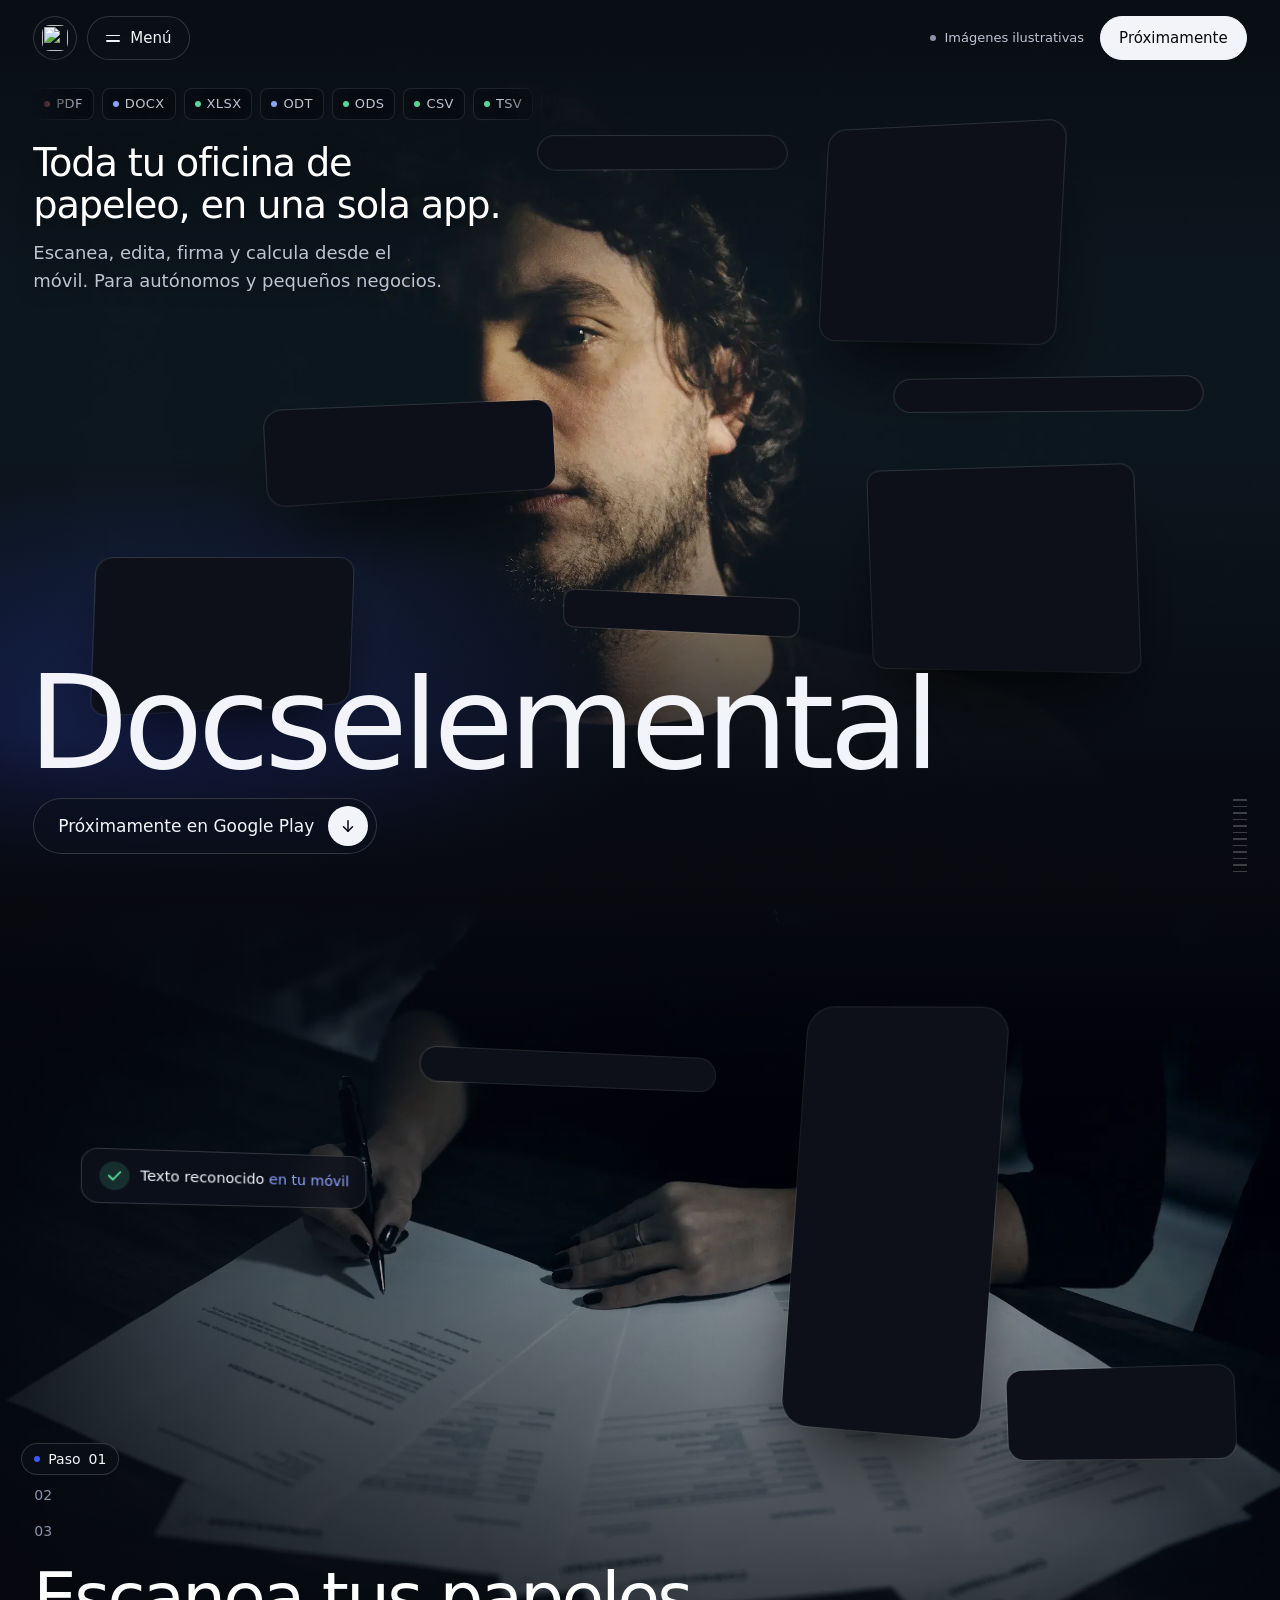
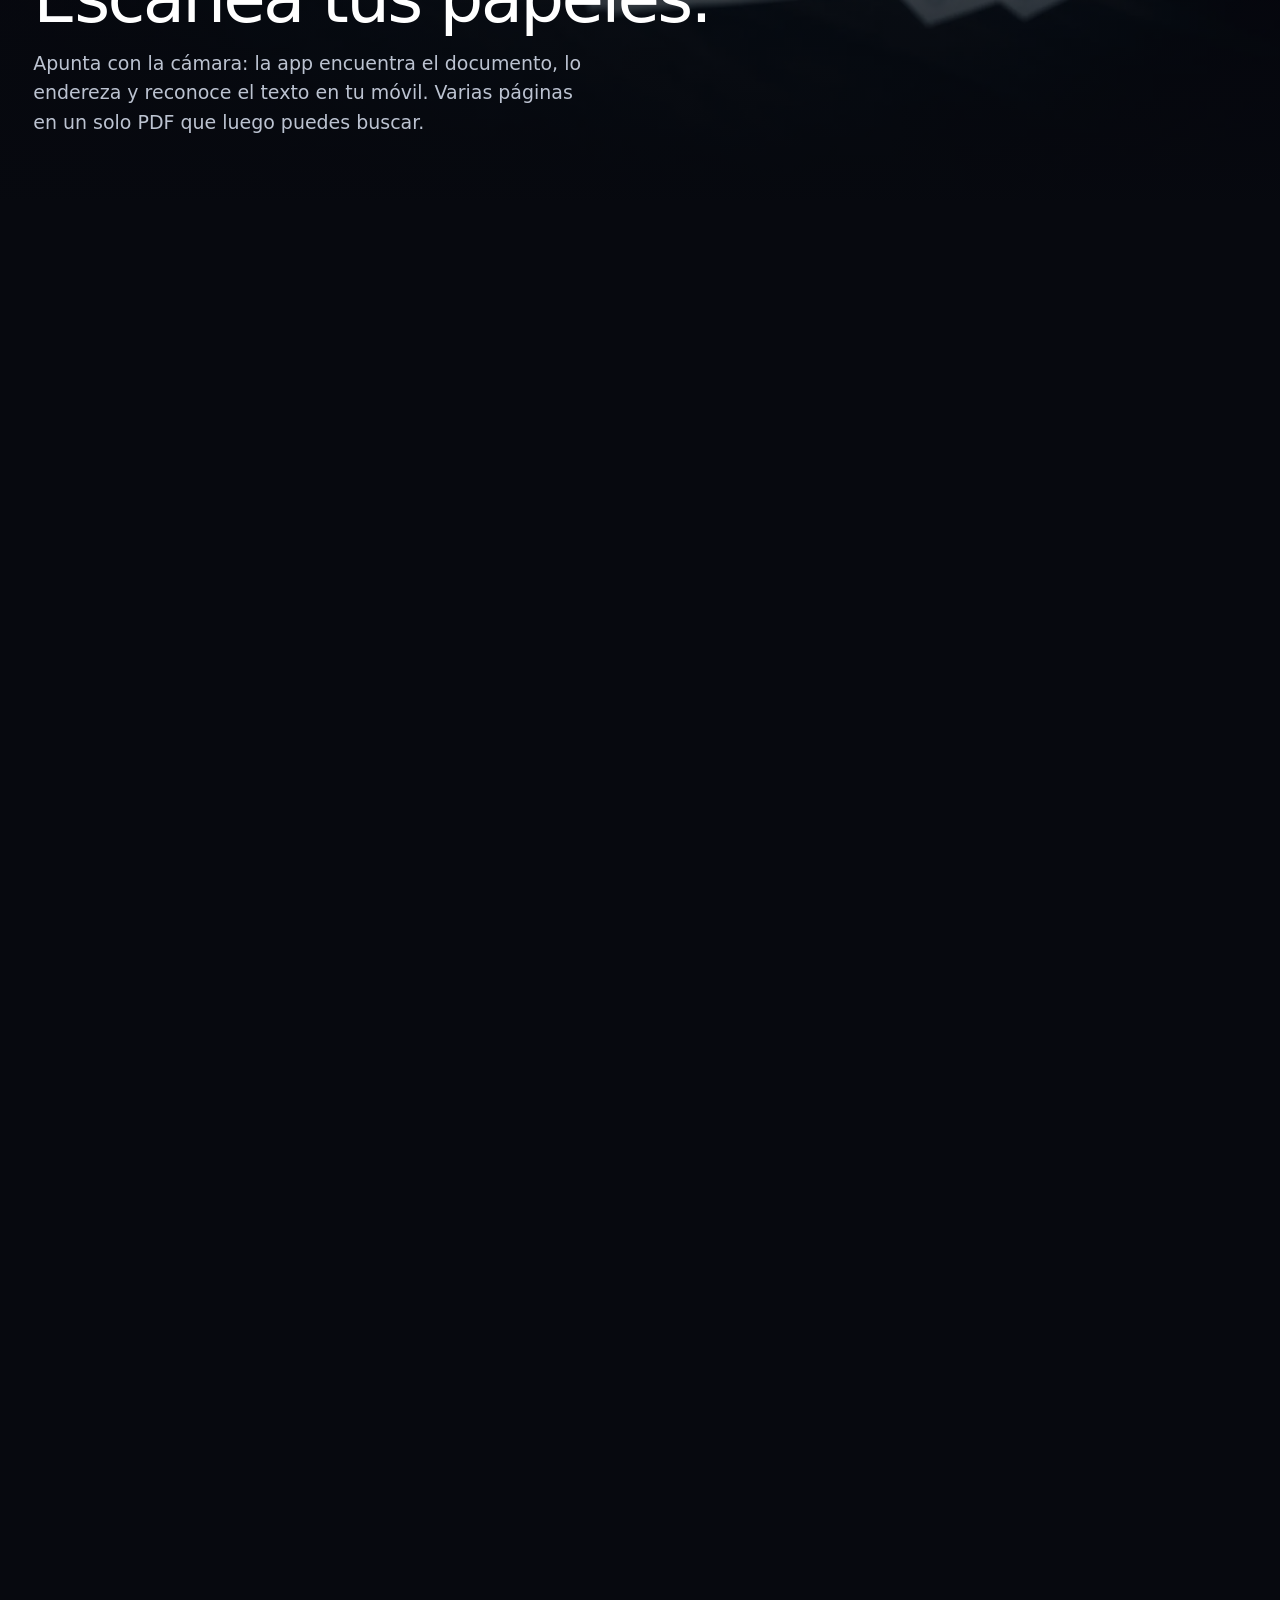
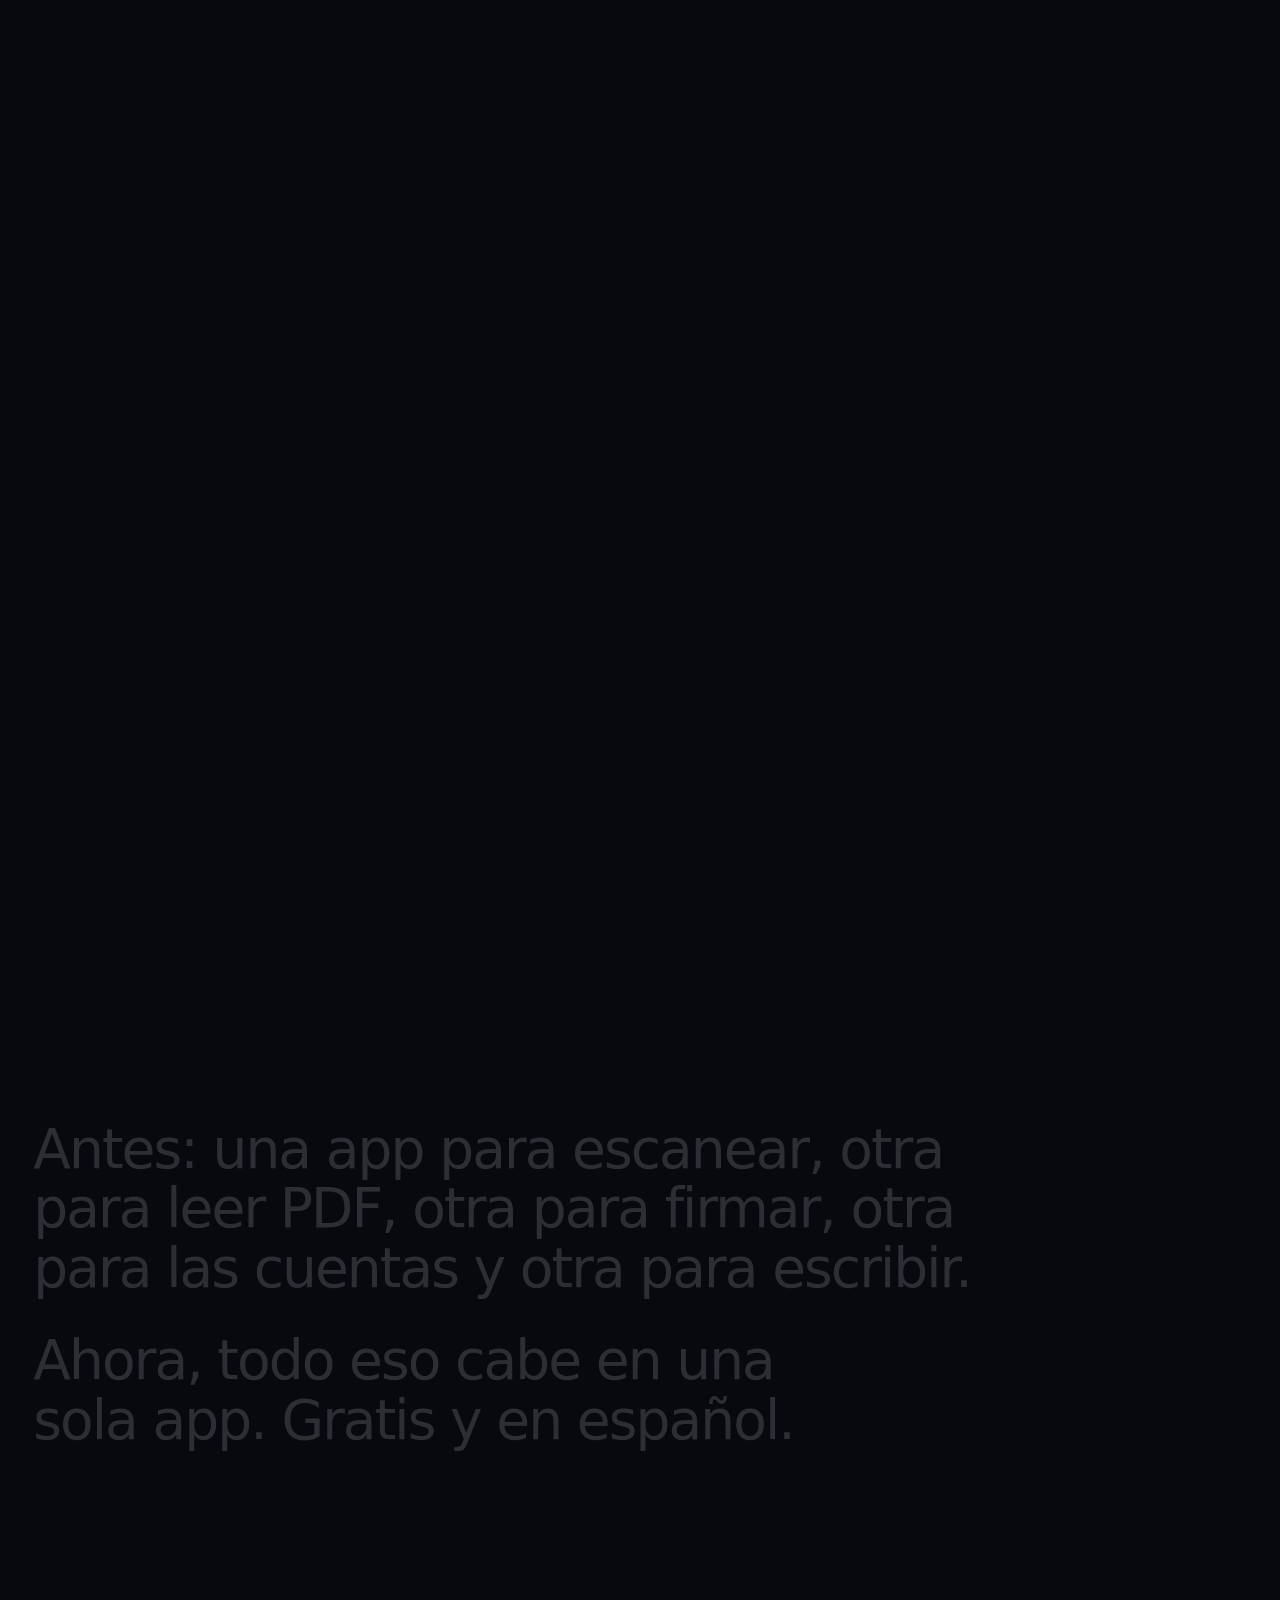
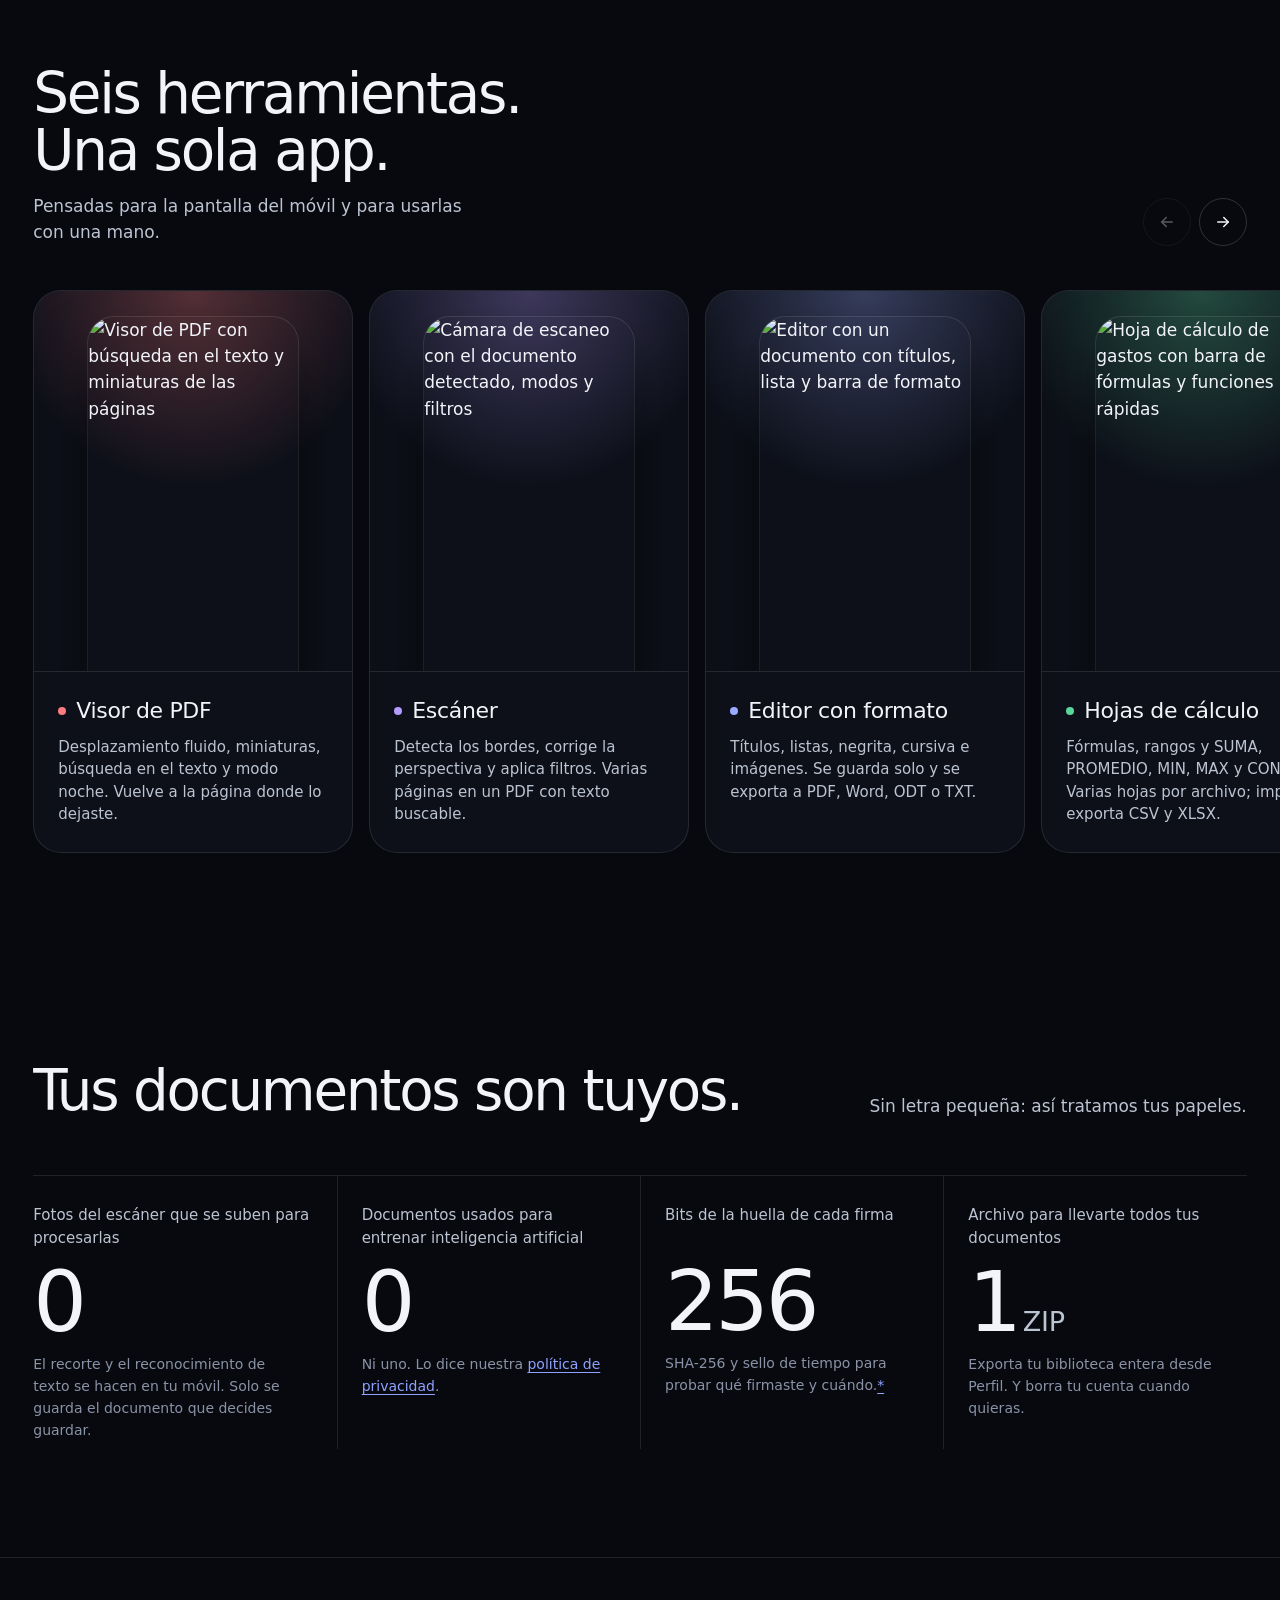
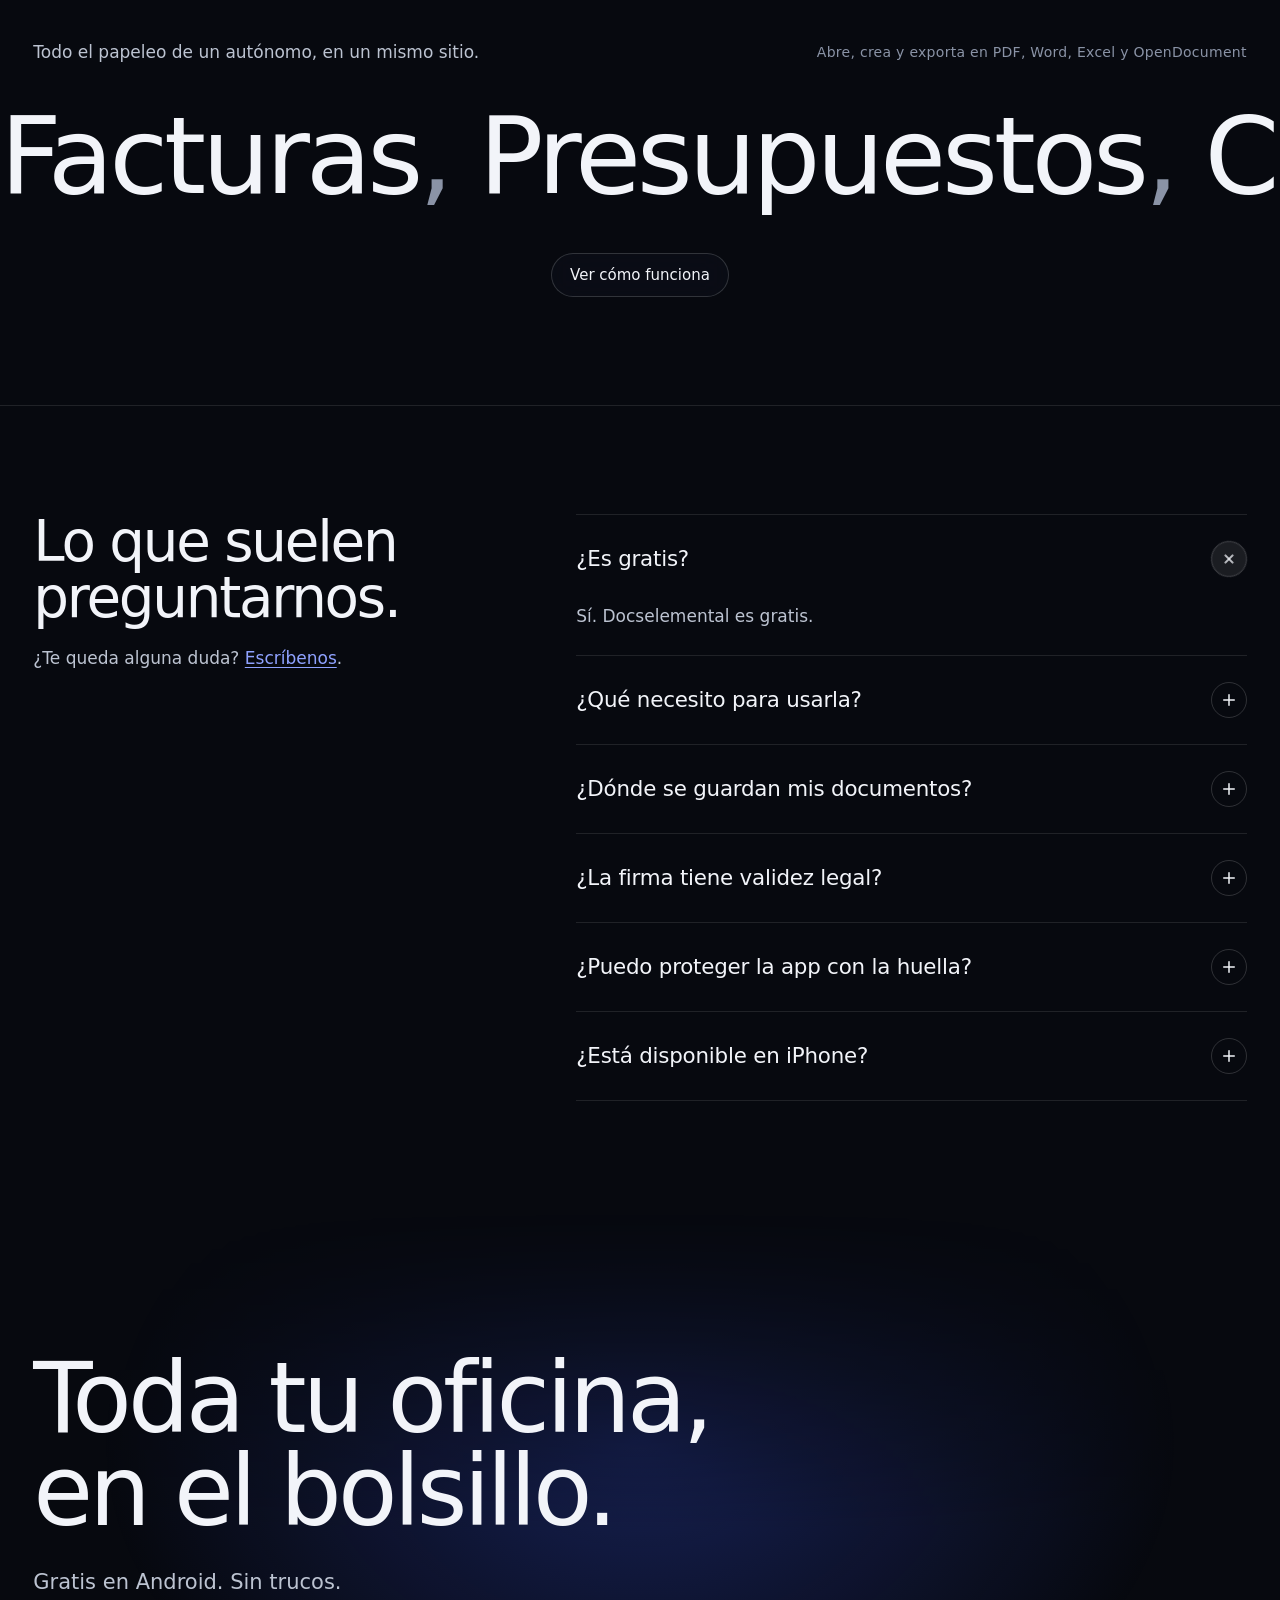
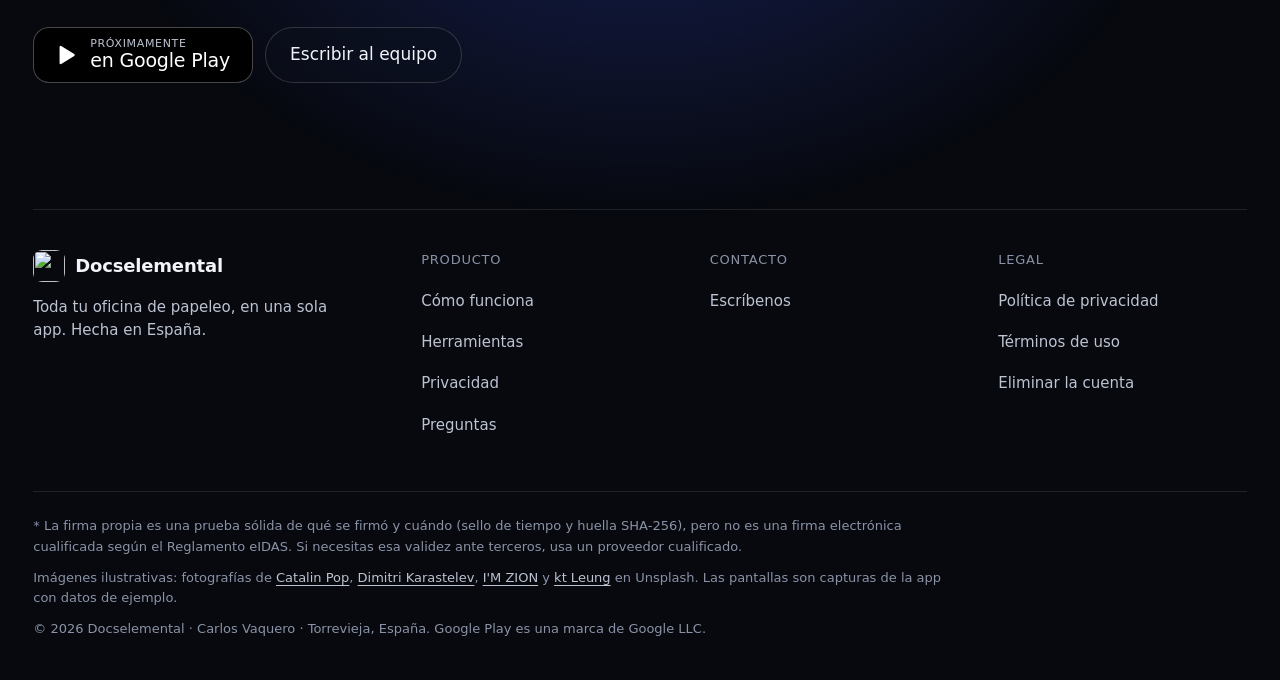
==== commit 0204a00f: "Web: vuelve la portada anterior (sin relevo de paneles); se quedan degradados y márgenes del móvil C" ====
--- a/index.html
+++ b/index.html
@@ -6,4 +6,4 @@
           document.documentElement.classList.add("intro", "intro-show");
         }
       } catch (e) {}
-    </script> <link rel="preload" as="image" href="/img/portada-2400.webp" imagesrcset="/img/portada-1200.webp 1200w, /img/portada-2400.webp 2400w" imagesizes="100vw" fetchpriority="high"> <!-- Satoshi servida desde el propio sitio (sin peticiones a terceros) --><link rel="preload" href="/fonts/Satoshi-Regular.woff2" as="font" type="font/woff2" crossorigin><link rel="preload" href="/fonts/Satoshi-Medium.woff2" as="font" type="font/woff2" crossorigin><!-- Google AdSense --><script async src="https://pagead2.googlesyndication.com/pagead/js/adsbygoogle.js?client=ca-pub-4964681561803456" crossorigin="anonymous"></script><link rel="stylesheet" href="/_astro/index.DvgtK5Xe.css"></head> <body>   <div class="intro-screen" aria-hidden="true"> <div class="intro-tile"><img src="/logo.png" alt="" width="58" height="58"></div> <p class="intro-word">Docselemental</p> </div> <header class="bar"> <div class="bar-l"> <a class="logo-btn" href="#inicio" aria-label="Docselemental, inicio"><img src="/logo.png" alt="" width="26" height="26"></a> <button class="pill" type="button" id="menuBtn" aria-expanded="false" aria-controls="menu"> <span class="menu-ic" aria-hidden="true"><i></i><i></i></span> <span>Menú</span> </button> </div> <div class="bar-r"> <span class="bar-note">Imágenes ilustrativas</span> <a class="pill white" href="#descargar">Próximamente</a> </div> </header> <div class="menu" id="menu" role="dialog" aria-modal="true" aria-label="Menú"> <nav aria-label="Secciones"> <a href="#como-funciona">Cómo funciona</a> <a href="#herramientas">Herramientas</a> <a href="#privacidad">Privacidad</a> <a href="#preguntas">Preguntas</a> <a href="mailto:vaqueromuelacarlos@gmail.com">Contacto</a> </nav> <div class="menu-foot"> <a href="/politica-privacidad.html">Política de privacidad</a> <a href="/terminos-uso.html">Términos de uso</a> <a href="/eliminar-cuenta.html">Eliminar la cuenta</a> </div> </div> <div class="ticks" aria-hidden="true"><i></i><i></i><i></i><i></i><i></i><i></i><i></i><i></i><i></i><i></i><i></i><i></i></div> <main> <!-- PORTADA --> <section class="hero-wrap" id="inicio"> <div class="hero"> <div class="hero-photo"> <img src="/img/portada-2400.webp" srcset="/img/portada-1200.webp 1200w, /img/portada-2400.webp 2400w" sizes="100vw" alt="" width="2400" height="1600" fetchpriority="high"> </div> <div class="orbit" aria-hidden="true"> <div class="set on"> <div class="panel" style="--l:21%;--t:45%;--lm:3%;--tm:47%;--ry:24deg;--rx:0deg;--rz:-3deg;--d:26;--fd:7s;--fdl:-2s;--img:url(/screens/01-menu-oscuro.webp);--cx:40;--cy:400;--cw:700;--ch:220;--r:36;--k0:1.05"> <div class="float"><div class="shot"></div></div> </div><div class="panel" style="--l:64%;--t:16%;--lm:52%;--tm:36%;--ry:-24deg;--rx:0deg;--rz:2deg;--d:34;--fd:8s;--fdl:-5s;--img:url(/screens/02-biblioteca-oscuro.webp);--cx:40;--cy:1000;--cw:700;--ch:420;--r:36;--k0:0.9;--km:0.75"> <div class="float"><div class="shot"></div></div> </div><div class="panel" style="--l:67%;--t:54%;--lm:40%;--tm:60%;--ry:-18deg;--rx:0deg;--rz:-2deg;--d:22;--fd:6.5s;--fdl:-1s;--img:url(/screens/02-biblioteca-oscuro.webp);--cx:40;--cy:568;--cw:552;--ch:254;--r:28;--k0:0.85;--km:1"> <div class="float"><div class="shot"></div></div> </div><div class="panel wide-only" style="--l:42%;--t:15%;--ry:8deg;--rx:10deg;--rz:-2deg;--d:30;--fd:6.8s;--fdl:-6s;--img:url(/screens/06-visor-pdf-oscuro.webp);--cx:40;--cy:236;--cw:700;--ch:96;--r:48;--k0:0.9"> <div class="float"><div class="shot"></div></div> </div> </div><div class="set"> <div class="panel" style="--l:64%;--t:14%;--lm:55%;--tm:37%;--ry:-26deg;--rx:0deg;--rz:3deg;--d:34;--fd:8s;--fdl:-5s;--img:url(/screens/04-firmas-oscuro.webp);--cx:40;--cy:256;--cw:700;--ch:636;--r:44;--k0:0.85"> <div class="float"><div class="shot"></div></div> </div><div class="panel" style="--l:68%;--t:52%;--lm:40%;--tm:57%;--ry:-20deg;--rx:0deg;--rz:-2deg;--d:22;--fd:6.5s;--fdl:-1s;--img:url(/screens/08-hojas-oscuro.webp);--cx:30;--cy:236;--cw:720;--ch:560;--r:30;--k0:0.9;--km:0.95"> <div class="float"><div class="shot"></div></div> </div><div class="panel" style="--l:19%;--t:47%;--lm:3%;--tm:49%;--ry:18deg;--rx:0deg;--rz:0deg;--d:26;--fd:6s;--fdl:-2s"> <div class="float"><div class="card"><span class="ok"><svg class="ico" viewBox="0 0 24 24" fill="none" stroke="currentColor" stroke-width="2.4" stroke-linecap="round" stroke-linejoin="round"><path d="m5 12 5 5 9-10"/></svg></span><span>Firmado · <code>SHA-256 a3f9…c21e</code></span></div></div> </div><div class="panel wide-only" style="--l:8%;--t:61%;--ry:26deg;--rx:0deg;--rz:2deg;--d:18;--fd:7.5s;--fdl:-3s;--img:url(/screens/04-firmas-oscuro.webp);--cx:40;--cy:1072;--cw:700;--ch:292;--r:40;--k0:0.8"> <div class="float"><div class="shot"></div></div> </div><div class="panel wide-only" style="--l:44%;--t:66%;--ry:-6deg;--rx:-8deg;--rz:2deg;--d:16;--fd:7.2s;--fdl:-1.5s;--img:url(/screens/05-perfil-oscuro.webp);--cx:44;--cy:946;--cw:692;--ch:112;--r:24;--k0:0.85"> <div class="float"><div class="shot"></div></div> </div> </div><div class="set"> <div class="panel" style="--l:64%;--t:9%;--lm:58%;--tm:33%;--ry:-18deg;--rx:0deg;--rz:3deg;--d:30;--fd:7.5s;--fdl:-4s;--img:url(/screens/03-escanear.webp);--cx:0;--cy:0;--cw:780;--ch:1688;--r:96;--k0:0.48;--km:0.5"> <div class="float"><div class="shot"></div></div> </div><div class="panel" style="--l:18%;--t:46%;--lm:3%;--tm:46%;--ry:16deg;--rx:0deg;--rz:0deg;--d:26;--fd:6s;--fdl:-2s;--img:url(/screens/03-escanear.webp);--cx:86;--cy:232;--cw:616;--ch:68;--r:34;--k0:1.2;--km:1.1"> <div class="float"><div class="shot"></div></div> </div><div class="panel" style="--l:72%;--t:60%;--lm:3%;--tm:54%;--ry:-16deg;--rx:0deg;--rz:-2deg;--d:20;--fd:7s;--fdl:-1s;--img:url(/screens/03-escanear.webp);--cx:80;--cy:1100;--cw:640;--ch:270;--r:40;--k0:0.8;--km:0.8"> <div class="float"><div class="shot"></div></div> </div><div class="panel wide-only" style="--l:9%;--t:62%;--ry:22deg;--rx:0deg;--rz:0deg;--d:18;--fd:7s;--fdl:-3s"> <div class="float"><div class="card"><span class="ok"><svg class="ico" viewBox="0 0 24 24" fill="none" stroke="currentColor" stroke-width="2.4" stroke-linecap="round" stroke-linejoin="round"><path d="m5 12 5 5 9-10"/></svg></span><span>Texto reconocido <span class="k">en tu móvil</span></span></div></div> </div><div class="panel wide-only" style="--l:45%;--t:64%;--ry:0deg;--rx:-6deg;--rz:-4deg;--d:16;--fd:6.6s;--fdl:-2s;--img:url(/screens/06-visor-pdf-oscuro.webp);--cx:44;--cy:360;--cw:700;--ch:560;--r:10;--k0:0.5"> <div class="float"><div class="shot"></div></div> </div> </div> </div> <div class="hero-top"> <div class="ticker" aria-hidden="true"> <div class="ticker-track"> <span class="fmt" style="--c:#FF7B7F">PDF</span><span class="fmt" style="--c:#8FA2FF">DOCX</span><span class="fmt" style="--c:#5BD69A">XLSX</span><span class="fmt" style="--c:#8FA2FF">ODT</span><span class="fmt" style="--c:#5BD69A">ODS</span><span class="fmt" style="--c:#5BD69A">CSV</span><span class="fmt" style="--c:#5BD69A">TSV</span><span class="fmt" style="--c:#BCC3D1">TXT</span><span class="fmt" style="--c:#B49BFF">JPG</span><span class="fmt" style="--c:#FFB067">ZIP</span><span class="fmt" style="--c:#FF7B7F">PDF</span><span class="fmt" style="--c:#8FA2FF">DOCX</span><span class="fmt" style="--c:#5BD69A">XLSX</span><span class="fmt" style="--c:#8FA2FF">ODT</span><span class="fmt" style="--c:#5BD69A">ODS</span><span class="fmt" style="--c:#5BD69A">CSV</span><span class="fmt" style="--c:#5BD69A">TSV</span><span class="fmt" style="--c:#BCC3D1">TXT</span><span class="fmt" style="--c:#B49BFF">JPG</span><span class="fmt" style="--c:#FFB067">ZIP</span> </div> </div> <h1>Toda tu oficina de papeleo, en una sola app.</h1> <p class="hero-lede">Escanea, edita, firma y calcula desde el móvil. Para autónomos y pequeños negocios.</p> </div> <div class="hero-bottom"> <p class="wordmark" aria-hidden="true"><span style="--i:0">D</span><span style="--i:1">o</span><span style="--i:2">c</span><span style="--i:3">s</span><span style="--i:4">e</span><span style="--i:5">l</span><span style="--i:6">e</span><span style="--i:7">m</span><span style="--i:8">e</span><span style="--i:9">n</span><span style="--i:10">t</span><span style="--i:11">a</span><span style="--i:12">l</span></p> <a class="pill big" href="#descargar">Próximamente en Google Play <span class="dot"><svg class="ico" viewBox="0 0 24 24" fill="none" stroke="currentColor" stroke-width="2" stroke-linecap="round" stroke-linejoin="round" aria-hidden="true"><path d="M12 5v14"/><path d="m6 13 6 6 6-6"/></svg></span></a> </div> </div> </section> <!-- PASOS --> <section class="steps" id="como-funciona" aria-label="Cómo funciona"> <div class="stage"> <article class="step on" id="paso-1" style="--op:50% 60%;--opm:50% 50%"> <div class="step-photo"> <img src="/img/paso-1-2400.webp" srcset="/img/paso-1-1200.webp 1200w, /img/paso-1-2400.webp 2400w" sizes="100vw" alt="" width="2400" height="1600" loading="eager" decoding="async"> </div> <div class="orbit" aria-hidden="true"> <div class="panel" style="--l:62%;--t:12%;--lm:54%;--tm:10%;--ry:-16deg;--rx:0deg;--rz:4deg;--d:26;--fd:7s;--fdl:0s;--img:url(/screens/03-escanear.webp);--cx:0;--cy:0;--cw:780;--ch:1688;--r:96;--k0:0.6;--km:0.7"> <div class="float"><div class="shot"></div></div> </div><div class="panel" style="--l:33%;--t:17%;--lm:5%;--tm:53%;--ry:12deg;--rx:0deg;--rz:0deg;--d:22;--fd:6.5s;--fdl:-2s;--img:url(/screens/03-escanear.webp);--cx:86;--cy:232;--cw:616;--ch:68;--r:34;--k0:1.15;--km:1.3"> <div class="float"><div class="shot"></div></div> </div><div class="panel wide-only" style="--l:79%;--t:52%;--ry:-18deg;--rx:0deg;--rz:-2deg;--d:18;--fd:7.5s;--fdl:-2s;--img:url(/screens/03-escanear.webp);--cx:80;--cy:1100;--cw:640;--ch:270;--r:40;--k0:0.8"> <div class="float"><div class="shot"></div></div> </div><div class="panel wide-only" style="--l:7%;--t:28%;--ry:14deg;--rx:0deg;--rz:0deg;--d:30;--fd:6s;--fdl:-3s"> <div class="float"><div class="card"><span class="ok"><svg class="ico" viewBox="0 0 24 24" fill="none" stroke="currentColor" stroke-width="2.4" stroke-linecap="round" stroke-linejoin="round"><path d="m5 12 5 5 9-10"/></svg></span><span>Texto reconocido <span class="k">en tu móvil</span></span></div></div> </div> </div> <div class="step-copy"> <p class="sr">Paso 1 de 3</p> <h2>Escanea tus papeles.</h2> <p>Apunta con la cámara: la app encuentra el documento, lo endereza y reconoce el texto en tu móvil. Varias páginas en un solo PDF que luego puedes buscar.</p> </div> </article><article class="step" id="paso-2" style="--op:40% 50%;--opm:30% 50%"> <div class="step-photo"> <img src="/img/paso-2-2400.webp" srcset="/img/paso-2-1200.webp 1200w, /img/paso-2-2400.webp 2400w" sizes="100vw" alt="" width="2400" height="1600" loading="lazy" decoding="async"> </div> <div class="orbit" aria-hidden="true"> <div class="panel" style="--l:57%;--t:11%;--lm:40%;--tm:11%;--ry:-18deg;--rx:0deg;--rz:2deg;--d:24;--fd:7s;--fdl:0s;--img:url(/screens/07-editor-oscuro.webp);--cx:30;--cy:250;--cw:720;--ch:760;--r:40;--k0:0.82;--km:0.85"> <div class="float"><div class="shot"></div></div> </div><div class="panel wide-only" style="--l:77%;--t:37%;--ry:-24deg;--rx:0deg;--rz:-3deg;--d:34;--fd:8s;--fdl:-4s;--img:url(/screens/04-firmas-oscuro.webp);--cx:40;--cy:256;--cw:700;--ch:636;--r:44;--k0:0.78"> <div class="float"><div class="shot"></div></div> </div><div class="panel" style="--l:55%;--t:66%;--lm:5%;--tm:50%;--ry:-10deg;--rx:0deg;--rz:0deg;--d:20;--fd:6s;--fdl:-2s"> <div class="float"><div class="card"><span class="ok"><svg class="ico" viewBox="0 0 24 24" fill="none" stroke="currentColor" stroke-width="2.4" stroke-linecap="round" stroke-linejoin="round"><path d="m5 12 5 5 9-10"/></svg></span><span>Firmado · <code>SHA-256 a3f9…c21e</code></span></div></div> </div> </div> <div class="step-copy"> <p class="sr">Paso 2 de 3</p> <h2>Edita y firma.</h2> <p>Texto con formato, hojas con fórmulas y tu firma lista para cualquier PDF, con sello de tiempo y huella SHA-256<sup><a href="#nota-firma" aria-label="Nota sobre la firma">*</a></sup>. Y si firma otra persona, se lo pides por correo.</p> </div> </article><article class="step" id="paso-3" style="--op:45% 40%;--opm:38% 40%"> <div class="step-photo"> <img src="/img/paso-3-2400.webp" srcset="/img/paso-3-1200.webp 1200w, /img/paso-3-2400.webp 2400w" sizes="100vw" alt="" width="2400" height="1600" loading="lazy" decoding="async"> </div> <div class="orbit" aria-hidden="true"> <div class="panel" style="--l:58%;--t:18%;--lm:5%;--tm:13%;--ry:-12deg;--rx:0deg;--rz:0deg;--d:28;--fd:6.5s;--fdl:0s"> <div class="float"><div class="card"><span class="ok"><svg class="ico" viewBox="0 0 24 24" fill="none" stroke="currentColor" stroke-width="2.4" stroke-linecap="round" stroke-linejoin="round"><path d="m5 12 5 5 9-10"/></svg></span><span>Exportado a la Biblioteca y al dispositivo</span></div></div> </div><div class="panel" style="--l:66%;--t:32%;--lm:30%;--tm:24%;--ry:-22deg;--rx:0deg;--rz:2deg;--d:20;--fd:7.5s;--fdl:-3s;--img:url(/screens/02-biblioteca-oscuro.webp);--cx:40;--cy:1000;--cw:700;--ch:420;--r:36;--k0:0.95;--km:0.95"> <div class="float"><div class="shot"></div></div> </div><div class="panel wide-only" style="--l:60%;--t:66%;--ry:-10deg;--rx:0deg;--rz:0deg;--d:16;--fd:8s;--fdl:-5s"> <div class="float"><div class="chips"><span class="fmt" style="--c:#FF7B7F">PDF</span><span class="fmt" style="--c:#8FA2FF">DOCX</span><span class="fmt" style="--c:#8FA2FF">ODT</span><span class="fmt" style="--c:#BCC3D1">TXT</span><span class="fmt" style="--c:#5BD69A">XLSX</span><span class="fmt" style="--c:#5BD69A">ODS</span><span class="fmt" style="--c:#5BD69A">CSV</span><span class="fmt" style="--c:#5BD69A">TSV</span></div></div> </div> </div> <div class="step-copy"> <p class="sr">Paso 3 de 3</p> <h2>Exporta y comparte.</h2> <p>Exporta a PDF, Word, Excel u OpenDocument. La copia se queda en tu Biblioteca y, si quieres, también en el móvil. Comparte varios archivos de una vez.</p> </div> </article> <div class="step-nav" aria-label="Pasos"> <button type="button" data-step="0" aria-label="Paso 1: Escanea" aria-current="step"> <span class="lbl">Paso</span> 01 </button><button type="button" data-step="1" aria-label="Paso 2: Edita y firma"> <span class="lbl">Paso</span> 02 </button><button type="button" data-step="2" aria-label="Paso 3: Exporta y comparte"> <span class="lbl">Paso</span> 03 </button> </div> </div> </section> <!-- CONTRASTE --> <section class="contrast" aria-label="Antes y ahora"> <p class="a"><span class="w">Antes:</span> <span class="w">una</span> <span class="w">app</span> <span class="w">para</span> <span class="w">escanear,</span> <span class="w">otra</span> <span class="w">para</span> <span class="w">leer</span> <span class="w">PDF,</span> <span class="w">otra</span> <span class="w">para</span> <span class="w">firmar,</span> <span class="w">otra</span> <span class="w">para</span> <span class="w">las</span> <span class="w">cuentas</span> <span class="w">y</span> <span class="w">otra</span> <span class="w">para</span> <span class="w">escribir.</span> </p> <p class="b"><span class="w">Ahora,</span> <span class="w">todo</span> <span class="w">eso</span> <span class="w">cabe</span> <span class="w">en</span> <span class="w">una</span> <span class="w">sola</span> <span class="w">app.</span> <span class="w">Gratis</span> <span class="w">y</span> <span class="w">en</span> <span class="w">español.</span> </p> </section> <!-- HERRAMIENTAS --> <section class="tools" id="herramientas"> <div class="sec-head"> <div> <h2>Seis herramientas.<br>Una sola app.</h2> <p>Pensadas para la pantalla del móvil y para usarlas con una mano.</p> </div> <div class="arrows"> <button type="button" id="prevTool" aria-label="Herramienta anterior" disabled><svg class="ico" viewBox="0 0 24 24" fill="none" stroke="currentColor" stroke-width="2" stroke-linecap="round" stroke-linejoin="round" aria-hidden="true"><path d="M19 12H5"></path><path d="m11 18-6-6 6-6"></path></svg></button> <button type="button" id="nextTool" aria-label="Herramienta siguiente"><svg class="ico" viewBox="0 0 24 24" fill="none" stroke="currentColor" stroke-width="2" stroke-linecap="round" stroke-linejoin="round" aria-hidden="true"><path d="M5 12h14"></path><path d="m13 6 6 6-6 6"></path></svg></button> </div> </div> <div class="track" id="toolTrack" tabindex="0" aria-label="Herramientas de la app"> <article class="tool" style="--c:#FF7B7F"> <div class="tool-shot"><img src="/screens/06-visor-pdf-oscuro.webp" alt="Visor de PDF con búsqueda en el texto y miniaturas de las páginas" width="780" height="1688" loading="lazy" decoding="async"></div> <div class="tool-txt"> <h3>Visor de PDF</h3> <p>Desplazamiento fluido, miniaturas, búsqueda en el texto y modo noche. Vuelve a la página donde lo dejaste.</p> </div> </article><article class="tool" style="--c:#B49BFF"> <div class="tool-shot"><img src="/screens/03-escanear.webp" alt="Cámara de escaneo con el documento detectado, modos y filtros" width="780" height="1688" loading="lazy" decoding="async"></div> <div class="tool-txt"> <h3>Escáner</h3> <p>Detecta los bordes, corrige la perspectiva y aplica filtros. Varias páginas en un PDF con texto buscable.</p> </div> </article><article class="tool" style="--c:#9AABFF"> <div class="tool-shot"><img src="/screens/07-editor-oscuro.webp" alt="Editor con un documento con títulos, lista y barra de formato" width="780" height="1688" loading="lazy" decoding="async"></div> <div class="tool-txt"> <h3>Editor con formato</h3> <p>Títulos, listas, negrita, cursiva e imágenes. Se guarda solo y se exporta a PDF, Word, ODT o TXT.</p> </div> </article><article class="tool" style="--c:#5BD69A"> <div class="tool-shot"><img src="/screens/08-hojas-oscuro.webp" alt="Hoja de cálculo de gastos con barra de fórmulas y funciones rápidas" width="780" height="1688" loading="lazy" decoding="async"></div> <div class="tool-txt"> <h3>Hojas de cálculo</h3> <p>Fórmulas, rangos y SUMA, PROMEDIO, MIN, MAX y CONTAR. Varias hojas por archivo; importa y exporta CSV y XLSX.</p> </div> </article><article class="tool" style="--c:#FFB067"> <div class="tool-shot"><img src="/screens/04-firmas-oscuro.webp" alt="Pantalla Firmas con la firma guardada y documentos por firmar" width="780" height="1688" loading="lazy" decoding="async"></div> <div class="tool-txt"> <h3>Firma propia</h3> <p>Dibuja tu firma una vez y úsala en cualquier PDF. También puedes pedir la firma a otra persona por correo.</p> </div> </article><article class="tool" style="--c:#4FD3E3"> <div class="tool-shot"><img src="/screens/02-biblioteca-oscuro.webp" alt="Biblioteca con carpetas de colores y la lista de archivos" width="780" height="1688" loading="lazy" decoding="async"></div> <div class="tool-txt"> <h3>Biblioteca</h3> <p>Carpetas de colores, filtros, papelera y búsqueda dentro del texto de tus documentos.</p> </div> </article> </div> </section> <!-- PRIVACIDAD --> <section class="facts" id="privacidad"> <div class="facts-head"> <h2>Tus documentos son tuyos.</h2> <p>Sin letra pequeña: así tratamos tus papeles.</p> </div> <div class="facts-grid"> <div class="fact"> <p class="lbl">Fotos del escáner que se suben para procesarlas</p> <p class="num" data-n="0">0</p> <p class="sub">El recorte y el reconocimiento de texto se hacen en tu móvil. Solo se guarda el documento que decides guardar.</p> </div> <div class="fact"> <p class="lbl">Documentos usados para entrenar inteligencia artificial</p> <p class="num" data-n="0">0</p> <p class="sub">Ni uno. Lo dice nuestra <a href="/politica-privacidad.html">política de privacidad</a>.</p> </div> <div class="fact"> <p class="lbl">Bits de la huella de cada firma</p> <p class="num" data-n="256">256</p> <p class="sub">SHA-256 y sello de tiempo para probar qué firmaste y cuándo.<a href="#nota-firma" aria-label="Nota sobre la firma">*</a></p> </div> <div class="fact"> <p class="lbl">Archivo para llevarte todos tus documentos</p> <p class="num" data-n="1">1<small>ZIP</small></p> <p class="sub">Exporta tu biblioteca entera desde Perfil. Y borra tu cuenta cuando quieras.</p> </div> </div> </section> <!-- PAPELEO --> <section class="papers" aria-label="El papeleo de un autónomo"> <div class="papers-cap"> <p>Todo el papeleo de un autónomo, en un mismo sitio.</p> <span>Abre, crea y exporta en PDF, Word, Excel y OpenDocument</span> </div> <div class="marquee" aria-hidden="true"> <p>Facturas<em>, </em>Presupuestos<em>, </em>Contratos<em>, </em>Albaranes<em>, </em>Tickets<em>, </em>Recibos<em>, </em>Nóminas<em>, </em>Modelo 303<em>, </em></p><p>Facturas<em>, </em>Presupuestos<em>, </em>Contratos<em>, </em>Albaranes<em>, </em>Tickets<em>, </em>Recibos<em>, </em>Nóminas<em>, </em>Modelo 303<em>, </em></p> </div> <p class="sr">Facturas, Presupuestos, Contratos, Albaranes, Tickets, Recibos, Nóminas, Modelo 303.</p> <div class="papers-more"><a class="pill" href="#como-funciona">Ver cómo funciona</a></div> </section> <!-- PREGUNTAS --> <section class="faq" id="preguntas"> <div class="faq-l"> <h2>Lo que suelen preguntarnos.</h2> <p>¿Te queda alguna duda? <a href="mailto:vaqueromuelacarlos@gmail.com">Escríbenos</a>.</p> </div> <div class="faq-list"> <div class="qa open"> <h3> <button type="button" aria-expanded="true" aria-controls="faq-0" id="faq-q-0"> <span>¿Es gratis?</span> <span class="plus" aria-hidden="true"><svg class="ico" viewBox="0 0 24 24" fill="none" stroke="currentColor" stroke-width="2" stroke-linecap="round"><path d="M12 5v14"></path><path d="M5 12h14"></path></svg></span> </button> </h3> <div class="qa-a" id="faq-0" role="region" aria-labelledby="faq-q-0"><div><p>Sí. Docselemental es gratis.</p></div></div> </div><div class="qa"> <h3> <button type="button" aria-expanded="false" aria-controls="faq-1" id="faq-q-1"> <span>¿Qué necesito para usarla?</span> <span class="plus" aria-hidden="true"><svg class="ico" viewBox="0 0 24 24" fill="none" stroke="currentColor" stroke-width="2" stroke-linecap="round"><path d="M12 5v14"></path><path d="M5 12h14"></path></svg></span> </button> </h3> <div class="qa-a" id="faq-1" role="region" aria-labelledby="faq-q-1"><div><p>Un móvil Android 7.0 o superior y una cuenta: con correo y contraseña, con Google o con un código que te llega por correo.</p></div></div> </div><div class="qa"> <h3> <button type="button" aria-expanded="false" aria-controls="faq-2" id="faq-q-2"> <span>¿Dónde se guardan mis documentos?</span> <span class="plus" aria-hidden="true"><svg class="ico" viewBox="0 0 24 24" fill="none" stroke="currentColor" stroke-width="2" stroke-linecap="round"><path d="M12 5v14"></path><path d="M5 12h14"></path></svg></span> </button> </h3> <div class="qa-a" id="faq-2" role="region" aria-labelledby="faq-q-2"><div><p>En tu cuenta privada en la nube: solo tú puedes verlos con tu sesión. Puedes exportarlos todos en un ZIP o borrarlos con tu cuenta cuando quieras.</p></div></div> </div><div class="qa"> <h3> <button type="button" aria-expanded="false" aria-controls="faq-3" id="faq-q-3"> <span>¿La firma tiene validez legal?</span> <span class="plus" aria-hidden="true"><svg class="ico" viewBox="0 0 24 24" fill="none" stroke="currentColor" stroke-width="2" stroke-linecap="round"><path d="M12 5v14"></path><path d="M5 12h14"></path></svg></span> </button> </h3> <div class="qa-a" id="faq-3" role="region" aria-labelledby="faq-q-3"><div><p>Es una prueba sólida de qué firmaste y cuándo (sello de tiempo y huella SHA-256), pero no es una firma electrónica cualificada según el Reglamento eIDAS.</p></div></div> </div><div class="qa"> <h3> <button type="button" aria-expanded="false" aria-controls="faq-4" id="faq-q-4"> <span>¿Puedo proteger la app con la huella?</span> <span class="plus" aria-hidden="true"><svg class="ico" viewBox="0 0 24 24" fill="none" stroke="currentColor" stroke-width="2" stroke-linecap="round"><path d="M12 5v14"></path><path d="M5 12h14"></path></svg></span> </button> </h3> <div class="qa-a" id="faq-4" role="region" aria-labelledby="faq-q-4"><div><p>Sí. Activa «Bloqueo con huella» en Perfil y la app te pedirá la huella (o el PIN del móvil) al abrirla.</p></div></div> </div><div class="qa"> <h3> <button type="button" aria-expanded="false" aria-controls="faq-5" id="faq-q-5"> <span>¿Está disponible en iPhone?</span> <span class="plus" aria-hidden="true"><svg class="ico" viewBox="0 0 24 24" fill="none" stroke="currentColor" stroke-width="2" stroke-linecap="round"><path d="M12 5v14"></path><path d="M5 12h14"></path></svg></span> </button> </h3> <div class="qa-a" id="faq-5" role="region" aria-labelledby="faq-q-5"><div><p>Por ahora solo en Android.</p></div></div> </div> </div> </section> </main>  <footer class="end" id="descargar"> <div class="end-cta"> <h2>Toda tu oficina, en el bolsillo.</h2> <p>Gratis en Android. Sin trucos.</p> <div class="end-actions"> <span class="badge"> <svg width="26" height="26" viewBox="0 0 24 24" fill="currentColor" aria-hidden="true"><path d="M7 4.5v15a1 1 0 0 0 1.5.86l12-7.5a1 1 0 0 0 0-1.72l-12-7.5A1 1 0 0 0 7 4.5Z"></path></svg> <span><small>Próximamente</small><b>en Google Play</b></span> </span> <a class="pill big" href="mailto:vaqueromuelacarlos@gmail.com" style="padding:0 24px">Escribir al equipo</a> </div> </div> <div class="foot"> <div class="foot-brand"> <a href="#inicio"><img src="/logo.png" alt="" width="32" height="32">Docselemental</a> <p>Toda tu oficina de papeleo, en una sola app. Hecha en España.</p> </div> <div> <h3>Producto</h3> <ul> <li><a href="#como-funciona">Cómo funciona</a></li> <li><a href="#herramientas">Herramientas</a></li> <li><a href="#privacidad">Privacidad</a></li> <li><a href="#preguntas">Preguntas</a></li> </ul> </div> <div> <h3>Contacto</h3> <ul> <li><a href="mailto:vaqueromuelacarlos@gmail.com">Escríbenos</a></li> </ul> </div> <div> <h3>Legal</h3> <ul> <li><a href="/politica-privacidad.html">Política de privacidad</a></li> <li><a href="/terminos-uso.html">Términos de uso</a></li> <li><a href="/eliminar-cuenta.html">Eliminar la cuenta</a></li> </ul> </div> </div> <div class="legal"> <p id="nota-firma">* La firma propia es una prueba sólida de qué se firmó y cuándo (sello de tiempo y huella SHA-256), pero no es una firma electrónica cualificada según el Reglamento eIDAS. Si necesitas esa validez ante terceros, usa un proveedor cualificado.</p> <p>Imágenes ilustrativas: fotografías de <a href="https://unsplash.com/photos/Ui4-9ZHZ1qI">Catalin Pop</a>, <a href="https://unsplash.com/photos/ZH4FUYiaczY">Dimitri Karastelev</a>, <a href="https://unsplash.com/photos/pyuYLuQGJjg">I'M ZION</a> y <a href="https://unsplash.com/photos/3JU5_eWs8Cw">kt Leung</a> en Unsplash. Las pantallas son capturas de la app con datos de ejemplo.</p> <p>© 2026 Docselemental · Carlos Vaquero · Torrevieja, España. Google Play es una marca de Google LLC.</p> </div> </footer> <script type="module" src="/_astro/index.astro_astro_type_script_index_0_lang.BbulT9Oy.js"></script>  </body></html>+    </script> <link rel="preload" as="image" href="/img/portada-2400.webp" imagesrcset="/img/portada-1200.webp 1200w, /img/portada-2400.webp 2400w" imagesizes="100vw" fetchpriority="high"> <!-- Satoshi servida desde el propio sitio (sin peticiones a terceros) --><link rel="preload" href="/fonts/Satoshi-Regular.woff2" as="font" type="font/woff2" crossorigin><link rel="preload" href="/fonts/Satoshi-Medium.woff2" as="font" type="font/woff2" crossorigin><!-- Google AdSense --><script async src="https://pagead2.googlesyndication.com/pagead/js/adsbygoogle.js?client=ca-pub-4964681561803456" crossorigin="anonymous"></script><link rel="stylesheet" href="/_astro/index.CDfVBCqA.css"></head> <body>   <div class="intro-screen" aria-hidden="true"> <div class="intro-tile"><img src="/logo.png" alt="" width="58" height="58"></div> <p class="intro-word">Docselemental</p> </div> <header class="bar"> <div class="bar-l"> <a class="logo-btn" href="#inicio" aria-label="Docselemental, inicio"><img src="/logo.png" alt="" width="26" height="26"></a> <button class="pill" type="button" id="menuBtn" aria-expanded="false" aria-controls="menu"> <span class="menu-ic" aria-hidden="true"><i></i><i></i></span> <span>Menú</span> </button> </div> <div class="bar-r"> <span class="bar-note">Imágenes ilustrativas</span> <a class="pill white" href="#descargar">Próximamente</a> </div> </header> <div class="menu" id="menu" role="dialog" aria-modal="true" aria-label="Menú"> <nav aria-label="Secciones"> <a href="#como-funciona">Cómo funciona</a> <a href="#herramientas">Herramientas</a> <a href="#privacidad">Privacidad</a> <a href="#preguntas">Preguntas</a> <a href="mailto:vaqueromuelacarlos@gmail.com">Contacto</a> </nav> <div class="menu-foot"> <a href="/politica-privacidad.html">Política de privacidad</a> <a href="/terminos-uso.html">Términos de uso</a> <a href="/eliminar-cuenta.html">Eliminar la cuenta</a> </div> </div> <div class="ticks" aria-hidden="true"><i></i><i></i><i></i><i></i><i></i><i></i><i></i><i></i><i></i><i></i><i></i><i></i></div> <main> <!-- PORTADA --> <section class="hero" id="inicio"> <div class="hero-photo"> <img src="/img/portada-2400.webp" srcset="/img/portada-1200.webp 1200w, /img/portada-2400.webp 2400w" sizes="100vw" alt="" width="2400" height="1600" fetchpriority="high"> </div> <div class="orbit" aria-hidden="true"> <div class="panel" style="--l:21%;--t:45%;--lm:3%;--tm:47%;--ry:24deg;--rx:0deg;--rz:-3deg;--d:26;--v:0.35;--fd:7s;--fdl:-2s;--img:url(/screens/01-menu-oscuro.webp);--cx:40;--cy:400;--cw:700;--ch:220;--r:36;--k0:1.05"> <div class="float"><div class="shot"></div></div> </div><div class="panel" style="--l:64%;--t:14%;--lm:55%;--tm:37%;--ry:-26deg;--rx:0deg;--rz:3deg;--d:34;--v:0.55;--fd:8s;--fdl:-5s;--img:url(/screens/04-firmas-oscuro.webp);--cx:40;--cy:256;--cw:700;--ch:636;--r:44;--k0:0.85"> <div class="float"><div class="shot"></div></div> </div><div class="panel" style="--l:68%;--t:52%;--lm:40%;--tm:57%;--ry:-20deg;--rx:0deg;--rz:-2deg;--d:22;--v:0.25;--fd:6.5s;--fdl:-1s;--img:url(/screens/08-hojas-oscuro.webp);--cx:30;--cy:236;--cw:720;--ch:560;--r:30;--k0:0.9;--km:0.95"> <div class="float"><div class="shot"></div></div> </div><div class="panel wide-only" style="--l:8%;--t:62%;--ry:28deg;--rx:0deg;--rz:2deg;--d:18;--v:0.2;--fd:7.5s;--fdl:-3s;--img:url(/screens/02-biblioteca-oscuro.webp);--cx:40;--cy:1000;--cw:700;--ch:420;--r:36;--k0:0.9"> <div class="float"><div class="shot"></div></div> </div><div class="panel wide-only" style="--l:70%;--t:42%;--ry:-16deg;--rx:0deg;--rz:0deg;--d:40;--v:0.45;--fd:6s;--fdl:-4s;--img:url(/screens/03-escanear.webp);--cx:86;--cy:232;--cw:616;--ch:68;--r:34;--k0:1.2"> <div class="float"><div class="shot"></div></div> </div><div class="panel wide-only" style="--l:42%;--t:15%;--ry:8deg;--rx:10deg;--rz:-2deg;--d:30;--v:0.6;--fd:6.8s;--fdl:-6s;--img:url(/screens/06-visor-pdf-oscuro.webp);--cx:40;--cy:236;--cw:700;--ch:96;--r:48;--k0:0.9"> <div class="float"><div class="shot"></div></div> </div><div class="panel wide-only" style="--l:44%;--t:66%;--ry:-6deg;--rx:-8deg;--rz:2deg;--d:16;--v:0.3;--fd:7.2s;--fdl:-1.5s;--img:url(/screens/05-perfil-oscuro.webp);--cx:44;--cy:946;--cw:692;--ch:112;--r:24;--k0:0.85"> <div class="float"><div class="shot"></div></div> </div> </div> <div class="hero-top"> <div class="ticker" aria-hidden="true"> <div class="ticker-track"> <span class="fmt" style="--c:#FF7B7F">PDF</span><span class="fmt" style="--c:#8FA2FF">DOCX</span><span class="fmt" style="--c:#5BD69A">XLSX</span><span class="fmt" style="--c:#8FA2FF">ODT</span><span class="fmt" style="--c:#5BD69A">ODS</span><span class="fmt" style="--c:#5BD69A">CSV</span><span class="fmt" style="--c:#5BD69A">TSV</span><span class="fmt" style="--c:#BCC3D1">TXT</span><span class="fmt" style="--c:#B49BFF">JPG</span><span class="fmt" style="--c:#FFB067">ZIP</span><span class="fmt" style="--c:#FF7B7F">PDF</span><span class="fmt" style="--c:#8FA2FF">DOCX</span><span class="fmt" style="--c:#5BD69A">XLSX</span><span class="fmt" style="--c:#8FA2FF">ODT</span><span class="fmt" style="--c:#5BD69A">ODS</span><span class="fmt" style="--c:#5BD69A">CSV</span><span class="fmt" style="--c:#5BD69A">TSV</span><span class="fmt" style="--c:#BCC3D1">TXT</span><span class="fmt" style="--c:#B49BFF">JPG</span><span class="fmt" style="--c:#FFB067">ZIP</span> </div> </div> <h1>Toda tu oficina de papeleo, en una sola app.</h1> <p class="hero-lede">Escanea, edita, firma y calcula desde el móvil. Para autónomos y pequeños negocios.</p> </div> <div class="hero-bottom"> <p class="wordmark" aria-hidden="true"><span style="--i:0">D</span><span style="--i:1">o</span><span style="--i:2">c</span><span style="--i:3">s</span><span style="--i:4">e</span><span style="--i:5">l</span><span style="--i:6">e</span><span style="--i:7">m</span><span style="--i:8">e</span><span style="--i:9">n</span><span style="--i:10">t</span><span style="--i:11">a</span><span style="--i:12">l</span></p> <a class="pill big" href="#descargar">Próximamente en Google Play <span class="dot"><svg class="ico" viewBox="0 0 24 24" fill="none" stroke="currentColor" stroke-width="2" stroke-linecap="round" stroke-linejoin="round" aria-hidden="true"><path d="M12 5v14"/><path d="m6 13 6 6 6-6"/></svg></span></a> </div> </section> <!-- PASOS --> <section class="steps" id="como-funciona" aria-label="Cómo funciona"> <div class="stage"> <article class="step on" id="paso-1" style="--op:50% 60%;--opm:50% 50%"> <div class="step-photo"> <img src="/img/paso-1-2400.webp" srcset="/img/paso-1-1200.webp 1200w, /img/paso-1-2400.webp 2400w" sizes="100vw" alt="" width="2400" height="1600" loading="eager" decoding="async"> </div> <div class="orbit" aria-hidden="true"> <div class="panel" style="--l:62%;--t:12%;--lm:54%;--tm:10%;--ry:-16deg;--rx:0deg;--rz:4deg;--d:26;--v:0;--fd:7s;--fdl:0s;--img:url(/screens/03-escanear.webp);--cx:0;--cy:0;--cw:780;--ch:1688;--r:96;--k0:0.6;--km:0.7"> <div class="float"><div class="shot"></div></div> </div><div class="panel" style="--l:33%;--t:17%;--lm:5%;--tm:53%;--ry:12deg;--rx:0deg;--rz:0deg;--d:22;--v:0;--fd:6.5s;--fdl:-2s;--img:url(/screens/03-escanear.webp);--cx:86;--cy:232;--cw:616;--ch:68;--r:34;--k0:1.15;--km:1.3"> <div class="float"><div class="shot"></div></div> </div><div class="panel wide-only" style="--l:79%;--t:52%;--ry:-18deg;--rx:0deg;--rz:-2deg;--d:18;--v:0;--fd:7.5s;--fdl:-2s;--img:url(/screens/03-escanear.webp);--cx:80;--cy:1100;--cw:640;--ch:270;--r:40;--k0:0.8"> <div class="float"><div class="shot"></div></div> </div><div class="panel wide-only" style="--l:7%;--t:28%;--ry:14deg;--rx:0deg;--rz:0deg;--d:30;--v:0;--fd:6s;--fdl:-3s"> <div class="float"><div class="card"><span class="ok"><svg class="ico" viewBox="0 0 24 24" fill="none" stroke="currentColor" stroke-width="2.4" stroke-linecap="round" stroke-linejoin="round"><path d="m5 12 5 5 9-10"/></svg></span><span>Texto reconocido <span class="k">en tu móvil</span></span></div></div> </div> </div> <div class="step-copy"> <p class="sr">Paso 1 de 3</p> <h2>Escanea tus papeles.</h2> <p>Apunta con la cámara: la app encuentra el documento, lo endereza y reconoce el texto en tu móvil. Varias páginas en un solo PDF que luego puedes buscar.</p> </div> </article><article class="step" id="paso-2" style="--op:40% 50%;--opm:30% 50%"> <div class="step-photo"> <img src="/img/paso-2-2400.webp" srcset="/img/paso-2-1200.webp 1200w, /img/paso-2-2400.webp 2400w" sizes="100vw" alt="" width="2400" height="1600" loading="lazy" decoding="async"> </div> <div class="orbit" aria-hidden="true"> <div class="panel" style="--l:57%;--t:11%;--lm:40%;--tm:11%;--ry:-18deg;--rx:0deg;--rz:2deg;--d:24;--v:0;--fd:7s;--fdl:0s;--img:url(/screens/07-editor-oscuro.webp);--cx:30;--cy:250;--cw:720;--ch:760;--r:40;--k0:0.82;--km:0.85"> <div class="float"><div class="shot"></div></div> </div><div class="panel wide-only" style="--l:77%;--t:37%;--ry:-24deg;--rx:0deg;--rz:-3deg;--d:34;--v:0;--fd:8s;--fdl:-4s;--img:url(/screens/04-firmas-oscuro.webp);--cx:40;--cy:256;--cw:700;--ch:636;--r:44;--k0:0.78"> <div class="float"><div class="shot"></div></div> </div><div class="panel" style="--l:55%;--t:66%;--lm:5%;--tm:50%;--ry:-10deg;--rx:0deg;--rz:0deg;--d:20;--v:0;--fd:6s;--fdl:-2s"> <div class="float"><div class="card"><span class="ok"><svg class="ico" viewBox="0 0 24 24" fill="none" stroke="currentColor" stroke-width="2.4" stroke-linecap="round" stroke-linejoin="round"><path d="m5 12 5 5 9-10"/></svg></span><span>Firmado · <code>SHA-256 a3f9…c21e</code></span></div></div> </div> </div> <div class="step-copy"> <p class="sr">Paso 2 de 3</p> <h2>Edita y firma.</h2> <p>Texto con formato, hojas con fórmulas y tu firma lista para cualquier PDF, con sello de tiempo y huella SHA-256<sup><a href="#nota-firma" aria-label="Nota sobre la firma">*</a></sup>. Y si firma otra persona, se lo pides por correo.</p> </div> </article><article class="step" id="paso-3" style="--op:45% 40%;--opm:38% 40%"> <div class="step-photo"> <img src="/img/paso-3-2400.webp" srcset="/img/paso-3-1200.webp 1200w, /img/paso-3-2400.webp 2400w" sizes="100vw" alt="" width="2400" height="1600" loading="lazy" decoding="async"> </div> <div class="orbit" aria-hidden="true"> <div class="panel" style="--l:58%;--t:18%;--lm:5%;--tm:13%;--ry:-12deg;--rx:0deg;--rz:0deg;--d:28;--v:0;--fd:6.5s;--fdl:0s"> <div class="float"><div class="card"><span class="ok"><svg class="ico" viewBox="0 0 24 24" fill="none" stroke="currentColor" stroke-width="2.4" stroke-linecap="round" stroke-linejoin="round"><path d="m5 12 5 5 9-10"/></svg></span><span>Exportado a la Biblioteca y al dispositivo</span></div></div> </div><div class="panel" style="--l:66%;--t:32%;--lm:30%;--tm:24%;--ry:-22deg;--rx:0deg;--rz:2deg;--d:20;--v:0;--fd:7.5s;--fdl:-3s;--img:url(/screens/02-biblioteca-oscuro.webp);--cx:40;--cy:1000;--cw:700;--ch:420;--r:36;--k0:0.95;--km:0.95"> <div class="float"><div class="shot"></div></div> </div><div class="panel wide-only" style="--l:60%;--t:66%;--ry:-10deg;--rx:0deg;--rz:0deg;--d:16;--v:0;--fd:8s;--fdl:-5s"> <div class="float"><div class="chips"><span class="fmt" style="--c:#FF7B7F">PDF</span><span class="fmt" style="--c:#8FA2FF">DOCX</span><span class="fmt" style="--c:#8FA2FF">ODT</span><span class="fmt" style="--c:#BCC3D1">TXT</span><span class="fmt" style="--c:#5BD69A">XLSX</span><span class="fmt" style="--c:#5BD69A">ODS</span><span class="fmt" style="--c:#5BD69A">CSV</span><span class="fmt" style="--c:#5BD69A">TSV</span></div></div> </div> </div> <div class="step-copy"> <p class="sr">Paso 3 de 3</p> <h2>Exporta y comparte.</h2> <p>Exporta a PDF, Word, Excel u OpenDocument. La copia se queda en tu Biblioteca y, si quieres, también en el móvil. Comparte varios archivos de una vez.</p> </div> </article> <div class="step-nav" aria-label="Pasos"> <button type="button" data-step="0" aria-label="Paso 1: Escanea" aria-current="step"> <span class="lbl">Paso</span> 01 </button><button type="button" data-step="1" aria-label="Paso 2: Edita y firma"> <span class="lbl">Paso</span> 02 </button><button type="button" data-step="2" aria-label="Paso 3: Exporta y comparte"> <span class="lbl">Paso</span> 03 </button> </div> </div> </section> <!-- CONTRASTE --> <section class="contrast" aria-label="Antes y ahora"> <p class="a"><span class="w">Antes:</span> <span class="w">una</span> <span class="w">app</span> <span class="w">para</span> <span class="w">escanear,</span> <span class="w">otra</span> <span class="w">para</span> <span class="w">leer</span> <span class="w">PDF,</span> <span class="w">otra</span> <span class="w">para</span> <span class="w">firmar,</span> <span class="w">otra</span> <span class="w">para</span> <span class="w">las</span> <span class="w">cuentas</span> <span class="w">y</span> <span class="w">otra</span> <span class="w">para</span> <span class="w">escribir.</span> </p> <p class="b"><span class="w">Ahora,</span> <span class="w">todo</span> <span class="w">eso</span> <span class="w">cabe</span> <span class="w">en</span> <span class="w">una</span> <span class="w">sola</span> <span class="w">app.</span> <span class="w">Gratis</span> <span class="w">y</span> <span class="w">en</span> <span class="w">español.</span> </p> </section> <!-- HERRAMIENTAS --> <section class="tools" id="herramientas"> <div class="sec-head"> <div> <h2>Seis herramientas.<br>Una sola app.</h2> <p>Pensadas para la pantalla del móvil y para usarlas con una mano.</p> </div> <div class="arrows"> <button type="button" id="prevTool" aria-label="Herramienta anterior" disabled><svg class="ico" viewBox="0 0 24 24" fill="none" stroke="currentColor" stroke-width="2" stroke-linecap="round" stroke-linejoin="round" aria-hidden="true"><path d="M19 12H5"></path><path d="m11 18-6-6 6-6"></path></svg></button> <button type="button" id="nextTool" aria-label="Herramienta siguiente"><svg class="ico" viewBox="0 0 24 24" fill="none" stroke="currentColor" stroke-width="2" stroke-linecap="round" stroke-linejoin="round" aria-hidden="true"><path d="M5 12h14"></path><path d="m13 6 6 6-6 6"></path></svg></button> </div> </div> <div class="track" id="toolTrack" tabindex="0" aria-label="Herramientas de la app"> <article class="tool" style="--c:#FF7B7F"> <div class="tool-shot"><img src="/screens/06-visor-pdf-oscuro.webp" alt="Visor de PDF con búsqueda en el texto y miniaturas de las páginas" width="780" height="1688" loading="lazy" decoding="async"></div> <div class="tool-txt"> <h3>Visor de PDF</h3> <p>Desplazamiento fluido, miniaturas, búsqueda en el texto y modo noche. Vuelve a la página donde lo dejaste.</p> </div> </article><article class="tool" style="--c:#B49BFF"> <div class="tool-shot"><img src="/screens/03-escanear.webp" alt="Cámara de escaneo con el documento detectado, modos y filtros" width="780" height="1688" loading="lazy" decoding="async"></div> <div class="tool-txt"> <h3>Escáner</h3> <p>Detecta los bordes, corrige la perspectiva y aplica filtros. Varias páginas en un PDF con texto buscable.</p> </div> </article><article class="tool" style="--c:#9AABFF"> <div class="tool-shot"><img src="/screens/07-editor-oscuro.webp" alt="Editor con un documento con títulos, lista y barra de formato" width="780" height="1688" loading="lazy" decoding="async"></div> <div class="tool-txt"> <h3>Editor con formato</h3> <p>Títulos, listas, negrita, cursiva e imágenes. Se guarda solo y se exporta a PDF, Word, ODT o TXT.</p> </div> </article><article class="tool" style="--c:#5BD69A"> <div class="tool-shot"><img src="/screens/08-hojas-oscuro.webp" alt="Hoja de cálculo de gastos con barra de fórmulas y funciones rápidas" width="780" height="1688" loading="lazy" decoding="async"></div> <div class="tool-txt"> <h3>Hojas de cálculo</h3> <p>Fórmulas, rangos y SUMA, PROMEDIO, MIN, MAX y CONTAR. Varias hojas por archivo; importa y exporta CSV y XLSX.</p> </div> </article><article class="tool" style="--c:#FFB067"> <div class="tool-shot"><img src="/screens/04-firmas-oscuro.webp" alt="Pantalla Firmas con la firma guardada y documentos por firmar" width="780" height="1688" loading="lazy" decoding="async"></div> <div class="tool-txt"> <h3>Firma propia</h3> <p>Dibuja tu firma una vez y úsala en cualquier PDF. También puedes pedir la firma a otra persona por correo.</p> </div> </article><article class="tool" style="--c:#4FD3E3"> <div class="tool-shot"><img src="/screens/02-biblioteca-oscuro.webp" alt="Biblioteca con carpetas de colores y la lista de archivos" width="780" height="1688" loading="lazy" decoding="async"></div> <div class="tool-txt"> <h3>Biblioteca</h3> <p>Carpetas de colores, filtros, papelera y búsqueda dentro del texto de tus documentos.</p> </div> </article> </div> </section> <!-- PRIVACIDAD --> <section class="facts" id="privacidad"> <div class="facts-head"> <h2>Tus documentos son tuyos.</h2> <p>Sin letra pequeña: así tratamos tus papeles.</p> </div> <div class="facts-grid"> <div class="fact"> <p class="lbl">Fotos del escáner que se suben para procesarlas</p> <p class="num" data-n="0">0</p> <p class="sub">El recorte y el reconocimiento de texto se hacen en tu móvil. Solo se guarda el documento que decides guardar.</p> </div> <div class="fact"> <p class="lbl">Documentos usados para entrenar inteligencia artificial</p> <p class="num" data-n="0">0</p> <p class="sub">Ni uno. Lo dice nuestra <a href="/politica-privacidad.html">política de privacidad</a>.</p> </div> <div class="fact"> <p class="lbl">Bits de la huella de cada firma</p> <p class="num" data-n="256">256</p> <p class="sub">SHA-256 y sello de tiempo para probar qué firmaste y cuándo.<a href="#nota-firma" aria-label="Nota sobre la firma">*</a></p> </div> <div class="fact"> <p class="lbl">Archivo para llevarte todos tus documentos</p> <p class="num" data-n="1">1<small>ZIP</small></p> <p class="sub">Exporta tu biblioteca entera desde Perfil. Y borra tu cuenta cuando quieras.</p> </div> </div> </section> <!-- PAPELEO --> <section class="papers" aria-label="El papeleo de un autónomo"> <div class="papers-cap"> <p>Todo el papeleo de un autónomo, en un mismo sitio.</p> <span>Abre, crea y exporta en PDF, Word, Excel y OpenDocument</span> </div> <div class="marquee" aria-hidden="true"> <p>Facturas<em>, </em>Presupuestos<em>, </em>Contratos<em>, </em>Albaranes<em>, </em>Tickets<em>, </em>Recibos<em>, </em>Nóminas<em>, </em>Modelo 303<em>, </em></p><p>Facturas<em>, </em>Presupuestos<em>, </em>Contratos<em>, </em>Albaranes<em>, </em>Tickets<em>, </em>Recibos<em>, </em>Nóminas<em>, </em>Modelo 303<em>, </em></p> </div> <p class="sr">Facturas, Presupuestos, Contratos, Albaranes, Tickets, Recibos, Nóminas, Modelo 303.</p> <div class="papers-more"><a class="pill" href="#como-funciona">Ver cómo funciona</a></div> </section> <!-- PREGUNTAS --> <section class="faq" id="preguntas"> <div class="faq-l"> <h2>Lo que suelen preguntarnos.</h2> <p>¿Te queda alguna duda? <a href="mailto:vaqueromuelacarlos@gmail.com">Escríbenos</a>.</p> </div> <div class="faq-list"> <div class="qa open"> <h3> <button type="button" aria-expanded="true" aria-controls="faq-0" id="faq-q-0"> <span>¿Es gratis?</span> <span class="plus" aria-hidden="true"><svg class="ico" viewBox="0 0 24 24" fill="none" stroke="currentColor" stroke-width="2" stroke-linecap="round"><path d="M12 5v14"></path><path d="M5 12h14"></path></svg></span> </button> </h3> <div class="qa-a" id="faq-0" role="region" aria-labelledby="faq-q-0"><div><p>Sí. Docselemental es gratis.</p></div></div> </div><div class="qa"> <h3> <button type="button" aria-expanded="false" aria-controls="faq-1" id="faq-q-1"> <span>¿Qué necesito para usarla?</span> <span class="plus" aria-hidden="true"><svg class="ico" viewBox="0 0 24 24" fill="none" stroke="currentColor" stroke-width="2" stroke-linecap="round"><path d="M12 5v14"></path><path d="M5 12h14"></path></svg></span> </button> </h3> <div class="qa-a" id="faq-1" role="region" aria-labelledby="faq-q-1"><div><p>Un móvil Android 7.0 o superior y una cuenta: con correo y contraseña, con Google o con un código que te llega por correo.</p></div></div> </div><div class="qa"> <h3> <button type="button" aria-expanded="false" aria-controls="faq-2" id="faq-q-2"> <span>¿Dónde se guardan mis documentos?</span> <span class="plus" aria-hidden="true"><svg class="ico" viewBox="0 0 24 24" fill="none" stroke="currentColor" stroke-width="2" stroke-linecap="round"><path d="M12 5v14"></path><path d="M5 12h14"></path></svg></span> </button> </h3> <div class="qa-a" id="faq-2" role="region" aria-labelledby="faq-q-2"><div><p>En tu cuenta privada en la nube: solo tú puedes verlos con tu sesión. Puedes exportarlos todos en un ZIP o borrarlos con tu cuenta cuando quieras.</p></div></div> </div><div class="qa"> <h3> <button type="button" aria-expanded="false" aria-controls="faq-3" id="faq-q-3"> <span>¿La firma tiene validez legal?</span> <span class="plus" aria-hidden="true"><svg class="ico" viewBox="0 0 24 24" fill="none" stroke="currentColor" stroke-width="2" stroke-linecap="round"><path d="M12 5v14"></path><path d="M5 12h14"></path></svg></span> </button> </h3> <div class="qa-a" id="faq-3" role="region" aria-labelledby="faq-q-3"><div><p>Es una prueba sólida de qué firmaste y cuándo (sello de tiempo y huella SHA-256), pero no es una firma electrónica cualificada según el Reglamento eIDAS.</p></div></div> </div><div class="qa"> <h3> <button type="button" aria-expanded="false" aria-controls="faq-4" id="faq-q-4"> <span>¿Puedo proteger la app con la huella?</span> <span class="plus" aria-hidden="true"><svg class="ico" viewBox="0 0 24 24" fill="none" stroke="currentColor" stroke-width="2" stroke-linecap="round"><path d="M12 5v14"></path><path d="M5 12h14"></path></svg></span> </button> </h3> <div class="qa-a" id="faq-4" role="region" aria-labelledby="faq-q-4"><div><p>Sí. Activa «Bloqueo con huella» en Perfil y la app te pedirá la huella (o el PIN del móvil) al abrirla.</p></div></div> </div><div class="qa"> <h3> <button type="button" aria-expanded="false" aria-controls="faq-5" id="faq-q-5"> <span>¿Está disponible en iPhone?</span> <span class="plus" aria-hidden="true"><svg class="ico" viewBox="0 0 24 24" fill="none" stroke="currentColor" stroke-width="2" stroke-linecap="round"><path d="M12 5v14"></path><path d="M5 12h14"></path></svg></span> </button> </h3> <div class="qa-a" id="faq-5" role="region" aria-labelledby="faq-q-5"><div><p>Por ahora solo en Android.</p></div></div> </div> </div> </section> </main>  <footer class="end" id="descargar"> <div class="end-cta"> <h2>Toda tu oficina, en el bolsillo.</h2> <p>Gratis en Android. Sin trucos.</p> <div class="end-actions"> <span class="badge"> <svg width="26" height="26" viewBox="0 0 24 24" fill="currentColor" aria-hidden="true"><path d="M7 4.5v15a1 1 0 0 0 1.5.86l12-7.5a1 1 0 0 0 0-1.72l-12-7.5A1 1 0 0 0 7 4.5Z"></path></svg> <span><small>Próximamente</small><b>en Google Play</b></span> </span> <a class="pill big" href="mailto:vaqueromuelacarlos@gmail.com" style="padding:0 24px">Escribir al equipo</a> </div> </div> <div class="foot"> <div class="foot-brand"> <a href="#inicio"><img src="/logo.png" alt="" width="32" height="32">Docselemental</a> <p>Toda tu oficina de papeleo, en una sola app. Hecha en España.</p> </div> <div> <h3>Producto</h3> <ul> <li><a href="#como-funciona">Cómo funciona</a></li> <li><a href="#herramientas">Herramientas</a></li> <li><a href="#privacidad">Privacidad</a></li> <li><a href="#preguntas">Preguntas</a></li> </ul> </div> <div> <h3>Contacto</h3> <ul> <li><a href="mailto:vaqueromuelacarlos@gmail.com">Escríbenos</a></li> </ul> </div> <div> <h3>Legal</h3> <ul> <li><a href="/politica-privacidad.html">Política de privacidad</a></li> <li><a href="/terminos-uso.html">Términos de uso</a></li> <li><a href="/eliminar-cuenta.html">Eliminar la cuenta</a></li> </ul> </div> </div> <div class="legal"> <p id="nota-firma">* La firma propia es una prueba sólida de qué se firmó y cuándo (sello de tiempo y huella SHA-256), pero no es una firma electrónica cualificada según el Reglamento eIDAS. Si necesitas esa validez ante terceros, usa un proveedor cualificado.</p> <p>Imágenes ilustrativas: fotografías de <a href="https://unsplash.com/photos/Ui4-9ZHZ1qI">Catalin Pop</a>, <a href="https://unsplash.com/photos/ZH4FUYiaczY">Dimitri Karastelev</a>, <a href="https://unsplash.com/photos/pyuYLuQGJjg">I'M ZION</a> y <a href="https://unsplash.com/photos/3JU5_eWs8Cw">kt Leung</a> en Unsplash. Las pantallas son capturas de la app con datos de ejemplo.</p> <p>© 2026 Docselemental · Carlos Vaquero · Torrevieja, España. Google Play es una marca de Google LLC.</p> </div> </footer> <script type="module">const l=document.documentElement,c=matchMedia("(prefers-reduced-motion: reduce)").matches,T=matchMedia("(hover: hover) and (pointer: fine)").matches;l.classList.contains("intro-show")&&setTimeout(()=>{l.classList.add("intro-out"),l.classList.remove("intro"),setTimeout(()=>{l.classList.remove("intro-show","intro-out");try{sessionStorage.setItem("ds-intro","1")}catch{}},950)},1150);const d=document.getElementById("menu"),f=document.getElementById("menuBtn"),L=t=>{d.classList.toggle("open",t),f.setAttribute("aria-expanded",String(t)),f.querySelector("span:last-child").textContent=t?"Cerrar":"Menú",document.body.style.overflow=t?"hidden":"",t&&d.querySelector("a").focus()};f.addEventListener("click",()=>L(!d.classList.contains("open")));d.addEventListener("click",t=>{t.target.closest("a")&&L(!1)});document.addEventListener("keydown",t=>{t.key==="Escape"&&d.classList.contains("open")&&(L(!1),f.focus())});const n=document.querySelector(".steps"),u=[...n.querySelectorAll(".step")],M=[...n.querySelectorAll(".step-nav button")];let g=0;const H=t=>{t!==g&&(g=t,u.forEach((e,o)=>e.classList.toggle("on",o===t)),M.forEach((e,o)=>o===t?e.setAttribute("aria-current","step"):e.removeAttribute("aria-current")),E())},E=()=>{const t=u[g].querySelector(".step-copy").offsetHeight;n.style.setProperty("--copy-h",t+18+"px")};c?u.forEach(t=>t.classList.add("on")):(n.classList.add("pin"),E());M.forEach((t,e)=>t.addEventListener("click",()=>{const o=n.offsetHeight-innerHeight;scrollTo({top:n.offsetTop+(e+.5)/u.length*o,behavior:c?"auto":"smooth"})}));const y=document.querySelector(".hero"),k=document.querySelector(".contrast"),q=[...k.querySelectorAll(".w")],b=document.querySelector(".ticks"),x=[...b.querySelectorAll("i")];let v=!1;const w=()=>{v=!1;const t=scrollY,e=innerHeight;if(c||(y.style.setProperty("--sy",String(Math.min(t,e))),y.style.setProperty("--hz",(Math.min(t/e,1)*.06).toFixed(3))),n.classList.contains("pin")){const s=n.getBoundingClientRect(),a=Math.min(.999,Math.max(0,-s.top/(s.height-e)));H(Math.floor(a*u.length))}if(!c){const s=k.getBoundingClientRect(),a=Math.min(1,Math.max(0,(e*.8-s.top)/(s.height*.75))),h=Math.round(a*q.length);q.forEach((p,m)=>p.classList.toggle("lit",m<h))}b.classList.toggle("show",t<n.offsetTop+n.offsetHeight-e*.6);const o=t/Math.max(1,l.scrollHeight-e),i=Math.round(o*x.length);x.forEach((s,a)=>s.classList.toggle("on",a<i))},A=()=>{v||(v=!0,requestAnimationFrame(w))};addEventListener("scroll",A,{passive:!0});addEventListener("resize",()=>{E(),A()});w();if(T&&!c){const t=n.querySelector(".stage");addEventListener("pointermove",e=>{const o=(e.clientX/innerWidth*2-1).toFixed(3),i=(e.clientY/innerHeight*2-1).toFixed(3);for(const s of[y,t])s.style.setProperty("--px",o),s.style.setProperty("--py",i)},{passive:!0})}const r=document.getElementById("toolTrack"),B=document.getElementById("prevTool"),C=document.getElementById("nextTool"),I=()=>r.querySelector(".tool").offsetWidth+16;B.addEventListener("click",()=>r.scrollBy({left:-I(),behavior:c?"auto":"smooth"}));C.addEventListener("click",()=>r.scrollBy({left:I(),behavior:c?"auto":"smooth"}));const S=()=>{B.disabled=r.scrollLeft<4,C.disabled=r.scrollLeft+r.clientWidth>r.scrollWidth-4};r.addEventListener("scroll",S,{passive:!0});addEventListener("resize",S);S();const F=[...document.querySelectorAll(".num[data-n]")].filter(t=>Number(t.dataset.n)>1);if(!c&&"IntersectionObserver"in window){const t=new IntersectionObserver(e=>{for(const o of e){if(!o.isIntersecting)continue;t.unobserve(o.target);const i=o.target,s=Number(i.dataset.n),a=performance.now(),h=p=>{const m=Math.min(1,(p-a)/1400);i.firstChild.textContent=String(Math.round(s*(1-Math.pow(2,-10*m)))),m<1?requestAnimationFrame(h):i.firstChild.textContent=String(s)};requestAnimationFrame(h)}},{threshold:.6});F.forEach(e=>t.observe(e))}document.querySelectorAll(".qa button").forEach(t=>{t.addEventListener("click",()=>{const e=t.closest(".qa"),o=!e.classList.contains("open");e.classList.toggle("open",o),t.setAttribute("aria-expanded",String(o))})});</script>  </body></html>
--- a/_astro/index.CDfVBCqA.css
+++ b/_astro/index.CDfVBCqA.css
@@ -0,0 +1 @@
+@font-face{font-family:Satoshi;src:url(/fonts/Satoshi-Regular.woff2) format("woff2");font-weight:400;font-display:swap}@font-face{font-family:Satoshi;src:url(/fonts/Satoshi-Medium.woff2) format("woff2");font-weight:500;font-display:swap}@font-face{font-family:Satoshi;src:url(/fonts/Satoshi-Bold.woff2) format("woff2");font-weight:700;font-display:swap}:root{--bg:#07090F;--bg2:#0D1019;--ink:#F2F4F9;--ink2:#BCC3D1;--ink3:#8A93A6;--line:rgba(255,255,255,.1);--line2:rgba(255,255,255,.16);--glass:rgba(13,16,25,.56);--acc:#3D5AFE;--acc2:#8FA2FF;--ease:cubic-bezier(.16,1,.3,1);--gut:clamp(16px,2.6vw,36px);--bar:76px;color-scheme:dark}*,*:before,*:after{box-sizing:border-box}html{background:var(--bg);scrollbar-color:#2A3045 var(--bg);scrollbar-width:thin;-webkit-text-size-adjust:100%}body{margin:0;background:var(--bg);color:var(--ink);font-family:Satoshi,ui-sans-serif,system-ui,sans-serif;font-size:17px;line-height:1.55;overflow-x:clip;-webkit-font-smoothing:antialiased;caret-color:var(--acc2)}::selection{background:#3d5afe80;color:#fff}::-webkit-scrollbar{width:10px;height:10px}::-webkit-scrollbar-track{background:var(--bg)}::-webkit-scrollbar-thumb{background:#2a3045;border-radius:10px;border:2px solid var(--bg)}img{display:block;max-width:100%;height:auto}a{color:inherit;text-decoration:none}p a,.note-link{color:var(--acc2);text-decoration:underline;text-decoration-thickness:1px;text-underline-offset:3px}p a:hover{color:#c9d2ff}:focus-visible{outline:2px solid var(--acc2);outline-offset:3px;border-radius:12px}h1,h2,h3,p{margin:0}.sr{position:absolute;width:1px;height:1px;overflow:hidden;clip:rect(0 0 0 0);white-space:nowrap}.ico{width:18px;height:18px;flex-shrink:0}.pill{display:inline-flex;align-items:center;justify-content:center;gap:10px;height:44px;padding:0 18px;border-radius:999px;font:500 15px/1 Satoshi,ui-sans-serif,system-ui,sans-serif;color:var(--ink);background:var(--glass);border:1px solid var(--line2);-webkit-backdrop-filter:blur(16px) saturate(140%);backdrop-filter:blur(16px) saturate(140%);cursor:pointer;white-space:nowrap;transition:background .25s,border-color .25s,transform .25s var(--ease)}.pill:hover{background:#202638b3;border-color:#ffffff47}.pill:active{transform:scale(.97)}.pill.white{background:var(--ink);color:var(--bg);border-color:var(--ink)}.pill.white:hover{background:#fff}.pill.big{height:56px;padding:0 8px 0 24px;font-size:17px;gap:14px}.pill .dot{width:40px;height:40px;border-radius:50%;background:var(--ink);color:var(--bg);display:grid;place-items:center;transition:transform .35s var(--ease)}.pill.big:hover .dot{transform:translateY(3px)}.bar{position:fixed;inset:0 0 auto;z-index:60;display:flex;justify-content:space-between;align-items:center;padding:16px var(--gut);pointer-events:none}.bar>*{pointer-events:auto}.bar-l,.bar-r{display:flex;align-items:center;gap:10px}.logo-btn{width:44px;height:44px;border-radius:50%;display:grid;place-items:center;background:var(--glass);border:1px solid var(--line2);-webkit-backdrop-filter:blur(16px);backdrop-filter:blur(16px);transition:transform .4s var(--ease)}.logo-btn img{width:26px;height:26px;border-radius:8px}.logo-btn:hover{transform:rotate(-8deg)}.bar-note{display:inline-flex;align-items:center;gap:8px;font-size:13px;color:var(--ink2);margin-right:6px}.bar-note:before{content:"";width:6px;height:6px;border-radius:50%;background:var(--ink3)}.menu-ic{display:flex;flex-direction:column;gap:4px;width:14px}.menu-ic i{display:block;height:1.5px;background:currentColor;border-radius:2px;transition:transform .35s var(--ease)}[aria-expanded=true] .menu-ic i:first-child{transform:translateY(2.75px) rotate(45deg)}[aria-expanded=true] .menu-ic i:last-child{transform:translateY(-2.75px) rotate(-45deg)}.menu{position:fixed;inset:0;z-index:55;background:#07090fc7;-webkit-backdrop-filter:blur(28px);backdrop-filter:blur(28px);display:flex;flex-direction:column;justify-content:flex-end;padding:calc(var(--bar) + 24px) var(--gut) clamp(24px,5vh,48px);clip-path:inset(0 0 100% 0);visibility:hidden;transition:clip-path .7s var(--ease),visibility 0s .7s}.menu.open{clip-path:inset(0 0 0 0);visibility:visible;transition:clip-path .7s var(--ease),visibility 0s}.menu nav{display:flex;flex-direction:column;gap:2px}.menu nav a{font-size:clamp(40px,7vw,88px);font-weight:500;letter-spacing:-.04em;line-height:1.08;color:var(--ink);width:max-content;max-width:100%;opacity:0;transform:translateY(24px);transition:opacity .5s,transform .7s var(--ease),color .2s}.menu.open nav a{opacity:1;transform:none}.menu.open nav a:nth-child(2){transition-delay:.05s}.menu.open nav a:nth-child(3){transition-delay:.1s}.menu.open nav a:nth-child(4){transition-delay:.15s}.menu.open nav a:nth-child(5){transition-delay:.2s}.menu nav a:hover{color:var(--acc2)}.menu-foot{display:flex;flex-wrap:wrap;gap:8px 24px;margin-top:40px;padding-top:20px;border-top:1px solid var(--line);font-size:15px;color:var(--ink2)}.menu-foot a:hover{color:var(--ink)}.intro-screen{display:none}html.intro-show .intro-screen{display:flex;position:fixed;inset:0;z-index:100;background:var(--bg);align-items:center;justify-content:center;animation:introFailsafe 0s 4s forwards}html.intro-show body{overflow:hidden}.intro-tile{width:96px;height:96px;border-radius:28px;display:grid;place-items:center;background:#ffffff0a;border:1px solid var(--line2);box-shadow:0 30px 80px #3d5afe40;animation:tileIn .9s var(--ease) both}.intro-tile img{width:58px;height:58px;border-radius:16px}.intro-word{position:absolute;bottom:clamp(24px,6vh,56px);left:0;right:0;text-align:center;font-size:15px;color:var(--ink3);letter-spacing:.02em;animation:fadeIn .8s .3s both}html.intro-out .intro-screen{clip-path:inset(0 0 100% 0);transition:clip-path .9s var(--ease)}@keyframes tileIn{0%{opacity:0;transform:scale(.6) rotate(-10deg)}to{opacity:1;transform:none}}@keyframes fadeIn{0%{opacity:0}to{opacity:1}}@keyframes introFailsafe{to{visibility:hidden;pointer-events:none}}.hero{position:relative;height:100svh;min-height:640px;overflow:hidden;isolation:isolate}.hero-photo{position:absolute;inset:0;z-index:-2}.hero-photo img{width:100%;height:100%;object-fit:cover;object-position:50% 28%;transform:scale(calc(1 + var(--hz,0)));transition:transform 1.8s var(--ease)}html.intro .hero-photo img{transform:scale(1.12)}.hero:after{content:"";position:absolute;inset:0;z-index:-1;pointer-events:none;background:linear-gradient(180deg,rgba(7,9,15,0) 82%,var(--bg) 100%),radial-gradient(55% 40% at 12% 80%,rgba(61,90,254,.26),transparent 70%),linear-gradient(180deg,#07090fb3,#07090f00 30% 50%,#07090fe0 88%)}.hero-top{position:absolute;top:calc(var(--bar) + 12px);left:var(--gut);width:min(520px,calc(100% - 2*var(--gut)));z-index:3;text-shadow:0 1px 18px rgba(7,9,15,.6)}.ticker{overflow:hidden;-webkit-mask-image:linear-gradient(90deg,transparent,#000 10%,#000 90%,transparent);mask-image:linear-gradient(90deg,transparent,#000 10%,#000 90%,transparent);margin-bottom:22px}.ticker-track{display:flex;gap:8px;width:max-content;animation:slide 26s linear infinite}.fmt{display:inline-flex;align-items:center;gap:6px;padding:5px 10px;border-radius:8px;border:1px solid var(--line);background:#07090f59;font-size:13px;font-weight:500;letter-spacing:.03em;color:var(--ink2)}.fmt:before{content:"";width:6px;height:6px;border-radius:50%;background:var(--c,var(--ink3))}.hero h1{font-size:clamp(28px,1.9vw + 14px,44px);line-height:1.08;font-weight:500;letter-spacing:-.03em;color:#fff;text-wrap:balance}.hero-lede{margin-top:14px;font-size:clamp(15px,.4vw + 13px,18px);color:var(--ink2);max-width:36ch;text-wrap:pretty}.hero-bottom{position:absolute;left:var(--gut);right:var(--gut);bottom:clamp(20px,4.5vh,48px);display:flex;align-items:flex-end;gap:16px 28px;flex-wrap:wrap;z-index:3}.wordmark{font-size:clamp(50px,10.2vw,206px);line-height:.78;font-weight:500;letter-spacing:-.04em;color:var(--ink);white-space:nowrap;display:flex;overflow:hidden;padding:0 .04em .06em 0;margin-left:-.04em}.wordmark span{display:inline-block;transform:translateY(0);transition:transform 1.1s var(--ease);transition-delay:calc(var(--i)*28ms + .1s)}html.intro .wordmark span{transform:translateY(105%)}.hero-bottom .pill{margin-bottom:.4vw}.ticks{position:fixed;right:var(--gut);bottom:28px;z-index:40;display:flex;flex-direction:column;gap:5px;pointer-events:none;opacity:0;transition:opacity .4s}.ticks.show{opacity:1}.ticks i{display:block;width:14px;height:1.5px;background:#ffffff38;transition:background .3s,width .3s}.ticks i.on{background:var(--ink);width:20px}.orbit{position:absolute;inset:0;perspective:1400px;pointer-events:none;z-index:2}.panel{position:absolute;left:var(--l);top:var(--t);transform:translate3d(calc(var(--px,0)*var(--d,20)*1px),calc(var(--py,0)*var(--d,20)*1px - var(--sy,0)*var(--v,.15)*1px),0) rotateY(var(--ry,0deg)) rotateX(var(--rx,0deg)) rotate(var(--rz,0deg));transition:transform .9s var(--ease);will-change:transform}.float{animation:float var(--fd,7s) ease-in-out infinite alternate;animation-delay:var(--fdl,0s)}.shot{--s:calc(var(--k0,1)*var(--scale));width:calc(var(--cw)*var(--s)*1px);height:calc(var(--ch)*var(--s)*1px);background-image:var(--img);background-repeat:no-repeat;background-size:calc(780px*var(--s)) auto;background-position:calc(var(--cx)*var(--s)*-1px) calc(var(--cy)*var(--s)*-1px);border-radius:calc(var(--r,36)*var(--s)*1px + 2px);box-shadow:0 40px 70px -18px #000000bf,0 0 0 1px #ffffff21;background-color:var(--bg2)}.orbit{--scale:.4}.hero .panel{opacity:1;transition:transform .9s var(--ease),opacity 1s .2s}html.intro .hero .panel{opacity:0}.card{display:flex;align-items:center;gap:10px;padding:12px 16px;border-radius:16px;background:#0d1019b8;border:1px solid var(--line2);-webkit-backdrop-filter:blur(18px) saturate(140%);backdrop-filter:blur(18px) saturate(140%);box-shadow:0 30px 60px -16px #000000b3;font-size:14px;color:var(--ink);white-space:nowrap}.card .ok{width:28px;height:28px;border-radius:50%;display:grid;place-items:center;background:#5bd69a29;color:#5bd69a;flex-shrink:0}.card code{font-family:ui-monospace,SFMono-Regular,Menlo,Consolas,monospace;font-size:13px;color:var(--ink2)}.card .k{color:var(--acc2);font-weight:500}.chips{display:flex;flex-wrap:wrap;gap:6px;max-width:330px;padding:12px;border-radius:18px;background:#0d1019b8;border:1px solid var(--line2);-webkit-backdrop-filter:blur(18px);backdrop-filter:blur(18px);box-shadow:0 30px 60px -16px #000000b3}@keyframes float{0%{transform:translateY(-7px)}to{transform:translateY(7px)}}@keyframes slide{to{transform:translate(-50%)}}.steps{position:relative;background:var(--bg)}.stage{position:relative}.step{position:relative;min-height:100svh;overflow:hidden;isolation:isolate}.step-photo{position:absolute;inset:0;z-index:-2}.step-photo img{width:100%;height:100%;object-fit:cover;object-position:var(--op,50% 50%);transition:transform 1.6s var(--ease)}.js .step-photo img{transform:scale(1.08)}.js .step.on .step-photo img{transform:scale(1)}.step:after{content:"";position:absolute;inset:0;z-index:-1;background:linear-gradient(180deg,var(--bg) 0%,rgba(7,9,15,0) 16%),linear-gradient(0deg,#07090ff2,#07090f8c 34%,#07090f0d 66%,#07090f59),linear-gradient(90deg,#07090f99,#07090f00 55%)}.step-copy{position:absolute;left:var(--gut);right:var(--gut);bottom:clamp(28px,7vh,72px);max-width:680px;z-index:3}.step-num{display:none}.step h2{font-size:clamp(42px,5.4vw,92px);line-height:.98;font-weight:500;letter-spacing:-.04em;color:#fff;text-wrap:balance}.step-copy p{margin-top:16px;font-size:clamp(16px,.35vw + 14.5px,19px);color:var(--ink2);max-width:46ch;text-wrap:pretty}.step-copy sup a{color:var(--acc2);text-decoration:none;font-weight:500}.step .orbit{--scale:.42}.step .panel{transition:transform .9s var(--ease),opacity .6s}.js .step .panel{opacity:0}.js .step.on .panel{opacity:1}.step.on .panel:nth-child(2){transition-delay:.12s}.step.on .panel:nth-child(3){transition-delay:.24s}.step.on .panel:nth-child(4){transition-delay:.36s}.step-nav{display:none}.steps.pin{height:360svh}.steps.pin .stage{position:sticky;top:0;height:100svh;overflow:hidden}.steps.pin .step{position:absolute;inset:0;min-height:0;opacity:0;transition:opacity .9s var(--ease)}.steps.pin .step.on{opacity:1}.steps.pin .step .step-copy{transform:translateY(28px);transition:transform 1s var(--ease)}.steps.pin .step.on .step-copy{transform:none}.steps.pin .step-nav{display:flex;position:absolute;left:var(--gut);bottom:calc(clamp(28px,7vh,72px) + var(--copy-h,260px));z-index:4;flex-direction:column;align-items:flex-start;gap:4px}.step-nav button{display:inline-flex;align-items:center;gap:8px;height:32px;padding:0 12px;margin-left:-12px;border:1px solid transparent;border-radius:999px;background:transparent;color:var(--ink3);font:500 14px/1 Satoshi,ui-sans-serif,system-ui,sans-serif;cursor:pointer;transition:background .3s,color .3s,border-color .3s}.step-nav button .lbl{display:none}.step-nav button[aria-current=step]{background:var(--glass);border-color:var(--line2);color:var(--ink)}.step-nav button[aria-current=step] .lbl{display:inline}.step-nav button[aria-current=step]:before{content:"";width:6px;height:6px;border-radius:50%;background:var(--acc)}.step-nav button:hover{color:var(--ink)}.contrast{padding:clamp(120px,20vh,240px) var(--gut) clamp(96px,14vh,180px);max-width:1280px;margin:0 auto}.contrast p{font-size:clamp(30px,4.3vw,68px);line-height:1.08;font-weight:500;letter-spacing:-.035em;text-wrap:balance}.contrast p+p{margin-top:.6em}.contrast .w{color:#f2f4f929;transition:color .5s}.contrast .a .w.lit{color:var(--ink3)}.contrast .b .w.lit{color:var(--ink)}.contrast .note{margin-top:40px;font-size:15px;color:var(--ink3);max-width:60ch;letter-spacing:0;font-weight:400;line-height:1.55}.tools{padding:clamp(64px,10vh,120px) 0}.sec-head{display:flex;flex-wrap:wrap;align-items:flex-end;justify-content:space-between;gap:24px;padding:0 var(--gut);max-width:1440px;margin:0 auto 40px}.sec-head h2,.facts h2,.faq h2{font-size:clamp(36px,4.4vw,72px);line-height:1;font-weight:500;letter-spacing:-.04em;text-wrap:balance}.sec-head p{max-width:40ch;color:var(--ink2);margin-top:14px}.arrows{display:flex;gap:8px}.arrows button{width:48px;height:48px;border-radius:50%;border:1px solid var(--line2);background:transparent;color:var(--ink);display:grid;place-items:center;cursor:pointer;transition:background .25s,opacity .25s}.arrows button:hover{background:#ffffff14}.arrows button:disabled{opacity:.35;cursor:default;background:transparent}.track{display:grid;grid-auto-flow:column;grid-auto-columns:clamp(272px,25vw,340px);gap:16px;overflow-x:auto;scroll-snap-type:x mandatory;scroll-padding-inline:var(--gut);padding:4px var(--gut) 12px;scrollbar-width:none;overscroll-behavior-x:contain}.track::-webkit-scrollbar{display:none}.tool{scroll-snap-align:start;border-radius:28px;background:var(--bg2);border:1px solid var(--line);overflow:hidden;display:flex;flex-direction:column;transition:border-color .3s,transform .5s var(--ease)}.tool:hover{border-color:var(--line2);transform:translateY(-4px)}.tool-shot{position:relative;height:clamp(300px,30vw,380px);overflow:hidden;background:radial-gradient(80% 70% at 50% 0%,color-mix(in srgb,var(--c) 30%,transparent),transparent 75%)}.tool-shot img{position:absolute;left:50%;top:26px;width:66%;transform:translate(-50%);border-radius:26px;box-shadow:0 30px 60px -10px #000000b3,0 0 0 1px #ffffff1f;transition:transform .7s var(--ease)}.tool:hover .tool-shot img{transform:translate(-50%) translateY(-8px)}.tool-txt{padding:22px 24px 26px;border-top:1px solid var(--line);display:flex;flex-direction:column;gap:8px}.tool h3{font-size:22px;font-weight:500;letter-spacing:-.015em;display:flex;align-items:center;gap:10px}.tool h3:before{content:"";width:8px;height:8px;border-radius:50%;background:var(--c)}.tool p{font-size:15px;color:var(--ink2);line-height:1.5}.facts{padding:clamp(80px,12vh,140px) var(--gut);max-width:1440px;margin:0 auto}.facts-head{display:flex;flex-wrap:wrap;justify-content:space-between;align-items:flex-end;gap:20px;margin-bottom:56px}.facts-head p{max-width:42ch;color:var(--ink2)}.facts-grid{display:grid;grid-template-columns:repeat(4,1fr);border-top:1px solid var(--line)}.fact{padding:28px 24px 8px 0;display:flex;flex-direction:column;gap:14px}.fact+.fact{padding-left:24px;border-left:1px solid var(--line)}.fact .lbl{font-size:15px;color:var(--ink2);min-height:3em}.fact .num{font-size:clamp(64px,6.6vw,120px);line-height:.9;font-weight:500;letter-spacing:-.04em;font-variant-numeric:tabular-nums;color:var(--ink)}.fact .num small{font-size:.32em;letter-spacing:-.01em;margin-left:.15em;color:var(--ink2);font-weight:500}.fact .sub{font-size:14px;color:var(--ink3);max-width:30ch}.fact .sub a{color:var(--acc2)}.papers{padding:clamp(56px,9vh,110px) 0 clamp(80px,12vh,140px);border-top:1px solid var(--line);border-bottom:1px solid var(--line);overflow:hidden}.papers-cap{display:flex;flex-wrap:wrap;justify-content:space-between;align-items:center;gap:20px;padding:0 var(--gut);max-width:1440px;margin:0 auto 36px;color:var(--ink2)}.papers-cap span{font-size:14px;color:var(--ink3);letter-spacing:.02em}.marquee{display:flex;width:max-content;animation:slide 48s linear infinite}.marquee:hover{animation-play-state:paused}.marquee p{font-size:clamp(52px,8.4vw,140px);line-height:1;font-weight:500;letter-spacing:-.04em;white-space:nowrap;padding-right:.4em}.marquee em{font-style:normal;color:var(--ink3)}.papers-more{display:flex;justify-content:center;margin-top:44px}.faq{display:grid;grid-template-columns:minmax(0,5fr) minmax(0,7fr);gap:40px 64px;padding:clamp(80px,12vh,140px) var(--gut);max-width:1440px;margin:0 auto}.faq-l p{margin-top:18px;color:var(--ink2)}.faq-list{border-bottom:1px solid var(--line)}.qa{border-top:1px solid var(--line)}.qa button{width:100%;display:flex;align-items:center;justify-content:space-between;gap:24px;padding:26px 0;background:none;border:0;color:var(--ink);font:500 clamp(18px,.5vw + 15px,22px)/1.3 Satoshi,ui-sans-serif,system-ui,sans-serif;text-align:left;cursor:pointer;letter-spacing:-.01em}.qa button:hover{color:#fff}.qa .plus{width:36px;height:36px;border-radius:50%;border:1px solid var(--line2);display:grid;place-items:center;flex-shrink:0;transition:transform .45s var(--ease),background .3s}.qa button[aria-expanded=true] .plus{transform:rotate(45deg);background:#ffffff14}.qa-a{display:grid;grid-template-rows:0fr;transition:grid-template-rows .5s var(--ease)}.qa-a>div{overflow:hidden}.qa-a p{padding:0 56px 26px 0;color:var(--ink2);max-width:62ch}.qa.open .qa-a{grid-template-rows:1fr}.end{position:relative;padding:clamp(100px,16vh,200px) var(--gut) 40px;overflow:hidden;isolation:isolate}.end:before{content:"";position:absolute;inset:0;z-index:-1;background:radial-gradient(60% 50% at 50% 22%,rgba(61,90,254,.28),transparent 70%);-webkit-mask-image:linear-gradient(180deg,transparent 0%,#000 30%);mask-image:linear-gradient(180deg,transparent 0%,#000 30%)}.end-cta{max-width:1440px;margin:0 auto;display:flex;flex-direction:column;align-items:flex-start;gap:28px}.end h2{font-size:clamp(46px,7.6vw,132px);line-height:.95;font-weight:500;letter-spacing:-.04em;max-width:14ch;text-wrap:balance}.end-cta>p{font-size:clamp(17px,.6vw + 14px,21px);color:var(--ink2)}.end-actions{display:flex;flex-wrap:wrap;gap:12px}.badge{display:inline-flex;align-items:center;gap:12px;height:56px;padding:0 22px 0 18px;border-radius:16px;background:#000;border:1px solid rgba(255,255,255,.28);color:#fff}.badge small{display:block;font-size:11px;letter-spacing:.06em;text-transform:uppercase;color:var(--ink2);line-height:1.1}.badge b{display:block;font-size:19px;font-weight:500;line-height:1.1;letter-spacing:-.01em}.foot{max-width:1440px;margin:clamp(96px,14vh,160px) auto 0;display:grid;grid-template-columns:minmax(0,1.4fr) repeat(3,minmax(0,1fr));gap:40px;padding-top:40px;border-top:1px solid var(--line)}.foot-brand{display:flex;flex-direction:column;gap:14px;color:var(--ink2);font-size:15px;max-width:34ch}.foot-brand a{display:inline-flex;align-items:center;gap:10px;font-size:18px;font-weight:700;color:var(--ink);letter-spacing:-.01em}.foot-brand img{width:32px;height:32px;border-radius:9px}.foot h3{font-size:13px;font-weight:500;letter-spacing:.06em;text-transform:uppercase;color:var(--ink3);margin-bottom:14px}.foot ul{list-style:none;margin:0;padding:0;display:flex;flex-direction:column;gap:6px}.foot ul a{display:inline-block;padding:6px 0;color:var(--ink2);font-size:15px;transition:color .2s}.foot ul a:hover{color:var(--ink)}.legal{max-width:1440px;margin:48px auto 0;padding-top:24px;border-top:1px solid var(--line);display:flex;flex-direction:column;gap:10px;font-size:13px;line-height:1.6;color:var(--ink3)}.legal p{max-width:110ch}.legal a{color:var(--ink2);text-decoration:underline;text-underline-offset:3px}@media(max-width:1100px){.facts-grid{grid-template-columns:repeat(2,1fr)}.fact:nth-child(3){padding-left:0;border-left:0}.fact:nth-child(n+3){border-top:1px solid var(--line);margin-top:20px}.foot{grid-template-columns:repeat(3,minmax(0,1fr))}.foot-brand{grid-column:1/-1}}@media(max-width:860px){.bar-note{display:none}.faq{grid-template-columns:1fr}.ticks{display:none}}@media(max-width:640px){:root{--bar:68px}.bar{padding:12px var(--gut)}.orbit,.step .orbit{--scale:.27}.hero-photo{top:15%;-webkit-mask-image:linear-gradient(180deg,transparent,#000 22%);mask-image:linear-gradient(180deg,transparent,#000 22%)}.hero-photo img{object-position:46% 30%}.hero-bottom{flex-direction:column;align-items:flex-start;gap:18px}.wordmark{font-size:13.4vw}.hero .panel.wide-only,.step .panel.wide-only{display:none}.panel{left:var(--lm,var(--l));top:var(--tm,var(--t))}.shot{--s:calc(var(--km,var(--k0,1))*var(--scale))}.step-photo img{object-position:var(--opm,var(--op,50% 50%))}.facts-grid{grid-template-columns:1fr}.fact,.fact+.fact{padding:24px 0 8px;border-left:0}.fact+.fact{border-top:1px solid var(--line);margin-top:0}.fact:nth-child(n+3){margin-top:0}.fact .lbl{min-height:0}.qa-a p{padding-right:0}.foot{grid-template-columns:1fr 1fr}.card{font-size:13px;padding:10px 12px}.chips{max-width:240px;padding:10px}.contrast{padding:72px var(--gut) 48px}.tools{padding:40px 0 24px}.sec-head{margin-bottom:24px}.facts{padding:48px var(--gut)}.facts-head{margin-bottom:24px}.papers{padding:40px 0 44px}.papers-cap{margin-bottom:20px}.papers-more{margin-top:28px}.faq{padding:48px var(--gut);gap:20px}.qa button{padding:20px 0}.end{padding:72px var(--gut) 32px}.foot{margin-top:64px}.legal{margin-top:32px}}@media(prefers-reduced-motion:reduce){html{scroll-behavior:auto}*,*:before,*:after{animation:none!important;transition:none!important}.contrast .a .w{color:var(--ink3)}.contrast .b .w{color:var(--ink)}}@media(prefers-reduced-motion:no-preference){html{scroll-behavior:smooth}}
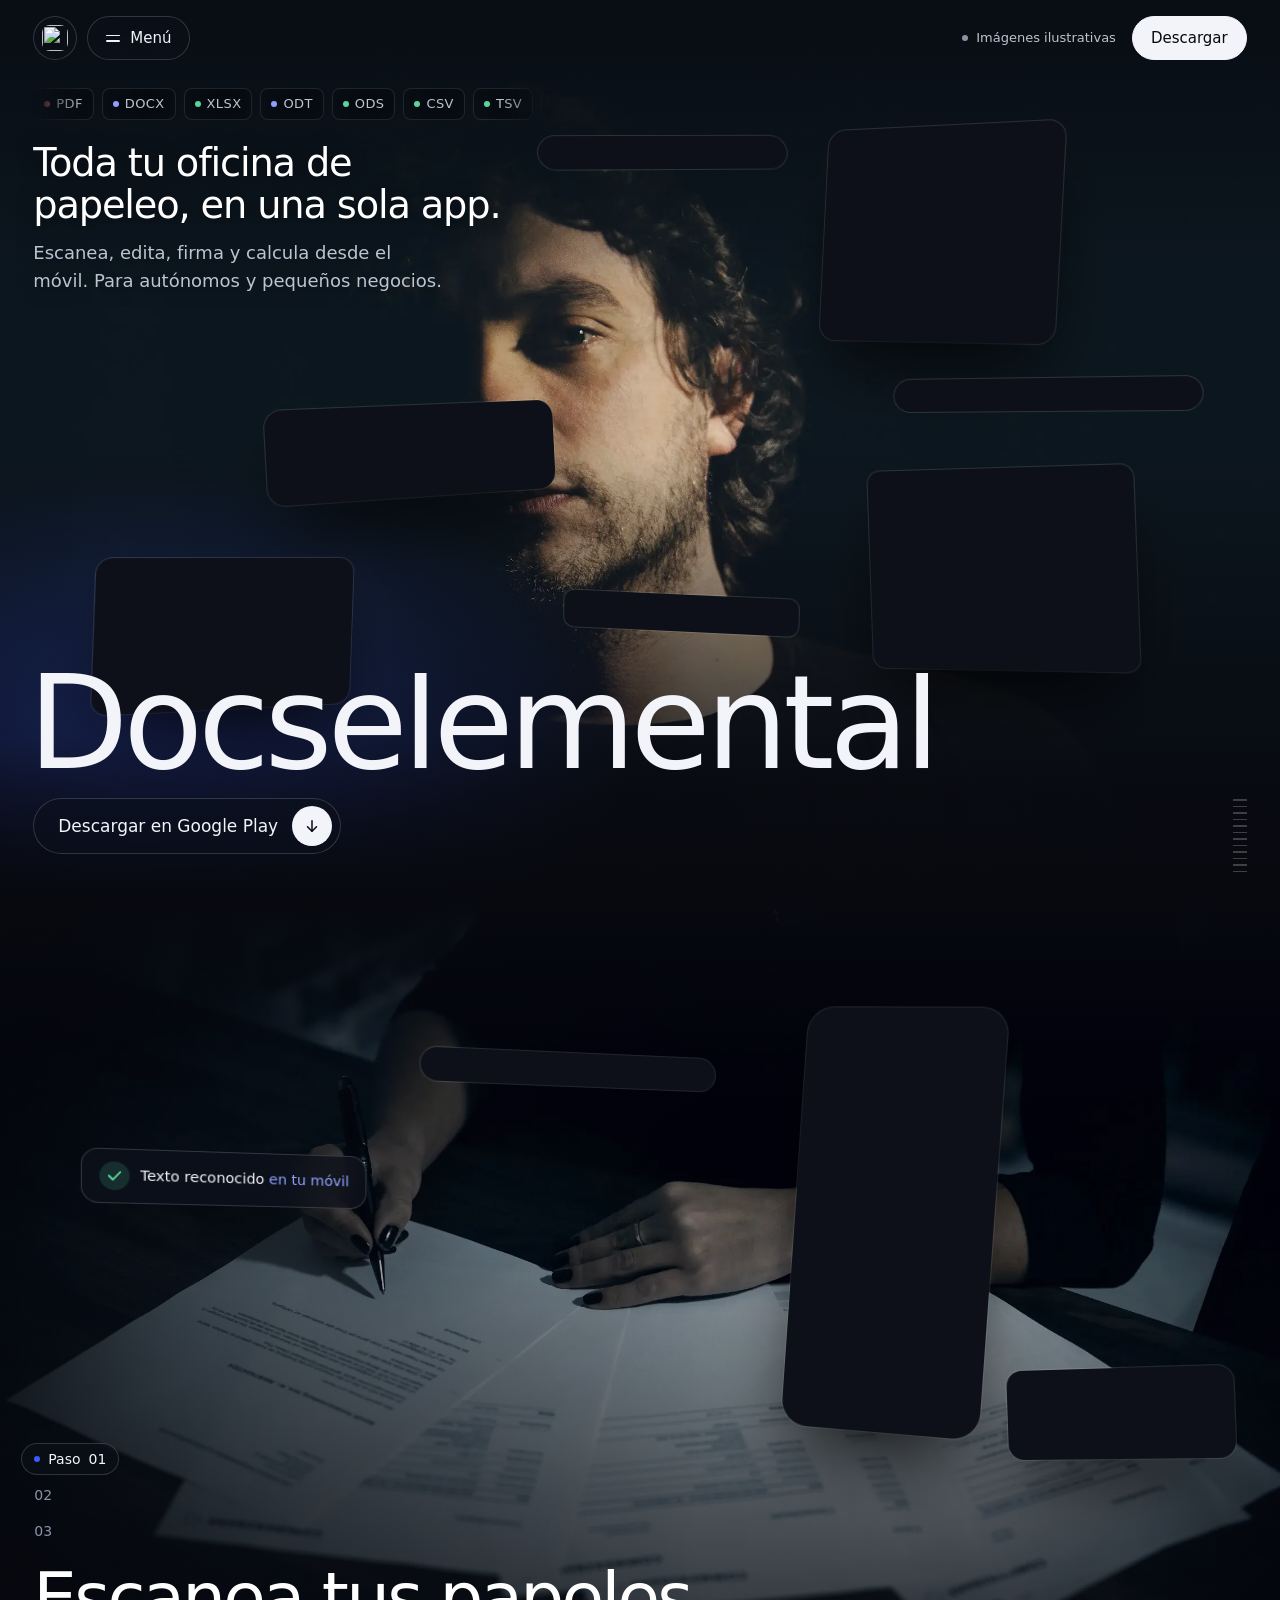
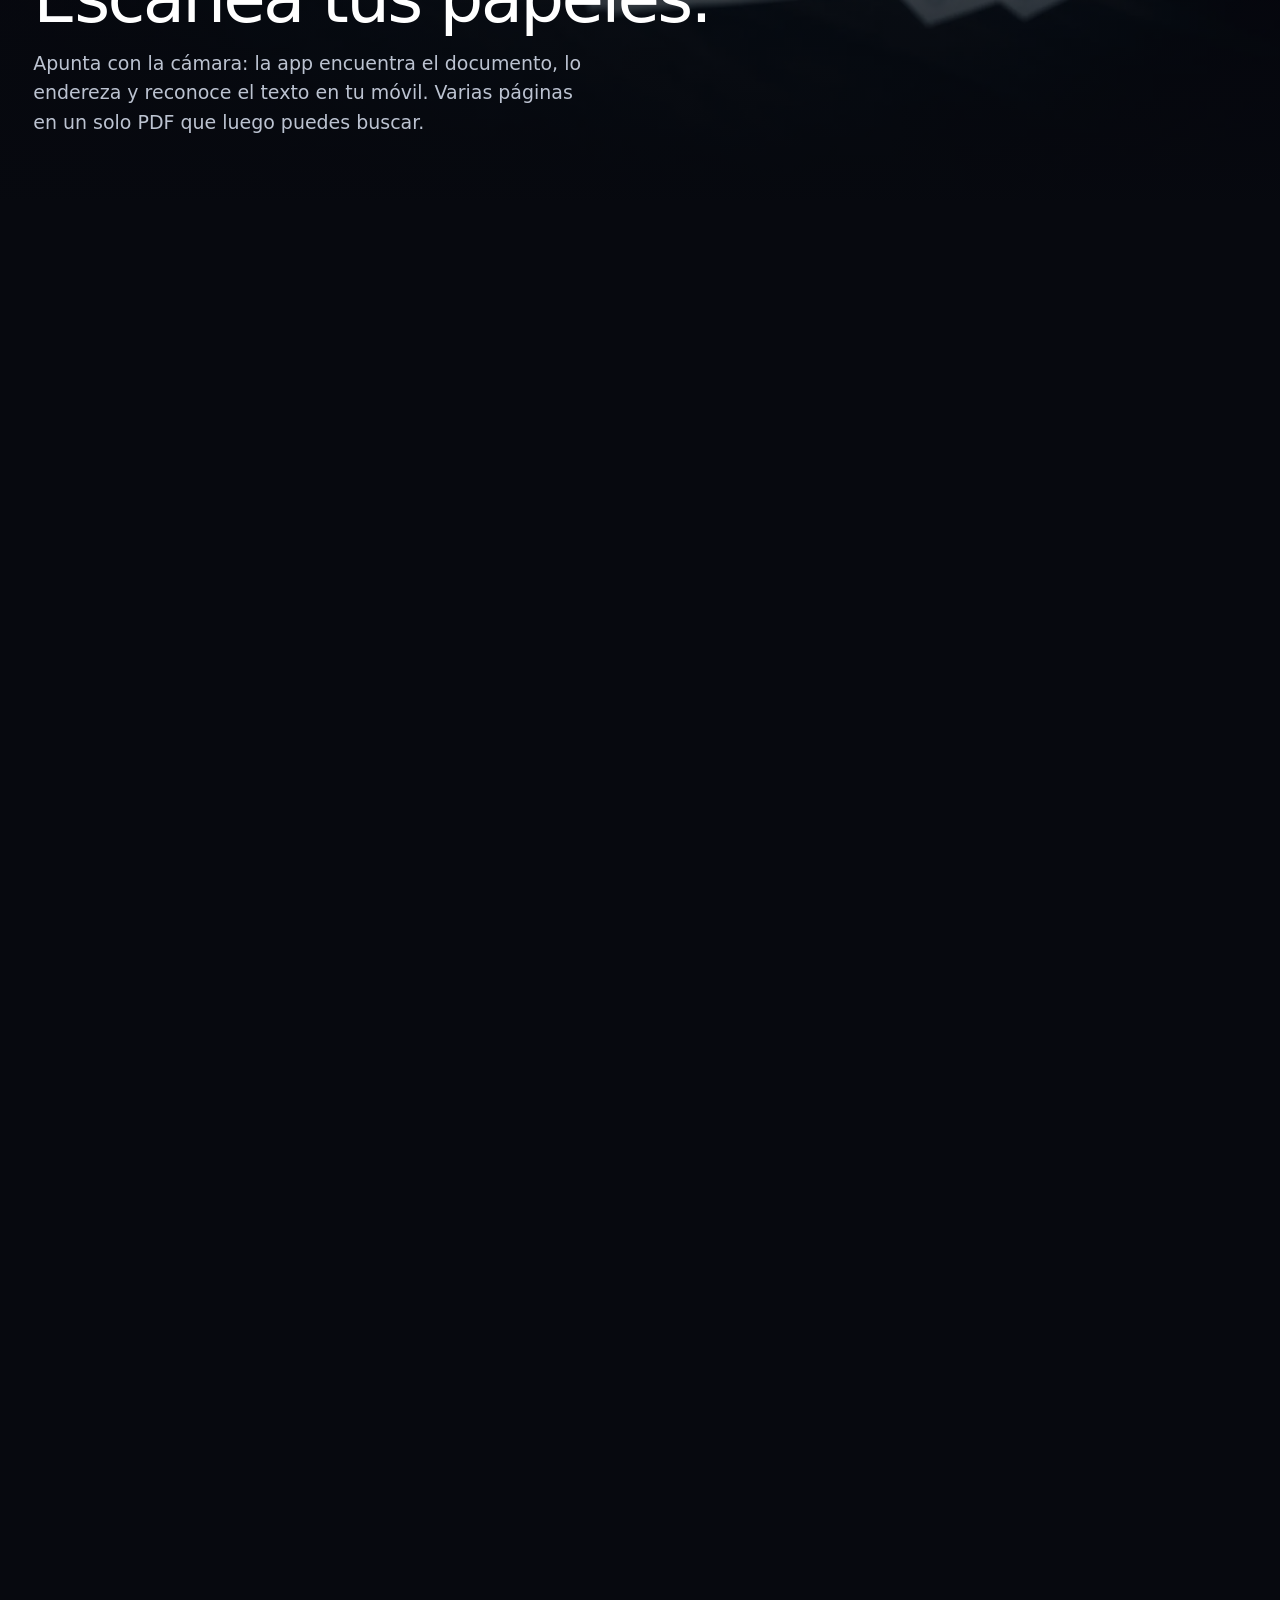
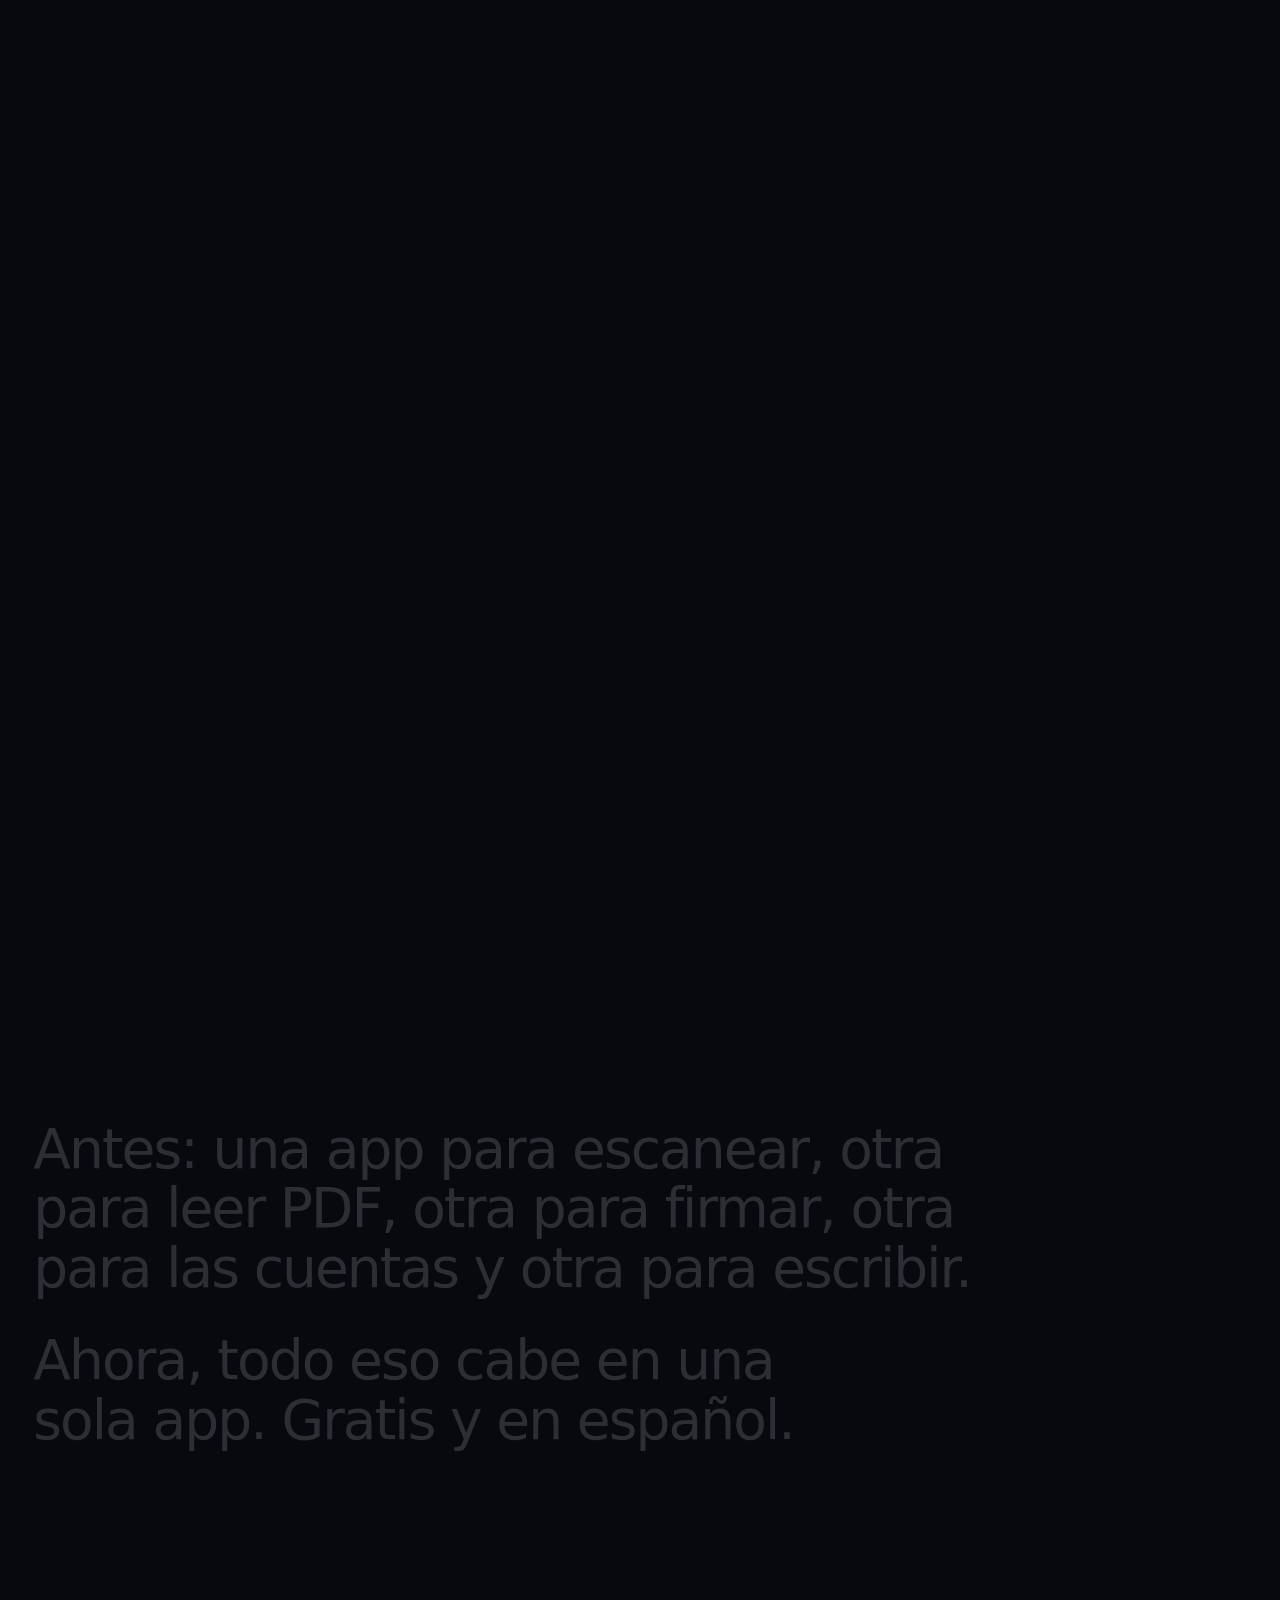
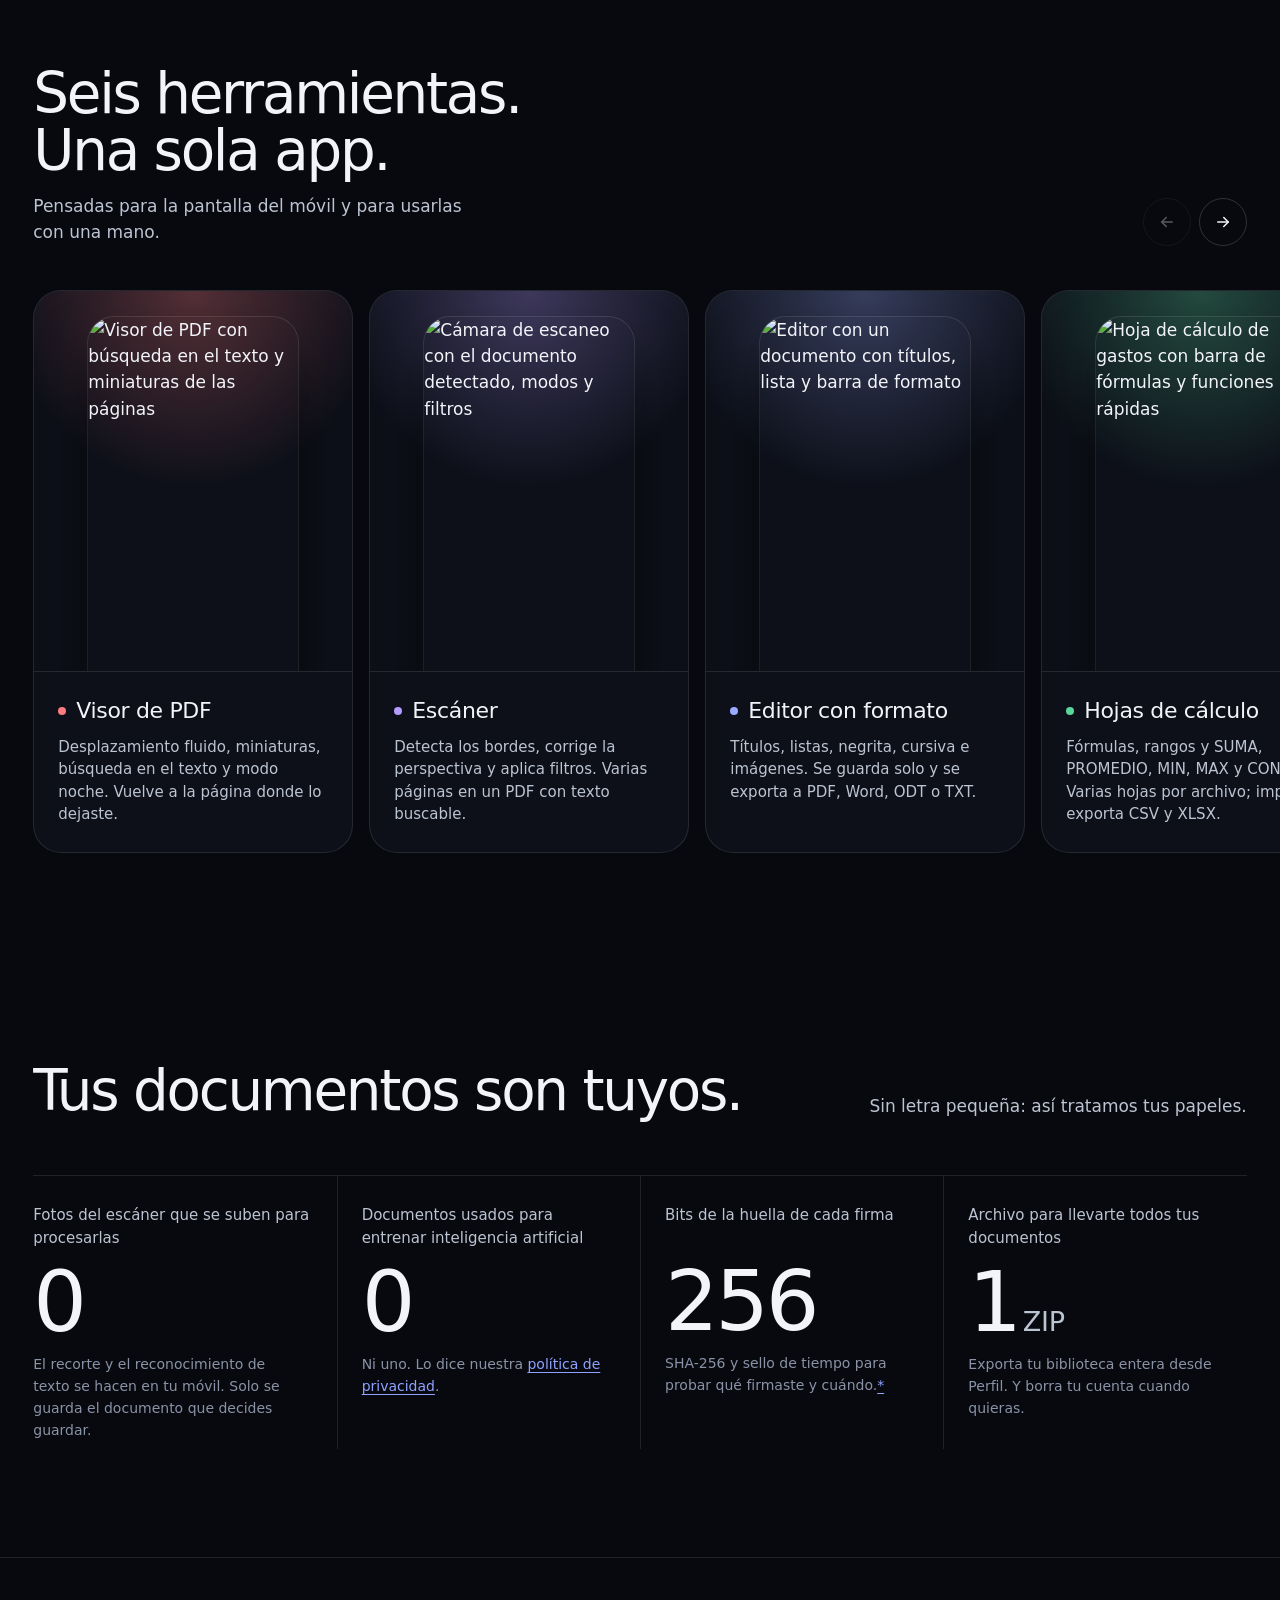
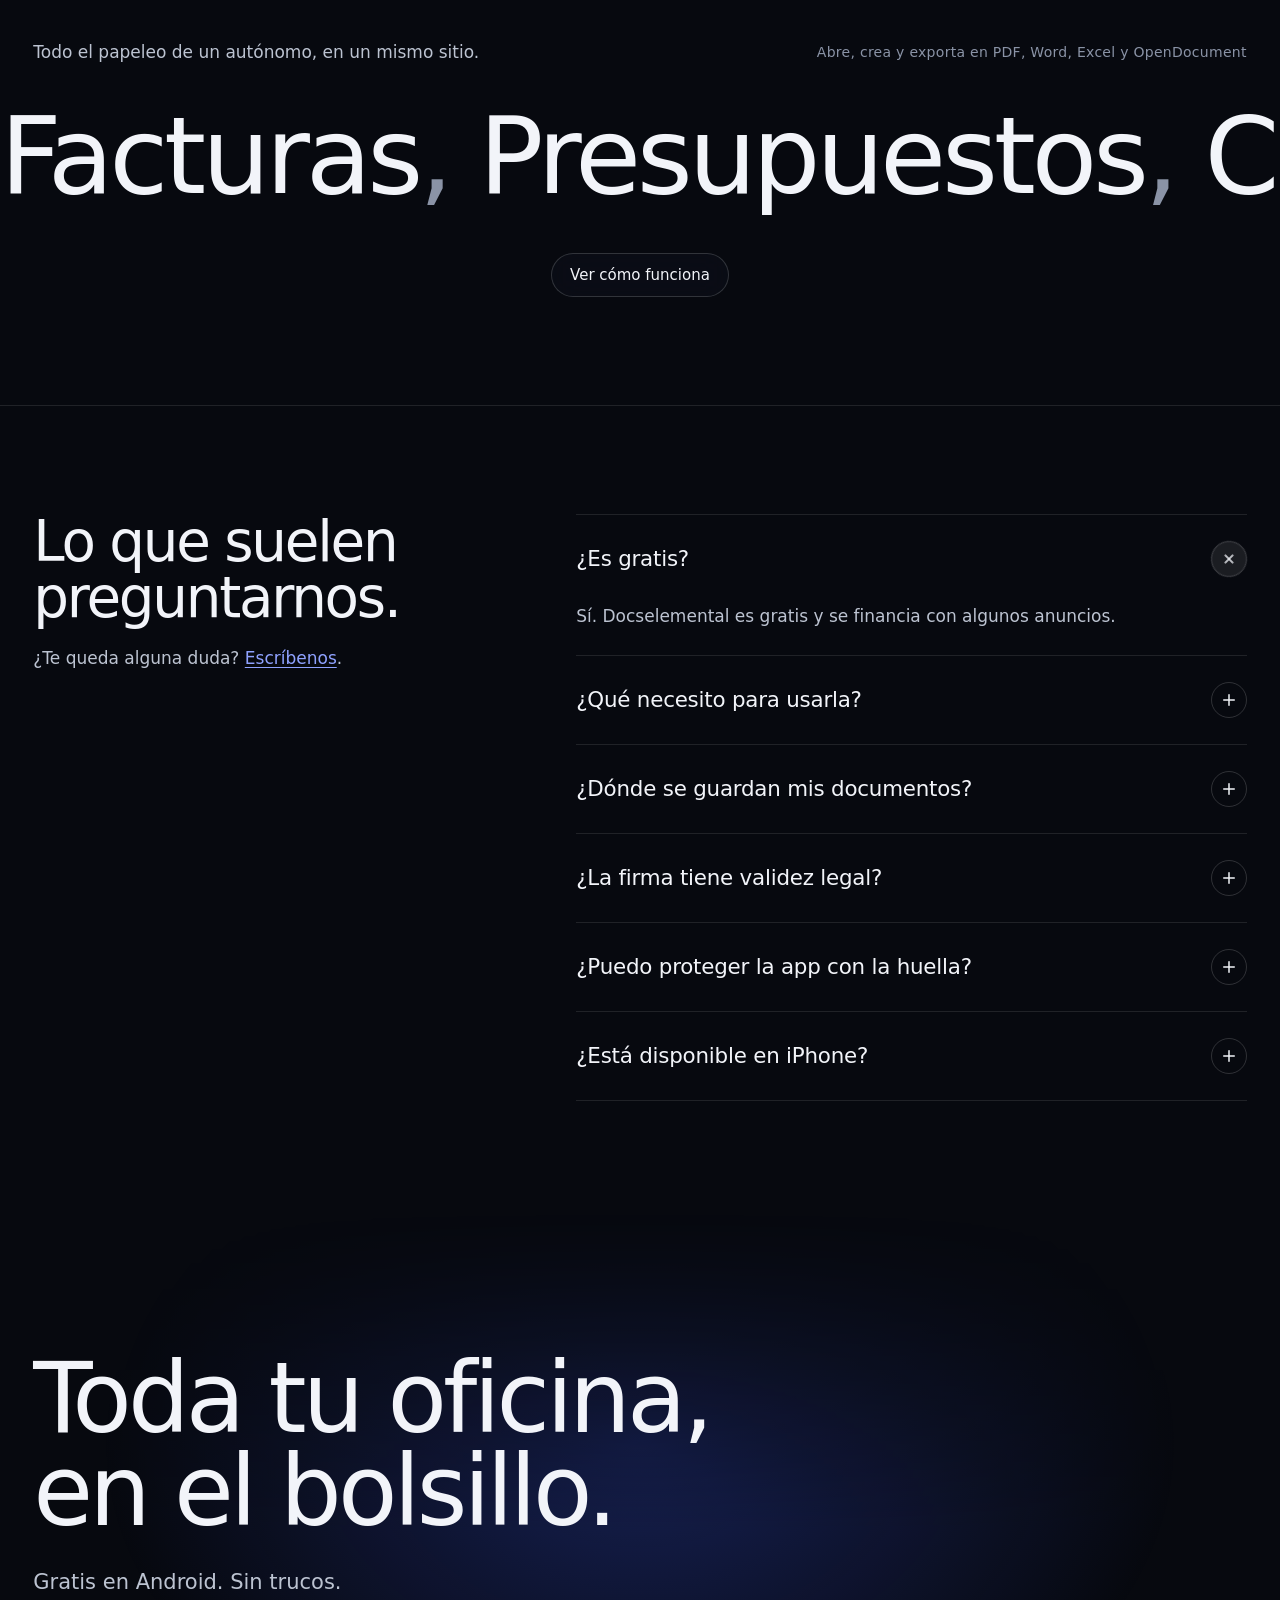
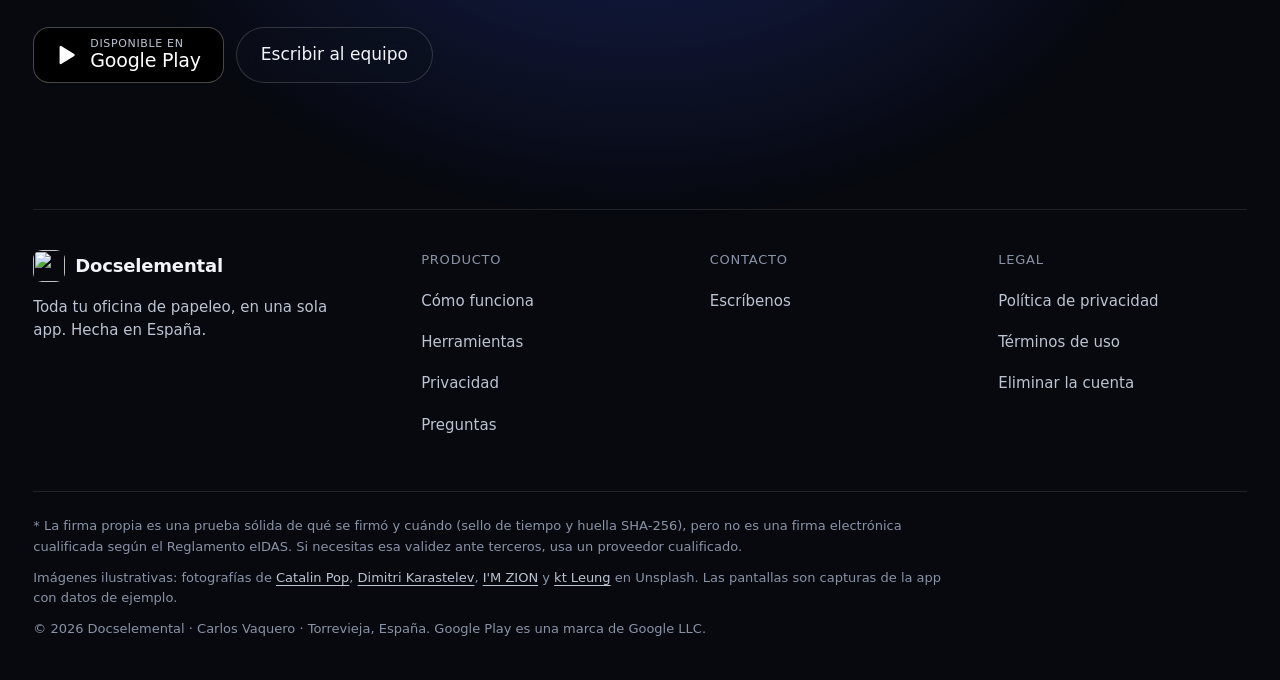
==== commit 51a4d492: "Web: la app ya está en Google Play («Descargar en Google Play») Botones y distintivo enlazan a la fi" ====
--- a/index.html
+++ b/index.html
@@ -6,4 +6,4 @@
           document.documentElement.classList.add("intro", "intro-show");
         }
       } catch (e) {}
-    </script> <link rel="preload" as="image" href="/img/portada-2400.webp" imagesrcset="/img/portada-1200.webp 1200w, /img/portada-2400.webp 2400w" imagesizes="100vw" fetchpriority="high"> <!-- Satoshi servida desde el propio sitio (sin peticiones a terceros) --><link rel="preload" href="/fonts/Satoshi-Regular.woff2" as="font" type="font/woff2" crossorigin><link rel="preload" href="/fonts/Satoshi-Medium.woff2" as="font" type="font/woff2" crossorigin><!-- Google AdSense --><script async src="https://pagead2.googlesyndication.com/pagead/js/adsbygoogle.js?client=ca-pub-4964681561803456" crossorigin="anonymous"></script><link rel="stylesheet" href="/_astro/index.CDfVBCqA.css"></head> <body>   <div class="intro-screen" aria-hidden="true"> <div class="intro-tile"><img src="/logo.png" alt="" width="58" height="58"></div> <p class="intro-word">Docselemental</p> </div> <header class="bar"> <div class="bar-l"> <a class="logo-btn" href="#inicio" aria-label="Docselemental, inicio"><img src="/logo.png" alt="" width="26" height="26"></a> <button class="pill" type="button" id="menuBtn" aria-expanded="false" aria-controls="menu"> <span class="menu-ic" aria-hidden="true"><i></i><i></i></span> <span>Menú</span> </button> </div> <div class="bar-r"> <span class="bar-note">Imágenes ilustrativas</span> <a class="pill white" href="#descargar">Próximamente</a> </div> </header> <div class="menu" id="menu" role="dialog" aria-modal="true" aria-label="Menú"> <nav aria-label="Secciones"> <a href="#como-funciona">Cómo funciona</a> <a href="#herramientas">Herramientas</a> <a href="#privacidad">Privacidad</a> <a href="#preguntas">Preguntas</a> <a href="mailto:vaqueromuelacarlos@gmail.com">Contacto</a> </nav> <div class="menu-foot"> <a href="/politica-privacidad.html">Política de privacidad</a> <a href="/terminos-uso.html">Términos de uso</a> <a href="/eliminar-cuenta.html">Eliminar la cuenta</a> </div> </div> <div class="ticks" aria-hidden="true"><i></i><i></i><i></i><i></i><i></i><i></i><i></i><i></i><i></i><i></i><i></i><i></i></div> <main> <!-- PORTADA --> <section class="hero" id="inicio"> <div class="hero-photo"> <img src="/img/portada-2400.webp" srcset="/img/portada-1200.webp 1200w, /img/portada-2400.webp 2400w" sizes="100vw" alt="" width="2400" height="1600" fetchpriority="high"> </div> <div class="orbit" aria-hidden="true"> <div class="panel" style="--l:21%;--t:45%;--lm:3%;--tm:47%;--ry:24deg;--rx:0deg;--rz:-3deg;--d:26;--v:0.35;--fd:7s;--fdl:-2s;--img:url(/screens/01-menu-oscuro.webp);--cx:40;--cy:400;--cw:700;--ch:220;--r:36;--k0:1.05"> <div class="float"><div class="shot"></div></div> </div><div class="panel" style="--l:64%;--t:14%;--lm:55%;--tm:37%;--ry:-26deg;--rx:0deg;--rz:3deg;--d:34;--v:0.55;--fd:8s;--fdl:-5s;--img:url(/screens/04-firmas-oscuro.webp);--cx:40;--cy:256;--cw:700;--ch:636;--r:44;--k0:0.85"> <div class="float"><div class="shot"></div></div> </div><div class="panel" style="--l:68%;--t:52%;--lm:40%;--tm:57%;--ry:-20deg;--rx:0deg;--rz:-2deg;--d:22;--v:0.25;--fd:6.5s;--fdl:-1s;--img:url(/screens/08-hojas-oscuro.webp);--cx:30;--cy:236;--cw:720;--ch:560;--r:30;--k0:0.9;--km:0.95"> <div class="float"><div class="shot"></div></div> </div><div class="panel wide-only" style="--l:8%;--t:62%;--ry:28deg;--rx:0deg;--rz:2deg;--d:18;--v:0.2;--fd:7.5s;--fdl:-3s;--img:url(/screens/02-biblioteca-oscuro.webp);--cx:40;--cy:1000;--cw:700;--ch:420;--r:36;--k0:0.9"> <div class="float"><div class="shot"></div></div> </div><div class="panel wide-only" style="--l:70%;--t:42%;--ry:-16deg;--rx:0deg;--rz:0deg;--d:40;--v:0.45;--fd:6s;--fdl:-4s;--img:url(/screens/03-escanear.webp);--cx:86;--cy:232;--cw:616;--ch:68;--r:34;--k0:1.2"> <div class="float"><div class="shot"></div></div> </div><div class="panel wide-only" style="--l:42%;--t:15%;--ry:8deg;--rx:10deg;--rz:-2deg;--d:30;--v:0.6;--fd:6.8s;--fdl:-6s;--img:url(/screens/06-visor-pdf-oscuro.webp);--cx:40;--cy:236;--cw:700;--ch:96;--r:48;--k0:0.9"> <div class="float"><div class="shot"></div></div> </div><div class="panel wide-only" style="--l:44%;--t:66%;--ry:-6deg;--rx:-8deg;--rz:2deg;--d:16;--v:0.3;--fd:7.2s;--fdl:-1.5s;--img:url(/screens/05-perfil-oscuro.webp);--cx:44;--cy:946;--cw:692;--ch:112;--r:24;--k0:0.85"> <div class="float"><div class="shot"></div></div> </div> </div> <div class="hero-top"> <div class="ticker" aria-hidden="true"> <div class="ticker-track"> <span class="fmt" style="--c:#FF7B7F">PDF</span><span class="fmt" style="--c:#8FA2FF">DOCX</span><span class="fmt" style="--c:#5BD69A">XLSX</span><span class="fmt" style="--c:#8FA2FF">ODT</span><span class="fmt" style="--c:#5BD69A">ODS</span><span class="fmt" style="--c:#5BD69A">CSV</span><span class="fmt" style="--c:#5BD69A">TSV</span><span class="fmt" style="--c:#BCC3D1">TXT</span><span class="fmt" style="--c:#B49BFF">JPG</span><span class="fmt" style="--c:#FFB067">ZIP</span><span class="fmt" style="--c:#FF7B7F">PDF</span><span class="fmt" style="--c:#8FA2FF">DOCX</span><span class="fmt" style="--c:#5BD69A">XLSX</span><span class="fmt" style="--c:#8FA2FF">ODT</span><span class="fmt" style="--c:#5BD69A">ODS</span><span class="fmt" style="--c:#5BD69A">CSV</span><span class="fmt" style="--c:#5BD69A">TSV</span><span class="fmt" style="--c:#BCC3D1">TXT</span><span class="fmt" style="--c:#B49BFF">JPG</span><span class="fmt" style="--c:#FFB067">ZIP</span> </div> </div> <h1>Toda tu oficina de papeleo, en una sola app.</h1> <p class="hero-lede">Escanea, edita, firma y calcula desde el móvil. Para autónomos y pequeños negocios.</p> </div> <div class="hero-bottom"> <p class="wordmark" aria-hidden="true"><span style="--i:0">D</span><span style="--i:1">o</span><span style="--i:2">c</span><span style="--i:3">s</span><span style="--i:4">e</span><span style="--i:5">l</span><span style="--i:6">e</span><span style="--i:7">m</span><span style="--i:8">e</span><span style="--i:9">n</span><span style="--i:10">t</span><span style="--i:11">a</span><span style="--i:12">l</span></p> <a class="pill big" href="#descargar">Próximamente en Google Play <span class="dot"><svg class="ico" viewBox="0 0 24 24" fill="none" stroke="currentColor" stroke-width="2" stroke-linecap="round" stroke-linejoin="round" aria-hidden="true"><path d="M12 5v14"/><path d="m6 13 6 6 6-6"/></svg></span></a> </div> </section> <!-- PASOS --> <section class="steps" id="como-funciona" aria-label="Cómo funciona"> <div class="stage"> <article class="step on" id="paso-1" style="--op:50% 60%;--opm:50% 50%"> <div class="step-photo"> <img src="/img/paso-1-2400.webp" srcset="/img/paso-1-1200.webp 1200w, /img/paso-1-2400.webp 2400w" sizes="100vw" alt="" width="2400" height="1600" loading="eager" decoding="async"> </div> <div class="orbit" aria-hidden="true"> <div class="panel" style="--l:62%;--t:12%;--lm:54%;--tm:10%;--ry:-16deg;--rx:0deg;--rz:4deg;--d:26;--v:0;--fd:7s;--fdl:0s;--img:url(/screens/03-escanear.webp);--cx:0;--cy:0;--cw:780;--ch:1688;--r:96;--k0:0.6;--km:0.7"> <div class="float"><div class="shot"></div></div> </div><div class="panel" style="--l:33%;--t:17%;--lm:5%;--tm:53%;--ry:12deg;--rx:0deg;--rz:0deg;--d:22;--v:0;--fd:6.5s;--fdl:-2s;--img:url(/screens/03-escanear.webp);--cx:86;--cy:232;--cw:616;--ch:68;--r:34;--k0:1.15;--km:1.3"> <div class="float"><div class="shot"></div></div> </div><div class="panel wide-only" style="--l:79%;--t:52%;--ry:-18deg;--rx:0deg;--rz:-2deg;--d:18;--v:0;--fd:7.5s;--fdl:-2s;--img:url(/screens/03-escanear.webp);--cx:80;--cy:1100;--cw:640;--ch:270;--r:40;--k0:0.8"> <div class="float"><div class="shot"></div></div> </div><div class="panel wide-only" style="--l:7%;--t:28%;--ry:14deg;--rx:0deg;--rz:0deg;--d:30;--v:0;--fd:6s;--fdl:-3s"> <div class="float"><div class="card"><span class="ok"><svg class="ico" viewBox="0 0 24 24" fill="none" stroke="currentColor" stroke-width="2.4" stroke-linecap="round" stroke-linejoin="round"><path d="m5 12 5 5 9-10"/></svg></span><span>Texto reconocido <span class="k">en tu móvil</span></span></div></div> </div> </div> <div class="step-copy"> <p class="sr">Paso 1 de 3</p> <h2>Escanea tus papeles.</h2> <p>Apunta con la cámara: la app encuentra el documento, lo endereza y reconoce el texto en tu móvil. Varias páginas en un solo PDF que luego puedes buscar.</p> </div> </article><article class="step" id="paso-2" style="--op:40% 50%;--opm:30% 50%"> <div class="step-photo"> <img src="/img/paso-2-2400.webp" srcset="/img/paso-2-1200.webp 1200w, /img/paso-2-2400.webp 2400w" sizes="100vw" alt="" width="2400" height="1600" loading="lazy" decoding="async"> </div> <div class="orbit" aria-hidden="true"> <div class="panel" style="--l:57%;--t:11%;--lm:40%;--tm:11%;--ry:-18deg;--rx:0deg;--rz:2deg;--d:24;--v:0;--fd:7s;--fdl:0s;--img:url(/screens/07-editor-oscuro.webp);--cx:30;--cy:250;--cw:720;--ch:760;--r:40;--k0:0.82;--km:0.85"> <div class="float"><div class="shot"></div></div> </div><div class="panel wide-only" style="--l:77%;--t:37%;--ry:-24deg;--rx:0deg;--rz:-3deg;--d:34;--v:0;--fd:8s;--fdl:-4s;--img:url(/screens/04-firmas-oscuro.webp);--cx:40;--cy:256;--cw:700;--ch:636;--r:44;--k0:0.78"> <div class="float"><div class="shot"></div></div> </div><div class="panel" style="--l:55%;--t:66%;--lm:5%;--tm:50%;--ry:-10deg;--rx:0deg;--rz:0deg;--d:20;--v:0;--fd:6s;--fdl:-2s"> <div class="float"><div class="card"><span class="ok"><svg class="ico" viewBox="0 0 24 24" fill="none" stroke="currentColor" stroke-width="2.4" stroke-linecap="round" stroke-linejoin="round"><path d="m5 12 5 5 9-10"/></svg></span><span>Firmado · <code>SHA-256 a3f9…c21e</code></span></div></div> </div> </div> <div class="step-copy"> <p class="sr">Paso 2 de 3</p> <h2>Edita y firma.</h2> <p>Texto con formato, hojas con fórmulas y tu firma lista para cualquier PDF, con sello de tiempo y huella SHA-256<sup><a href="#nota-firma" aria-label="Nota sobre la firma">*</a></sup>. Y si firma otra persona, se lo pides por correo.</p> </div> </article><article class="step" id="paso-3" style="--op:45% 40%;--opm:38% 40%"> <div class="step-photo"> <img src="/img/paso-3-2400.webp" srcset="/img/paso-3-1200.webp 1200w, /img/paso-3-2400.webp 2400w" sizes="100vw" alt="" width="2400" height="1600" loading="lazy" decoding="async"> </div> <div class="orbit" aria-hidden="true"> <div class="panel" style="--l:58%;--t:18%;--lm:5%;--tm:13%;--ry:-12deg;--rx:0deg;--rz:0deg;--d:28;--v:0;--fd:6.5s;--fdl:0s"> <div class="float"><div class="card"><span class="ok"><svg class="ico" viewBox="0 0 24 24" fill="none" stroke="currentColor" stroke-width="2.4" stroke-linecap="round" stroke-linejoin="round"><path d="m5 12 5 5 9-10"/></svg></span><span>Exportado a la Biblioteca y al dispositivo</span></div></div> </div><div class="panel" style="--l:66%;--t:32%;--lm:30%;--tm:24%;--ry:-22deg;--rx:0deg;--rz:2deg;--d:20;--v:0;--fd:7.5s;--fdl:-3s;--img:url(/screens/02-biblioteca-oscuro.webp);--cx:40;--cy:1000;--cw:700;--ch:420;--r:36;--k0:0.95;--km:0.95"> <div class="float"><div class="shot"></div></div> </div><div class="panel wide-only" style="--l:60%;--t:66%;--ry:-10deg;--rx:0deg;--rz:0deg;--d:16;--v:0;--fd:8s;--fdl:-5s"> <div class="float"><div class="chips"><span class="fmt" style="--c:#FF7B7F">PDF</span><span class="fmt" style="--c:#8FA2FF">DOCX</span><span class="fmt" style="--c:#8FA2FF">ODT</span><span class="fmt" style="--c:#BCC3D1">TXT</span><span class="fmt" style="--c:#5BD69A">XLSX</span><span class="fmt" style="--c:#5BD69A">ODS</span><span class="fmt" style="--c:#5BD69A">CSV</span><span class="fmt" style="--c:#5BD69A">TSV</span></div></div> </div> </div> <div class="step-copy"> <p class="sr">Paso 3 de 3</p> <h2>Exporta y comparte.</h2> <p>Exporta a PDF, Word, Excel u OpenDocument. La copia se queda en tu Biblioteca y, si quieres, también en el móvil. Comparte varios archivos de una vez.</p> </div> </article> <div class="step-nav" aria-label="Pasos"> <button type="button" data-step="0" aria-label="Paso 1: Escanea" aria-current="step"> <span class="lbl">Paso</span> 01 </button><button type="button" data-step="1" aria-label="Paso 2: Edita y firma"> <span class="lbl">Paso</span> 02 </button><button type="button" data-step="2" aria-label="Paso 3: Exporta y comparte"> <span class="lbl">Paso</span> 03 </button> </div> </div> </section> <!-- CONTRASTE --> <section class="contrast" aria-label="Antes y ahora"> <p class="a"><span class="w">Antes:</span> <span class="w">una</span> <span class="w">app</span> <span class="w">para</span> <span class="w">escanear,</span> <span class="w">otra</span> <span class="w">para</span> <span class="w">leer</span> <span class="w">PDF,</span> <span class="w">otra</span> <span class="w">para</span> <span class="w">firmar,</span> <span class="w">otra</span> <span class="w">para</span> <span class="w">las</span> <span class="w">cuentas</span> <span class="w">y</span> <span class="w">otra</span> <span class="w">para</span> <span class="w">escribir.</span> </p> <p class="b"><span class="w">Ahora,</span> <span class="w">todo</span> <span class="w">eso</span> <span class="w">cabe</span> <span class="w">en</span> <span class="w">una</span> <span class="w">sola</span> <span class="w">app.</span> <span class="w">Gratis</span> <span class="w">y</span> <span class="w">en</span> <span class="w">español.</span> </p> </section> <!-- HERRAMIENTAS --> <section class="tools" id="herramientas"> <div class="sec-head"> <div> <h2>Seis herramientas.<br>Una sola app.</h2> <p>Pensadas para la pantalla del móvil y para usarlas con una mano.</p> </div> <div class="arrows"> <button type="button" id="prevTool" aria-label="Herramienta anterior" disabled><svg class="ico" viewBox="0 0 24 24" fill="none" stroke="currentColor" stroke-width="2" stroke-linecap="round" stroke-linejoin="round" aria-hidden="true"><path d="M19 12H5"></path><path d="m11 18-6-6 6-6"></path></svg></button> <button type="button" id="nextTool" aria-label="Herramienta siguiente"><svg class="ico" viewBox="0 0 24 24" fill="none" stroke="currentColor" stroke-width="2" stroke-linecap="round" stroke-linejoin="round" aria-hidden="true"><path d="M5 12h14"></path><path d="m13 6 6 6-6 6"></path></svg></button> </div> </div> <div class="track" id="toolTrack" tabindex="0" aria-label="Herramientas de la app"> <article class="tool" style="--c:#FF7B7F"> <div class="tool-shot"><img src="/screens/06-visor-pdf-oscuro.webp" alt="Visor de PDF con búsqueda en el texto y miniaturas de las páginas" width="780" height="1688" loading="lazy" decoding="async"></div> <div class="tool-txt"> <h3>Visor de PDF</h3> <p>Desplazamiento fluido, miniaturas, búsqueda en el texto y modo noche. Vuelve a la página donde lo dejaste.</p> </div> </article><article class="tool" style="--c:#B49BFF"> <div class="tool-shot"><img src="/screens/03-escanear.webp" alt="Cámara de escaneo con el documento detectado, modos y filtros" width="780" height="1688" loading="lazy" decoding="async"></div> <div class="tool-txt"> <h3>Escáner</h3> <p>Detecta los bordes, corrige la perspectiva y aplica filtros. Varias páginas en un PDF con texto buscable.</p> </div> </article><article class="tool" style="--c:#9AABFF"> <div class="tool-shot"><img src="/screens/07-editor-oscuro.webp" alt="Editor con un documento con títulos, lista y barra de formato" width="780" height="1688" loading="lazy" decoding="async"></div> <div class="tool-txt"> <h3>Editor con formato</h3> <p>Títulos, listas, negrita, cursiva e imágenes. Se guarda solo y se exporta a PDF, Word, ODT o TXT.</p> </div> </article><article class="tool" style="--c:#5BD69A"> <div class="tool-shot"><img src="/screens/08-hojas-oscuro.webp" alt="Hoja de cálculo de gastos con barra de fórmulas y funciones rápidas" width="780" height="1688" loading="lazy" decoding="async"></div> <div class="tool-txt"> <h3>Hojas de cálculo</h3> <p>Fórmulas, rangos y SUMA, PROMEDIO, MIN, MAX y CONTAR. Varias hojas por archivo; importa y exporta CSV y XLSX.</p> </div> </article><article class="tool" style="--c:#FFB067"> <div class="tool-shot"><img src="/screens/04-firmas-oscuro.webp" alt="Pantalla Firmas con la firma guardada y documentos por firmar" width="780" height="1688" loading="lazy" decoding="async"></div> <div class="tool-txt"> <h3>Firma propia</h3> <p>Dibuja tu firma una vez y úsala en cualquier PDF. También puedes pedir la firma a otra persona por correo.</p> </div> </article><article class="tool" style="--c:#4FD3E3"> <div class="tool-shot"><img src="/screens/02-biblioteca-oscuro.webp" alt="Biblioteca con carpetas de colores y la lista de archivos" width="780" height="1688" loading="lazy" decoding="async"></div> <div class="tool-txt"> <h3>Biblioteca</h3> <p>Carpetas de colores, filtros, papelera y búsqueda dentro del texto de tus documentos.</p> </div> </article> </div> </section> <!-- PRIVACIDAD --> <section class="facts" id="privacidad"> <div class="facts-head"> <h2>Tus documentos son tuyos.</h2> <p>Sin letra pequeña: así tratamos tus papeles.</p> </div> <div class="facts-grid"> <div class="fact"> <p class="lbl">Fotos del escáner que se suben para procesarlas</p> <p class="num" data-n="0">0</p> <p class="sub">El recorte y el reconocimiento de texto se hacen en tu móvil. Solo se guarda el documento que decides guardar.</p> </div> <div class="fact"> <p class="lbl">Documentos usados para entrenar inteligencia artificial</p> <p class="num" data-n="0">0</p> <p class="sub">Ni uno. Lo dice nuestra <a href="/politica-privacidad.html">política de privacidad</a>.</p> </div> <div class="fact"> <p class="lbl">Bits de la huella de cada firma</p> <p class="num" data-n="256">256</p> <p class="sub">SHA-256 y sello de tiempo para probar qué firmaste y cuándo.<a href="#nota-firma" aria-label="Nota sobre la firma">*</a></p> </div> <div class="fact"> <p class="lbl">Archivo para llevarte todos tus documentos</p> <p class="num" data-n="1">1<small>ZIP</small></p> <p class="sub">Exporta tu biblioteca entera desde Perfil. Y borra tu cuenta cuando quieras.</p> </div> </div> </section> <!-- PAPELEO --> <section class="papers" aria-label="El papeleo de un autónomo"> <div class="papers-cap"> <p>Todo el papeleo de un autónomo, en un mismo sitio.</p> <span>Abre, crea y exporta en PDF, Word, Excel y OpenDocument</span> </div> <div class="marquee" aria-hidden="true"> <p>Facturas<em>, </em>Presupuestos<em>, </em>Contratos<em>, </em>Albaranes<em>, </em>Tickets<em>, </em>Recibos<em>, </em>Nóminas<em>, </em>Modelo 303<em>, </em></p><p>Facturas<em>, </em>Presupuestos<em>, </em>Contratos<em>, </em>Albaranes<em>, </em>Tickets<em>, </em>Recibos<em>, </em>Nóminas<em>, </em>Modelo 303<em>, </em></p> </div> <p class="sr">Facturas, Presupuestos, Contratos, Albaranes, Tickets, Recibos, Nóminas, Modelo 303.</p> <div class="papers-more"><a class="pill" href="#como-funciona">Ver cómo funciona</a></div> </section> <!-- PREGUNTAS --> <section class="faq" id="preguntas"> <div class="faq-l"> <h2>Lo que suelen preguntarnos.</h2> <p>¿Te queda alguna duda? <a href="mailto:vaqueromuelacarlos@gmail.com">Escríbenos</a>.</p> </div> <div class="faq-list"> <div class="qa open"> <h3> <button type="button" aria-expanded="true" aria-controls="faq-0" id="faq-q-0"> <span>¿Es gratis?</span> <span class="plus" aria-hidden="true"><svg class="ico" viewBox="0 0 24 24" fill="none" stroke="currentColor" stroke-width="2" stroke-linecap="round"><path d="M12 5v14"></path><path d="M5 12h14"></path></svg></span> </button> </h3> <div class="qa-a" id="faq-0" role="region" aria-labelledby="faq-q-0"><div><p>Sí. Docselemental es gratis.</p></div></div> </div><div class="qa"> <h3> <button type="button" aria-expanded="false" aria-controls="faq-1" id="faq-q-1"> <span>¿Qué necesito para usarla?</span> <span class="plus" aria-hidden="true"><svg class="ico" viewBox="0 0 24 24" fill="none" stroke="currentColor" stroke-width="2" stroke-linecap="round"><path d="M12 5v14"></path><path d="M5 12h14"></path></svg></span> </button> </h3> <div class="qa-a" id="faq-1" role="region" aria-labelledby="faq-q-1"><div><p>Un móvil Android 7.0 o superior y una cuenta: con correo y contraseña, con Google o con un código que te llega por correo.</p></div></div> </div><div class="qa"> <h3> <button type="button" aria-expanded="false" aria-controls="faq-2" id="faq-q-2"> <span>¿Dónde se guardan mis documentos?</span> <span class="plus" aria-hidden="true"><svg class="ico" viewBox="0 0 24 24" fill="none" stroke="currentColor" stroke-width="2" stroke-linecap="round"><path d="M12 5v14"></path><path d="M5 12h14"></path></svg></span> </button> </h3> <div class="qa-a" id="faq-2" role="region" aria-labelledby="faq-q-2"><div><p>En tu cuenta privada en la nube: solo tú puedes verlos con tu sesión. Puedes exportarlos todos en un ZIP o borrarlos con tu cuenta cuando quieras.</p></div></div> </div><div class="qa"> <h3> <button type="button" aria-expanded="false" aria-controls="faq-3" id="faq-q-3"> <span>¿La firma tiene validez legal?</span> <span class="plus" aria-hidden="true"><svg class="ico" viewBox="0 0 24 24" fill="none" stroke="currentColor" stroke-width="2" stroke-linecap="round"><path d="M12 5v14"></path><path d="M5 12h14"></path></svg></span> </button> </h3> <div class="qa-a" id="faq-3" role="region" aria-labelledby="faq-q-3"><div><p>Es una prueba sólida de qué firmaste y cuándo (sello de tiempo y huella SHA-256), pero no es una firma electrónica cualificada según el Reglamento eIDAS.</p></div></div> </div><div class="qa"> <h3> <button type="button" aria-expanded="false" aria-controls="faq-4" id="faq-q-4"> <span>¿Puedo proteger la app con la huella?</span> <span class="plus" aria-hidden="true"><svg class="ico" viewBox="0 0 24 24" fill="none" stroke="currentColor" stroke-width="2" stroke-linecap="round"><path d="M12 5v14"></path><path d="M5 12h14"></path></svg></span> </button> </h3> <div class="qa-a" id="faq-4" role="region" aria-labelledby="faq-q-4"><div><p>Sí. Activa «Bloqueo con huella» en Perfil y la app te pedirá la huella (o el PIN del móvil) al abrirla.</p></div></div> </div><div class="qa"> <h3> <button type="button" aria-expanded="false" aria-controls="faq-5" id="faq-q-5"> <span>¿Está disponible en iPhone?</span> <span class="plus" aria-hidden="true"><svg class="ico" viewBox="0 0 24 24" fill="none" stroke="currentColor" stroke-width="2" stroke-linecap="round"><path d="M12 5v14"></path><path d="M5 12h14"></path></svg></span> </button> </h3> <div class="qa-a" id="faq-5" role="region" aria-labelledby="faq-q-5"><div><p>Por ahora solo en Android.</p></div></div> </div> </div> </section> </main>  <footer class="end" id="descargar"> <div class="end-cta"> <h2>Toda tu oficina, en el bolsillo.</h2> <p>Gratis en Android. Sin trucos.</p> <div class="end-actions"> <span class="badge"> <svg width="26" height="26" viewBox="0 0 24 24" fill="currentColor" aria-hidden="true"><path d="M7 4.5v15a1 1 0 0 0 1.5.86l12-7.5a1 1 0 0 0 0-1.72l-12-7.5A1 1 0 0 0 7 4.5Z"></path></svg> <span><small>Próximamente</small><b>en Google Play</b></span> </span> <a class="pill big" href="mailto:vaqueromuelacarlos@gmail.com" style="padding:0 24px">Escribir al equipo</a> </div> </div> <div class="foot"> <div class="foot-brand"> <a href="#inicio"><img src="/logo.png" alt="" width="32" height="32">Docselemental</a> <p>Toda tu oficina de papeleo, en una sola app. Hecha en España.</p> </div> <div> <h3>Producto</h3> <ul> <li><a href="#como-funciona">Cómo funciona</a></li> <li><a href="#herramientas">Herramientas</a></li> <li><a href="#privacidad">Privacidad</a></li> <li><a href="#preguntas">Preguntas</a></li> </ul> </div> <div> <h3>Contacto</h3> <ul> <li><a href="mailto:vaqueromuelacarlos@gmail.com">Escríbenos</a></li> </ul> </div> <div> <h3>Legal</h3> <ul> <li><a href="/politica-privacidad.html">Política de privacidad</a></li> <li><a href="/terminos-uso.html">Términos de uso</a></li> <li><a href="/eliminar-cuenta.html">Eliminar la cuenta</a></li> </ul> </div> </div> <div class="legal"> <p id="nota-firma">* La firma propia es una prueba sólida de qué se firmó y cuándo (sello de tiempo y huella SHA-256), pero no es una firma electrónica cualificada según el Reglamento eIDAS. Si necesitas esa validez ante terceros, usa un proveedor cualificado.</p> <p>Imágenes ilustrativas: fotografías de <a href="https://unsplash.com/photos/Ui4-9ZHZ1qI">Catalin Pop</a>, <a href="https://unsplash.com/photos/ZH4FUYiaczY">Dimitri Karastelev</a>, <a href="https://unsplash.com/photos/pyuYLuQGJjg">I'M ZION</a> y <a href="https://unsplash.com/photos/3JU5_eWs8Cw">kt Leung</a> en Unsplash. Las pantallas son capturas de la app con datos de ejemplo.</p> <p>© 2026 Docselemental · Carlos Vaquero · Torrevieja, España. Google Play es una marca de Google LLC.</p> </div> </footer> <script type="module">const l=document.documentElement,c=matchMedia("(prefers-reduced-motion: reduce)").matches,T=matchMedia("(hover: hover) and (pointer: fine)").matches;l.classList.contains("intro-show")&&setTimeout(()=>{l.classList.add("intro-out"),l.classList.remove("intro"),setTimeout(()=>{l.classList.remove("intro-show","intro-out");try{sessionStorage.setItem("ds-intro","1")}catch{}},950)},1150);const d=document.getElementById("menu"),f=document.getElementById("menuBtn"),L=t=>{d.classList.toggle("open",t),f.setAttribute("aria-expanded",String(t)),f.querySelector("span:last-child").textContent=t?"Cerrar":"Menú",document.body.style.overflow=t?"hidden":"",t&&d.querySelector("a").focus()};f.addEventListener("click",()=>L(!d.classList.contains("open")));d.addEventListener("click",t=>{t.target.closest("a")&&L(!1)});document.addEventListener("keydown",t=>{t.key==="Escape"&&d.classList.contains("open")&&(L(!1),f.focus())});const n=document.querySelector(".steps"),u=[...n.querySelectorAll(".step")],M=[...n.querySelectorAll(".step-nav button")];let g=0;const H=t=>{t!==g&&(g=t,u.forEach((e,o)=>e.classList.toggle("on",o===t)),M.forEach((e,o)=>o===t?e.setAttribute("aria-current","step"):e.removeAttribute("aria-current")),E())},E=()=>{const t=u[g].querySelector(".step-copy").offsetHeight;n.style.setProperty("--copy-h",t+18+"px")};c?u.forEach(t=>t.classList.add("on")):(n.classList.add("pin"),E());M.forEach((t,e)=>t.addEventListener("click",()=>{const o=n.offsetHeight-innerHeight;scrollTo({top:n.offsetTop+(e+.5)/u.length*o,behavior:c?"auto":"smooth"})}));const y=document.querySelector(".hero"),k=document.querySelector(".contrast"),q=[...k.querySelectorAll(".w")],b=document.querySelector(".ticks"),x=[...b.querySelectorAll("i")];let v=!1;const w=()=>{v=!1;const t=scrollY,e=innerHeight;if(c||(y.style.setProperty("--sy",String(Math.min(t,e))),y.style.setProperty("--hz",(Math.min(t/e,1)*.06).toFixed(3))),n.classList.contains("pin")){const s=n.getBoundingClientRect(),a=Math.min(.999,Math.max(0,-s.top/(s.height-e)));H(Math.floor(a*u.length))}if(!c){const s=k.getBoundingClientRect(),a=Math.min(1,Math.max(0,(e*.8-s.top)/(s.height*.75))),h=Math.round(a*q.length);q.forEach((p,m)=>p.classList.toggle("lit",m<h))}b.classList.toggle("show",t<n.offsetTop+n.offsetHeight-e*.6);const o=t/Math.max(1,l.scrollHeight-e),i=Math.round(o*x.length);x.forEach((s,a)=>s.classList.toggle("on",a<i))},A=()=>{v||(v=!0,requestAnimationFrame(w))};addEventListener("scroll",A,{passive:!0});addEventListener("resize",()=>{E(),A()});w();if(T&&!c){const t=n.querySelector(".stage");addEventListener("pointermove",e=>{const o=(e.clientX/innerWidth*2-1).toFixed(3),i=(e.clientY/innerHeight*2-1).toFixed(3);for(const s of[y,t])s.style.setProperty("--px",o),s.style.setProperty("--py",i)},{passive:!0})}const r=document.getElementById("toolTrack"),B=document.getElementById("prevTool"),C=document.getElementById("nextTool"),I=()=>r.querySelector(".tool").offsetWidth+16;B.addEventListener("click",()=>r.scrollBy({left:-I(),behavior:c?"auto":"smooth"}));C.addEventListener("click",()=>r.scrollBy({left:I(),behavior:c?"auto":"smooth"}));const S=()=>{B.disabled=r.scrollLeft<4,C.disabled=r.scrollLeft+r.clientWidth>r.scrollWidth-4};r.addEventListener("scroll",S,{passive:!0});addEventListener("resize",S);S();const F=[...document.querySelectorAll(".num[data-n]")].filter(t=>Number(t.dataset.n)>1);if(!c&&"IntersectionObserver"in window){const t=new IntersectionObserver(e=>{for(const o of e){if(!o.isIntersecting)continue;t.unobserve(o.target);const i=o.target,s=Number(i.dataset.n),a=performance.now(),h=p=>{const m=Math.min(1,(p-a)/1400);i.firstChild.textContent=String(Math.round(s*(1-Math.pow(2,-10*m)))),m<1?requestAnimationFrame(h):i.firstChild.textContent=String(s)};requestAnimationFrame(h)}},{threshold:.6});F.forEach(e=>t.observe(e))}document.querySelectorAll(".qa button").forEach(t=>{t.addEventListener("click",()=>{const e=t.closest(".qa"),o=!e.classList.contains("open");e.classList.toggle("open",o),t.setAttribute("aria-expanded",String(o))})});</script>  </body></html>+    </script> <link rel="preload" as="image" href="/img/portada-2400.webp" imagesrcset="/img/portada-1200.webp 1200w, /img/portada-2400.webp 2400w" imagesizes="100vw" fetchpriority="high"> <!-- Satoshi servida desde el propio sitio (sin peticiones a terceros) --><link rel="preload" href="/fonts/Satoshi-Regular.woff2" as="font" type="font/woff2" crossorigin><link rel="preload" href="/fonts/Satoshi-Medium.woff2" as="font" type="font/woff2" crossorigin><!-- Google AdSense --><script async src="https://pagead2.googlesyndication.com/pagead/js/adsbygoogle.js?client=ca-pub-4964681561803456" crossorigin="anonymous"></script><link rel="stylesheet" href="/_astro/index.B4BhontD.css"></head> <body>   <div class="intro-screen" aria-hidden="true"> <div class="intro-tile"><img src="/logo.png" alt="" width="58" height="58"></div> <p class="intro-word">Docselemental</p> </div> <header class="bar"> <div class="bar-l"> <a class="logo-btn" href="#inicio" aria-label="Docselemental, inicio"><img src="/logo.png" alt="" width="26" height="26"></a> <button class="pill" type="button" id="menuBtn" aria-expanded="false" aria-controls="menu"> <span class="menu-ic" aria-hidden="true"><i></i><i></i></span> <span>Menú</span> </button> </div> <div class="bar-r"> <span class="bar-note">Imágenes ilustrativas</span> <a class="pill white" href="https://play.google.com/store/apps/details?id=com.docselemental.app">Descargar</a> </div> </header> <div class="menu" id="menu" role="dialog" aria-modal="true" aria-label="Menú"> <nav aria-label="Secciones"> <a href="#como-funciona">Cómo funciona</a> <a href="#herramientas">Herramientas</a> <a href="#privacidad">Privacidad</a> <a href="#preguntas">Preguntas</a> <a href="mailto:vaqueromuelacarlos@gmail.com">Contacto</a> </nav> <div class="menu-foot"> <a href="/politica-privacidad.html">Política de privacidad</a> <a href="/terminos-uso.html">Términos de uso</a> <a href="/eliminar-cuenta.html">Eliminar la cuenta</a> </div> </div> <div class="ticks" aria-hidden="true"><i></i><i></i><i></i><i></i><i></i><i></i><i></i><i></i><i></i><i></i><i></i><i></i></div> <main> <!-- PORTADA --> <section class="hero" id="inicio"> <div class="hero-photo"> <img src="/img/portada-2400.webp" srcset="/img/portada-1200.webp 1200w, /img/portada-2400.webp 2400w" sizes="100vw" alt="" width="2400" height="1600" fetchpriority="high"> </div> <div class="orbit" aria-hidden="true"> <div class="panel" style="--l:21%;--t:45%;--lm:3%;--tm:47%;--ry:24deg;--rx:0deg;--rz:-3deg;--d:26;--v:0.35;--fd:7s;--fdl:-2s;--img:url(/screens/01-menu-oscuro.webp);--cx:40;--cy:400;--cw:700;--ch:220;--r:36;--k0:1.05"> <div class="float"><div class="shot"></div></div> </div><div class="panel" style="--l:64%;--t:14%;--lm:55%;--tm:37%;--ry:-26deg;--rx:0deg;--rz:3deg;--d:34;--v:0.55;--fd:8s;--fdl:-5s;--img:url(/screens/04-firmas-oscuro.webp);--cx:40;--cy:256;--cw:700;--ch:636;--r:44;--k0:0.85"> <div class="float"><div class="shot"></div></div> </div><div class="panel" style="--l:68%;--t:52%;--lm:40%;--tm:57%;--ry:-20deg;--rx:0deg;--rz:-2deg;--d:22;--v:0.25;--fd:6.5s;--fdl:-1s;--img:url(/screens/08-hojas-oscuro.webp);--cx:30;--cy:236;--cw:720;--ch:560;--r:30;--k0:0.9;--km:0.95"> <div class="float"><div class="shot"></div></div> </div><div class="panel wide-only" style="--l:8%;--t:62%;--ry:28deg;--rx:0deg;--rz:2deg;--d:18;--v:0.2;--fd:7.5s;--fdl:-3s;--img:url(/screens/02-biblioteca-oscuro.webp);--cx:40;--cy:1000;--cw:700;--ch:420;--r:36;--k0:0.9"> <div class="float"><div class="shot"></div></div> </div><div class="panel wide-only" style="--l:70%;--t:42%;--ry:-16deg;--rx:0deg;--rz:0deg;--d:40;--v:0.45;--fd:6s;--fdl:-4s;--img:url(/screens/03-escanear.webp);--cx:86;--cy:232;--cw:616;--ch:68;--r:34;--k0:1.2"> <div class="float"><div class="shot"></div></div> </div><div class="panel wide-only" style="--l:42%;--t:15%;--ry:8deg;--rx:10deg;--rz:-2deg;--d:30;--v:0.6;--fd:6.8s;--fdl:-6s;--img:url(/screens/06-visor-pdf-oscuro.webp);--cx:40;--cy:236;--cw:700;--ch:96;--r:48;--k0:0.9"> <div class="float"><div class="shot"></div></div> </div><div class="panel wide-only" style="--l:44%;--t:66%;--ry:-6deg;--rx:-8deg;--rz:2deg;--d:16;--v:0.3;--fd:7.2s;--fdl:-1.5s;--img:url(/screens/05-perfil-oscuro.webp);--cx:44;--cy:946;--cw:692;--ch:112;--r:24;--k0:0.85"> <div class="float"><div class="shot"></div></div> </div> </div> <div class="hero-top"> <div class="ticker" aria-hidden="true"> <div class="ticker-track"> <span class="fmt" style="--c:#FF7B7F">PDF</span><span class="fmt" style="--c:#8FA2FF">DOCX</span><span class="fmt" style="--c:#5BD69A">XLSX</span><span class="fmt" style="--c:#8FA2FF">ODT</span><span class="fmt" style="--c:#5BD69A">ODS</span><span class="fmt" style="--c:#5BD69A">CSV</span><span class="fmt" style="--c:#5BD69A">TSV</span><span class="fmt" style="--c:#BCC3D1">TXT</span><span class="fmt" style="--c:#B49BFF">JPG</span><span class="fmt" style="--c:#FFB067">ZIP</span><span class="fmt" style="--c:#FF7B7F">PDF</span><span class="fmt" style="--c:#8FA2FF">DOCX</span><span class="fmt" style="--c:#5BD69A">XLSX</span><span class="fmt" style="--c:#8FA2FF">ODT</span><span class="fmt" style="--c:#5BD69A">ODS</span><span class="fmt" style="--c:#5BD69A">CSV</span><span class="fmt" style="--c:#5BD69A">TSV</span><span class="fmt" style="--c:#BCC3D1">TXT</span><span class="fmt" style="--c:#B49BFF">JPG</span><span class="fmt" style="--c:#FFB067">ZIP</span> </div> </div> <h1>Toda tu oficina de papeleo, en una sola app.</h1> <p class="hero-lede">Escanea, edita, firma y calcula desde el móvil. Para autónomos y pequeños negocios.</p> </div> <div class="hero-bottom"> <p class="wordmark" aria-hidden="true"><span style="--i:0">D</span><span style="--i:1">o</span><span style="--i:2">c</span><span style="--i:3">s</span><span style="--i:4">e</span><span style="--i:5">l</span><span style="--i:6">e</span><span style="--i:7">m</span><span style="--i:8">e</span><span style="--i:9">n</span><span style="--i:10">t</span><span style="--i:11">a</span><span style="--i:12">l</span></p> <a class="pill big" href="https://play.google.com/store/apps/details?id=com.docselemental.app">Descargar en Google Play <span class="dot"><svg class="ico" viewBox="0 0 24 24" fill="none" stroke="currentColor" stroke-width="2" stroke-linecap="round" stroke-linejoin="round" aria-hidden="true"><path d="M12 5v14"/><path d="m6 13 6 6 6-6"/></svg></span></a> </div> </section> <!-- PASOS --> <section class="steps" id="como-funciona" aria-label="Cómo funciona"> <div class="stage"> <article class="step on" id="paso-1" style="--op:50% 60%;--opm:50% 50%"> <div class="step-photo"> <img src="/img/paso-1-2400.webp" srcset="/img/paso-1-1200.webp 1200w, /img/paso-1-2400.webp 2400w" sizes="100vw" alt="" width="2400" height="1600" loading="eager" decoding="async"> </div> <div class="orbit" aria-hidden="true"> <div class="panel" style="--l:62%;--t:12%;--lm:54%;--tm:10%;--ry:-16deg;--rx:0deg;--rz:4deg;--d:26;--v:0;--fd:7s;--fdl:0s;--img:url(/screens/03-escanear.webp);--cx:0;--cy:0;--cw:780;--ch:1688;--r:96;--k0:0.6;--km:0.7"> <div class="float"><div class="shot"></div></div> </div><div class="panel" style="--l:33%;--t:17%;--lm:5%;--tm:53%;--ry:12deg;--rx:0deg;--rz:0deg;--d:22;--v:0;--fd:6.5s;--fdl:-2s;--img:url(/screens/03-escanear.webp);--cx:86;--cy:232;--cw:616;--ch:68;--r:34;--k0:1.15;--km:1.3"> <div class="float"><div class="shot"></div></div> </div><div class="panel wide-only" style="--l:79%;--t:52%;--ry:-18deg;--rx:0deg;--rz:-2deg;--d:18;--v:0;--fd:7.5s;--fdl:-2s;--img:url(/screens/03-escanear.webp);--cx:80;--cy:1100;--cw:640;--ch:270;--r:40;--k0:0.8"> <div class="float"><div class="shot"></div></div> </div><div class="panel wide-only" style="--l:7%;--t:28%;--ry:14deg;--rx:0deg;--rz:0deg;--d:30;--v:0;--fd:6s;--fdl:-3s"> <div class="float"><div class="card"><span class="ok"><svg class="ico" viewBox="0 0 24 24" fill="none" stroke="currentColor" stroke-width="2.4" stroke-linecap="round" stroke-linejoin="round"><path d="m5 12 5 5 9-10"/></svg></span><span>Texto reconocido <span class="k">en tu móvil</span></span></div></div> </div> </div> <div class="step-copy"> <p class="sr">Paso 1 de 3</p> <h2>Escanea tus papeles.</h2> <p>Apunta con la cámara: la app encuentra el documento, lo endereza y reconoce el texto en tu móvil. Varias páginas en un solo PDF que luego puedes buscar.</p> </div> </article><article class="step" id="paso-2" style="--op:40% 50%;--opm:30% 50%"> <div class="step-photo"> <img src="/img/paso-2-2400.webp" srcset="/img/paso-2-1200.webp 1200w, /img/paso-2-2400.webp 2400w" sizes="100vw" alt="" width="2400" height="1600" loading="lazy" decoding="async"> </div> <div class="orbit" aria-hidden="true"> <div class="panel" style="--l:57%;--t:11%;--lm:40%;--tm:11%;--ry:-18deg;--rx:0deg;--rz:2deg;--d:24;--v:0;--fd:7s;--fdl:0s;--img:url(/screens/07-editor-oscuro.webp);--cx:30;--cy:250;--cw:720;--ch:760;--r:40;--k0:0.82;--km:0.85"> <div class="float"><div class="shot"></div></div> </div><div class="panel wide-only" style="--l:77%;--t:37%;--ry:-24deg;--rx:0deg;--rz:-3deg;--d:34;--v:0;--fd:8s;--fdl:-4s;--img:url(/screens/04-firmas-oscuro.webp);--cx:40;--cy:256;--cw:700;--ch:636;--r:44;--k0:0.78"> <div class="float"><div class="shot"></div></div> </div><div class="panel" style="--l:55%;--t:66%;--lm:5%;--tm:50%;--ry:-10deg;--rx:0deg;--rz:0deg;--d:20;--v:0;--fd:6s;--fdl:-2s"> <div class="float"><div class="card"><span class="ok"><svg class="ico" viewBox="0 0 24 24" fill="none" stroke="currentColor" stroke-width="2.4" stroke-linecap="round" stroke-linejoin="round"><path d="m5 12 5 5 9-10"/></svg></span><span>Firmado · <code>SHA-256 a3f9…c21e</code></span></div></div> </div> </div> <div class="step-copy"> <p class="sr">Paso 2 de 3</p> <h2>Edita y firma.</h2> <p>Texto con formato, hojas con fórmulas y tu firma lista para cualquier PDF, con sello de tiempo y huella SHA-256<sup><a href="#nota-firma" aria-label="Nota sobre la firma">*</a></sup>. Y si firma otra persona, se lo pides por correo.</p> </div> </article><article class="step" id="paso-3" style="--op:45% 40%;--opm:38% 40%"> <div class="step-photo"> <img src="/img/paso-3-2400.webp" srcset="/img/paso-3-1200.webp 1200w, /img/paso-3-2400.webp 2400w" sizes="100vw" alt="" width="2400" height="1600" loading="lazy" decoding="async"> </div> <div class="orbit" aria-hidden="true"> <div class="panel" style="--l:58%;--t:18%;--lm:5%;--tm:13%;--ry:-12deg;--rx:0deg;--rz:0deg;--d:28;--v:0;--fd:6.5s;--fdl:0s"> <div class="float"><div class="card"><span class="ok"><svg class="ico" viewBox="0 0 24 24" fill="none" stroke="currentColor" stroke-width="2.4" stroke-linecap="round" stroke-linejoin="round"><path d="m5 12 5 5 9-10"/></svg></span><span>Exportado a la Biblioteca y al dispositivo</span></div></div> </div><div class="panel" style="--l:66%;--t:32%;--lm:30%;--tm:24%;--ry:-22deg;--rx:0deg;--rz:2deg;--d:20;--v:0;--fd:7.5s;--fdl:-3s;--img:url(/screens/02-biblioteca-oscuro.webp);--cx:40;--cy:1000;--cw:700;--ch:420;--r:36;--k0:0.95;--km:0.95"> <div class="float"><div class="shot"></div></div> </div><div class="panel wide-only" style="--l:60%;--t:66%;--ry:-10deg;--rx:0deg;--rz:0deg;--d:16;--v:0;--fd:8s;--fdl:-5s"> <div class="float"><div class="chips"><span class="fmt" style="--c:#FF7B7F">PDF</span><span class="fmt" style="--c:#8FA2FF">DOCX</span><span class="fmt" style="--c:#8FA2FF">ODT</span><span class="fmt" style="--c:#BCC3D1">TXT</span><span class="fmt" style="--c:#5BD69A">XLSX</span><span class="fmt" style="--c:#5BD69A">ODS</span><span class="fmt" style="--c:#5BD69A">CSV</span><span class="fmt" style="--c:#5BD69A">TSV</span></div></div> </div> </div> <div class="step-copy"> <p class="sr">Paso 3 de 3</p> <h2>Exporta y comparte.</h2> <p>Exporta a PDF, Word, Excel u OpenDocument. La copia se queda en tu Biblioteca y, si quieres, también en el móvil. Comparte varios archivos de una vez.</p> </div> </article> <div class="step-nav" aria-label="Pasos"> <button type="button" data-step="0" aria-label="Paso 1: Escanea" aria-current="step"> <span class="lbl">Paso</span> 01 </button><button type="button" data-step="1" aria-label="Paso 2: Edita y firma"> <span class="lbl">Paso</span> 02 </button><button type="button" data-step="2" aria-label="Paso 3: Exporta y comparte"> <span class="lbl">Paso</span> 03 </button> </div> </div> </section> <!-- CONTRASTE --> <section class="contrast" aria-label="Antes y ahora"> <p class="a"><span class="w">Antes:</span> <span class="w">una</span> <span class="w">app</span> <span class="w">para</span> <span class="w">escanear,</span> <span class="w">otra</span> <span class="w">para</span> <span class="w">leer</span> <span class="w">PDF,</span> <span class="w">otra</span> <span class="w">para</span> <span class="w">firmar,</span> <span class="w">otra</span> <span class="w">para</span> <span class="w">las</span> <span class="w">cuentas</span> <span class="w">y</span> <span class="w">otra</span> <span class="w">para</span> <span class="w">escribir.</span> </p> <p class="b"><span class="w">Ahora,</span> <span class="w">todo</span> <span class="w">eso</span> <span class="w">cabe</span> <span class="w">en</span> <span class="w">una</span> <span class="w">sola</span> <span class="w">app.</span> <span class="w">Gratis</span> <span class="w">y</span> <span class="w">en</span> <span class="w">español.</span> </p> </section> <!-- HERRAMIENTAS --> <section class="tools" id="herramientas"> <div class="sec-head"> <div> <h2>Seis herramientas.<br>Una sola app.</h2> <p>Pensadas para la pantalla del móvil y para usarlas con una mano.</p> </div> <div class="arrows"> <button type="button" id="prevTool" aria-label="Herramienta anterior" disabled><svg class="ico" viewBox="0 0 24 24" fill="none" stroke="currentColor" stroke-width="2" stroke-linecap="round" stroke-linejoin="round" aria-hidden="true"><path d="M19 12H5"></path><path d="m11 18-6-6 6-6"></path></svg></button> <button type="button" id="nextTool" aria-label="Herramienta siguiente"><svg class="ico" viewBox="0 0 24 24" fill="none" stroke="currentColor" stroke-width="2" stroke-linecap="round" stroke-linejoin="round" aria-hidden="true"><path d="M5 12h14"></path><path d="m13 6 6 6-6 6"></path></svg></button> </div> </div> <div class="track" id="toolTrack" tabindex="0" aria-label="Herramientas de la app"> <article class="tool" style="--c:#FF7B7F"> <div class="tool-shot"><img src="/screens/06-visor-pdf-oscuro.webp" alt="Visor de PDF con búsqueda en el texto y miniaturas de las páginas" width="780" height="1688" loading="lazy" decoding="async"></div> <div class="tool-txt"> <h3>Visor de PDF</h3> <p>Desplazamiento fluido, miniaturas, búsqueda en el texto y modo noche. Vuelve a la página donde lo dejaste.</p> </div> </article><article class="tool" style="--c:#B49BFF"> <div class="tool-shot"><img src="/screens/03-escanear.webp" alt="Cámara de escaneo con el documento detectado, modos y filtros" width="780" height="1688" loading="lazy" decoding="async"></div> <div class="tool-txt"> <h3>Escáner</h3> <p>Detecta los bordes, corrige la perspectiva y aplica filtros. Varias páginas en un PDF con texto buscable.</p> </div> </article><article class="tool" style="--c:#9AABFF"> <div class="tool-shot"><img src="/screens/07-editor-oscuro.webp" alt="Editor con un documento con títulos, lista y barra de formato" width="780" height="1688" loading="lazy" decoding="async"></div> <div class="tool-txt"> <h3>Editor con formato</h3> <p>Títulos, listas, negrita, cursiva e imágenes. Se guarda solo y se exporta a PDF, Word, ODT o TXT.</p> </div> </article><article class="tool" style="--c:#5BD69A"> <div class="tool-shot"><img src="/screens/08-hojas-oscuro.webp" alt="Hoja de cálculo de gastos con barra de fórmulas y funciones rápidas" width="780" height="1688" loading="lazy" decoding="async"></div> <div class="tool-txt"> <h3>Hojas de cálculo</h3> <p>Fórmulas, rangos y SUMA, PROMEDIO, MIN, MAX y CONTAR. Varias hojas por archivo; importa y exporta CSV y XLSX.</p> </div> </article><article class="tool" style="--c:#FFB067"> <div class="tool-shot"><img src="/screens/04-firmas-oscuro.webp" alt="Pantalla Firmas con la firma guardada y documentos por firmar" width="780" height="1688" loading="lazy" decoding="async"></div> <div class="tool-txt"> <h3>Firma propia</h3> <p>Dibuja tu firma una vez y úsala en cualquier PDF. También puedes pedir la firma a otra persona por correo.</p> </div> </article><article class="tool" style="--c:#4FD3E3"> <div class="tool-shot"><img src="/screens/02-biblioteca-oscuro.webp" alt="Biblioteca con carpetas de colores y la lista de archivos" width="780" height="1688" loading="lazy" decoding="async"></div> <div class="tool-txt"> <h3>Biblioteca</h3> <p>Carpetas de colores, filtros, papelera y búsqueda dentro del texto de tus documentos.</p> </div> </article> </div> </section> <!-- PRIVACIDAD --> <section class="facts" id="privacidad"> <div class="facts-head"> <h2>Tus documentos son tuyos.</h2> <p>Sin letra pequeña: así tratamos tus papeles.</p> </div> <div class="facts-grid"> <div class="fact"> <p class="lbl">Fotos del escáner que se suben para procesarlas</p> <p class="num" data-n="0">0</p> <p class="sub">El recorte y el reconocimiento de texto se hacen en tu móvil. Solo se guarda el documento que decides guardar.</p> </div> <div class="fact"> <p class="lbl">Documentos usados para entrenar inteligencia artificial</p> <p class="num" data-n="0">0</p> <p class="sub">Ni uno. Lo dice nuestra <a href="/politica-privacidad.html">política de privacidad</a>.</p> </div> <div class="fact"> <p class="lbl">Bits de la huella de cada firma</p> <p class="num" data-n="256">256</p> <p class="sub">SHA-256 y sello de tiempo para probar qué firmaste y cuándo.<a href="#nota-firma" aria-label="Nota sobre la firma">*</a></p> </div> <div class="fact"> <p class="lbl">Archivo para llevarte todos tus documentos</p> <p class="num" data-n="1">1<small>ZIP</small></p> <p class="sub">Exporta tu biblioteca entera desde Perfil. Y borra tu cuenta cuando quieras.</p> </div> </div> </section> <!-- PAPELEO --> <section class="papers" aria-label="El papeleo de un autónomo"> <div class="papers-cap"> <p>Todo el papeleo de un autónomo, en un mismo sitio.</p> <span>Abre, crea y exporta en PDF, Word, Excel y OpenDocument</span> </div> <div class="marquee" aria-hidden="true"> <p>Facturas<em>, </em>Presupuestos<em>, </em>Contratos<em>, </em>Albaranes<em>, </em>Tickets<em>, </em>Recibos<em>, </em>Nóminas<em>, </em>Modelo 303<em>, </em></p><p>Facturas<em>, </em>Presupuestos<em>, </em>Contratos<em>, </em>Albaranes<em>, </em>Tickets<em>, </em>Recibos<em>, </em>Nóminas<em>, </em>Modelo 303<em>, </em></p> </div> <p class="sr">Facturas, Presupuestos, Contratos, Albaranes, Tickets, Recibos, Nóminas, Modelo 303.</p> <div class="papers-more"><a class="pill" href="#como-funciona">Ver cómo funciona</a></div> </section> <!-- PREGUNTAS --> <section class="faq" id="preguntas"> <div class="faq-l"> <h2>Lo que suelen preguntarnos.</h2> <p>¿Te queda alguna duda? <a href="mailto:vaqueromuelacarlos@gmail.com">Escríbenos</a>.</p> </div> <div class="faq-list"> <div class="qa open"> <h3> <button type="button" aria-expanded="true" aria-controls="faq-0" id="faq-q-0"> <span>¿Es gratis?</span> <span class="plus" aria-hidden="true"><svg class="ico" viewBox="0 0 24 24" fill="none" stroke="currentColor" stroke-width="2" stroke-linecap="round"><path d="M12 5v14"></path><path d="M5 12h14"></path></svg></span> </button> </h3> <div class="qa-a" id="faq-0" role="region" aria-labelledby="faq-q-0"><div><p>Sí. Docselemental es gratis y se financia con algunos anuncios.</p></div></div> </div><div class="qa"> <h3> <button type="button" aria-expanded="false" aria-controls="faq-1" id="faq-q-1"> <span>¿Qué necesito para usarla?</span> <span class="plus" aria-hidden="true"><svg class="ico" viewBox="0 0 24 24" fill="none" stroke="currentColor" stroke-width="2" stroke-linecap="round"><path d="M12 5v14"></path><path d="M5 12h14"></path></svg></span> </button> </h3> <div class="qa-a" id="faq-1" role="region" aria-labelledby="faq-q-1"><div><p>Un móvil Android 7.0 o superior y una cuenta: con correo y contraseña, con Google o con un código que te llega por correo.</p></div></div> </div><div class="qa"> <h3> <button type="button" aria-expanded="false" aria-controls="faq-2" id="faq-q-2"> <span>¿Dónde se guardan mis documentos?</span> <span class="plus" aria-hidden="true"><svg class="ico" viewBox="0 0 24 24" fill="none" stroke="currentColor" stroke-width="2" stroke-linecap="round"><path d="M12 5v14"></path><path d="M5 12h14"></path></svg></span> </button> </h3> <div class="qa-a" id="faq-2" role="region" aria-labelledby="faq-q-2"><div><p>En tu cuenta privada en la nube: solo tú puedes verlos con tu sesión. Puedes exportarlos todos en un ZIP o borrarlos con tu cuenta cuando quieras.</p></div></div> </div><div class="qa"> <h3> <button type="button" aria-expanded="false" aria-controls="faq-3" id="faq-q-3"> <span>¿La firma tiene validez legal?</span> <span class="plus" aria-hidden="true"><svg class="ico" viewBox="0 0 24 24" fill="none" stroke="currentColor" stroke-width="2" stroke-linecap="round"><path d="M12 5v14"></path><path d="M5 12h14"></path></svg></span> </button> </h3> <div class="qa-a" id="faq-3" role="region" aria-labelledby="faq-q-3"><div><p>Es una prueba sólida de qué firmaste y cuándo (sello de tiempo y huella SHA-256), pero no es una firma electrónica cualificada según el Reglamento eIDAS.</p></div></div> </div><div class="qa"> <h3> <button type="button" aria-expanded="false" aria-controls="faq-4" id="faq-q-4"> <span>¿Puedo proteger la app con la huella?</span> <span class="plus" aria-hidden="true"><svg class="ico" viewBox="0 0 24 24" fill="none" stroke="currentColor" stroke-width="2" stroke-linecap="round"><path d="M12 5v14"></path><path d="M5 12h14"></path></svg></span> </button> </h3> <div class="qa-a" id="faq-4" role="region" aria-labelledby="faq-q-4"><div><p>Sí. Activa «Bloqueo con huella» en Perfil y la app te pedirá la huella (o el PIN del móvil) al abrirla.</p></div></div> </div><div class="qa"> <h3> <button type="button" aria-expanded="false" aria-controls="faq-5" id="faq-q-5"> <span>¿Está disponible en iPhone?</span> <span class="plus" aria-hidden="true"><svg class="ico" viewBox="0 0 24 24" fill="none" stroke="currentColor" stroke-width="2" stroke-linecap="round"><path d="M12 5v14"></path><path d="M5 12h14"></path></svg></span> </button> </h3> <div class="qa-a" id="faq-5" role="region" aria-labelledby="faq-q-5"><div><p>Por ahora solo en Android.</p></div></div> </div> </div> </section> </main>  <footer class="end" id="descargar"> <div class="end-cta"> <h2>Toda tu oficina, en el bolsillo.</h2> <p>Gratis en Android. Sin trucos.</p> <div class="end-actions"> <a class="badge" href="https://play.google.com/store/apps/details?id=com.docselemental.app"> <svg width="26" height="26" viewBox="0 0 24 24" fill="currentColor" aria-hidden="true"><path d="M7 4.5v15a1 1 0 0 0 1.5.86l12-7.5a1 1 0 0 0 0-1.72l-12-7.5A1 1 0 0 0 7 4.5Z"></path></svg> <span><small>Disponible en</small><b>Google Play</b></span> </a> <a class="pill big" href="mailto:vaqueromuelacarlos@gmail.com" style="padding:0 24px">Escribir al equipo</a> </div> </div> <div class="foot"> <div class="foot-brand"> <a href="#inicio"><img src="/logo.png" alt="" width="32" height="32">Docselemental</a> <p>Toda tu oficina de papeleo, en una sola app. Hecha en España.</p> </div> <div> <h3>Producto</h3> <ul> <li><a href="#como-funciona">Cómo funciona</a></li> <li><a href="#herramientas">Herramientas</a></li> <li><a href="#privacidad">Privacidad</a></li> <li><a href="#preguntas">Preguntas</a></li> </ul> </div> <div> <h3>Contacto</h3> <ul> <li><a href="mailto:vaqueromuelacarlos@gmail.com">Escríbenos</a></li> </ul> </div> <div> <h3>Legal</h3> <ul> <li><a href="/politica-privacidad.html">Política de privacidad</a></li> <li><a href="/terminos-uso.html">Términos de uso</a></li> <li><a href="/eliminar-cuenta.html">Eliminar la cuenta</a></li> </ul> </div> </div> <div class="legal"> <p id="nota-firma">* La firma propia es una prueba sólida de qué se firmó y cuándo (sello de tiempo y huella SHA-256), pero no es una firma electrónica cualificada según el Reglamento eIDAS. Si necesitas esa validez ante terceros, usa un proveedor cualificado.</p> <p>Imágenes ilustrativas: fotografías de <a href="https://unsplash.com/photos/Ui4-9ZHZ1qI">Catalin Pop</a>, <a href="https://unsplash.com/photos/ZH4FUYiaczY">Dimitri Karastelev</a>, <a href="https://unsplash.com/photos/pyuYLuQGJjg">I'M ZION</a> y <a href="https://unsplash.com/photos/3JU5_eWs8Cw">kt Leung</a> en Unsplash. Las pantallas son capturas de la app con datos de ejemplo.</p> <p>© 2026 Docselemental · Carlos Vaquero · Torrevieja, España. Google Play es una marca de Google LLC.</p> </div> </footer> <script type="module">const l=document.documentElement,c=matchMedia("(prefers-reduced-motion: reduce)").matches,T=matchMedia("(hover: hover) and (pointer: fine)").matches;l.classList.contains("intro-show")&&setTimeout(()=>{l.classList.add("intro-out"),l.classList.remove("intro"),setTimeout(()=>{l.classList.remove("intro-show","intro-out");try{sessionStorage.setItem("ds-intro","1")}catch{}},950)},1150);const d=document.getElementById("menu"),f=document.getElementById("menuBtn"),L=t=>{d.classList.toggle("open",t),f.setAttribute("aria-expanded",String(t)),f.querySelector("span:last-child").textContent=t?"Cerrar":"Menú",document.body.style.overflow=t?"hidden":"",t&&d.querySelector("a").focus()};f.addEventListener("click",()=>L(!d.classList.contains("open")));d.addEventListener("click",t=>{t.target.closest("a")&&L(!1)});document.addEventListener("keydown",t=>{t.key==="Escape"&&d.classList.contains("open")&&(L(!1),f.focus())});const n=document.querySelector(".steps"),u=[...n.querySelectorAll(".step")],M=[...n.querySelectorAll(".step-nav button")];let g=0;const H=t=>{t!==g&&(g=t,u.forEach((e,o)=>e.classList.toggle("on",o===t)),M.forEach((e,o)=>o===t?e.setAttribute("aria-current","step"):e.removeAttribute("aria-current")),E())},E=()=>{const t=u[g].querySelector(".step-copy").offsetHeight;n.style.setProperty("--copy-h",t+18+"px")};c?u.forEach(t=>t.classList.add("on")):(n.classList.add("pin"),E());M.forEach((t,e)=>t.addEventListener("click",()=>{const o=n.offsetHeight-innerHeight;scrollTo({top:n.offsetTop+(e+.5)/u.length*o,behavior:c?"auto":"smooth"})}));const y=document.querySelector(".hero"),k=document.querySelector(".contrast"),q=[...k.querySelectorAll(".w")],b=document.querySelector(".ticks"),x=[...b.querySelectorAll("i")];let v=!1;const w=()=>{v=!1;const t=scrollY,e=innerHeight;if(c||(y.style.setProperty("--sy",String(Math.min(t,e))),y.style.setProperty("--hz",(Math.min(t/e,1)*.06).toFixed(3))),n.classList.contains("pin")){const s=n.getBoundingClientRect(),a=Math.min(.999,Math.max(0,-s.top/(s.height-e)));H(Math.floor(a*u.length))}if(!c){const s=k.getBoundingClientRect(),a=Math.min(1,Math.max(0,(e*.8-s.top)/(s.height*.75))),h=Math.round(a*q.length);q.forEach((p,m)=>p.classList.toggle("lit",m<h))}b.classList.toggle("show",t<n.offsetTop+n.offsetHeight-e*.6);const o=t/Math.max(1,l.scrollHeight-e),i=Math.round(o*x.length);x.forEach((s,a)=>s.classList.toggle("on",a<i))},A=()=>{v||(v=!0,requestAnimationFrame(w))};addEventListener("scroll",A,{passive:!0});addEventListener("resize",()=>{E(),A()});w();if(T&&!c){const t=n.querySelector(".stage");addEventListener("pointermove",e=>{const o=(e.clientX/innerWidth*2-1).toFixed(3),i=(e.clientY/innerHeight*2-1).toFixed(3);for(const s of[y,t])s.style.setProperty("--px",o),s.style.setProperty("--py",i)},{passive:!0})}const r=document.getElementById("toolTrack"),B=document.getElementById("prevTool"),C=document.getElementById("nextTool"),I=()=>r.querySelector(".tool").offsetWidth+16;B.addEventListener("click",()=>r.scrollBy({left:-I(),behavior:c?"auto":"smooth"}));C.addEventListener("click",()=>r.scrollBy({left:I(),behavior:c?"auto":"smooth"}));const S=()=>{B.disabled=r.scrollLeft<4,C.disabled=r.scrollLeft+r.clientWidth>r.scrollWidth-4};r.addEventListener("scroll",S,{passive:!0});addEventListener("resize",S);S();const F=[...document.querySelectorAll(".num[data-n]")].filter(t=>Number(t.dataset.n)>1);if(!c&&"IntersectionObserver"in window){const t=new IntersectionObserver(e=>{for(const o of e){if(!o.isIntersecting)continue;t.unobserve(o.target);const i=o.target,s=Number(i.dataset.n),a=performance.now(),h=p=>{const m=Math.min(1,(p-a)/1400);i.firstChild.textContent=String(Math.round(s*(1-Math.pow(2,-10*m)))),m<1?requestAnimationFrame(h):i.firstChild.textContent=String(s)};requestAnimationFrame(h)}},{threshold:.6});F.forEach(e=>t.observe(e))}document.querySelectorAll(".qa button").forEach(t=>{t.addEventListener("click",()=>{const e=t.closest(".qa"),o=!e.classList.contains("open");e.classList.toggle("open",o),t.setAttribute("aria-expanded",String(o))})});</script>  </body></html>
--- a/_astro/index.B4BhontD.css
+++ b/_astro/index.B4BhontD.css
@@ -0,0 +1 @@
+@font-face{font-family:Satoshi;src:url(/fonts/Satoshi-Regular.woff2) format("woff2");font-weight:400;font-display:swap}@font-face{font-family:Satoshi;src:url(/fonts/Satoshi-Medium.woff2) format("woff2");font-weight:500;font-display:swap}@font-face{font-family:Satoshi;src:url(/fonts/Satoshi-Bold.woff2) format("woff2");font-weight:700;font-display:swap}:root{--bg:#07090F;--bg2:#0D1019;--ink:#F2F4F9;--ink2:#BCC3D1;--ink3:#8A93A6;--line:rgba(255,255,255,.1);--line2:rgba(255,255,255,.16);--glass:rgba(13,16,25,.56);--acc:#3D5AFE;--acc2:#8FA2FF;--ease:cubic-bezier(.16,1,.3,1);--gut:clamp(16px,2.6vw,36px);--bar:76px;color-scheme:dark}*,*:before,*:after{box-sizing:border-box}html{background:var(--bg);scrollbar-color:#2A3045 var(--bg);scrollbar-width:thin;-webkit-text-size-adjust:100%}body{margin:0;background:var(--bg);color:var(--ink);font-family:Satoshi,ui-sans-serif,system-ui,sans-serif;font-size:17px;line-height:1.55;overflow-x:clip;-webkit-font-smoothing:antialiased;caret-color:var(--acc2)}::selection{background:#3d5afe80;color:#fff}::-webkit-scrollbar{width:10px;height:10px}::-webkit-scrollbar-track{background:var(--bg)}::-webkit-scrollbar-thumb{background:#2a3045;border-radius:10px;border:2px solid var(--bg)}img{display:block;max-width:100%;height:auto}a{color:inherit;text-decoration:none}p a,.note-link{color:var(--acc2);text-decoration:underline;text-decoration-thickness:1px;text-underline-offset:3px}p a:hover{color:#c9d2ff}:focus-visible{outline:2px solid var(--acc2);outline-offset:3px;border-radius:12px}h1,h2,h3,p{margin:0}.sr{position:absolute;width:1px;height:1px;overflow:hidden;clip:rect(0 0 0 0);white-space:nowrap}.ico{width:18px;height:18px;flex-shrink:0}.pill{display:inline-flex;align-items:center;justify-content:center;gap:10px;height:44px;padding:0 18px;border-radius:999px;font:500 15px/1 Satoshi,ui-sans-serif,system-ui,sans-serif;color:var(--ink);background:var(--glass);border:1px solid var(--line2);-webkit-backdrop-filter:blur(16px) saturate(140%);backdrop-filter:blur(16px) saturate(140%);cursor:pointer;white-space:nowrap;transition:background .25s,border-color .25s,transform .25s var(--ease)}.pill:hover{background:#202638b3;border-color:#ffffff47}.pill:active{transform:scale(.97)}.pill.white{background:var(--ink);color:var(--bg);border-color:var(--ink)}.pill.white:hover{background:#fff}.pill.big{height:56px;padding:0 8px 0 24px;font-size:17px;gap:14px}.pill .dot{width:40px;height:40px;border-radius:50%;background:var(--ink);color:var(--bg);display:grid;place-items:center;transition:transform .35s var(--ease)}.pill.big:hover .dot{transform:translateY(3px)}.bar{position:fixed;inset:0 0 auto;z-index:60;display:flex;justify-content:space-between;align-items:center;padding:16px var(--gut);pointer-events:none}.bar>*{pointer-events:auto}.bar-l,.bar-r{display:flex;align-items:center;gap:10px}.logo-btn{width:44px;height:44px;border-radius:50%;display:grid;place-items:center;background:var(--glass);border:1px solid var(--line2);-webkit-backdrop-filter:blur(16px);backdrop-filter:blur(16px);transition:transform .4s var(--ease)}.logo-btn img{width:26px;height:26px;border-radius:8px}.logo-btn:hover{transform:rotate(-8deg)}.bar-note{display:inline-flex;align-items:center;gap:8px;font-size:13px;color:var(--ink2);margin-right:6px}.bar-note:before{content:"";width:6px;height:6px;border-radius:50%;background:var(--ink3)}.menu-ic{display:flex;flex-direction:column;gap:4px;width:14px}.menu-ic i{display:block;height:1.5px;background:currentColor;border-radius:2px;transition:transform .35s var(--ease)}[aria-expanded=true] .menu-ic i:first-child{transform:translateY(2.75px) rotate(45deg)}[aria-expanded=true] .menu-ic i:last-child{transform:translateY(-2.75px) rotate(-45deg)}.menu{position:fixed;inset:0;z-index:55;background:#07090fc7;-webkit-backdrop-filter:blur(28px);backdrop-filter:blur(28px);display:flex;flex-direction:column;justify-content:flex-end;padding:calc(var(--bar) + 24px) var(--gut) clamp(24px,5vh,48px);clip-path:inset(0 0 100% 0);visibility:hidden;transition:clip-path .7s var(--ease),visibility 0s .7s}.menu.open{clip-path:inset(0 0 0 0);visibility:visible;transition:clip-path .7s var(--ease),visibility 0s}.menu nav{display:flex;flex-direction:column;gap:2px}.menu nav a{font-size:clamp(40px,7vw,88px);font-weight:500;letter-spacing:-.04em;line-height:1.08;color:var(--ink);width:max-content;max-width:100%;opacity:0;transform:translateY(24px);transition:opacity .5s,transform .7s var(--ease),color .2s}.menu.open nav a{opacity:1;transform:none}.menu.open nav a:nth-child(2){transition-delay:.05s}.menu.open nav a:nth-child(3){transition-delay:.1s}.menu.open nav a:nth-child(4){transition-delay:.15s}.menu.open nav a:nth-child(5){transition-delay:.2s}.menu nav a:hover{color:var(--acc2)}.menu-foot{display:flex;flex-wrap:wrap;gap:8px 24px;margin-top:40px;padding-top:20px;border-top:1px solid var(--line);font-size:15px;color:var(--ink2)}.menu-foot a:hover{color:var(--ink)}.intro-screen{display:none}html.intro-show .intro-screen{display:flex;position:fixed;inset:0;z-index:100;background:var(--bg);align-items:center;justify-content:center;animation:introFailsafe 0s 4s forwards}html.intro-show body{overflow:hidden}.intro-tile{width:96px;height:96px;border-radius:28px;display:grid;place-items:center;background:#ffffff0a;border:1px solid var(--line2);box-shadow:0 30px 80px #3d5afe40;animation:tileIn .9s var(--ease) both}.intro-tile img{width:58px;height:58px;border-radius:16px}.intro-word{position:absolute;bottom:clamp(24px,6vh,56px);left:0;right:0;text-align:center;font-size:15px;color:var(--ink3);letter-spacing:.02em;animation:fadeIn .8s .3s both}html.intro-out .intro-screen{clip-path:inset(0 0 100% 0);transition:clip-path .9s var(--ease)}@keyframes tileIn{0%{opacity:0;transform:scale(.6) rotate(-10deg)}to{opacity:1;transform:none}}@keyframes fadeIn{0%{opacity:0}to{opacity:1}}@keyframes introFailsafe{to{visibility:hidden;pointer-events:none}}.hero{position:relative;height:100svh;min-height:640px;overflow:hidden;isolation:isolate}.hero-photo{position:absolute;inset:0;z-index:-2}.hero-photo img{width:100%;height:100%;object-fit:cover;object-position:50% 28%;transform:scale(calc(1 + var(--hz,0)));transition:transform 1.8s var(--ease)}html.intro .hero-photo img{transform:scale(1.12)}.hero:after{content:"";position:absolute;inset:0;z-index:-1;pointer-events:none;background:linear-gradient(180deg,rgba(7,9,15,0) 82%,var(--bg) 100%),radial-gradient(55% 40% at 12% 80%,rgba(61,90,254,.26),transparent 70%),linear-gradient(180deg,#07090fb3,#07090f00 30% 50%,#07090fe0 88%)}.hero-top{position:absolute;top:calc(var(--bar) + 12px);left:var(--gut);width:min(520px,calc(100% - 2*var(--gut)));z-index:3;text-shadow:0 1px 18px rgba(7,9,15,.6)}.ticker{overflow:hidden;-webkit-mask-image:linear-gradient(90deg,transparent,#000 10%,#000 90%,transparent);mask-image:linear-gradient(90deg,transparent,#000 10%,#000 90%,transparent);margin-bottom:22px}.ticker-track{display:flex;gap:8px;width:max-content;animation:slide 26s linear infinite}.fmt{display:inline-flex;align-items:center;gap:6px;padding:5px 10px;border-radius:8px;border:1px solid var(--line);background:#07090f59;font-size:13px;font-weight:500;letter-spacing:.03em;color:var(--ink2)}.fmt:before{content:"";width:6px;height:6px;border-radius:50%;background:var(--c,var(--ink3))}.hero h1{font-size:clamp(28px,1.9vw + 14px,44px);line-height:1.08;font-weight:500;letter-spacing:-.03em;color:#fff;text-wrap:balance}.hero-lede{margin-top:14px;font-size:clamp(15px,.4vw + 13px,18px);color:var(--ink2);max-width:36ch;text-wrap:pretty}.hero-bottom{position:absolute;left:var(--gut);right:var(--gut);bottom:clamp(20px,4.5vh,48px);display:flex;align-items:flex-end;gap:16px 28px;flex-wrap:wrap;z-index:3}.wordmark{font-size:clamp(50px,10.2vw,206px);line-height:.78;font-weight:500;letter-spacing:-.04em;color:var(--ink);white-space:nowrap;display:flex;overflow:hidden;padding:0 .04em .06em 0;margin-left:-.04em}.wordmark span{display:inline-block;transform:translateY(0);transition:transform 1.1s var(--ease);transition-delay:calc(var(--i)*28ms + .1s)}html.intro .wordmark span{transform:translateY(105%)}.hero-bottom .pill{margin-bottom:.4vw}.ticks{position:fixed;right:var(--gut);bottom:28px;z-index:40;display:flex;flex-direction:column;gap:5px;pointer-events:none;opacity:0;transition:opacity .4s}.ticks.show{opacity:1}.ticks i{display:block;width:14px;height:1.5px;background:#ffffff38;transition:background .3s,width .3s}.ticks i.on{background:var(--ink);width:20px}.orbit{position:absolute;inset:0;perspective:1400px;pointer-events:none;z-index:2}.panel{position:absolute;left:var(--l);top:var(--t);transform:translate3d(calc(var(--px,0)*var(--d,20)*1px),calc(var(--py,0)*var(--d,20)*1px - var(--sy,0)*var(--v,.15)*1px),0) rotateY(var(--ry,0deg)) rotateX(var(--rx,0deg)) rotate(var(--rz,0deg));transition:transform .9s var(--ease);will-change:transform}.float{animation:float var(--fd,7s) ease-in-out infinite alternate;animation-delay:var(--fdl,0s)}.shot{--s:calc(var(--k0,1)*var(--scale));width:calc(var(--cw)*var(--s)*1px);height:calc(var(--ch)*var(--s)*1px);background-image:var(--img);background-repeat:no-repeat;background-size:calc(780px*var(--s)) auto;background-position:calc(var(--cx)*var(--s)*-1px) calc(var(--cy)*var(--s)*-1px);border-radius:calc(var(--r,36)*var(--s)*1px + 2px);box-shadow:0 40px 70px -18px #000000bf,0 0 0 1px #ffffff21;background-color:var(--bg2)}.orbit{--scale:.4}.hero .panel{opacity:1;transition:transform .9s var(--ease),opacity 1s .2s}html.intro .hero .panel{opacity:0}.card{display:flex;align-items:center;gap:10px;padding:12px 16px;border-radius:16px;background:#0d1019b8;border:1px solid var(--line2);-webkit-backdrop-filter:blur(18px) saturate(140%);backdrop-filter:blur(18px) saturate(140%);box-shadow:0 30px 60px -16px #000000b3;font-size:14px;color:var(--ink);white-space:nowrap}.card .ok{width:28px;height:28px;border-radius:50%;display:grid;place-items:center;background:#5bd69a29;color:#5bd69a;flex-shrink:0}.card code{font-family:ui-monospace,SFMono-Regular,Menlo,Consolas,monospace;font-size:13px;color:var(--ink2)}.card .k{color:var(--acc2);font-weight:500}.chips{display:flex;flex-wrap:wrap;gap:6px;max-width:330px;padding:12px;border-radius:18px;background:#0d1019b8;border:1px solid var(--line2);-webkit-backdrop-filter:blur(18px);backdrop-filter:blur(18px);box-shadow:0 30px 60px -16px #000000b3}@keyframes float{0%{transform:translateY(-7px)}to{transform:translateY(7px)}}@keyframes slide{to{transform:translate(-50%)}}.steps{position:relative;background:var(--bg)}.stage{position:relative}.step{position:relative;min-height:100svh;overflow:hidden;isolation:isolate}.step-photo{position:absolute;inset:0;z-index:-2}.step-photo img{width:100%;height:100%;object-fit:cover;object-position:var(--op,50% 50%);transition:transform 1.6s var(--ease)}.js .step-photo img{transform:scale(1.08)}.js .step.on .step-photo img{transform:scale(1)}.step:after{content:"";position:absolute;inset:0;z-index:-1;background:linear-gradient(180deg,var(--bg) 0%,rgba(7,9,15,0) 16%),linear-gradient(0deg,#07090ff2,#07090f8c 34%,#07090f0d 66%,#07090f59),linear-gradient(90deg,#07090f99,#07090f00 55%)}.step-copy{position:absolute;left:var(--gut);right:var(--gut);bottom:clamp(28px,7vh,72px);max-width:680px;z-index:3}.step-num{display:none}.step h2{font-size:clamp(42px,5.4vw,92px);line-height:.98;font-weight:500;letter-spacing:-.04em;color:#fff;text-wrap:balance}.step-copy p{margin-top:16px;font-size:clamp(16px,.35vw + 14.5px,19px);color:var(--ink2);max-width:46ch;text-wrap:pretty}.step-copy sup a{color:var(--acc2);text-decoration:none;font-weight:500}.step .orbit{--scale:.42}.step .panel{transition:transform .9s var(--ease),opacity .6s}.js .step .panel{opacity:0}.js .step.on .panel{opacity:1}.step.on .panel:nth-child(2){transition-delay:.12s}.step.on .panel:nth-child(3){transition-delay:.24s}.step.on .panel:nth-child(4){transition-delay:.36s}.step-nav{display:none}.steps.pin{height:360svh}.steps.pin .stage{position:sticky;top:0;height:100svh;overflow:hidden}.steps.pin .step{position:absolute;inset:0;min-height:0;opacity:0;transition:opacity .9s var(--ease)}.steps.pin .step.on{opacity:1}.steps.pin .step .step-copy{transform:translateY(28px);transition:transform 1s var(--ease)}.steps.pin .step.on .step-copy{transform:none}.steps.pin .step-nav{display:flex;position:absolute;left:var(--gut);bottom:calc(clamp(28px,7vh,72px) + var(--copy-h,260px));z-index:4;flex-direction:column;align-items:flex-start;gap:4px}.step-nav button{display:inline-flex;align-items:center;gap:8px;height:32px;padding:0 12px;margin-left:-12px;border:1px solid transparent;border-radius:999px;background:transparent;color:var(--ink3);font:500 14px/1 Satoshi,ui-sans-serif,system-ui,sans-serif;cursor:pointer;transition:background .3s,color .3s,border-color .3s}.step-nav button .lbl{display:none}.step-nav button[aria-current=step]{background:var(--glass);border-color:var(--line2);color:var(--ink)}.step-nav button[aria-current=step] .lbl{display:inline}.step-nav button[aria-current=step]:before{content:"";width:6px;height:6px;border-radius:50%;background:var(--acc)}.step-nav button:hover{color:var(--ink)}.contrast{padding:clamp(120px,20vh,240px) var(--gut) clamp(96px,14vh,180px);max-width:1280px;margin:0 auto}.contrast p{font-size:clamp(30px,4.3vw,68px);line-height:1.08;font-weight:500;letter-spacing:-.035em;text-wrap:balance}.contrast p+p{margin-top:.6em}.contrast .w{color:#f2f4f929;transition:color .5s}.contrast .a .w.lit{color:var(--ink3)}.contrast .b .w.lit{color:var(--ink)}.contrast .note{margin-top:40px;font-size:15px;color:var(--ink3);max-width:60ch;letter-spacing:0;font-weight:400;line-height:1.55}.tools{padding:clamp(64px,10vh,120px) 0}.sec-head{display:flex;flex-wrap:wrap;align-items:flex-end;justify-content:space-between;gap:24px;padding:0 var(--gut);max-width:1440px;margin:0 auto 40px}.sec-head h2,.facts h2,.faq h2{font-size:clamp(36px,4.4vw,72px);line-height:1;font-weight:500;letter-spacing:-.04em;text-wrap:balance}.sec-head p{max-width:40ch;color:var(--ink2);margin-top:14px}.arrows{display:flex;gap:8px}.arrows button{width:48px;height:48px;border-radius:50%;border:1px solid var(--line2);background:transparent;color:var(--ink);display:grid;place-items:center;cursor:pointer;transition:background .25s,opacity .25s}.arrows button:hover{background:#ffffff14}.arrows button:disabled{opacity:.35;cursor:default;background:transparent}.track{display:grid;grid-auto-flow:column;grid-auto-columns:clamp(272px,25vw,340px);gap:16px;overflow-x:auto;scroll-snap-type:x mandatory;scroll-padding-inline:var(--gut);padding:4px var(--gut) 12px;scrollbar-width:none;overscroll-behavior-x:contain}.track::-webkit-scrollbar{display:none}.tool{scroll-snap-align:start;border-radius:28px;background:var(--bg2);border:1px solid var(--line);overflow:hidden;display:flex;flex-direction:column;transition:border-color .3s,transform .5s var(--ease)}.tool:hover{border-color:var(--line2);transform:translateY(-4px)}.tool-shot{position:relative;height:clamp(300px,30vw,380px);overflow:hidden;background:radial-gradient(80% 70% at 50% 0%,color-mix(in srgb,var(--c) 30%,transparent),transparent 75%)}.tool-shot img{position:absolute;left:50%;top:26px;width:66%;transform:translate(-50%);border-radius:26px;box-shadow:0 30px 60px -10px #000000b3,0 0 0 1px #ffffff1f;transition:transform .7s var(--ease)}.tool:hover .tool-shot img{transform:translate(-50%) translateY(-8px)}.tool-txt{padding:22px 24px 26px;border-top:1px solid var(--line);display:flex;flex-direction:column;gap:8px}.tool h3{font-size:22px;font-weight:500;letter-spacing:-.015em;display:flex;align-items:center;gap:10px}.tool h3:before{content:"";width:8px;height:8px;border-radius:50%;background:var(--c)}.tool p{font-size:15px;color:var(--ink2);line-height:1.5}.facts{padding:clamp(80px,12vh,140px) var(--gut);max-width:1440px;margin:0 auto}.facts-head{display:flex;flex-wrap:wrap;justify-content:space-between;align-items:flex-end;gap:20px;margin-bottom:56px}.facts-head p{max-width:42ch;color:var(--ink2)}.facts-grid{display:grid;grid-template-columns:repeat(4,1fr);border-top:1px solid var(--line)}.fact{padding:28px 24px 8px 0;display:flex;flex-direction:column;gap:14px}.fact+.fact{padding-left:24px;border-left:1px solid var(--line)}.fact .lbl{font-size:15px;color:var(--ink2);min-height:3em}.fact .num{font-size:clamp(64px,6.6vw,120px);line-height:.9;font-weight:500;letter-spacing:-.04em;font-variant-numeric:tabular-nums;color:var(--ink)}.fact .num small{font-size:.32em;letter-spacing:-.01em;margin-left:.15em;color:var(--ink2);font-weight:500}.fact .sub{font-size:14px;color:var(--ink3);max-width:30ch}.fact .sub a{color:var(--acc2)}.papers{padding:clamp(56px,9vh,110px) 0 clamp(80px,12vh,140px);border-top:1px solid var(--line);border-bottom:1px solid var(--line);overflow:hidden}.papers-cap{display:flex;flex-wrap:wrap;justify-content:space-between;align-items:center;gap:20px;padding:0 var(--gut);max-width:1440px;margin:0 auto 36px;color:var(--ink2)}.papers-cap span{font-size:14px;color:var(--ink3);letter-spacing:.02em}.marquee{display:flex;width:max-content;animation:slide 48s linear infinite}.marquee:hover{animation-play-state:paused}.marquee p{font-size:clamp(52px,8.4vw,140px);line-height:1;font-weight:500;letter-spacing:-.04em;white-space:nowrap;padding-right:.4em}.marquee em{font-style:normal;color:var(--ink3)}.papers-more{display:flex;justify-content:center;margin-top:44px}.faq{display:grid;grid-template-columns:minmax(0,5fr) minmax(0,7fr);gap:40px 64px;padding:clamp(80px,12vh,140px) var(--gut);max-width:1440px;margin:0 auto}.faq-l p{margin-top:18px;color:var(--ink2)}.faq-list{border-bottom:1px solid var(--line)}.qa{border-top:1px solid var(--line)}.qa button{width:100%;display:flex;align-items:center;justify-content:space-between;gap:24px;padding:26px 0;background:none;border:0;color:var(--ink);font:500 clamp(18px,.5vw + 15px,22px)/1.3 Satoshi,ui-sans-serif,system-ui,sans-serif;text-align:left;cursor:pointer;letter-spacing:-.01em}.qa button:hover{color:#fff}.qa .plus{width:36px;height:36px;border-radius:50%;border:1px solid var(--line2);display:grid;place-items:center;flex-shrink:0;transition:transform .45s var(--ease),background .3s}.qa button[aria-expanded=true] .plus{transform:rotate(45deg);background:#ffffff14}.qa-a{display:grid;grid-template-rows:0fr;transition:grid-template-rows .5s var(--ease)}.qa-a>div{overflow:hidden}.qa-a p{padding:0 56px 26px 0;color:var(--ink2);max-width:62ch}.qa.open .qa-a{grid-template-rows:1fr}.end{position:relative;padding:clamp(100px,16vh,200px) var(--gut) 40px;overflow:hidden;isolation:isolate}.end:before{content:"";position:absolute;inset:0;z-index:-1;background:radial-gradient(60% 50% at 50% 22%,rgba(61,90,254,.28),transparent 70%);-webkit-mask-image:linear-gradient(180deg,transparent 0%,#000 30%);mask-image:linear-gradient(180deg,transparent 0%,#000 30%)}.end-cta{max-width:1440px;margin:0 auto;display:flex;flex-direction:column;align-items:flex-start;gap:28px}.end h2{font-size:clamp(46px,7.6vw,132px);line-height:.95;font-weight:500;letter-spacing:-.04em;max-width:14ch;text-wrap:balance}.end-cta>p{font-size:clamp(17px,.6vw + 14px,21px);color:var(--ink2)}.end-actions{display:flex;flex-wrap:wrap;gap:12px}.badge{display:inline-flex;align-items:center;gap:12px;height:56px;padding:0 22px 0 18px;border-radius:16px;background:#000;border:1px solid rgba(255,255,255,.28);color:#fff}.badge small{display:block;font-size:11px;letter-spacing:.06em;text-transform:uppercase;color:var(--ink2);line-height:1.1}.badge b{display:block;font-size:19px;font-weight:500;line-height:1.1;letter-spacing:-.01em}.foot{max-width:1440px;margin:clamp(96px,14vh,160px) auto 0;display:grid;grid-template-columns:minmax(0,1.4fr) repeat(3,minmax(0,1fr));gap:40px;padding-top:40px;border-top:1px solid var(--line)}.foot-brand{display:flex;flex-direction:column;gap:14px;color:var(--ink2);font-size:15px;max-width:34ch}.foot-brand a{display:inline-flex;align-items:center;gap:10px;font-size:18px;font-weight:700;color:var(--ink);letter-spacing:-.01em}.foot-brand img{width:32px;height:32px;border-radius:9px}.foot h3{font-size:13px;font-weight:500;letter-spacing:.06em;text-transform:uppercase;color:var(--ink3);margin-bottom:14px}.foot ul{list-style:none;margin:0;padding:0;display:flex;flex-direction:column;gap:6px}.foot ul a{display:inline-block;padding:6px 0;color:var(--ink2);font-size:15px;transition:color .2s}.foot ul a:hover{color:var(--ink)}.legal{max-width:1440px;margin:48px auto 0;padding-top:24px;border-top:1px solid var(--line);display:flex;flex-direction:column;gap:10px;font-size:13px;line-height:1.6;color:var(--ink3)}.legal p{max-width:110ch}.legal a{color:var(--ink2);text-decoration:underline;text-underline-offset:3px}@media(max-width:1100px){.facts-grid{grid-template-columns:repeat(2,1fr)}.fact:nth-child(3){padding-left:0;border-left:0}.fact:nth-child(n+3){border-top:1px solid var(--line);margin-top:20px}.foot{grid-template-columns:repeat(3,minmax(0,1fr))}.foot-brand{grid-column:1/-1}}@media(max-width:860px){.bar-note{display:none}.faq{grid-template-columns:1fr}.ticks{display:none}}@media(max-width:640px){:root{--bar:68px}.bar{padding:12px var(--gut)}.orbit,.step .orbit{--scale:.27}.hero-photo{top:15%;-webkit-mask-image:linear-gradient(180deg,transparent,#000 22%);mask-image:linear-gradient(180deg,transparent,#000 22%)}.hero-photo img{object-position:46% 30%}.hero-bottom{flex-direction:column;align-items:flex-start;gap:18px}.wordmark{font-size:13.4vw}.hero .panel.wide-only,.step .panel.wide-only{display:none}.panel{left:var(--lm,var(--l));top:var(--tm,var(--t))}.shot{--s:calc(var(--km,var(--k0,1))*var(--scale))}.step-photo img{object-position:var(--opm,var(--op,50% 50%))}.facts-grid{grid-template-columns:1fr}.fact,.fact+.fact{padding:24px 0 8px;border-left:0}.fact+.fact{border-top:1px solid var(--line);margin-top:0}.fact:nth-child(n+3){margin-top:0}.fact .lbl{min-height:0}.qa-a p{padding-right:0}.foot{grid-template-columns:1fr 1fr}.card{font-size:13px;padding:10px 12px}.chips{max-width:240px;padding:10px}.contrast{padding:104px var(--gut) 72px}.tools{padding:64px 0 40px}.sec-head{margin-bottom:28px}.facts{padding:72px var(--gut)}.facts-head{margin-bottom:32px}.papers{padding:56px 0 64px}.papers-cap{margin-bottom:24px}.papers-more{margin-top:32px}.faq{padding:72px var(--gut);gap:24px}.qa button{padding:20px 0}.end{padding:104px var(--gut) 32px}.foot{margin-top:80px}.legal{margin-top:40px}}@media(prefers-reduced-motion:reduce){html{scroll-behavior:auto}*,*:before,*:after{animation:none!important;transition:none!important}.contrast .a .w{color:var(--ink3)}.contrast .b .w{color:var(--ink)}}@media(prefers-reduced-motion:no-preference){html{scroll-behavior:smooth}}
